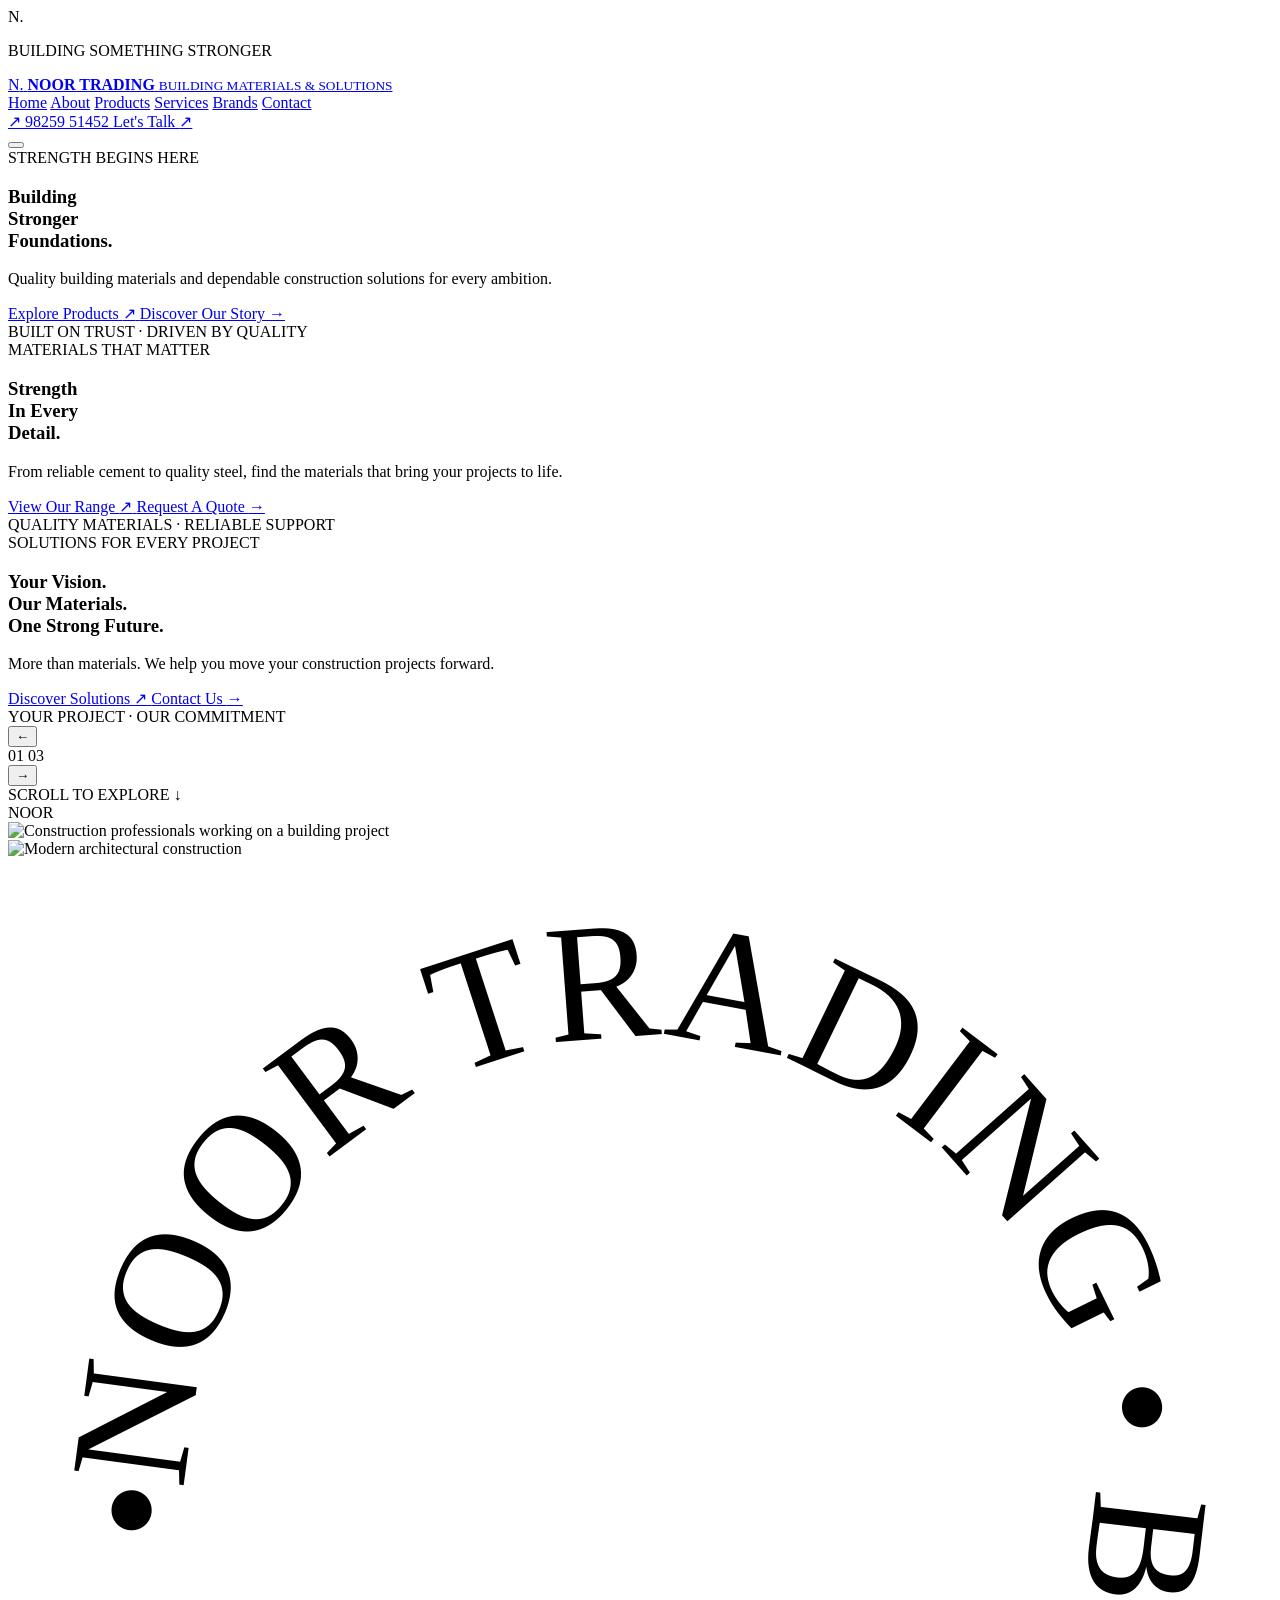
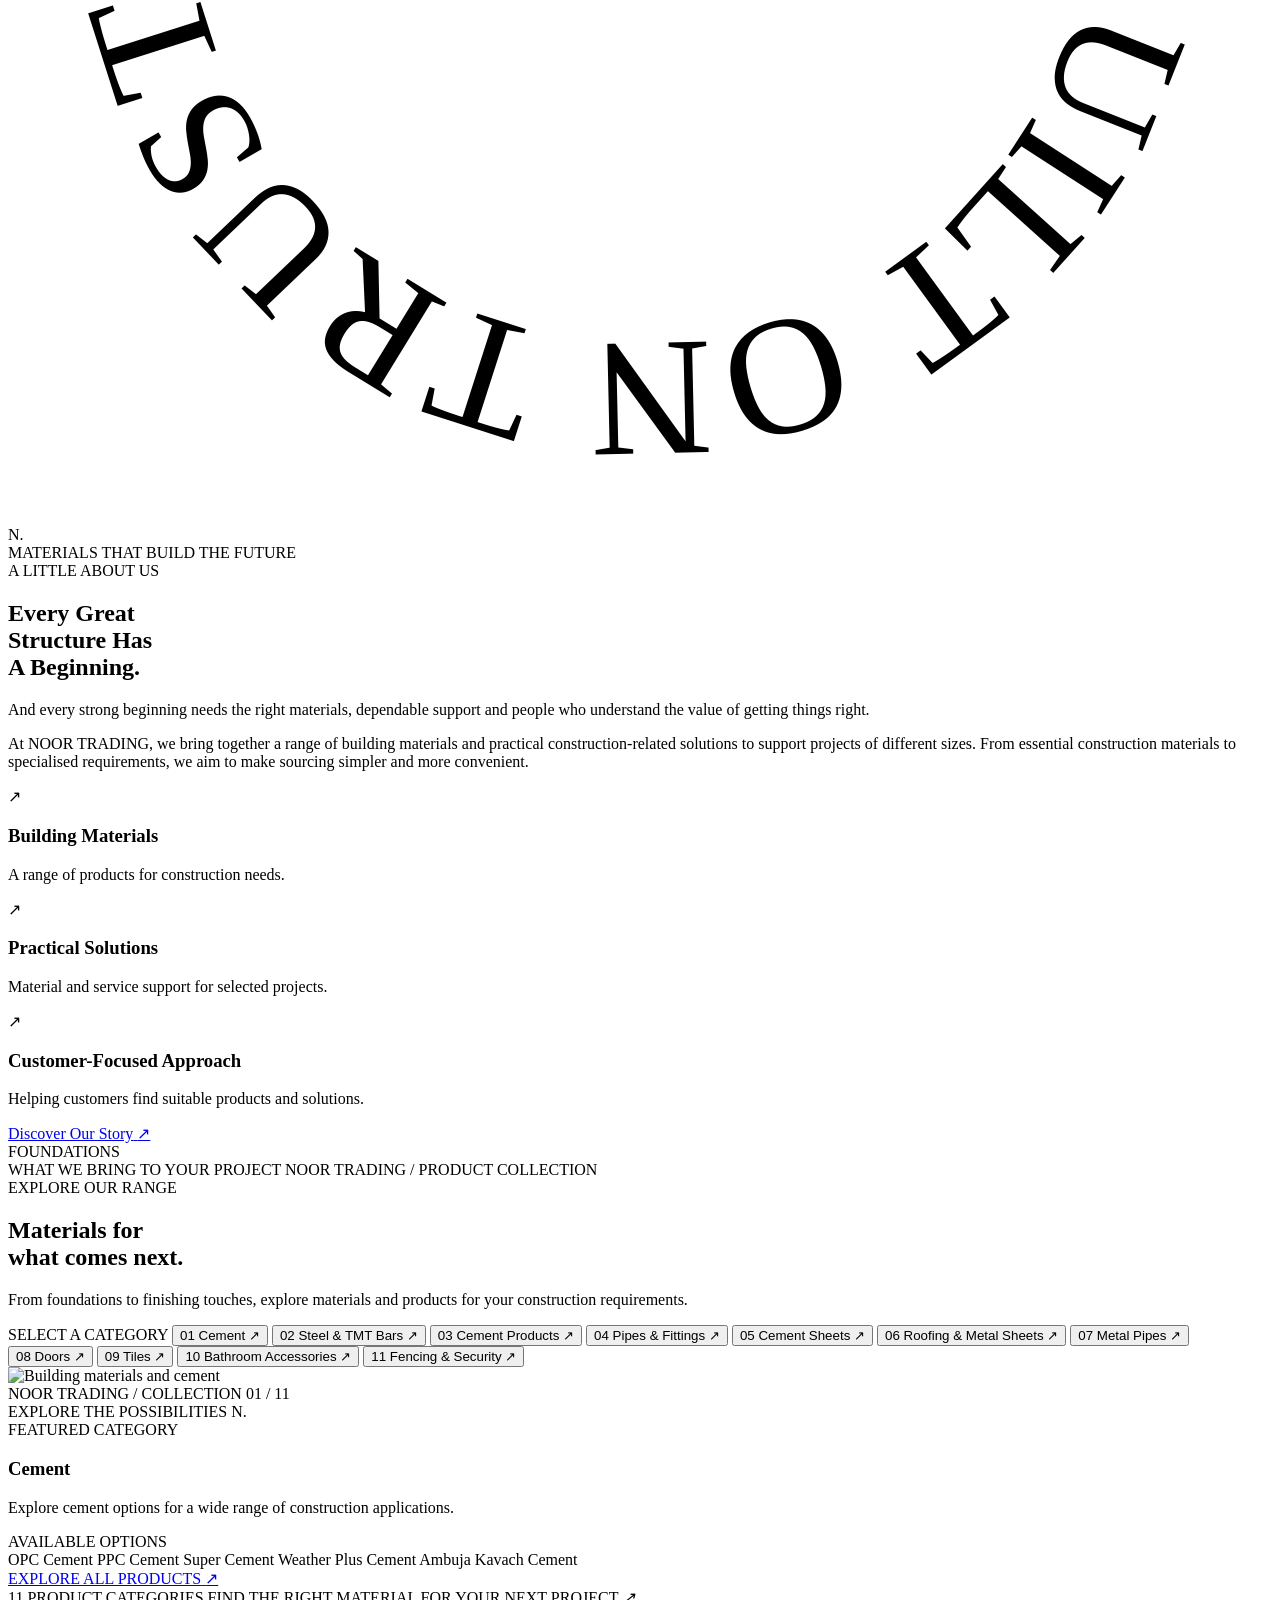
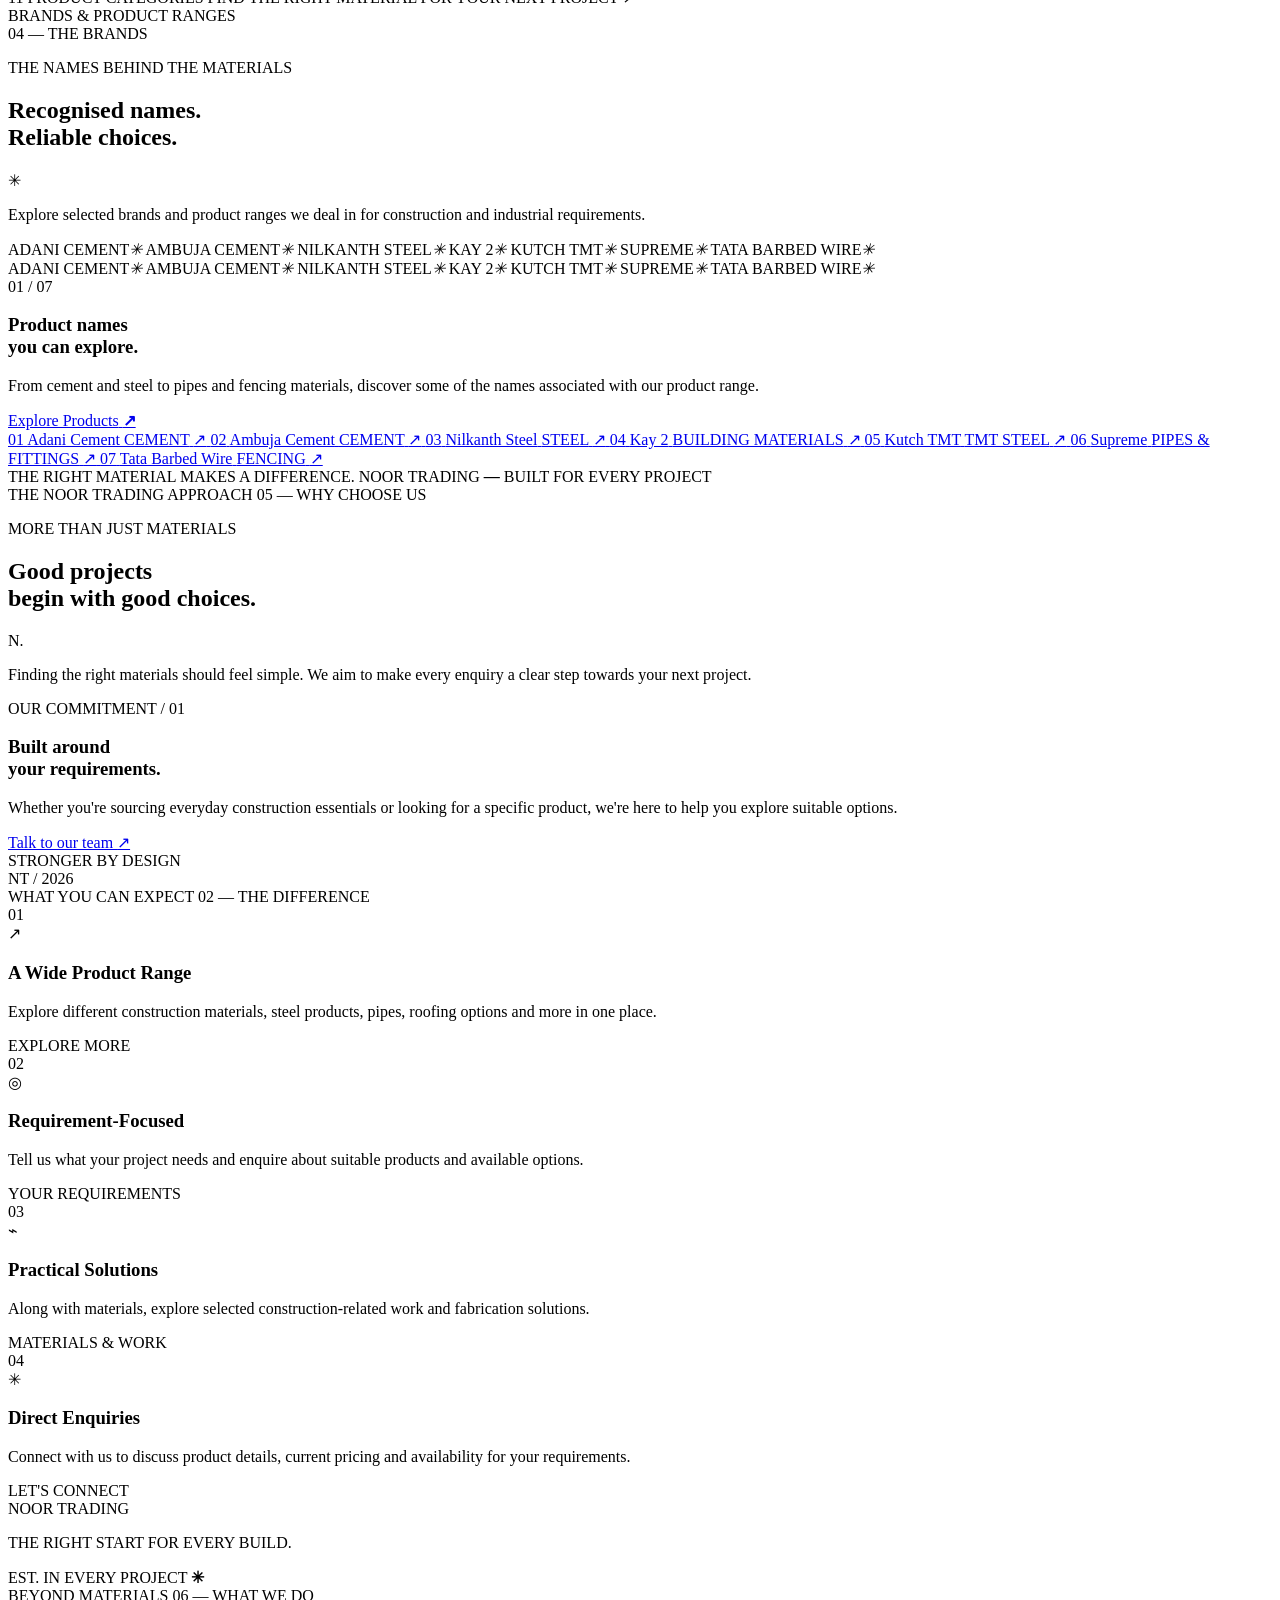
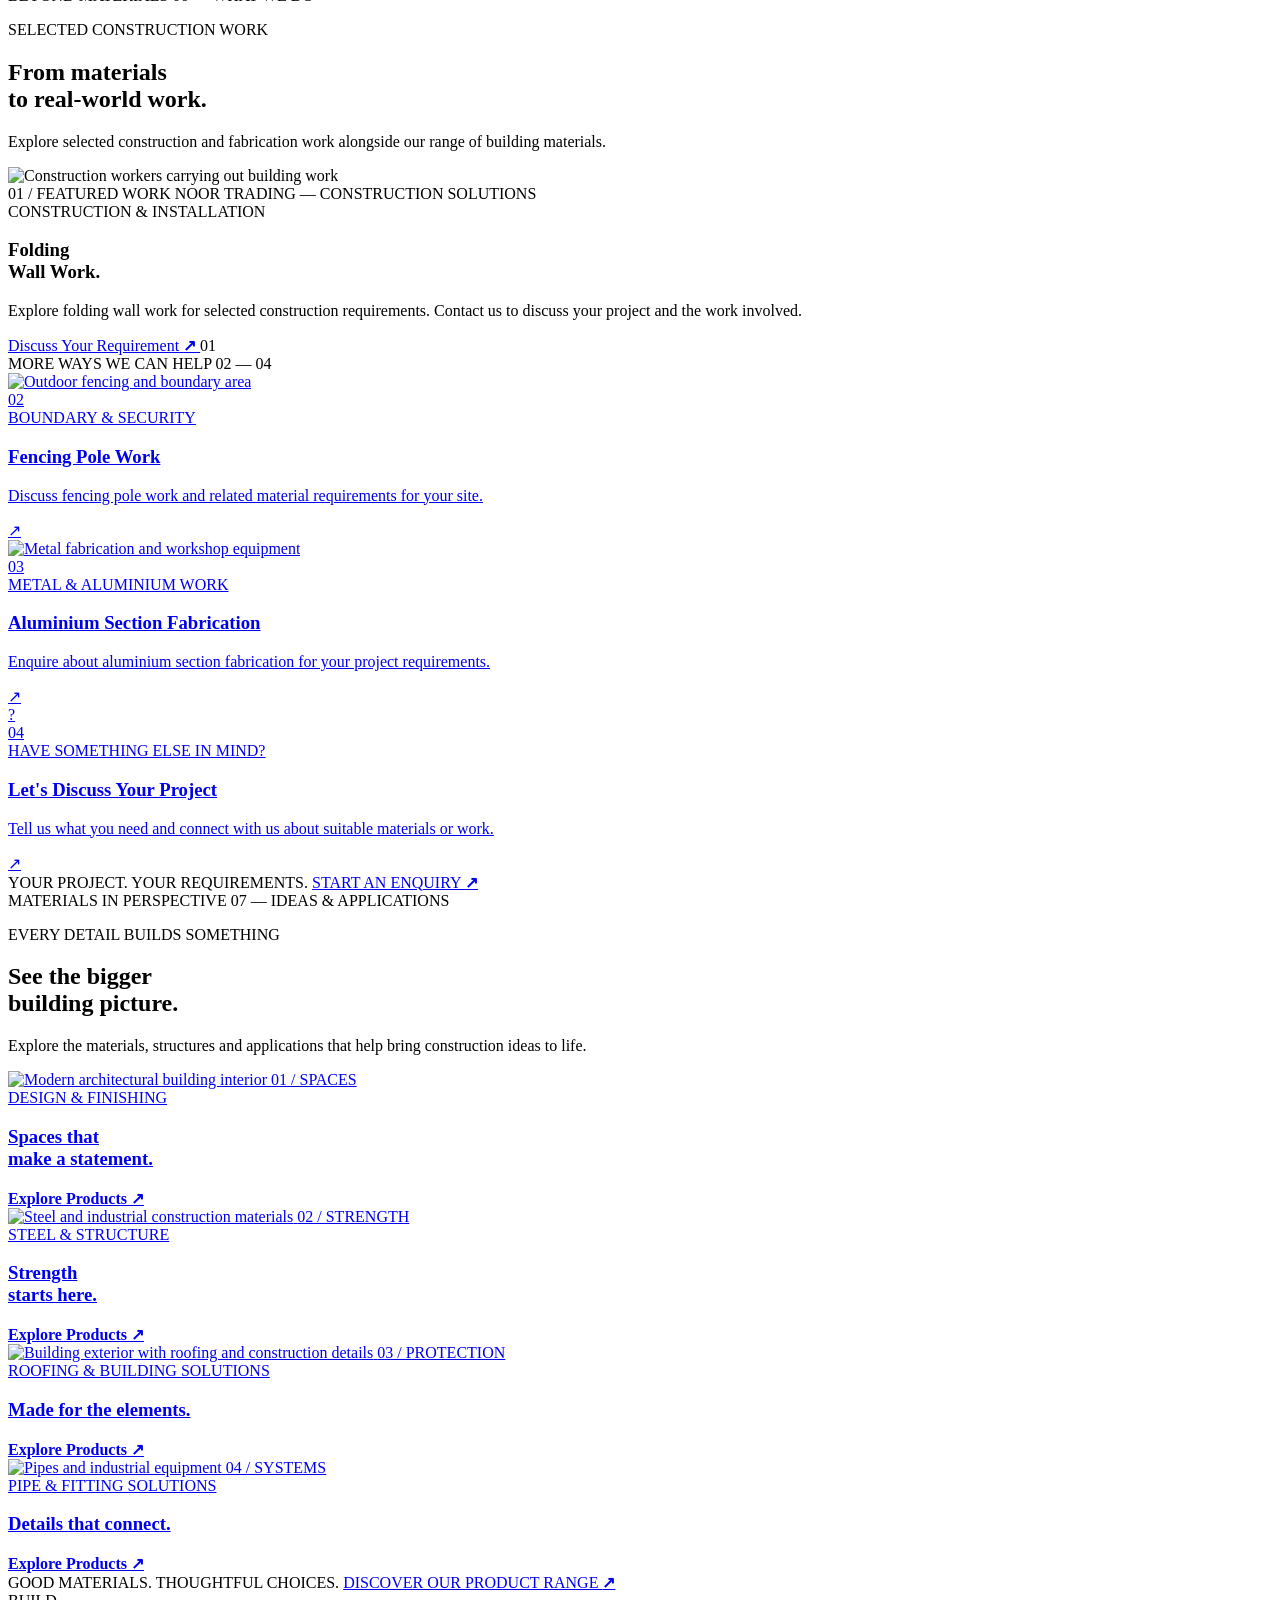
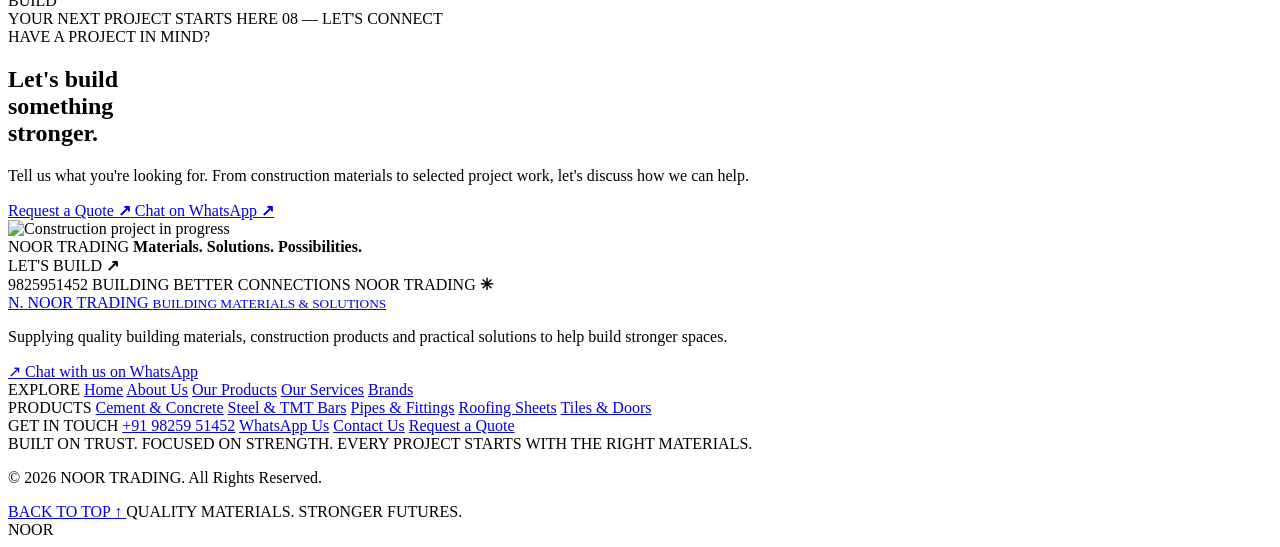
==== index.html @ 2c24d9a5 "Add files via upload" ====
<!DOCTYPE html>
<html lang="en">
<head>
    <meta charset="UTF-8">
    <meta name="viewport" content="width=device-width, initial-scale=1.0">

    <title>NOOR TRADING | Building Beyond Boundaries</title>

    <meta name="description" content="NOOR TRADING - Building materials, cement, steel, pipes, roofing and construction solutions.">

    <meta name="theme-color" content="#081b30">

    <link rel="preconnect" href="https://fonts.googleapis.com">
    <link rel="preconnect" href="https://fonts.gstatic.com" crossorigin>

    <link href="https://fonts.googleapis.com/css2?family=DM+Sans:wght@400;500;600;700;800&family=Manrope:wght@400;500;600;700;800&display=swap" rel="stylesheet">

    <link rel="stylesheet" href="assets/style.css">
    <link rel="stylesheet" href="assets/responsive.css">
    <link rel="stylesheet" href="assets/animations.css">

</head>
<body>

    <div class="nt-loader" id="ntLoader">
        <div class="loader-symbol">N<span>.</span></div>
        <div class="loader-line"><span></span></div>
        <p>BUILDING SOMETHING STRONGER</p>
    </div>

    <header class="nt-header" id="ntHeader">

        <a href="index.html" class="nt-logo">
            <span class="logo-mark">N<span>.</span></span>
            <span class="logo-copy">
                <strong>NOOR TRADING</strong>
                <small>BUILDING MATERIALS & SOLUTIONS</small>
            </span>
        </a>

        <nav class="nt-nav" id="ntNav">
            <a href="index.html" class="active">Home</a>
            <a href="about.html">About</a>
            <a href="products.html">Products</a>
            <a href="services.html">Services</a>
            <a href="brands.html">Brands</a>
            <a href="contact.html">Contact</a>
        </nav>

        <div class="nt-header-actions">
            <a href="tel:9825951452" class="nt-call">
                <span class="call-icon">↗</span>
                <span>98259 51452</span>
            </a>
            <a href="quote.html" class="nt-quote-btn">
                Let's Talk <span>↗</span>
            </a>
        </div>

        <button class="nt-menu-toggle" id="ntMenuToggle"
                aria-label="Open navigation" aria-expanded="false">
            <span></span><span></span>
        </button>

    </header>

    <main>

        <section class="nt-hero" id="homeHero">

            <div class="nt-hero-noise"></div>

            <div class="nt-hero-slides">

                <article class="nt-hero-slide active">
                    <div class="nt-hero-image"
                         style="background-image:url('https://images.unsplash.com/photo-1504307651254-35680f356dfd?auto=format&fit=crop&w=2200&q=85')">
                    </div>
                    <div class="nt-hero-overlay"></div>

                    <div class="nt-hero-content">
                        <span class="nt-eyebrow">
                            <i></i> STRENGTH BEGINS HERE
                        </span>

                        <h1>
                            Building<br>
                            <span>Stronger</span><br>
                            Foundations<span class="red-dot">.</span>
                        </h1>

                        <p>
                            Quality building materials and dependable
                            construction solutions for every ambition.
                        </p>

                        <div class="nt-hero-buttons">
                            <a href="products.html" class="nt-primary-btn">
                                Explore Products <span>↗</span>
                            </a>
                            <a href="about.html" class="nt-text-btn">
                                Discover Our Story <span>→</span>
                            </a>
                        </div>
                    </div>

                    <div class="nt-hero-side-label">BUILT ON TRUST · DRIVEN BY QUALITY</div>
                </article>

                <article class="nt-hero-slide">
                    <div class="nt-hero-image"
                         style="background-image:url('https://images.unsplash.com/photo-1519608487953-e999c86e7455?auto=format&fit=crop&w=2200&q=85')">
                    </div>
                    <div class="nt-hero-overlay"></div>

                    <div class="nt-hero-content">
                        <span class="nt-eyebrow">
                            <i></i> MATERIALS THAT MATTER
                        </span>

                        <h1>
                            Strength<br>
                            In Every<br>
                            <span>Detail.</span>
                        </h1>

                        <p>
                            From reliable cement to quality steel,
                            find the materials that bring your projects to life.
                        </p>

                        <div class="nt-hero-buttons">
                            <a href="products.html" class="nt-primary-btn">
                                View Our Range <span>↗</span>
                            </a>
                            <a href="quote.html" class="nt-text-btn">
                                Request A Quote <span>→</span>
                            </a>
                        </div>
                    </div>

                    <div class="nt-hero-side-label">QUALITY MATERIALS · RELIABLE SUPPORT</div>
                </article>

                <article class="nt-hero-slide">
                    <div class="nt-hero-image"
                         style="background-image:url('https://images.unsplash.com/photo-1486406146926-c627a92ad1ab?auto=format&fit=crop&w=2200&q=85')">
                    </div>
                    <div class="nt-hero-overlay"></div>

                    <div class="nt-hero-content">
                        <span class="nt-eyebrow">
                            <i></i> SOLUTIONS FOR EVERY PROJECT
                        </span>

                        <h1>
                            Your Vision.<br>
                            Our <span>Materials.</span><br>
                            One Strong Future.
                        </h1>

                        <p>
                            More than materials. We help you move
                            your construction projects forward.
                        </p>

                        <div class="nt-hero-buttons">
                            <a href="services.html" class="nt-primary-btn">
                                Discover Solutions <span>↗</span>
                            </a>
                            <a href="contact.html" class="nt-text-btn">
                                Contact Us <span>→</span>
                            </a>
                        </div>
                    </div>

                    <div class="nt-hero-side-label">YOUR PROJECT · OUR COMMITMENT</div>
                </article>

            </div>

            <div class="nt-hero-bottom">

                <div class="nt-slider-controls">
                    <button id="ntHeroPrev" aria-label="Previous slide">←</button>

                    <div class="nt-slide-count">
                        <span id="ntCurrentSlide">01</span>
                        <i></i>
                        <span>03</span>
                    </div>

                    <button id="ntHeroNext" aria-label="Next slide">→</button>
                </div>

                <div class="nt-slide-progress">
                    <div id="ntHeroProgress"></div>
                </div>

                <div class="nt-scroll-note">
                    SCROLL TO EXPLORE <span>↓</span>
                </div>

            </div>

            <div class="nt-hero-watermark">NOOR</div>

        </section>

<!-- ABOUT INTRO - SECTION 02 -->
<section class="nt-about-intro" id="about-intro">

    <div class="about-orbit orbit-one"></div>
    <div class="about-orbit orbit-two"></div>

    <div class="about-intro-inner">

        <!-- LEFT: IMAGE COMPOSITION -->
        <div class="about-visual" data-reveal>

            <div class="about-image-main">
                <img
                    src="https://images.unsplash.com/photo-1541888946425-d81bb19240f5?auto=format&fit=crop&w=1100&q=85"
                    alt="Construction professionals working on a building project"
                    loading="lazy">
            </div>

            <div class="about-image-secondary">
                <img
                    src="https://images.unsplash.com/photo-1503387762-592deb58ef4e?auto=format&fit=crop&w=600&q=85"
                    alt="Modern architectural construction"
                    loading="lazy">
            </div>

            <div class="about-round-stamp">
                <svg viewBox="0 0 120 120" aria-hidden="true">
                    <defs>
                        <path id="stampCircle"
                            d="M60,60 m-43,0 a43,43 0 1,1 86,0 a43,43 0 1,1 -86,0"/>
                    </defs>
                    <text>
                        <textPath href="#stampCircle">
                            NOOR TRADING • BUILT ON TRUST •
                        </textPath>
                    </text>
                </svg>
                <span>N.</span>
            </div>

            <div class="about-vertical-caption">
                MATERIALS THAT BUILD THE FUTURE
            </div>

        </div>

        <!-- RIGHT: CONTENT -->
        <div class="about-intro-content" data-reveal>

            <div class="about-section-label">
                <span></span>
                A LITTLE ABOUT US
            </div>

            <h2>
                Every Great<br>
                Structure Has<br>
                A <span>Beginning.</span>
            </h2>

            <p class="about-lead">
                And every strong beginning needs the right materials,
                dependable support and people who understand the value
                of getting things right.
            </p>

            <p class="about-description">
                At NOOR TRADING, we bring together a range of building
                materials and practical construction-related solutions
                to support projects of different sizes. From essential
                construction materials to specialised requirements,
                we aim to make sourcing simpler and more convenient.
            </p>

            <div class="about-divider"></div>

            <div class="about-feature-list">

                <div class="about-feature">
                    <span class="feature-symbol">↗</span>
                    <div>
                        <h3>Building Materials</h3>
                        <p>A range of products for construction needs.</p>
                    </div>
                </div>

                <div class="about-feature">
                    <span class="feature-symbol">↗</span>
                    <div>
                        <h3>Practical Solutions</h3>
                        <p>Material and service support for selected projects.</p>
                    </div>
                </div>

                <div class="about-feature">
                    <span class="feature-symbol">↗</span>
                    <div>
                        <h3>Customer-Focused Approach</h3>
                        <p>Helping customers find suitable products and solutions.</p>
                    </div>
                </div>

            </div>

            <a href="about.html" class="about-discover-btn">
                <span>Discover Our Story</span>
                <span class="discover-arrow">↗</span>
            </a>

        </div>

    </div>

    <div class="about-bottom-word">FOUNDATIONS</div>

</section>
<!-- END ABOUT INTRO -->

<!-- SECTION 03 - PRODUCT UNIVERSE -->

<section class="nt-products-showcase" id="products-showcase">

    <div class="products-topline">
        <span>WHAT WE BRING TO YOUR PROJECT</span>
        <span>NOOR TRADING / PRODUCT COLLECTION</span>
    </div>

    <div class="products-heading">
        <div>
            <span class="products-eyebrow">
                <i></i> EXPLORE OUR RANGE
            </span>
            <h2>
                Materials for<br>
                <span>what comes next.</span>
            </h2>
        </div>

        <p>
            From foundations to finishing touches,
            explore materials and products for your
            construction requirements.
        </p>
    </div>

    <div class="products-experience">

        <!-- CATEGORY SELECTOR -->

        <div class="products-category-rail">

            <span class="rail-label">SELECT A CATEGORY</span>

            <button class="product-category active"
                data-name="Cement"
                data-number="01"
                data-image="https://images.unsplash.com/photo-1513467655676-561b7d489a88?auto=format&fit=crop&w=1400&q=85"
                data-description="Explore cement options for a wide range of construction applications."
                data-items="OPC Cement|PPC Cement|Super Cement|Weather Plus Cement|Ambuja Kavach Cement">
                <span class="category-number">01</span>
                <span class="category-name">Cement</span>
                <span class="category-arrow">↗</span>
            </button>

            <button class="product-category"
                data-name="Steel & TMT Bars"
                data-number="02"
                data-image="https://images.unsplash.com/photo-1504917595217-d4dc5ebe6122?auto=format&fit=crop&w=1400&q=85"
                data-description="Steel and TMT bar options for structural and construction requirements."
                data-items="8 mm|10 mm|12 mm|16 mm|20 mm">
                <span class="category-number">02</span>
                <span class="category-name">Steel & TMT Bars</span>
                <span class="category-arrow">↗</span>
            </button>

            <button class="product-category"
                data-name="Cement Products"
                data-number="03"
                data-image="https://images.unsplash.com/photo-1590725140246-20acdee442be?auto=format&fit=crop&w=1400&q=85"
                data-description="Explore practical cement-based products for different building needs."
                data-items="Cement Doors|Cement Windows|Papra|Cement Jaali|Channelling Jaali">
                <span class="category-number">03</span>
                <span class="category-name">Cement Products</span>
                <span class="category-arrow">↗</span>
            </button>

            <button class="product-category"
                data-name="Pipes & Fittings"
                data-number="04"
                data-image="https://images.unsplash.com/photo-1558618666-fcd25c85cd64?auto=format&fit=crop&w=1400&q=85"
                data-description="Pipe and fitting options for plumbing and building installations."
                data-items="PVC Pipes & Fittings|UPVC Pipes & Fittings|CPVC Pipes & Fittings">
                <span class="category-number">04</span>
                <span class="category-name">Pipes & Fittings</span>
                <span class="category-arrow">↗</span>
            </button>

            <button class="product-category"
                data-name="Cement Sheets"
                data-number="05"
                data-image="https://images.unsplash.com/photo-1510798831971-661eb04b3739?auto=format&fit=crop&w=1400&q=85"
                data-description="Cement sheet options available in different lengths."
                data-items="2 Meter (6 ft)|2.5 Meter (8 ft)|3 Meter (10 ft)|3.6 Meter (12 ft)">
                <span class="category-number">05</span>
                <span class="category-name">Cement Sheets</span>
                <span class="category-arrow">↗</span>
            </button>

            <button class="product-category"
                data-name="Roofing & Metal Sheets"
                data-number="06"
                data-image="https://images.unsplash.com/photo-1487958449943-2429e8be8625?auto=format&fit=crop&w=1400&q=85"
                data-description="Roofing and metal sheet options for building and covering requirements."
                data-items="GI Sheets|Colour Profile Sheets">
                <span class="category-number">06</span>
                <span class="category-name">Roofing & Metal Sheets</span>
                <span class="category-arrow">↗</span>
            </button>

            <button class="product-category"
                data-name="Metal Pipes"
                data-number="07"
                data-image="https://images.unsplash.com/photo-1567789884554-0b844b597180?auto=format&fit=crop&w=1400&q=85"
                data-description="Metal pipe options for a variety of project requirements."
                data-items="MS Pipes|GI Pipes">
                <span class="category-number">07</span>
                <span class="category-name">Metal Pipes</span>
                <span class="category-arrow">↗</span>
            </button>

            <button class="product-category"
                data-name="Doors"
                data-number="08"
                data-image="https://images.unsplash.com/photo-1600210492486-724fe5c67fb0?auto=format&fit=crop&w=1400&q=85"
                data-description="Door options for residential and commercial spaces."
                data-items="Laminate Doors|Ready-Made Doors|Aluminium Section Bathroom Doors">
                <span class="category-number">08</span>
                <span class="category-name">Doors</span>
                <span class="category-arrow">↗</span>
            </button>

            <button class="product-category"
                data-name="Tiles"
                data-number="09"
                data-image="https://images.unsplash.com/photo-1600607687939-ce8a6c25118c?auto=format&fit=crop&w=1400&q=85"
                data-description="Floor and wall tile options for interior and exterior spaces."
                data-items="Floor Tiles|Wall Tiles">
                <span class="category-number">09</span>
                <span class="category-name">Tiles</span>
                <span class="category-arrow">↗</span>
            </button>

            <button class="product-category"
                data-name="Bathroom Accessories"
                data-number="10"
                data-image="https://images.unsplash.com/photo-1620626011761-996317b8d101?auto=format&fit=crop&w=1400&q=85"
                data-description="Explore bathroom accessories for your space and project requirements."
                data-items="Bathroom Accessories">
                <span class="category-number">10</span>
                <span class="category-name">Bathroom Accessories</span>
                <span class="category-arrow">↗</span>
            </button>

            <button class="product-category"
                data-name="Fencing & Security"
                data-number="11"
                data-image="https://images.unsplash.com/photo-1500530855697-b586d89ba3ee?auto=format&fit=crop&w=1400&q=85"
                data-description="Fencing materials for boundary and security requirements."
                data-items="Tata Barbed Wire">
                <span class="category-number">11</span>
                <span class="category-name">Fencing & Security</span>
                <span class="category-arrow">↗</span>
            </button>

        </div>

        <!-- FEATURED CATEGORY DISPLAY -->

        <div class="products-feature-display">

            <div class="product-feature-image" id="productFeatureImage">
                <img
                    id="productShowcaseImage"
                    src="https://images.unsplash.com/photo-1513467655676-561b7d489a88?auto=format&fit=crop&w=1400&q=85"
                    alt="Building materials and cement"
                    loading="lazy">

                <div class="feature-image-overlay"></div>

                <div class="feature-image-top">
                    <span>NOOR TRADING / COLLECTION</span>
                    <span id="productFeatureNumber">01 / 11</span>
                </div>

                <div class="feature-image-bottom">
                    <span>EXPLORE THE POSSIBILITIES</span>
                    <span class="feature-image-mark">N.</span>
                </div>
            </div>

            <div class="product-feature-information">

                <div class="feature-title-area">
                    <span>FEATURED CATEGORY</span>
                    <h3 id="productFeatureName">Cement</h3>
                    <p id="productFeatureDescription">
                        Explore cement options for a wide range of
                        construction applications.
                    </p>
                </div>

                <div class="feature-items-area">
                    <span class="feature-items-heading">AVAILABLE OPTIONS</span>
                    <div class="feature-item-list" id="productFeatureItems">
                        <span>OPC Cement</span>
                        <span>PPC Cement</span>
                        <span>Super Cement</span>
                        <span>Weather Plus Cement</span>
                        <span>Ambuja Kavach Cement</span>
                    </div>
                </div>

                <a href="products.html" class="feature-explore-link">
                    <span>EXPLORE ALL PRODUCTS</span>
                    <span>↗</span>
                </a>

            </div>

        </div>

    </div>

    <div class="products-bottom-note">
        <span>11 PRODUCT CATEGORIES</span>
        <span>FIND THE RIGHT MATERIAL FOR YOUR NEXT PROJECT <i>↗</i></span>
    </div>

</section>

<!-- END SECTION 03 -->


<!-- =========================================
     SECTION 04 - BRAND SHOWCASE
========================================= -->
<section class="nt-brand-world" id="brand-world">

    <div class="brand-world-top">
        <div class="brand-world-label">
            <span class="brand-label-line"></span>
            BRANDS & PRODUCT RANGES
        </div>
        <span class="brand-world-index">04 — THE BRANDS</span>
    </div>

    <div class="brand-world-heading" data-reveal>
        <div class="brand-heading-main">
            <p>THE NAMES BEHIND THE MATERIALS</p>
            <h2>Recognised names.<br><span>Reliable choices.</span></h2>
        </div>
        <div class="brand-heading-side">
            <span class="brand-side-symbol">✳</span>
            <p>Explore selected brands and product ranges we deal in for construction and industrial requirements.</p>
        </div>
    </div>

    <!-- Moving brand strip -->
    <div class="brand-marquee" aria-label="Selected brands and product ranges">
        <div class="brand-marquee-track">
            <div class="brand-marquee-group">
                <span>ADANI CEMENT</span><i>✳</i>
                <span>AMBUJA CEMENT</span><i>✳</i>
                <span>NILKANTH STEEL</span><i>✳</i>
                <span>KAY 2</span><i>✳</i>
                <span>KUTCH TMT</span><i>✳</i>
                <span>SUPREME</span><i>✳</i>
                <span>TATA BARBED WIRE</span><i>✳</i>
            </div>
            <div class="brand-marquee-group" aria-hidden="true">
                <span>ADANI CEMENT</span><i>✳</i>
                <span>AMBUJA CEMENT</span><i>✳</i>
                <span>NILKANTH STEEL</span><i>✳</i>
                <span>KAY 2</span><i>✳</i>
                <span>KUTCH TMT</span><i>✳</i>
                <span>SUPREME</span><i>✳</i>
                <span>TATA BARBED WIRE</span><i>✳</i>
            </div>
        </div>
    </div>

    <!-- Editorial brand list -->
    <div class="brand-world-content">

        <div class="brand-world-intro" data-reveal>
            <span class="brand-intro-number">01 / 07</span>
            <h3>Product names<br>you can explore.</h3>
            <p>From cement and steel to pipes and fencing materials, discover some of the names associated with our product range.</p>
            <a href="products.html" class="brand-explore-link">
                <span>Explore Products</span>
                <b>↗</b>
            </a>
        </div>

        <div class="brand-list" data-reveal>

            <a href="products.html" class="brand-list-item">
                <span class="brand-list-no">01</span>
                <span class="brand-list-name">Adani Cement</span>
                <span class="brand-list-category">CEMENT</span>
                <span class="brand-list-arrow">↗</span>
            </a>

            <a href="products.html" class="brand-list-item">
                <span class="brand-list-no">02</span>
                <span class="brand-list-name">Ambuja Cement</span>
                <span class="brand-list-category">CEMENT</span>
                <span class="brand-list-arrow">↗</span>
            </a>

            <a href="products.html" class="brand-list-item">
                <span class="brand-list-no">03</span>
                <span class="brand-list-name">Nilkanth Steel</span>
                <span class="brand-list-category">STEEL</span>
                <span class="brand-list-arrow">↗</span>
            </a>

            <a href="products.html" class="brand-list-item">
                <span class="brand-list-no">04</span>
                <span class="brand-list-name">Kay 2</span>
                <span class="brand-list-category">BUILDING MATERIALS</span>
                <span class="brand-list-arrow">↗</span>
            </a>

            <a href="products.html" class="brand-list-item">
                <span class="brand-list-no">05</span>
                <span class="brand-list-name">Kutch TMT</span>
                <span class="brand-list-category">TMT STEEL</span>
                <span class="brand-list-arrow">↗</span>
            </a>

            <a href="products.html" class="brand-list-item">
                <span class="brand-list-no">06</span>
                <span class="brand-list-name">Supreme</span>
                <span class="brand-list-category">PIPES & FITTINGS</span>
                <span class="brand-list-arrow">↗</span>
            </a>

            <a href="products.html" class="brand-list-item">
                <span class="brand-list-no">07</span>
                <span class="brand-list-name">Tata Barbed Wire</span>
                <span class="brand-list-category">FENCING</span>
                <span class="brand-list-arrow">↗</span>
            </a>

        </div>
    </div>

    <div class="brand-world-footer">
        <span>THE RIGHT MATERIAL MAKES A DIFFERENCE.</span>
        <span>NOOR TRADING <b>—</b> BUILT FOR EVERY PROJECT</span>
    </div>

</section>

<!-- ----------------------------------------------------- -->

<!-- =========================================
     SECTION 05 - WHY NOOR TRADING
========================================= -->
<section class="nt-why-section" id="why-noor">

    <div class="why-topline">
        <span><i></i> THE NOOR TRADING APPROACH</span>
        <span>05 — WHY CHOOSE US</span>
    </div>

    <div class="why-heading" data-reveal>
        <div>
            <p class="why-kicker">MORE THAN JUST MATERIALS</p>
            <h2>Good projects<br>begin with <span>good choices.</span></h2>
        </div>
        <div class="why-heading-note">
            <span class="why-note-mark">N.</span>
            <p>Finding the right materials should feel simple. We aim to make every enquiry a clear step towards your next project.</p>
        </div>
    </div>

    <div class="why-main-visual">

        <div class="why-visual-copy" data-reveal>
            <span class="why-visual-index">OUR COMMITMENT / 01</span>
            <h3>Built around<br>your requirements.</h3>
            <p>Whether you're sourcing everyday construction essentials or looking for a specific product, we're here to help you explore suitable options.</p>
            <a href="contact.html" class="why-contact-link">
                Talk to our team <span>↗</span>
            </a>
        </div>

        <div class="why-architecture" data-reveal aria-hidden="true">
            <div class="why-arch-grid"></div>
            <div class="why-arch-circle"></div>
            <div class="why-arch-outer"></div>
            <div class="why-arch-building">
                <div class="arch-building-roof"></div>
                <div class="arch-building-body">
                    <span></span><span></span><span></span>
                    <span></span><span></span><span></span>
                    <span></span><span></span><span></span>
                </div>
                <div class="arch-building-base"></div>
            </div>
            <div class="why-arch-cross cross-one"></div>
            <div class="why-arch-cross cross-two"></div>
            <div class="why-arch-caption">STRONGER BY DESIGN</div>
            <div class="why-arch-coordinate">NT / 2026</div>
        </div>

    </div>

    <div class="why-benefits-heading">
        <span>WHAT YOU CAN EXPECT</span>
        <span class="why-benefits-line"></span>
        <span>02 — THE DIFFERENCE</span>
    </div>

    <div class="why-benefits">

        <article class="why-benefit" data-reveal>
            <span class="why-benefit-number">01</span>
            <div class="why-benefit-symbol">↗</div>
            <h3>A Wide Product Range</h3>
            <p>Explore different construction materials, steel products, pipes, roofing options and more in one place.</p>
            <span class="why-benefit-bottom">EXPLORE MORE</span>
        </article>

        <article class="why-benefit" data-reveal>
            <span class="why-benefit-number">02</span>
            <div class="why-benefit-symbol">◎</div>
            <h3>Requirement-Focused</h3>
            <p>Tell us what your project needs and enquire about suitable products and available options.</p>
            <span class="why-benefit-bottom">YOUR REQUIREMENTS</span>
        </article>

        <article class="why-benefit" data-reveal>
            <span class="why-benefit-number">03</span>
            <div class="why-benefit-symbol">⌁</div>
            <h3>Practical Solutions</h3>
            <p>Along with materials, explore selected construction-related work and fabrication solutions.</p>
            <span class="why-benefit-bottom">MATERIALS & WORK</span>
        </article>

        <article class="why-benefit" data-reveal>
            <span class="why-benefit-number">04</span>
            <div class="why-benefit-symbol">✳</div>
            <h3>Direct Enquiries</h3>
            <p>Connect with us to discuss product details, current pricing and availability for your requirements.</p>
            <span class="why-benefit-bottom">LET'S CONNECT</span>
        </article>

    </div>

    <div class="why-bottom-note">
        <span>NOOR TRADING</span>
        <p>THE RIGHT START FOR EVERY BUILD.</p>
        <span>EST. IN EVERY PROJECT <b>✳</b></span>
    </div>

</section>

<!-- =========================================
     SECTION 06 - CONSTRUCTION SERVICES
========================================= -->
<section class="nt-services-world" id="services-world">

    <div class="services-world-top">
        <span><i></i> BEYOND MATERIALS</span>
        <span>06 — WHAT WE DO</span>
    </div>

    <div class="services-world-heading" data-reveal>
        <div>
            <p>SELECTED CONSTRUCTION WORK</p>
            <h2>From materials<br>to <span>real-world work.</span></h2>
        </div>
        <p class="services-heading-note">
            Explore selected construction and fabrication work alongside our range of building materials.
        </p>
    </div>

    <!-- Featured service -->
    <div class="service-feature" data-reveal>

        <div class="service-feature-image">
            <img
                src="https://images.unsplash.com/photo-1504307651254-35680f356dfd?auto=format&fit=crop&w=1600&q=85"
                alt="Construction workers carrying out building work"
                loading="lazy">
            <div class="service-image-overlay"></div>
            <span class="service-image-label">01 / FEATURED WORK</span>
            <span class="service-image-vertical">NOOR TRADING — CONSTRUCTION SOLUTIONS</span>
        </div>

        <div class="service-feature-content">
            <span class="service-feature-kicker">CONSTRUCTION & INSTALLATION</span>
            <h3>Folding<br>Wall Work<span>.</span></h3>
            <p>Explore folding wall work for selected construction requirements. Contact us to discuss your project and the work involved.</p>
            <a href="quote.html" class="service-feature-link">
                <span>Discuss Your Requirement</span>
                <b>↗</b>
            </a>
            <span class="service-feature-number">01</span>
        </div>

    </div>

    <!-- Supporting services -->
    <div class="services-list-heading">
        <span>MORE WAYS WE CAN HELP</span>
        <span></span>
        <span>02 — 04</span>
    </div>

    <div class="services-editorial-list">

        <a href="quote.html" class="service-editorial-item" data-reveal>
            <div class="service-editorial-image">
                <img
                    src="https://images.unsplash.com/photo-1519608487953-e999c86e7455?auto=format&fit=crop&w=700&q=85"
                    alt="Outdoor fencing and boundary area"
                    loading="lazy">
            </div>
            <span class="service-editorial-number">02</span>
            <div class="service-editorial-info">
                <span>BOUNDARY & SECURITY</span>
                <h3>Fencing Pole Work</h3>
                <p>Discuss fencing pole work and related material requirements for your site.</p>
            </div>
            <span class="service-editorial-arrow">↗</span>
        </a>

        <a href="quote.html" class="service-editorial-item" data-reveal>
            <div class="service-editorial-image">
                <img
                    src="https://images.unsplash.com/photo-1621905251918-48416bd8575a?auto=format&fit=crop&w=700&q=85"
                    alt="Metal fabrication and workshop equipment"
                    loading="lazy">
            </div>
            <span class="service-editorial-number">03</span>
            <div class="service-editorial-info">
                <span>METAL & ALUMINIUM WORK</span>
                <h3>Aluminium Section Fabrication</h3>
                <p>Enquire about aluminium section fabrication for your project requirements.</p>
            </div>
            <span class="service-editorial-arrow">↗</span>
        </a>

        <a href="contact.html" class="service-editorial-item service-enquiry-item" data-reveal>
            <div class="service-enquiry-visual">
                <span>?</span>
            </div>
            <span class="service-editorial-number">04</span>
            <div class="service-editorial-info">
                <span>HAVE SOMETHING ELSE IN MIND?</span>
                <h3>Let's Discuss Your Project</h3>
                <p>Tell us what you need and connect with us about suitable materials or work.</p>
            </div>
            <span class="service-editorial-arrow">↗</span>
        </a>

    </div>

    <div class="services-world-bottom">
        <span>YOUR PROJECT. YOUR REQUIREMENTS.</span>
        <a href="quote.html">START AN ENQUIRY <b>↗</b></a>
    </div>

</section>
<!-- -------------------------------------------------->

<!-- =========================================
     SECTION 07 - MATERIALS & INSPIRATION
========================================= -->
<section class="nt-inspiration" id="inspiration">

    <div class="inspiration-topline">
        <span><i></i> MATERIALS IN PERSPECTIVE</span>
        <span>07 — IDEAS & APPLICATIONS</span>
    </div>

    <div class="inspiration-heading" data-reveal>
        <div>
            <p>EVERY DETAIL BUILDS SOMETHING</p>
            <h2>See the bigger<br><span>building picture.</span></h2>
        </div>
        <p>Explore the materials, structures and applications that help bring construction ideas to life.</p>
    </div>

    <div class="inspiration-gallery">

        <!-- Large image -->
        <a href="products.html" class="inspiration-card inspiration-card-large" data-reveal>
            <img
                src="https://images.unsplash.com/photo-1600607687939-ce8a6c25118c?auto=format&fit=crop&w=1400&q=85"
                alt="Modern architectural building interior"
                loading="lazy">
            <span class="inspiration-image-shade"></span>
            <span class="inspiration-card-number">01 / SPACES</span>
            <div class="inspiration-card-content">
                <span>DESIGN & FINISHING</span>
                <h3>Spaces that<br>make a statement.</h3>
                <b>Explore Products ↗</b>
            </div>
        </a>

        <!-- Tall image -->
        <a href="products.html" class="inspiration-card inspiration-card-tall" data-reveal>
            <img
                src="https://images.unsplash.com/photo-1504917595217-d4dc5ebe6122?auto=format&fit=crop&w=1000&q=85"
                alt="Steel and industrial construction materials"
                loading="lazy">
            <span class="inspiration-image-shade"></span>
            <span class="inspiration-card-number">02 / STRENGTH</span>
            <div class="inspiration-card-content">
                <span>STEEL & STRUCTURE</span>
                <h3>Strength<br>starts here.</h3>
                <b>Explore Products ↗</b>
            </div>
        </a>

        <!-- Wide bottom image -->
        <a href="products.html" class="inspiration-card inspiration-card-wide" data-reveal>
            <img
                src="https://images.unsplash.com/photo-1510798831971-661eb04b3739?auto=format&fit=crop&w=1400&q=85"
                alt="Building exterior with roofing and construction details"
                loading="lazy">
            <span class="inspiration-image-shade"></span>
            <span class="inspiration-card-number">03 / PROTECTION</span>
            <div class="inspiration-card-content">
                <span>ROOFING & BUILDING SOLUTIONS</span>
                <h3>Made for the elements.</h3>
                <b>Explore Products ↗</b>
            </div>
        </a>

        <!-- Smaller image -->
        <a href="products.html" class="inspiration-card inspiration-card-small" data-reveal>
            <img
                src="https://images.unsplash.com/photo-1558618666-fcd25c85cd64?auto=format&fit=crop&w=900&q=85"
                alt="Pipes and industrial equipment"
                loading="lazy">
            <span class="inspiration-image-shade"></span>
            <span class="inspiration-card-number">04 / SYSTEMS</span>
            <div class="inspiration-card-content">
                <span>PIPE & FITTING SOLUTIONS</span>
                <h3>Details that connect.</h3>
                <b>Explore Products ↗</b>
            </div>
        </a>

    </div>

    <div class="inspiration-bottom">
        <span>GOOD MATERIALS. THOUGHTFUL CHOICES.</span>
        <a href="products.html">DISCOVER OUR PRODUCT RANGE <b>↗</b></a>
    </div>

</section>
<!-- -------------------------------------------- -->

<!-- =========================================
     SECTION 08 - FINAL CALL TO ACTION
========================================= -->
<section class="nt-final-cta" id="final-cta">

    <div class="cta-background-word" aria-hidden="true">BUILD</div>

    <div class="cta-topline">
        <span><i></i> YOUR NEXT PROJECT STARTS HERE</span>
        <span>08 — LET'S CONNECT</span>
    </div>

    <div class="cta-main">

        <div class="cta-content" data-reveal>
            <span class="cta-eyebrow">HAVE A PROJECT IN MIND?</span>

            <h2>
                Let's build<br>
                something<br>
                <span>stronger.</span>
            </h2>

            <p>
                Tell us what you're looking for. From construction materials
                to selected project work, let's discuss how we can help.
            </p>

            <div class="cta-actions">
                <a href="quote.html" class="cta-primary-btn">
                    <span>Request a Quote</span>
                    <b>↗</b>
                </a>

                <a
                    href="https://wa.me/919825951452?text=Hello%20NOOR%20TRADING%2C%20I%20would%20like%20to%20enquire%20about%20your%20products%20and%20services."
                    target="_blank"
                    rel="noopener noreferrer"
                    class="cta-whatsapp-btn">
                    <span>Chat on WhatsApp</span>
                    <b>↗</b>
                </a>
            </div>
        </div>

        <div class="cta-visual" data-reveal>
            <div class="cta-image-frame">
                <img
                    src="https://images.unsplash.com/photo-1541888946425-d81bb19240f5?auto=format&fit=crop&w=1200&q=85"
                    alt="Construction project in progress"
                    loading="lazy">
            </div>

            <div class="cta-image-outline"></div>

            <div class="cta-image-note">
                <span>NOOR TRADING</span>
                <strong>Materials. Solutions. Possibilities.</strong>
            </div>

            <div class="cta-round-mark">
                <span>LET'S BUILD</span>
                <b>↗</b>
            </div>
        </div>

    </div>

    <div class="cta-bottomline">
        <span>9825951452</span>
        <span>BUILDING BETTER CONNECTIONS</span>
        <span>NOOR TRADING <b>✳</b></span>
    </div>

</section>


    </main>

<footer class="nt-footer" id="ntFooter">

    <div class="nt-footer-top">
        <div class="nt-footer-brand">
            <a href="index.html" class="nt-footer-logo">
                <span class="nt-footer-logo-mark">N<span>.</span></span>
                <span class="nt-footer-logo-name">
                    NOOR TRADING
                    <small>BUILDING MATERIALS & SOLUTIONS</small>
                </span>
            </a>

            <p class="nt-footer-description">
                Supplying quality building materials, construction products
                and practical solutions to help build stronger spaces.
            </p>

            <a href="https://wa.me/919825951452"
               target="_blank"
               rel="noopener"
               class="nt-footer-whatsapp">
                <span class="nt-footer-whatsapp-icon">↗</span>
                Chat with us on WhatsApp
            </a>
        </div>

        <div class="nt-footer-links">
            <div class="nt-footer-column">
                <span class="nt-footer-heading">EXPLORE</span>
                <a href="index.html">Home</a>
                <a href="about.html">About Us</a>
                <a href="products.html">Our Products</a>
                <a href="services.html">Our Services</a>
                <a href="brands.html">Brands</a>
            </div>

            <div class="nt-footer-column">
                <span class="nt-footer-heading">PRODUCTS</span>
                <a href="products.html">Cement & Concrete</a>
                <a href="products.html">Steel & TMT Bars</a>
                <a href="products.html">Pipes & Fittings</a>
                <a href="products.html">Roofing Sheets</a>
                <a href="products.html">Tiles & Doors</a>
            </div>

            <div class="nt-footer-column">
                <span class="nt-footer-heading">GET IN TOUCH</span>
                <a href="tel:9825951452">+91 98259 51452</a>
                <a href="https://wa.me/919825951452"
                   target="_blank" rel="noopener">WhatsApp Us</a>
                <a href="contact.html">Contact Us</a>
                <a href="quote.html">Request a Quote</a>
            </div>
        </div>
    </div>

    <div class="nt-footer-middle">
        <span>BUILT ON TRUST. FOCUSED ON STRENGTH.</span>
        <span class="nt-footer-middle-line"></span>
        <span>EVERY PROJECT STARTS WITH THE RIGHT MATERIALS.</span>
    </div>

    <div class="nt-footer-bottom">
        <p>© <span id="ntCopyrightYear">2026</span> NOOR TRADING. All Rights Reserved.</p>

        <a href="#homeHero" class="nt-back-top">
            BACK TO TOP <span>↑</span>
        </a>

        <span class="nt-footer-credit">QUALITY MATERIALS. STRONGER FUTURES.</span>
    </div>

    <div class="nt-footer-watermark" aria-hidden="true">NOOR</div>
</footer>


    <script src="assets/script.js" defer></script>

</body>
</html>
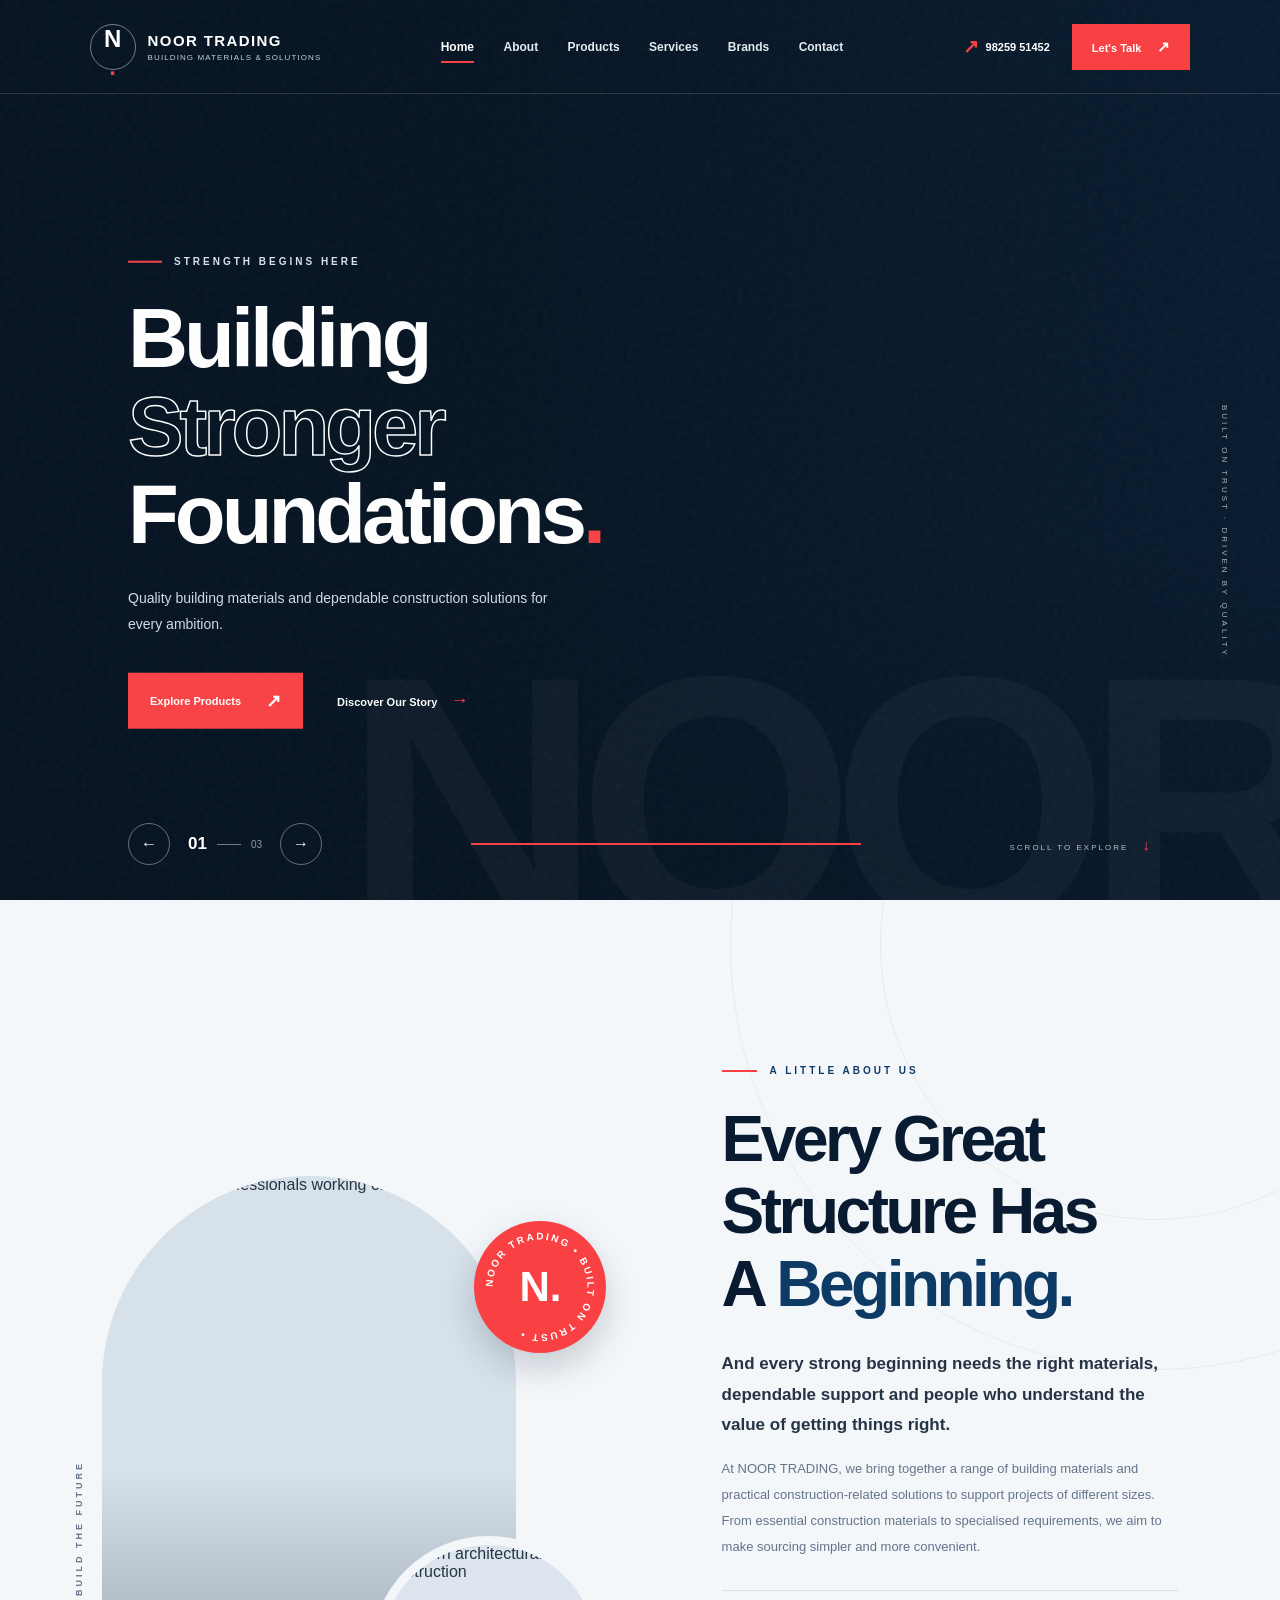
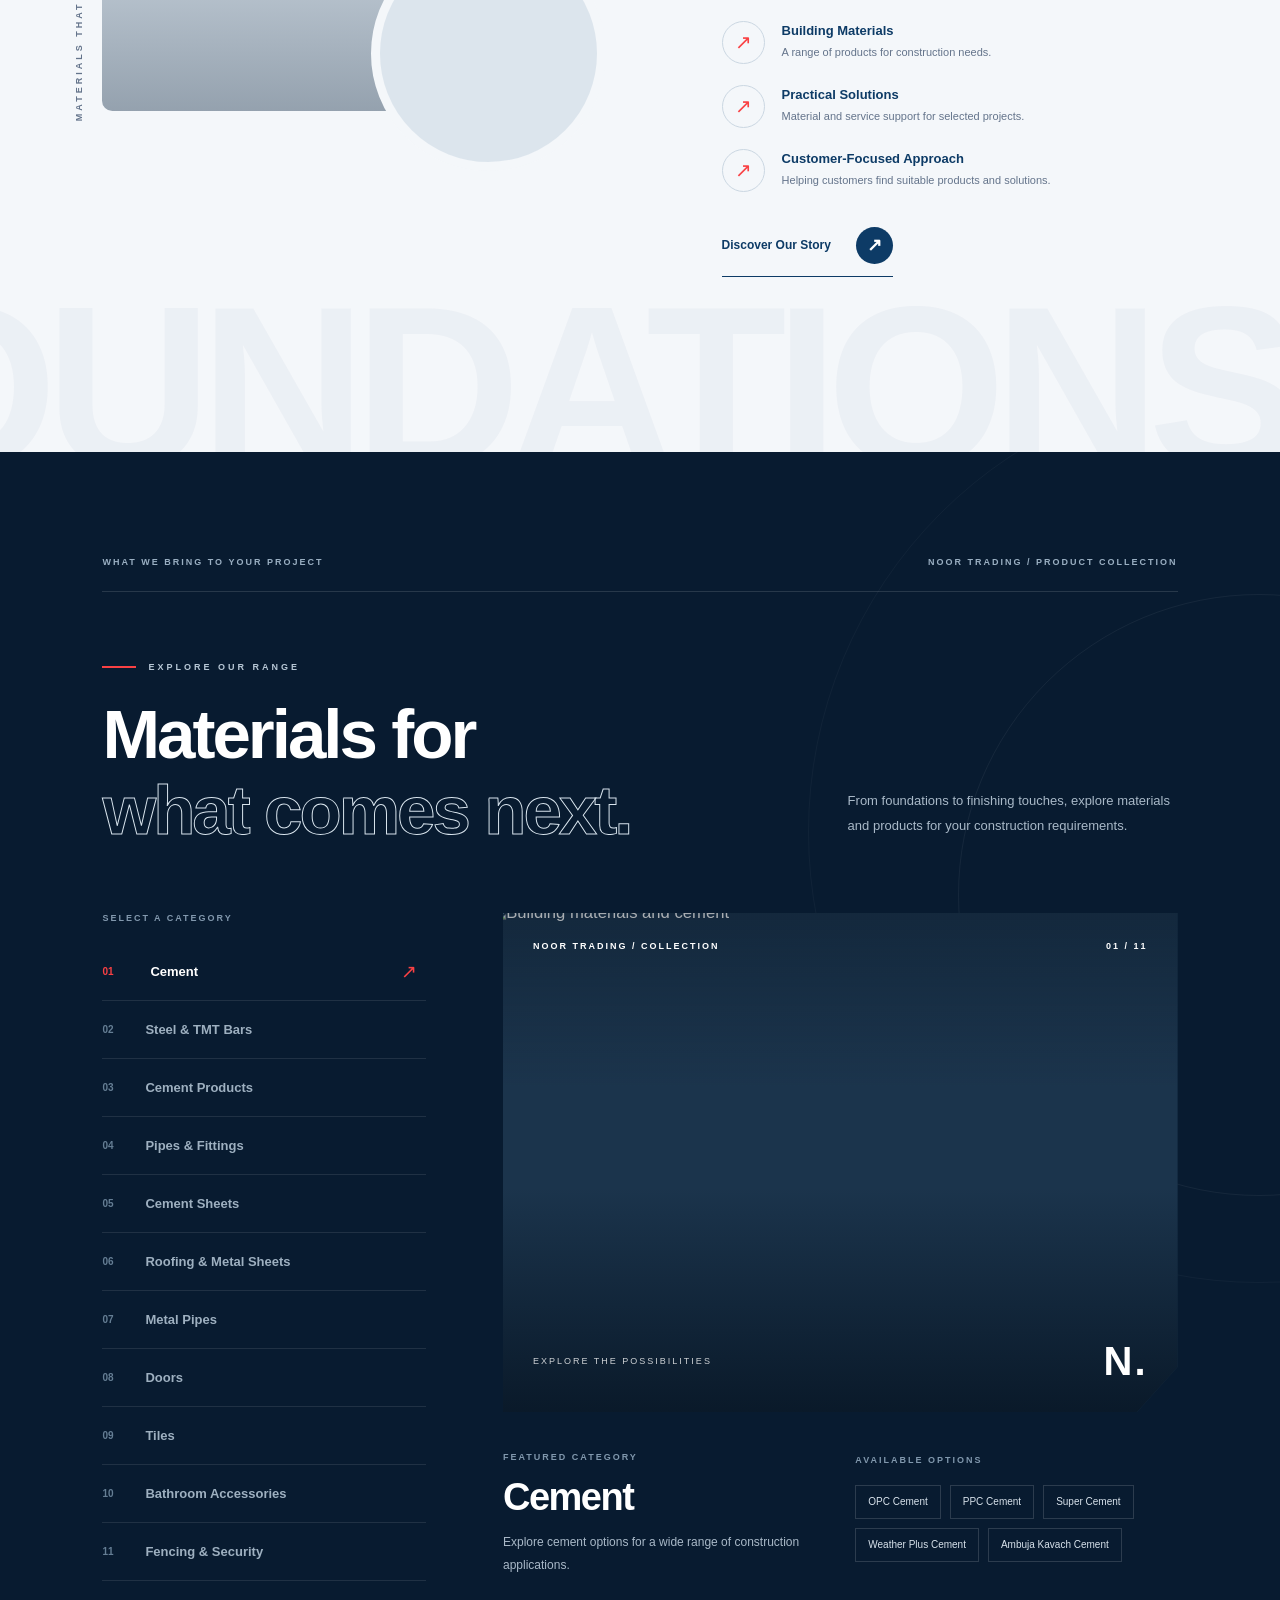
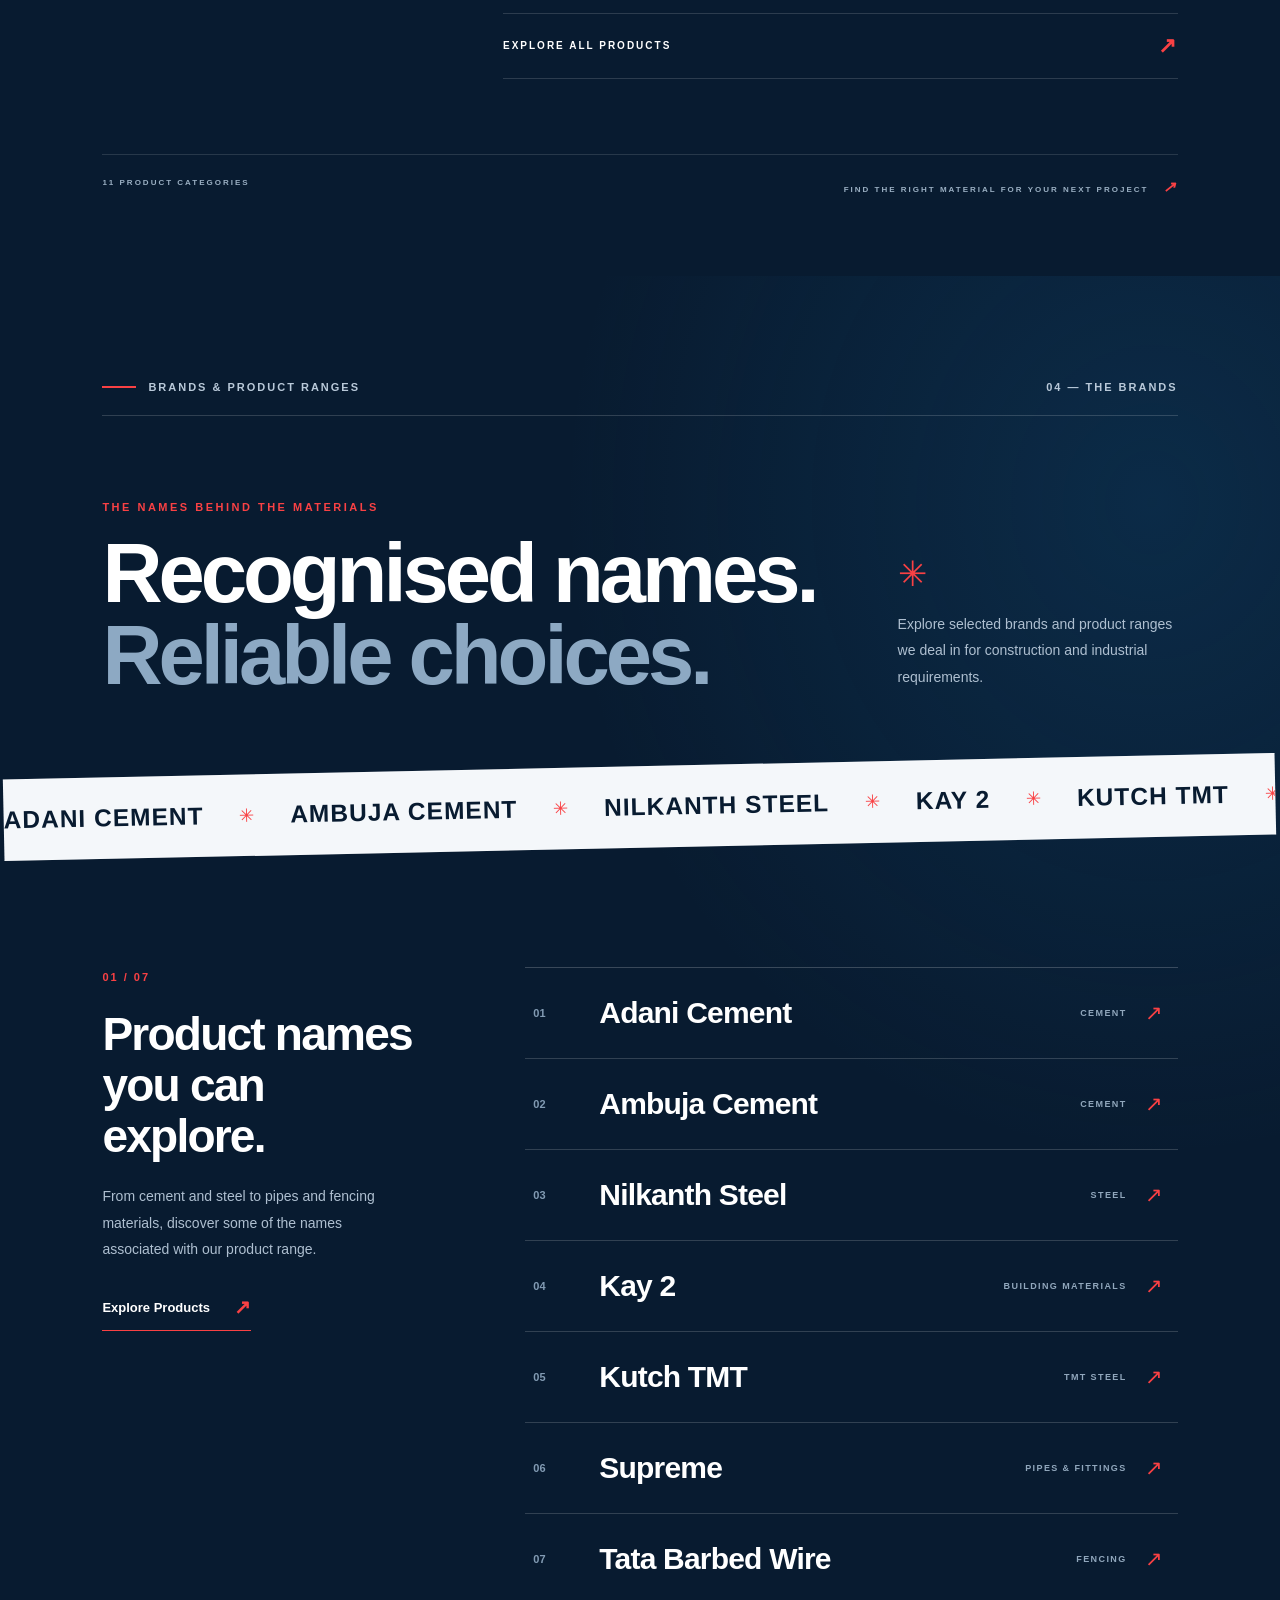
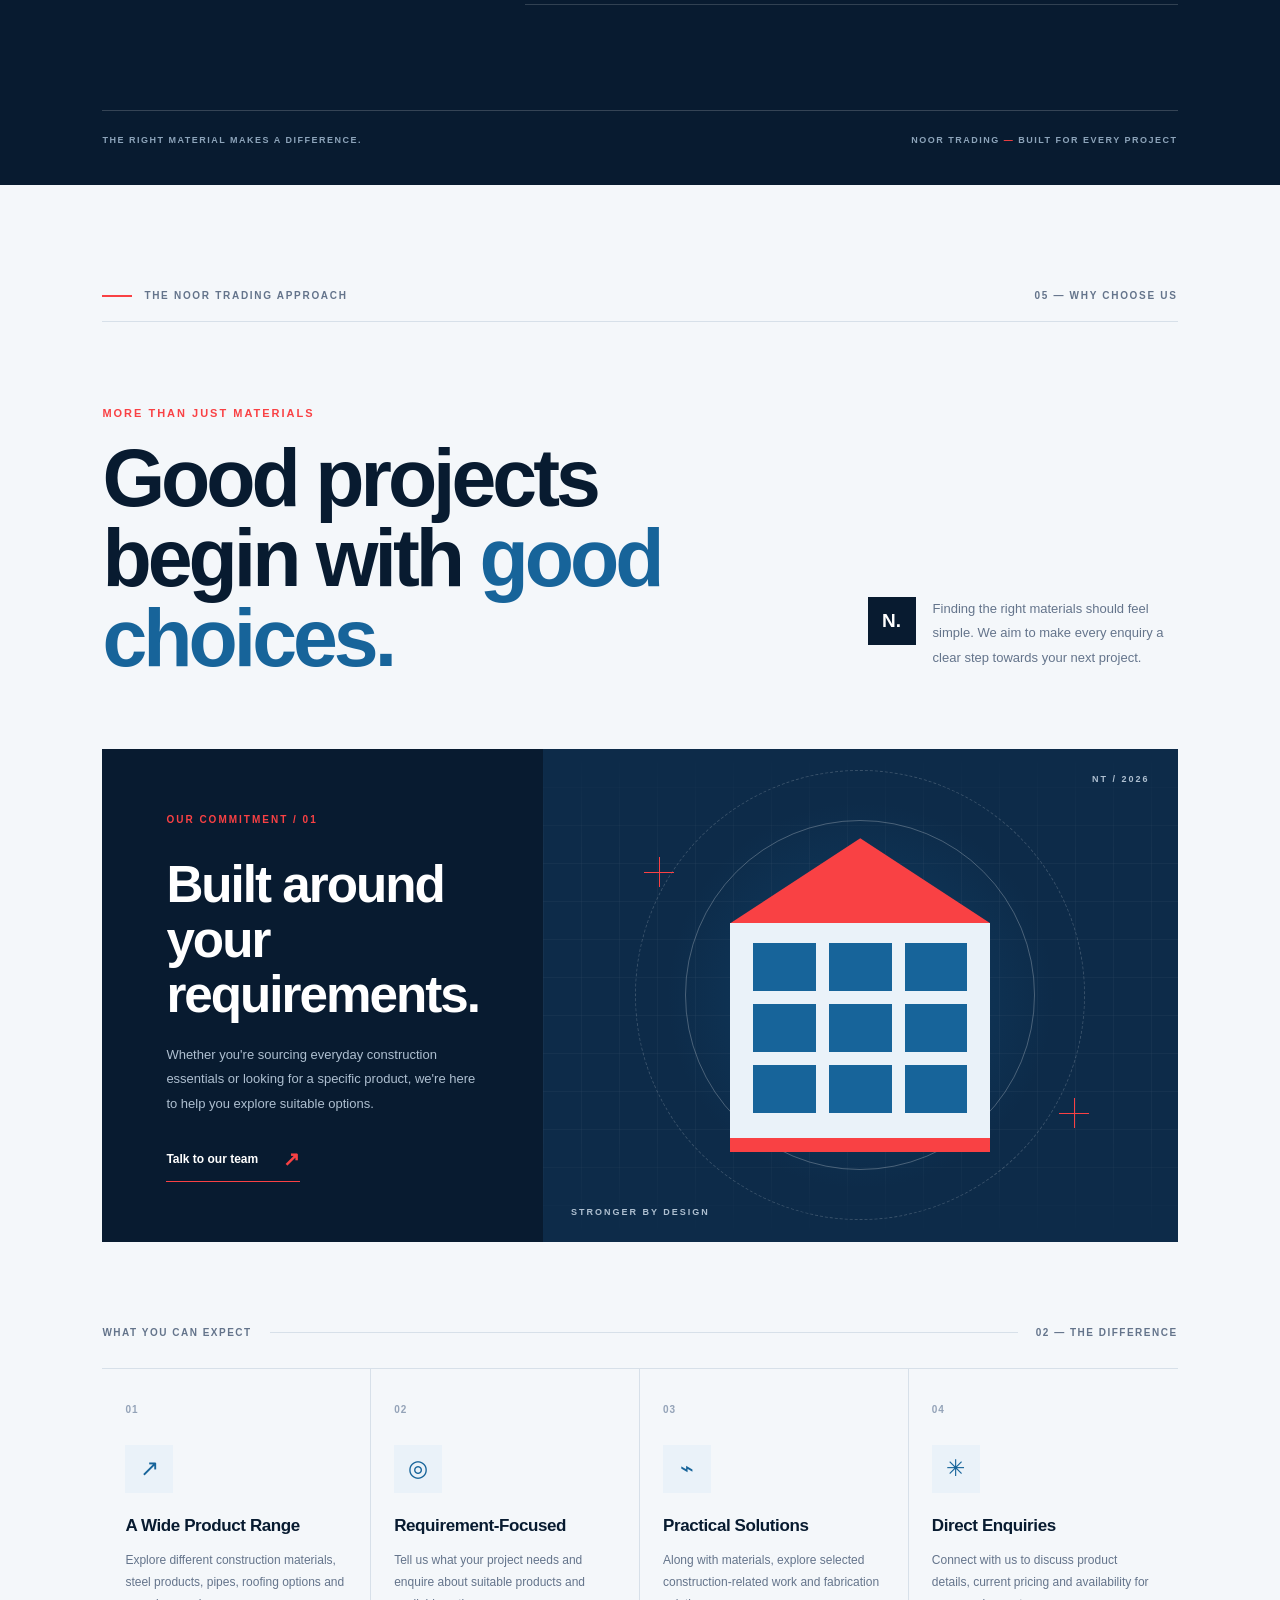
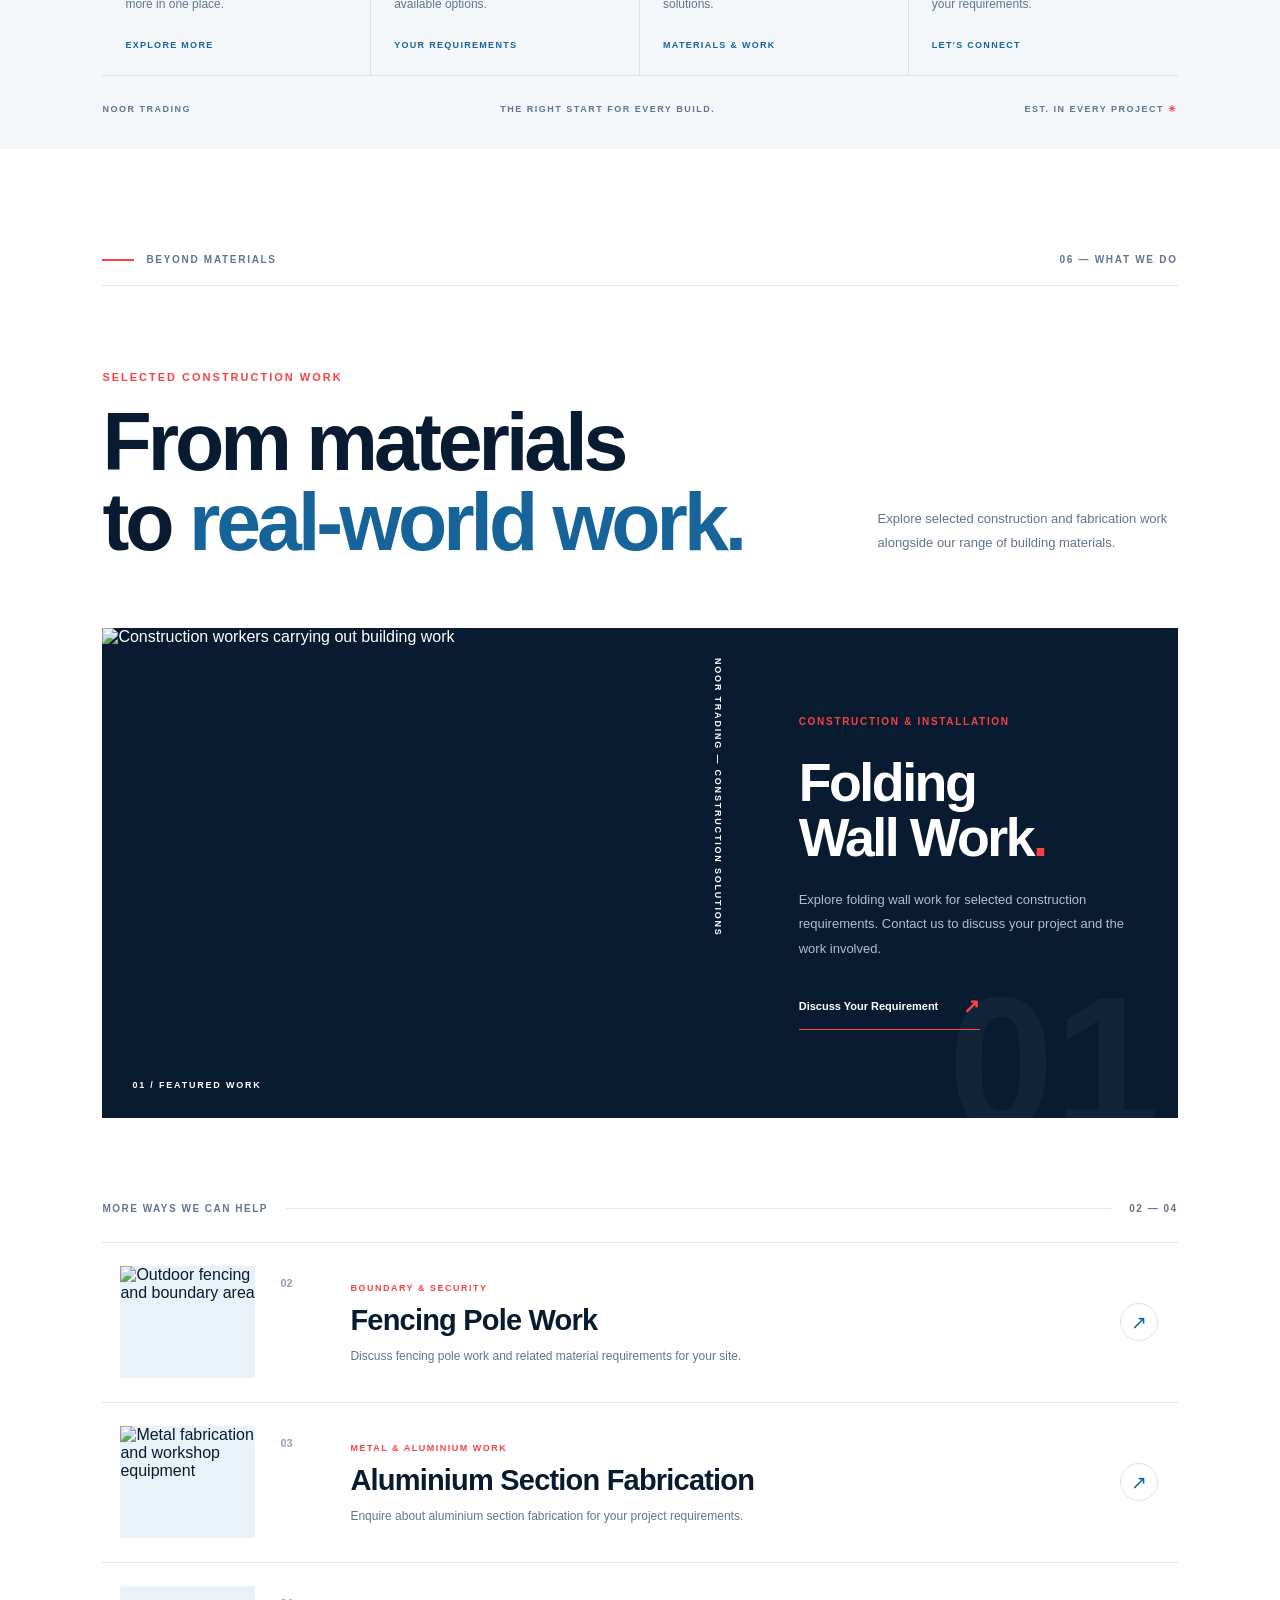
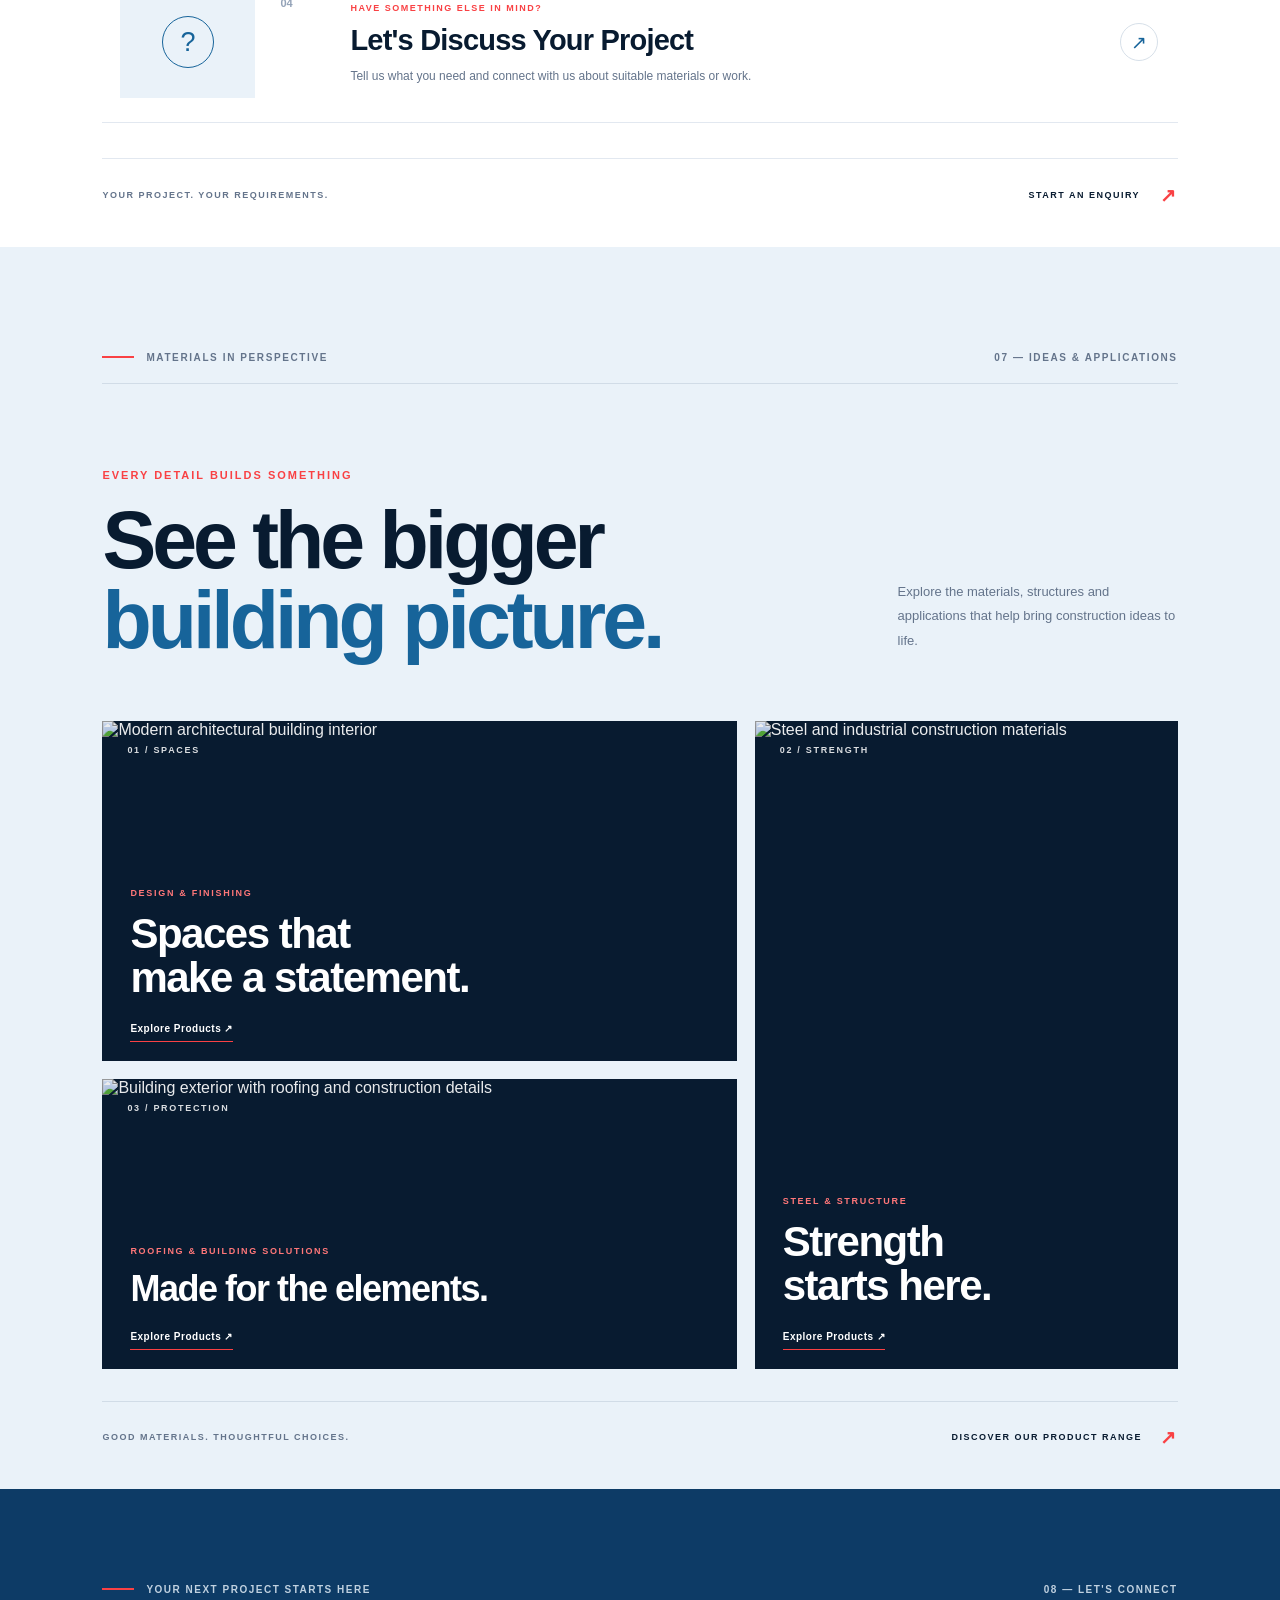
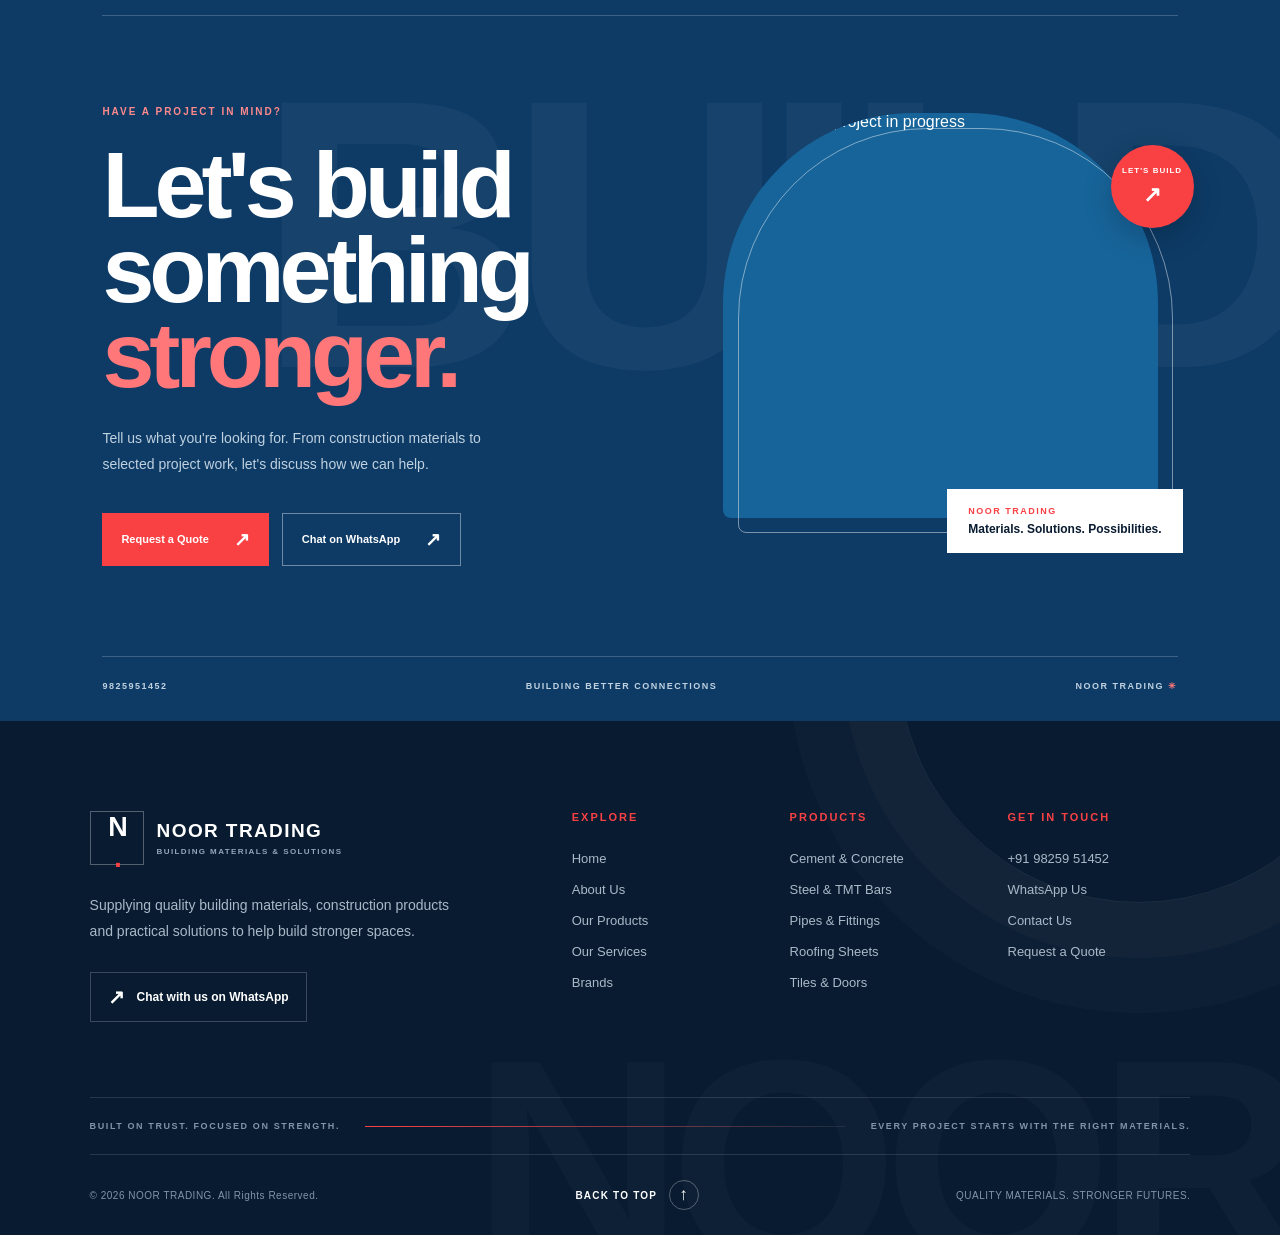
==== commit 2b30bfbf: "Update index.html" ====
--- a/index.html
+++ b/index.html
@@ -16,9 +16,9 @@
 
     <link href="https://fonts.googleapis.com/css2?family=DM+Sans:wght@400;500;600;700;800&family=Manrope:wght@400;500;600;700;800&display=swap" rel="stylesheet">
 
-    <link rel="stylesheet" href="assets/style.css">
-    <link rel="stylesheet" href="assets/responsive.css">
-    <link rel="stylesheet" href="assets/animations.css">
+    <link rel="stylesheet" href="style.css">
+    <link rel="stylesheet" href="responsive.css">
+    <link rel="stylesheet" href="animations.css">
 
 </head>
 <body>
@@ -1133,7 +1133,8 @@
 </footer>
 
 
-    <script src="assets/script.js" defer></script>
+    <script src="script.js" defer></script>
 
 </body>
 </html>
+
--- a/style.css
+++ b/style.css
@@ -0,0 +1,4998 @@
+
+:root {
+    --navy: #081b30;
+    --blue: #0d3b66;
+    --red: #f94144;
+    --white: #ffffff;
+    --light: #eaf2f9;
+    --text: #263445;
+    --muted: #64748b;
+    --font-heading: 'Manrope', sans-serif;
+    --font-body: 'DM Sans', sans-serif;
+}
+
+* {
+    margin: 0;
+    padding: 0;
+    box-sizing: border-box;
+}
+
+html {
+    scroll-behavior: smooth;
+}
+
+body {
+    font-family: var(--font-body);
+    color: var(--text);
+    background: #fff;
+    overflow-x: hidden;
+}
+
+a {
+    text-decoration: none;
+    color: inherit;
+}
+
+button {
+    font: inherit;
+}
+
+.nt-loader {
+    position: fixed;
+    inset: 0;
+    z-index: 9999;
+    background: var(--navy);
+    display: flex;
+    flex-direction: column;
+    justify-content: center;
+    align-items: center;
+    gap: 22px;
+    transition: opacity .7s ease, visibility .7s ease;
+}
+
+.nt-loader.loaded {
+    opacity: 0;
+    visibility: hidden;
+    pointer-events: none;
+}
+
+.loader-symbol {
+    font: 800 76px var(--font-heading);
+    color: white;
+    letter-spacing: -8px;
+}
+
+.loader-symbol span {
+    color: var(--red);
+}
+
+.loader-line {
+    width: 150px;
+    height: 2px;
+    background: #ffffff25;
+    overflow: hidden;
+}
+
+.loader-line span {
+    display: block;
+    height: 100%;
+    width: 100%;
+    background: var(--red);
+    transform: translateX(-100%);
+    animation: loaderRun 1.4s ease forwards;
+}
+
+.nt-loader p {
+    color: #a9b9c9;
+    font-size: 9px;
+    letter-spacing: 3px;
+}
+
+.nt-header {
+    position: absolute;
+    z-index: 100;
+    top: 0;
+    left: 0;
+    width: 100%;
+    min-height: 94px;
+    display: flex;
+    align-items: center;
+    justify-content: space-between;
+    padding: 0 7%;
+    border-bottom: 1px solid #ffffff25;
+    color: white;
+    transition: .35s ease;
+}
+
+.nt-header.scrolled {
+    position: fixed;
+    min-height: 76px;
+    background: rgba(8, 27, 48, .96);
+    backdrop-filter: blur(16px);
+    box-shadow: 0 10px 30px #0002;
+}
+
+.nt-logo {
+    display: flex;
+    align-items: center;
+    gap: 12px;
+    flex-shrink: 0;
+}
+
+.logo-mark {
+    width: 46px;
+    height: 46px;
+    border: 1px solid #ffffff70;
+    border-radius: 50%;
+    display: grid;
+    place-items: center;
+    font: 800 24px var(--font-heading);
+}
+
+.logo-mark span {
+    color: var(--red);
+}
+
+.logo-copy {
+    display: flex;
+    flex-direction: column;
+    gap: 4px;
+}
+
+.logo-copy strong {
+    font: 800 15px var(--font-heading);
+    letter-spacing: 1.4px;
+}
+
+.logo-copy small {
+    color: #c2cfdb;
+    font-size: 8px;
+    letter-spacing: 1.1px;
+}
+
+.nt-nav {
+    display: flex;
+    align-items: center;
+    gap: clamp(17px, 2.3vw, 35px);
+}
+
+.nt-nav a {
+    position: relative;
+    color: #e4ebf1;
+    font-size: 12px;
+    font-weight: 600;
+    padding: 12px 0;
+    transition: .3s;
+}
+
+.nt-nav a::after {
+    content: "";
+    position: absolute;
+    bottom: 3px;
+    left: 0;
+    width: 0;
+    height: 2px;
+    background: var(--red);
+    transition: width .35s ease;
+}
+
+.nt-nav a:hover,
+.nt-nav a.active {
+    color: white;
+}
+
+.nt-nav a:hover::after,
+.nt-nav a.active::after {
+    width: 100%;
+}
+
+.nt-header-actions {
+    display: flex;
+    align-items: center;
+    gap: 22px;
+}
+
+.nt-call {
+    display: flex;
+    align-items: center;
+    gap: 7px;
+    font-size: 11px;
+    font-weight: 700;
+}
+
+.call-icon {
+    color: var(--red);
+    font-size: 19px;
+}
+
+.nt-quote-btn {
+    background: var(--red);
+    color: white;
+    padding: 14px 20px;
+    font-size: 11px;
+    font-weight: 800;
+    transition: .3s;
+}
+
+.nt-quote-btn span {
+    margin-left: 13px;
+    font-size: 15px;
+}
+
+.nt-quote-btn:hover,
+.nt-primary-btn:hover {
+    background: white;
+    color: var(--navy);
+    transform: translateY(-3px);
+}
+
+.nt-menu-toggle {
+    display: none;
+}
+
+.nt-hero {
+    position: relative;
+    height: 100svh;
+    min-height: 690px;
+    background: var(--navy);
+    color: white;
+    overflow: hidden;
+}
+
+.nt-hero-slides,
+.nt-hero-slide {
+    position: absolute;
+    inset: 0;
+}
+
+.nt-hero-slide {
+    opacity: 0;
+    visibility: hidden;
+    transition: opacity 1.1s ease, visibility 1.1s ease;
+}
+
+.nt-hero-slide.active {
+    opacity: 1;
+    visibility: visible;
+    z-index: 2;
+}
+
+.nt-hero-image {
+    position: absolute;
+    inset: 0;
+    background-position: center;
+    background-size: cover;
+    transform: scale(1.12);
+    transition: transform 7s cubic-bezier(.2,.65,.3,1);
+}
+
+.nt-hero-slide.active .nt-hero-image {
+    transform: scale(1);
+}
+
+.nt-hero-overlay {
+    position: absolute;
+    inset: 0;
+    background:
+        linear-gradient(90deg, rgba(5,18,32,.96) 0%,
+        rgba(5,18,32,.83) 38%,
+        rgba(5,18,32,.34) 75%,
+        rgba(5,18,32,.15) 100%),
+        linear-gradient(0deg, rgba(5,18,32,.55), transparent 40%);
+}
+
+.nt-hero-noise {
+    position: absolute;
+    inset: 0;
+    z-index: 4;
+    pointer-events: none;
+    opacity: .08;
+    background-image: url("data:image/svg+xml,%3Csvg viewBox='0 0 180 180' xmlns='http://www.w3.org/2000/svg'%3E%3Cfilter id='n'%3E%3CfeTurbulence type='fractalNoise' baseFrequency='.9' numOctaves='3' stitchTiles='stitch'/%3E%3C/filter%3E%3Crect width='100%25' height='100%25' filter='url(%23n)' opacity='.5'/%3E%3C/svg%3E");
+}
+
+.nt-hero-content {
+    position: absolute;
+    z-index: 5;
+    left: 10%;
+    top: 51%;
+    transform: translateY(-43%);
+    width: min(750px, 75%);
+}
+
+.nt-eyebrow {
+    display: flex;
+    align-items: center;
+    gap: 12px;
+    color: #d7e3ed;
+    font-size: 10px;
+    font-weight: 700;
+    letter-spacing: 3px;
+    margin-bottom: 28px;
+}
+
+.nt-eyebrow i {
+    width: 34px;
+    height: 2px;
+    background: var(--red);
+}
+
+.nt-hero-content h1 {
+    font: 800 clamp(48px, 6.5vw, 91px)/1.06 var(--font-heading);
+    letter-spacing: -4px;
+    max-width: 800px;
+}
+
+.nt-hero-content h1 > span:not(.red-dot) {
+    color: transparent;
+    -webkit-text-stroke: 1.5px white;
+}
+
+.red-dot {
+    color: var(--red);
+}
+
+.nt-hero-content p {
+    max-width: 430px;
+    margin-top: 25px;
+    color: #d1dce6;
+    font-size: 14px;
+    line-height: 1.9;
+}
+
+.nt-hero-buttons {
+    display: flex;
+    align-items: center;
+    gap: 34px;
+    margin-top: 35px;
+}
+
+.nt-primary-btn {
+    display: inline-flex;
+    align-items: center;
+    gap: 25px;
+    padding: 17px 22px;
+    background: var(--red);
+    color: white;
+    font-size: 11px;
+    font-weight: 800;
+    transition: .3s ease;
+}
+
+.nt-primary-btn span {
+    font-size: 18px;
+}
+
+.nt-text-btn {
+    color: white;
+    font-size: 11px;
+    font-weight: 700;
+}
+
+.nt-text-btn span {
+    margin-left: 10px;
+    color: var(--red);
+    font-size: 18px;
+    transition: .3s;
+}
+
+.nt-text-btn:hover span {
+    margin-left: 18px;
+}
+
+.nt-hero-side-label {
+    position: absolute;
+    right: 4%;
+    top: 45%;
+    writing-mode: vertical-rl;
+    z-index: 5;
+    font-size: 8px;
+    letter-spacing: 3px;
+    color: #ffffffa8;
+}
+
+.nt-hero-watermark {
+    position: absolute;
+    z-index: 3;
+    right: -3%;
+    bottom: -12%;
+    color: #ffffff09;
+    font: 800 clamp(180px, 28vw, 420px) var(--font-heading);
+    letter-spacing: -25px;
+    pointer-events: none;
+}
+
+.nt-hero-bottom {
+    position: absolute;
+    z-index: 10;
+    bottom: 35px;
+    left: 10%;
+    right: 10%;
+    display: flex;
+    align-items: center;
+    justify-content: space-between;
+    gap: 30px;
+}
+
+.nt-slider-controls {
+    display: flex;
+    align-items: center;
+    gap: 18px;
+}
+
+.nt-slider-controls button {
+    width: 42px;
+    height: 42px;
+    border: 1px solid #ffffff60;
+    background: transparent;
+    color: white;
+    border-radius: 50%;
+    cursor: pointer;
+    transition: .3s;
+}
+
+.nt-slider-controls button:hover {
+    background: var(--red);
+    border-color: var(--red);
+}
+
+.nt-slide-count {
+    display: flex;
+    align-items: center;
+    gap: 10px;
+    font-size: 10px;
+    color: #ffffff90;
+}
+
+.nt-slide-count span:first-child {
+    color: white;
+    font-size: 17px;
+    font-weight: 800;
+}
+
+.nt-slide-count i {
+    width: 24px;
+    height: 1px;
+    background: #ffffff70;
+}
+
+.nt-slide-progress {
+    height: 2px;
+    flex: 1;
+    max-width: 390px;
+    background: #ffffff45;
+    overflow: hidden;
+}
+
+.nt-slide-progress div {
+    width: 100%;
+    height: 100%;
+    background: var(--red);
+    transform: scaleX(0);
+    transform-origin: left;
+}
+
+.nt-slide-progress div.playing {
+    animation: heroProgress 6.5s linear forwards;
+}
+
+.nt-scroll-note {
+    font-size: 8px;
+    letter-spacing: 2px;
+    color: #ffffffb5;
+}
+
+.nt-scroll-note span {
+    color: var(--red);
+    margin-left: 10px;
+    font-size: 15px;
+}
+
+@keyframes loaderRun {
+    to { transform: translateX(0); }
+}
+
+@keyframes heroProgress {
+    to { transform: scaleX(1); }
+}
+
+@media (prefers-reduced-motion: reduce) {
+    *, *::before, *::after {
+        scroll-behavior: auto !important;
+        animation-duration: .01ms !important;
+        animation-iteration-count: 1 !important;
+        transition-duration: .01ms !important;
+    }
+}
+
+/* =========================================
+   NOOR TRADING - ABOUT INTRO SECTION
+========================================= */
+
+.nt-about-intro {
+    position: relative;
+    isolation: isolate;
+    overflow: hidden;
+    padding: 145px 8% 155px;
+    background: #f4f7fa;
+}
+
+.about-intro-inner {
+    position: relative;
+    z-index: 2;
+    max-width: 1380px;
+    margin: auto;
+    display: grid;
+    grid-template-columns: 1.05fr .95fr;
+    align-items: center;
+    gap: clamp(60px, 9vw, 145px);
+}
+
+/* IMAGE COMPOSITION */
+
+.about-visual {
+    position: relative;
+    min-height: 610px;
+}
+
+.about-image-main {
+    position: absolute;
+    width: min(82%, 475px);
+    height: 535px;
+    top: 10px;
+    left: 0;
+    overflow: hidden;
+    border-radius: 240px 240px 12px 12px;
+    background: #d7e1ea;
+}
+
+.about-image-main::after {
+    content: "";
+    position: absolute;
+    inset: 0;
+    background: linear-gradient(
+        180deg,
+        transparent 55%,
+        rgba(8,27,48,.32)
+    );
+    pointer-events: none;
+}
+
+.about-image-main img,
+.about-image-secondary img {
+    width: 100%;
+    height: 100%;
+    display: block;
+    object-fit: cover;
+    transition: transform 1.2s cubic-bezier(.2,.65,.3,1);
+}
+
+.about-visual:hover .about-image-main img {
+    transform: scale(1.07);
+}
+
+.about-image-secondary {
+    position: absolute;
+    z-index: 3;
+    width: 235px;
+    height: 235px;
+    right: 0;
+    bottom: 5px;
+    overflow: hidden;
+    border: 9px solid #f4f7fa;
+    border-radius: 50%;
+    background: #dce5ed;
+}
+
+.about-visual:hover .about-image-secondary img {
+    transform: scale(1.1);
+}
+
+/* ROTATING BRAND STAMP */
+
+.about-round-stamp {
+    position: absolute;
+    z-index: 4;
+    width: 132px;
+    height: 132px;
+    right: 0;
+    top: 55px;
+    display: grid;
+    place-items: center;
+    background: #f94144;
+    color: white;
+    border-radius: 50%;
+    box-shadow: 0 15px 35px rgba(8,27,48,.2);
+}
+
+.about-round-stamp svg {
+    position: absolute;
+    inset: 0;
+    width: 100%;
+    height: 100%;
+    animation: stampRotate 18s linear infinite;
+}
+
+.about-round-stamp text {
+    fill: white;
+    font-size: 9px;
+    font-weight: 700;
+    letter-spacing: 2px;
+}
+
+.about-round-stamp > span {
+    font: 800 42px var(--font-heading);
+}
+
+.about-vertical-caption {
+    position: absolute;
+    left: -28px;
+    bottom: 55px;
+    writing-mode: vertical-rl;
+    transform: rotate(180deg);
+    font-size: 9px;
+    font-weight: 800;
+    letter-spacing: 3px;
+    color: #64748b;
+}
+
+/* CONTENT */
+
+.about-intro-content {
+    padding: 20px 0;
+}
+
+.about-section-label {
+    display: flex;
+    align-items: center;
+    gap: 13px;
+    color: #0d3b66;
+    font-size: 10px;
+    font-weight: 800;
+    letter-spacing: 3px;
+    margin-bottom: 27px;
+}
+
+.about-section-label span {
+    display: block;
+    width: 35px;
+    height: 2px;
+    background: #f94144;
+}
+
+.about-intro-content h2 {
+    font: 800 clamp(43px, 5vw, 70px)/1.13 var(--font-heading);
+    letter-spacing: -3.5px;
+    color: #081b30;
+}
+
+.about-intro-content h2 span {
+    color: #0d3b66;
+    position: relative;
+}
+
+.about-lead {
+    max-width: 520px;
+    margin-top: 29px;
+    font-size: 17px;
+    line-height: 1.8;
+    font-weight: 600;
+    color: #263445;
+}
+
+.about-description {
+    max-width: 530px;
+    margin-top: 15px;
+    font-size: 13px;
+    line-height: 2;
+    color: #64748b;
+}
+
+.about-divider {
+    width: 100%;
+    height: 1px;
+    background: #d9e1e9;
+    margin: 30px 0;
+}
+
+/* FEATURE LIST */
+
+.about-feature-list {
+    display: flex;
+    flex-direction: column;
+    gap: 21px;
+}
+
+.about-feature {
+    display: flex;
+    align-items: center;
+    gap: 17px;
+    transition: transform .35s ease;
+}
+
+.about-feature:hover {
+    transform: translateX(8px);
+}
+
+.feature-symbol {
+    flex-shrink: 0;
+    width: 43px;
+    height: 43px;
+    display: grid;
+    place-items: center;
+    border: 1px solid #cbd7e2;
+    border-radius: 50%;
+    color: #f94144;
+    font-size: 20px;
+    transition: .35s ease;
+}
+
+.about-feature:hover .feature-symbol {
+    background: #0d3b66;
+    border-color: #0d3b66;
+    color: white;
+    transform: rotate(45deg);
+}
+
+.about-feature h3 {
+    color: #0d3b66;
+    font: 800 13px var(--font-heading);
+    margin-bottom: 5px;
+}
+
+.about-feature p {
+    color: #64748b;
+    font-size: 11px;
+    line-height: 1.7;
+}
+
+/* DISCOVER BUTTON */
+
+.about-discover-btn {
+    display: inline-flex;
+    align-items: center;
+    gap: 25px;
+    margin-top: 35px;
+    padding: 0 0 12px;
+    border-bottom: 1px solid #0d3b66;
+    color: #0d3b66;
+    font-size: 12px;
+    font-weight: 800;
+    transition: .3s ease;
+}
+
+.discover-arrow {
+    width: 37px;
+    height: 37px;
+    display: grid;
+    place-items: center;
+    border-radius: 50%;
+    background: #0d3b66;
+    color: white;
+    font-size: 18px;
+    transition: .3s ease;
+}
+
+.about-discover-btn:hover {
+    color: #f94144;
+    border-color: #f94144;
+}
+
+.about-discover-btn:hover .discover-arrow {
+    background: #f94144;
+    transform: rotate(45deg);
+}
+
+/* BACKGROUND GRAPHICS */
+
+.about-orbit {
+    position: absolute;
+    z-index: 0;
+    border: 1px solid rgba(13,59,102,.07);
+    border-radius: 50%;
+    pointer-events: none;
+}
+
+.orbit-one {
+    width: 550px;
+    height: 550px;
+    top: -230px;
+    right: -150px;
+}
+
+.orbit-two {
+    width: 850px;
+    height: 850px;
+    top: -380px;
+    right: -300px;
+}
+
+.about-bottom-word {
+    position: absolute;
+    z-index: 0;
+    right: -10px;
+    bottom: -68px;
+    color: rgba(13,59,102,.035);
+    font: 800 clamp(100px, 18vw, 250px) var(--font-heading);
+    letter-spacing: -12px;
+    white-space: nowrap;
+    pointer-events: none;
+}
+
+@keyframes stampRotate {
+    to { transform: rotate(360deg); }
+}
+
+/* SCROLL REVEAL */
+
+[data-reveal] {
+    opacity: 0;
+    transform: translateY(45px);
+    transition:
+        opacity .9s ease,
+        transform .9s cubic-bezier(.2,.65,.3,1);
+}
+
+[data-reveal].nt-revealed {
+    opacity: 1;
+    transform: translateY(0);
+}
+
+.about-visual[data-reveal] {
+    transform: translateX(-45px);
+}
+
+.about-visual[data-reveal].nt-revealed {
+    transform: translateX(0);
+}
+
+/* =========================================
+   SECTION 03 - PRODUCT UNIVERSE
+========================================= */
+
+.nt-products-showcase {
+    position: relative;
+    overflow: hidden;
+    padding: 105px 8% 80px;
+    color: white;
+    background: #081b30;
+}
+
+.nt-products-showcase::before {
+    content: "";
+    position: absolute;
+    width: 600px;
+    height: 600px;
+    right: -280px;
+    top: 10%;
+    border: 1px solid rgba(255,255,255,.055);
+    border-radius: 50%;
+    pointer-events: none;
+}
+
+.nt-products-showcase::after {
+    content: "";
+    position: absolute;
+    width: 900px;
+    height: 900px;
+    right: -430px;
+    top: -5%;
+    border: 1px solid rgba(255,255,255,.035);
+    border-radius: 50%;
+    pointer-events: none;
+}
+
+.products-topline,
+.products-bottom-note {
+    position: relative;
+    z-index: 2;
+    display: flex;
+    justify-content: space-between;
+    gap: 20px;
+    color: #9aafc2;
+    font-size: 9px;
+    font-weight: 700;
+    letter-spacing: 2px;
+}
+
+.products-topline {
+    padding-bottom: 24px;
+    border-bottom: 1px solid #ffffff20;
+}
+
+.products-heading {
+    position: relative;
+    z-index: 2;
+    display: flex;
+    justify-content: space-between;
+    align-items: end;
+    gap: 40px;
+    padding: 70px 0 65px;
+}
+
+.products-eyebrow {
+    display: flex;
+    align-items: center;
+    gap: 12px;
+    margin-bottom: 24px;
+    font-size: 9px;
+    font-weight: 800;
+    letter-spacing: 3px;
+    color: #b8c8d6;
+}
+
+.products-eyebrow i {
+    width: 34px;
+    height: 2px;
+    background: #f94144;
+}
+
+.products-heading h2 {
+    font: 800 clamp(42px, 5.4vw, 74px)/1.1 var(--font-heading);
+    letter-spacing: -3px;
+}
+
+.products-heading h2 span {
+    color: transparent;
+    -webkit-text-stroke: 1px #d8e4ed;
+}
+
+.products-heading > p {
+    max-width: 330px;
+    margin-bottom: 9px;
+    color: #a9b9c8;
+    font-size: 13px;
+    line-height: 1.9;
+}
+
+/* MAIN EXPERIENCE */
+
+.products-experience {
+    position: relative;
+    z-index: 2;
+    display: grid;
+    grid-template-columns: minmax(250px, .72fr) minmax(0, 1.5fr);
+    gap: clamp(35px, 6vw, 85px);
+    align-items: start;
+}
+
+/* CATEGORY RAIL */
+
+.products-category-rail {
+    display: flex;
+    flex-direction: column;
+}
+
+.rail-label {
+    display: block;
+    margin-bottom: 20px;
+    color: #8298ad;
+    font-size: 9px;
+    font-weight: 800;
+    letter-spacing: 2px;
+}
+
+.product-category {
+    position: relative;
+    width: 100%;
+    display: grid;
+    grid-template-columns: 30px 1fr 25px;
+    align-items: center;
+    gap: 13px;
+    padding: 17px 0;
+    border: 0;
+    border-bottom: 1px solid #ffffff19;
+    background: transparent;
+    color: #9eb0c0;
+    text-align: left;
+    cursor: pointer;
+    transition: .35s ease;
+}
+
+.category-number {
+    color: #657e94;
+    font: 600 10px var(--font-heading);
+    transition: .3s;
+}
+
+.category-name {
+    font: 700 13px var(--font-heading);
+    transition: .3s;
+}
+
+.category-arrow {
+    color: #f94144;
+    font-size: 19px;
+    opacity: 0;
+    transform: translateX(-8px);
+    transition: .35s;
+}
+
+.product-category:hover,
+.product-category.active {
+    color: white;
+}
+
+.product-category.active .category-number {
+    color: #f94144;
+}
+
+.product-category.active .category-name {
+    transform: translateX(5px);
+}
+
+.product-category.active .category-arrow,
+.product-category:hover .category-arrow {
+    opacity: 1;
+    transform: translateX(0);
+}
+
+/* FEATURE IMAGE */
+
+.products-feature-display {
+    min-width: 0;
+}
+
+.product-feature-image {
+    position: relative;
+    height: clamp(360px, 39vw, 525px);
+    overflow: hidden;
+    background: #1b344c;
+    clip-path: polygon(0 0, 100% 0, 100% 91%, 94% 100%, 0 100%);
+}
+
+.product-feature-image img {
+    width: 100%;
+    height: 100%;
+    display: block;
+    object-fit: cover;
+    transform: scale(1.04);
+    transition: opacity .4s ease, transform 1.1s cubic-bezier(.2,.65,.3,1);
+}
+
+.product-feature-image.changing img {
+    opacity: .2;
+    transform: scale(1.1);
+}
+
+.feature-image-overlay {
+    position: absolute;
+    inset: 0;
+    background:
+        linear-gradient(180deg, rgba(5,18,32,.35), transparent 35%),
+        linear-gradient(0deg, rgba(5,18,32,.78), transparent 45%);
+}
+
+.feature-image-top,
+.feature-image-bottom {
+    position: absolute;
+    z-index: 2;
+    left: 30px;
+    right: 30px;
+    display: flex;
+    align-items: center;
+    justify-content: space-between;
+}
+
+.feature-image-top {
+    top: 28px;
+    color: white;
+    font-size: 9px;
+    font-weight: 800;
+    letter-spacing: 2px;
+}
+
+.feature-image-bottom {
+    bottom: 28px;
+    color: #ffffffc9;
+    font-size: 9px;
+    letter-spacing: 2px;
+}
+
+.feature-image-mark {
+    font: 800 40px var(--font-heading);
+    color: white;
+}
+
+/* CATEGORY DETAILS */
+
+.product-feature-information {
+    display: grid;
+    grid-template-columns: 1fr 1fr;
+    gap: 30px;
+    padding: 34px 0 0;
+}
+
+.feature-title-area > span,
+.feature-items-heading {
+    color: #8198ad;
+    font-size: 9px;
+    font-weight: 800;
+    letter-spacing: 2px;
+}
+
+.feature-title-area h3 {
+    margin-top: 12px;
+    font: 800 clamp(25px, 3vw, 38px) var(--font-heading);
+    letter-spacing: -1.5px;
+}
+
+.feature-title-area p {
+    max-width: 360px;
+    margin-top: 12px;
+    color: #a9b9c8;
+    font-size: 12px;
+    line-height: 1.9;
+}
+
+.feature-items-area {
+    padding-top: 3px;
+}
+
+.feature-item-list {
+    display: flex;
+    flex-wrap: wrap;
+    gap: 9px;
+    margin-top: 18px;
+}
+
+.feature-item-list span {
+    padding: 9px 12px;
+    border: 1px solid #ffffff25;
+    color: #d8e2eb;
+    font-size: 10px;
+    line-height: 1.4;
+    transition: .3s ease;
+}
+
+.feature-item-list span:hover {
+    background: #f94144;
+    border-color: #f94144;
+    color: white;
+}
+
+.feature-explore-link {
+    grid-column: 1 / -1;
+    display: flex;
+    justify-content: space-between;
+    align-items: center;
+    padding: 19px 0;
+    margin-top: 6px;
+    border-top: 1px solid #ffffff25;
+    border-bottom: 1px solid #ffffff25;
+    font-size: 10px;
+    font-weight: 800;
+    letter-spacing: 2px;
+    transition: .3s;
+}
+
+.feature-explore-link span:last-child {
+    color: #f94144;
+    font-size: 22px;
+    transition: .3s;
+}
+
+.feature-explore-link:hover {
+    color: #f94144;
+}
+
+.feature-explore-link:hover span:last-child {
+    transform: translate(5px, -5px);
+}
+
+/* FOOTLINE */
+
+.products-bottom-note {
+    margin-top: 75px;
+    padding-top: 23px;
+    border-top: 1px solid #ffffff20;
+    font-size: 8px;
+}
+
+.products-bottom-note i {
+    color: #f94144;
+    font-size: 15px;
+    margin-left: 10px;
+}
+
+/* =========================================
+   SECTION 04 - BRAND WORLD
+========================================= */
+
+.nt-brand-world {
+    position: relative;
+    overflow: hidden;
+    padding: 105px 8% 35px;
+    color: #fff;
+    background:
+        radial-gradient(ellipse at 90% 15%, rgba(23,100,154,.22), transparent 36%),
+        #081b30;
+}
+
+.brand-world-top {
+    display: flex;
+    align-items: center;
+    justify-content: space-between;
+    gap: 20px;
+    padding-bottom: 22px;
+    border-bottom: 1px solid rgba(255,255,255,.16);
+}
+
+.brand-world-label,
+.brand-world-index {
+    font-size: 11px;
+    font-weight: 800;
+    letter-spacing: 2px;
+    color: #b9c9d9;
+}
+
+.brand-world-label {
+    display: flex;
+    align-items: center;
+    gap: 12px;
+}
+
+.brand-label-line {
+    width: 34px;
+    height: 2px;
+    background: #f94144;
+}
+
+.brand-world-heading {
+    display: flex;
+    align-items: flex-end;
+    justify-content: space-between;
+    gap: 45px;
+    padding: 85px 0 70px;
+}
+
+.brand-heading-main > p {
+    margin: 0 0 20px;
+    color: #f94144;
+    font-size: 11px;
+    font-weight: 800;
+    letter-spacing: 2.5px;
+}
+
+.brand-heading-main h2 {
+    margin: 0;
+    font-size: clamp(43px, 6.5vw, 88px);
+    line-height: .99;
+    letter-spacing: -4px;
+    font-weight: 800;
+}
+
+.brand-heading-main h2 span {
+    color: #8da9c3;
+}
+
+.brand-heading-side {
+    max-width: 280px;
+    padding-bottom: 7px;
+}
+
+.brand-side-symbol {
+    display: inline-block;
+    margin-bottom: 17px;
+    color: #f94144;
+    font-size: 35px;
+    animation: brandSymbolSpin 12s linear infinite;
+}
+
+.brand-heading-side p {
+    margin: 0;
+    color: #aebfd0;
+    font-size: 14px;
+    line-height: 1.9;
+}
+
+/* Moving strip */
+
+.brand-marquee {
+    position: relative;
+    width: calc(100% + 16%);
+    margin-left: -8%;
+    overflow: hidden;
+    padding: 25px 0;
+    background: #f4f7fa;
+    color: #081b30;
+    transform: rotate(-1.2deg) scale(1.02);
+    border-top: 1px solid rgba(255,255,255,.2);
+    border-bottom: 1px solid rgba(255,255,255,.2);
+}
+
+.brand-marquee-track {
+    display: flex;
+    width: max-content;
+    animation: brandMarqueeMove 34s linear infinite;
+}
+
+.brand-marquee:hover .brand-marquee-track {
+    animation-play-state: paused;
+}
+
+.brand-marquee-group {
+    display: flex;
+    flex-shrink: 0;
+    align-items: center;
+    gap: 35px;
+    padding-right: 35px;
+}
+
+.brand-marquee-group span {
+    white-space: nowrap;
+    font-size: clamp(17px, 2vw, 24px);
+    font-weight: 900;
+    letter-spacing: 1px;
+}
+
+.brand-marquee-group i {
+    color: #f94144;
+    font-size: 18px;
+    font-style: normal;
+}
+
+/* Brand content */
+
+.brand-world-content {
+    display: grid;
+    grid-template-columns: .75fr 1.5fr;
+    gap: 9%;
+    padding: 120px 0 105px;
+}
+
+.brand-world-intro {
+    align-self: start;
+    position: sticky;
+    top: 110px;
+}
+
+.brand-intro-number {
+    display: inline-block;
+    margin-bottom: 26px;
+    color: #f94144;
+    font-size: 11px;
+    font-weight: 800;
+    letter-spacing: 2px;
+}
+
+.brand-world-intro h3 {
+    margin: 0 0 22px;
+    font-size: clamp(32px, 3.6vw, 48px);
+    line-height: 1.1;
+    letter-spacing: -1.8px;
+}
+
+.brand-world-intro p {
+    max-width: 310px;
+    margin: 0;
+    color: #aebfd0;
+    font-size: 14px;
+    line-height: 1.9;
+}
+
+.brand-explore-link {
+    display: inline-flex;
+    align-items: center;
+    gap: 24px;
+    margin-top: 32px;
+    padding-bottom: 11px;
+    border-bottom: 1px solid #f94144;
+    color: #fff;
+    text-decoration: none;
+    font-size: 13px;
+    font-weight: 800;
+    transition: color .3s ease, gap .3s ease;
+}
+
+.brand-explore-link b {
+    color: #f94144;
+    font-size: 20px;
+}
+
+.brand-explore-link:hover {
+    gap: 35px;
+    color: #f94144;
+}
+
+/* Animated brand rows */
+
+.brand-list {
+    border-top: 1px solid rgba(255,255,255,.2);
+}
+
+.brand-list-item {
+    position: relative;
+    display: grid;
+    grid-template-columns: 48px 1fr auto 25px;
+    align-items: center;
+    gap: 18px;
+    min-height: 91px;
+    padding: 15px 8px;
+    overflow: hidden;
+    border-bottom: 1px solid rgba(255,255,255,.17);
+    color: #fff;
+    text-decoration: none;
+    transition: padding .4s ease, background .4s ease;
+}
+
+.brand-list-item::before {
+    content: "";
+    position: absolute;
+    inset: 0;
+    z-index: 0;
+    background: linear-gradient(90deg, rgba(23,100,154,.3), transparent);
+    transform: translateX(-102%);
+    transition: transform .5s cubic-bezier(.2,.8,.2,1);
+}
+
+.brand-list-item:hover::before {
+    transform: translateX(0);
+}
+
+.brand-list-item > * {
+    position: relative;
+    z-index: 1;
+}
+
+.brand-list-item:hover {
+    padding-left: 20px;
+}
+
+.brand-list-no {
+    color: #829bb3;
+    font-size: 11px;
+    font-weight: 700;
+}
+
+.brand-list-name {
+    font-size: clamp(20px, 2.4vw, 30px);
+    font-weight: 800;
+    letter-spacing: -.8px;
+    transition: color .3s ease;
+}
+
+.brand-list-item:hover .brand-list-name {
+    color: #fff;
+}
+
+.brand-list-category {
+    color: #91a7bc;
+    font-size: 9px;
+    font-weight: 800;
+    letter-spacing: 1.4px;
+    text-align: right;
+}
+
+.brand-list-arrow {
+    color: #f94144;
+    font-size: 21px;
+    transition: transform .35s ease;
+}
+
+.brand-list-item:hover .brand-list-arrow {
+    transform: translate(4px, -4px);
+}
+
+.brand-world-footer {
+    display: flex;
+    justify-content: space-between;
+    gap: 20px;
+    padding: 24px 0 5px;
+    border-top: 1px solid rgba(255,255,255,.18);
+    color: #8da4ba;
+    font-size: 9px;
+    font-weight: 800;
+    letter-spacing: 1.5px;
+}
+
+.brand-world-footer b {
+    color: #f94144;
+}
+
+/* Section animations */
+
+@keyframes brandMarqueeMove {
+    from { transform: translateX(0); }
+    to { transform: translateX(-50%); }
+}
+
+@keyframes brandSymbolSpin {
+    to { transform: rotate(360deg); }
+}
+
+@media (prefers-reduced-motion: reduce) {
+    .brand-marquee-track,
+    .brand-side-symbol {
+        animation: none;
+    }
+
+    .brand-list-item,
+    .brand-explore-link {
+        transition: none;
+    }
+}
+
+/* =========================================
+   SECTION 05 - WHY NOOR TRADING
+========================================= */
+
+.nt-why-section {
+    position: relative;
+    overflow: hidden;
+    padding: 105px 8% 35px;
+    background: #f4f7fa;
+    color: #081b30;
+}
+
+.why-topline {
+    display: flex;
+    align-items: center;
+    justify-content: space-between;
+    gap: 20px;
+    padding-bottom: 20px;
+    border-bottom: 1px solid #d7e0e9;
+    color: #64748b;
+    font-size: 10px;
+    font-weight: 800;
+    letter-spacing: 1.7px;
+}
+
+.why-topline span:first-child {
+    display: flex;
+    align-items: center;
+    gap: 12px;
+}
+
+.why-topline i {
+    width: 30px;
+    height: 2px;
+    background: #f94144;
+}
+
+.why-heading {
+    display: flex;
+    align-items: flex-end;
+    justify-content: space-between;
+    gap: 45px;
+    padding: 85px 0 70px;
+}
+
+.why-kicker {
+    margin: 0 0 20px;
+    color: #f94144;
+    font-size: 11px;
+    font-weight: 900;
+    letter-spacing: 2px;
+}
+
+.why-heading h2 {
+    margin: 0;
+    font-size: clamp(43px, 6.3vw, 84px);
+    font-weight: 900;
+    line-height: .99;
+    letter-spacing: -4px;
+}
+
+.why-heading h2 span {
+    color: #17649a;
+}
+
+.why-heading-note {
+    display: flex;
+    align-items: flex-start;
+    gap: 17px;
+    max-width: 310px;
+    padding-bottom: 8px;
+}
+
+.why-note-mark {
+    flex-shrink: 0;
+    display: grid;
+    place-items: center;
+    width: 48px;
+    height: 48px;
+    background: #081b30;
+    color: white;
+    font-size: 19px;
+    font-weight: 900;
+}
+
+.why-heading-note p {
+    margin: 0;
+    color: #64748b;
+    font-size: 13px;
+    line-height: 1.9;
+}
+
+/* Main visual */
+
+.why-main-visual {
+    display: grid;
+    grid-template-columns: .8fr 1.2fr;
+    min-height: 460px;
+    background: #081b30;
+    color: white;
+}
+
+.why-visual-copy {
+    align-self: center;
+    padding: 60px clamp(25px, 5vw, 70px);
+}
+
+.why-visual-index {
+    color: #f94144;
+    font-size: 10px;
+    font-weight: 900;
+    letter-spacing: 2px;
+}
+
+.why-visual-copy h3 {
+    margin: 30px 0 20px;
+    font-size: clamp(34px, 4vw, 52px);
+    line-height: 1.08;
+    letter-spacing: -2px;
+}
+
+.why-visual-copy p {
+    max-width: 340px;
+    margin: 0;
+    color: #aebfd0;
+    font-size: 13px;
+    line-height: 1.9;
+}
+
+.why-contact-link {
+    display: inline-flex;
+    align-items: center;
+    gap: 25px;
+    margin-top: 30px;
+    padding-bottom: 10px;
+    border-bottom: 1px solid #f94144;
+    color: white;
+    text-decoration: none;
+    font-size: 12px;
+    font-weight: 800;
+    transition: gap .3s ease, color .3s ease;
+}
+
+.why-contact-link span {
+    color: #f94144;
+    font-size: 20px;
+}
+
+.why-contact-link:hover {
+    gap: 38px;
+    color: #f94144;
+}
+
+/* CSS architectural illustration */
+
+.why-architecture {
+    position: relative;
+    display: grid;
+    place-items: center;
+    min-height: 460px;
+    overflow: hidden;
+    background:
+        radial-gradient(circle at 50% 50%, rgba(23,100,154,.35), transparent 48%),
+        #0d2b49;
+}
+
+.why-arch-grid {
+    position: absolute;
+    inset: 0;
+    opacity: .18;
+    background-image:
+        linear-gradient(rgba(255,255,255,.18) 1px, transparent 1px),
+        linear-gradient(90deg, rgba(255,255,255,.18) 1px, transparent 1px);
+    background-size: 38px 38px;
+    mask-image: linear-gradient(to bottom, transparent, black 20%, black 80%, transparent);
+}
+
+.why-arch-circle {
+    position: absolute;
+    width: min(65%, 350px);
+    aspect-ratio: 1;
+    border: 1px solid rgba(255,255,255,.25);
+    border-radius: 50%;
+    animation: whyOrbit 35s linear infinite;
+}
+
+.why-arch-outer {
+    position: absolute;
+    width: min(85%, 450px);
+    aspect-ratio: 1;
+    border: 1px dashed rgba(255,255,255,.18);
+    border-radius: 50%;
+    animation: whyOrbit 50s linear infinite reverse;
+}
+
+.why-arch-building {
+    position: relative;
+    z-index: 2;
+    width: min(54%, 260px);
+    animation: whyBuildingFloat 5s ease-in-out infinite;
+}
+
+.arch-building-roof {
+    width: 100%;
+    height: 85px;
+    background: #f94144;
+    clip-path: polygon(50% 0, 100% 100%, 0 100%);
+}
+
+.arch-building-body {
+    display: grid;
+    grid-template-columns: repeat(3, 1fr);
+    gap: 13px;
+    padding: 20px 23px 25px;
+    background: #eaf2f9;
+}
+
+.arch-building-body span {
+    min-height: 48px;
+    background: #17649a;
+    position: relative;
+    overflow: hidden;
+}
+
+.arch-building-body span::after {
+    content: "";
+    position: absolute;
+    inset: 0;
+    background: linear-gradient(110deg, transparent 30%, rgba(255,255,255,.45), transparent 70%);
+    transform: translateX(-120%);
+    animation: whyWindowLight 4s ease-in-out infinite;
+}
+
+.arch-building-body span:nth-child(2)::after,
+.arch-building-body span:nth-child(5)::after,
+.arch-building-body span:nth-child(8)::after {
+    animation-delay: .6s;
+}
+
+.arch-building-base {
+    height: 14px;
+    background: #f94144;
+}
+
+.why-arch-cross {
+    position: absolute;
+    width: 30px;
+    height: 30px;
+}
+
+.why-arch-cross::before,
+.why-arch-cross::after {
+    content: "";
+    position: absolute;
+    background: #f94144;
+}
+
+.why-arch-cross::before {
+    width: 30px;
+    height: 1px;
+    top: 15px;
+}
+
+.why-arch-cross::after {
+    width: 1px;
+    height: 30px;
+    left: 15px;
+}
+
+.cross-one {
+    top: 22%;
+    left: 16%;
+}
+
+.cross-two {
+    right: 14%;
+    bottom: 23%;
+}
+
+.why-arch-caption,
+.why-arch-coordinate {
+    position: absolute;
+    color: #aebfd0;
+    font-size: 9px;
+    font-weight: 800;
+    letter-spacing: 2px;
+}
+
+.why-arch-caption {
+    bottom: 25px;
+    left: 28px;
+}
+
+.why-arch-coordinate {
+    top: 25px;
+    right: 28px;
+}
+
+/* Benefits */
+
+.why-benefits-heading {
+    display: flex;
+    align-items: center;
+    gap: 18px;
+    padding: 85px 0 30px;
+    color: #64748b;
+    font-size: 10px;
+    font-weight: 900;
+    letter-spacing: 1.5px;
+}
+
+.why-benefits-line {
+    flex: 1;
+    height: 1px;
+    background: #d7e0e9;
+}
+
+.why-benefits {
+    display: grid;
+    grid-template-columns: repeat(4, 1fr);
+    gap: 0;
+    border-top: 1px solid #d7e0e9;
+    border-bottom: 1px solid #d7e0e9;
+}
+
+.why-benefit {
+    position: relative;
+    min-height: 285px;
+    padding: 30px 23px 25px;
+    border-right: 1px solid #d7e0e9;
+    transition: background .35s ease, transform .35s ease;
+}
+
+.why-benefit:last-child {
+    border-right: 0;
+}
+
+.why-benefit:hover {
+    z-index: 2;
+    background: white;
+    transform: translateY(-8px);
+    box-shadow: 0 15px 40px rgba(8,27,48,.08);
+}
+
+.why-benefit-number {
+    color: #94a3b8;
+    font-size: 10px;
+    font-weight: 800;
+    letter-spacing: 1px;
+}
+
+.why-benefit-symbol {
+    display: grid;
+    place-items: center;
+    width: 48px;
+    height: 48px;
+    margin: 28px 0 23px;
+    background: #eaf2f9;
+    color: #17649a;
+    font-size: 23px;
+    transition: background .35s ease, color .35s ease, transform .35s ease;
+}
+
+.why-benefit:hover .why-benefit-symbol {
+    background: #f94144;
+    color: white;
+    transform: rotate(-8deg);
+}
+
+.why-benefit h3 {
+    margin: 0 0 13px;
+    font-size: 17px;
+    font-weight: 900;
+    letter-spacing: -.4px;
+}
+
+.why-benefit p {
+    margin: 0;
+    color: #64748b;
+    font-size: 12px;
+    line-height: 1.85;
+}
+
+.why-benefit-bottom {
+    display: block;
+    margin-top: 25px;
+    color: #17649a;
+    font-size: 9px;
+    font-weight: 900;
+    letter-spacing: 1.3px;
+}
+
+.why-bottom-note {
+    display: flex;
+    justify-content: space-between;
+    gap: 15px;
+    padding-top: 28px;
+    color: #64748b;
+    font-size: 9px;
+    font-weight: 900;
+    letter-spacing: 1.5px;
+}
+
+.why-bottom-note p {
+    margin: 0;
+}
+
+.why-bottom-note b {
+    color: #f94144;
+}
+
+/* Motion */
+
+@keyframes whyOrbit {
+    to { transform: rotate(360deg); }
+}
+
+@keyframes whyBuildingFloat {
+    0%, 100% { transform: translateY(0); }
+    50% { transform: translateY(-12px); }
+}
+
+@keyframes whyWindowLight {
+    0%, 25% { transform: translateX(-120%); }
+    65%, 100% { transform: translateX(120%); }
+}
+
+@media (prefers-reduced-motion: reduce) {
+    .why-arch-circle,
+    .why-arch-outer,
+    .why-arch-building,
+    .arch-building-body span::after {
+        animation: none;
+    }
+
+    .why-benefit,
+    .why-benefit-symbol,
+    .why-contact-link {
+        transition: none;
+    }
+}
+/* ----------------------------------------------------------- */
+
+/* =========================================
+   SECTION 06 - SERVICES WORLD
+========================================= */
+
+.nt-services-world {
+    position: relative;
+    overflow: hidden;
+    padding: 105px 8% 40px;
+    background: #fff;
+    color: #081b30;
+}
+
+.services-world-top {
+    display: flex;
+    justify-content: space-between;
+    gap: 20px;
+    padding-bottom: 20px;
+    border-bottom: 1px solid #e2e8f0;
+    color: #64748b;
+    font-size: 10px;
+    font-weight: 900;
+    letter-spacing: 1.7px;
+}
+
+.services-world-top span:first-child {
+    display: flex;
+    align-items: center;
+    gap: 12px;
+}
+
+.services-world-top i {
+    width: 32px;
+    height: 2px;
+    background: #f94144;
+}
+
+.services-world-heading {
+    display: flex;
+    justify-content: space-between;
+    align-items: flex-end;
+    gap: 45px;
+    padding: 85px 0 65px;
+}
+
+.services-world-heading > div > p {
+    margin: 0 0 20px;
+    color: #f94144;
+    font-size: 11px;
+    font-weight: 900;
+    letter-spacing: 2px;
+}
+
+.services-world-heading h2 {
+    margin: 0;
+    font-size: clamp(43px, 6.3vw, 83px);
+    font-weight: 900;
+    line-height: .99;
+    letter-spacing: -4px;
+}
+
+.services-world-heading h2 span {
+    color: #17649a;
+}
+
+.services-heading-note {
+    max-width: 300px;
+    margin: 0 0 7px;
+    color: #64748b;
+    font-size: 13px;
+    line-height: 1.9;
+}
+
+/* Featured service */
+
+.service-feature {
+    display: grid;
+    grid-template-columns: 1.2fr .8fr;
+    min-height: 490px;
+    background: #081b30;
+    color: white;
+}
+
+.service-feature-image {
+    position: relative;
+    min-height: 490px;
+    overflow: hidden;
+}
+
+.service-feature-image img {
+    position: absolute;
+    inset: 0;
+    width: 100%;
+    height: 100%;
+    object-fit: cover;
+    transition: transform 1s cubic-bezier(.2,.7,.2,1);
+}
+
+.service-feature:hover .service-feature-image img {
+    transform: scale(1.06);
+}
+
+.service-image-overlay {
+    position: absolute;
+    inset: 0;
+    background: linear-gradient(0deg, rgba(8,27,48,.78), transparent 55%);
+}
+
+.service-image-label,
+.service-image-vertical {
+    position: absolute;
+    color: white;
+    font-size: 9px;
+    font-weight: 900;
+    letter-spacing: 1.8px;
+}
+
+.service-image-label {
+    bottom: 28px;
+    left: 30px;
+}
+
+.service-image-vertical {
+    top: 30px;
+    right: 25px;
+    writing-mode: vertical-rl;
+}
+
+.service-feature-content {
+    position: relative;
+    display: flex;
+    flex-direction: column;
+    justify-content: center;
+    align-items: flex-start;
+    padding: 55px clamp(25px, 4vw, 55px);
+    overflow: hidden;
+}
+
+.service-feature-kicker {
+    color: #f94144;
+    font-size: 10px;
+    font-weight: 900;
+    letter-spacing: 1.7px;
+}
+
+.service-feature-content h3 {
+    margin: 28px 0 22px;
+    font-size: clamp(38px, 4.2vw, 57px);
+    line-height: 1.03;
+    letter-spacing: -2.5px;
+}
+
+.service-feature-content h3 span {
+    color: #f94144;
+}
+
+.service-feature-content > p {
+    max-width: 350px;
+    margin: 0;
+    color: #afc0d0;
+    font-size: 13px;
+    line-height: 1.9;
+}
+
+.service-feature-link {
+    display: inline-flex;
+    align-items: center;
+    gap: 25px;
+    margin-top: 32px;
+    padding-bottom: 11px;
+    border-bottom: 1px solid #f94144;
+    color: white;
+    text-decoration: none;
+    font-size: 11px;
+    font-weight: 900;
+    transition: gap .3s ease, color .3s ease;
+}
+
+.service-feature-link b {
+    color: #f94144;
+    font-size: 20px;
+}
+
+.service-feature-link:hover {
+    gap: 36px;
+    color: #f94144;
+}
+
+.service-feature-number {
+    position: absolute;
+    right: 18px;
+    bottom: -40px;
+    color: rgba(255,255,255,.045);
+    font-size: 190px;
+    line-height: 1;
+    font-weight: 900;
+    pointer-events: none;
+}
+
+/* Supporting service list */
+
+.services-list-heading {
+    display: flex;
+    align-items: center;
+    gap: 18px;
+    padding: 85px 0 28px;
+    color: #64748b;
+    font-size: 10px;
+    font-weight: 900;
+    letter-spacing: 1.5px;
+}
+
+.services-list-heading span:nth-child(2) {
+    flex: 1;
+    height: 1px;
+    background: #e2e8f0;
+}
+
+.services-editorial-list {
+    border-top: 1px solid #e2e8f0;
+}
+
+.service-editorial-item {
+    position: relative;
+    display: grid;
+    grid-template-columns: 135px 45px 1fr 40px;
+    align-items: center;
+    gap: 25px;
+    min-height: 160px;
+    padding: 22px 18px;
+    border-bottom: 1px solid #e2e8f0;
+    color: #081b30;
+    text-decoration: none;
+    transition: background .4s ease, padding .4s ease;
+}
+
+.service-editorial-item:hover {
+    padding-left: 28px;
+    background: #f4f7fa;
+}
+
+.service-editorial-image {
+    height: 112px;
+    overflow: hidden;
+    background: #eaf2f9;
+}
+
+.service-editorial-image img {
+    width: 100%;
+    height: 100%;
+    object-fit: cover;
+    transition: transform .7s ease;
+}
+
+.service-editorial-item:hover .service-editorial-image img {
+    transform: scale(1.1);
+}
+
+.service-editorial-number {
+    align-self: start;
+    padding-top: 12px;
+    color: #94a3b8;
+    font-size: 11px;
+    font-weight: 900;
+}
+
+.service-editorial-info > span {
+    color: #f94144;
+    font-size: 9px;
+    font-weight: 900;
+    letter-spacing: 1.5px;
+}
+
+.service-editorial-info h3 {
+    margin: 9px 0;
+    font-size: clamp(20px, 2.5vw, 29px);
+    font-weight: 900;
+    letter-spacing: -.8px;
+}
+
+.service-editorial-info p {
+    max-width: 550px;
+    margin: 0;
+    color: #64748b;
+    font-size: 12px;
+    line-height: 1.8;
+}
+
+.service-editorial-arrow {
+    display: grid;
+    place-items: center;
+    width: 38px;
+    height: 38px;
+    border: 1px solid #d7e0e9;
+    border-radius: 50%;
+    color: #17649a;
+    font-size: 19px;
+    transition: background .3s ease, color .3s ease, transform .3s ease;
+}
+
+.service-editorial-item:hover .service-editorial-arrow {
+    background: #f94144;
+    border-color: #f94144;
+    color: white;
+    transform: rotate(45deg);
+}
+
+/* Enquiry row */
+
+.service-enquiry-visual {
+    display: grid;
+    place-items: center;
+    height: 112px;
+    background: #eaf2f9;
+}
+
+.service-enquiry-visual span {
+    display: grid;
+    place-items: center;
+    width: 52px;
+    height: 52px;
+    border: 1px solid #17649a;
+    border-radius: 50%;
+    color: #17649a;
+    font-size: 27px;
+    transition: background .3s ease, color .3s ease, transform .3s ease;
+}
+
+.service-enquiry-item:hover .service-enquiry-visual span {
+    background: #17649a;
+    color: white;
+    transform: rotate(90deg);
+}
+
+/* Bottom strip */
+
+.services-world-bottom {
+    display: flex;
+    justify-content: space-between;
+    align-items: center;
+    gap: 20px;
+    margin-top: 35px;
+    padding: 25px 0 0;
+    border-top: 1px solid #e2e8f0;
+    color: #64748b;
+    font-size: 9px;
+    font-weight: 900;
+    letter-spacing: 1.5px;
+}
+
+.services-world-bottom a {
+    display: inline-flex;
+    align-items: center;
+    gap: 20px;
+    color: #081b30;
+    text-decoration: none;
+    transition: color .3s ease;
+}
+
+.services-world-bottom a b {
+    color: #f94144;
+    font-size: 19px;
+}
+
+.services-world-bottom a:hover {
+    color: #f94144;
+}
+
+@media (prefers-reduced-motion: reduce) {
+    .service-feature-image img,
+    .service-editorial-image img,
+    .service-editorial-arrow,
+    .service-feature-link {
+        transition: none;
+    }
+}
+/* ------------------------------------ */
+
+/* =========================================
+   SECTION 07 - INSPIRATION GALLERY
+========================================= */
+
+.nt-inspiration {
+    position: relative;
+    overflow: hidden;
+    padding: 105px 8% 40px;
+    background: #eaf2f9;
+    color: #081b30;
+}
+
+.inspiration-topline {
+    display: flex;
+    justify-content: space-between;
+    gap: 20px;
+    padding-bottom: 20px;
+    border-bottom: 1px solid #d1dce7;
+    color: #64748b;
+    font-size: 10px;
+    font-weight: 900;
+    letter-spacing: 1.6px;
+}
+
+.inspiration-topline span:first-child {
+    display: flex;
+    align-items: center;
+    gap: 12px;
+}
+
+.inspiration-topline i {
+    width: 32px;
+    height: 2px;
+    background: #f94144;
+}
+
+.inspiration-heading {
+    display: flex;
+    justify-content: space-between;
+    align-items: flex-end;
+    gap: 40px;
+    padding: 85px 0 60px;
+}
+
+.inspiration-heading > div > p {
+    margin: 0 0 20px;
+    color: #f94144;
+    font-size: 11px;
+    font-weight: 900;
+    letter-spacing: 2px;
+}
+
+.inspiration-heading h2 {
+    margin: 0;
+    font-size: clamp(43px, 6.3vw, 82px);
+    font-weight: 900;
+    line-height: .99;
+    letter-spacing: -4px;
+}
+
+.inspiration-heading h2 span {
+    color: #17649a;
+}
+
+.inspiration-heading > p {
+    max-width: 280px;
+    margin: 0 0 7px;
+    color: #64748b;
+    font-size: 13px;
+    line-height: 1.9;
+}
+
+/* Asymmetrical gallery */
+
+.inspiration-gallery {
+    display: grid;
+    grid-template-columns: 1.2fr .8fr;
+    grid-template-rows: 340px 290px;
+    gap: 18px;
+}
+
+.inspiration-card {
+    position: relative;
+    display: block;
+    overflow: hidden;
+    isolation: isolate;
+    min-width: 0;
+    color: white;
+    text-decoration: none;
+    background: #081b30;
+}
+
+.inspiration-card-large {
+    grid-column: 1;
+    grid-row: 1;
+}
+
+.inspiration-card-tall {
+    grid-column: 2;
+    grid-row: 1 / 3;
+}
+
+.inspiration-card-wide {
+    grid-column: 1;
+    grid-row: 2;
+}
+
+.inspiration-card-small {
+    display: none;
+}
+
+.inspiration-card img {
+    position: absolute;
+    inset: 0;
+    width: 100%;
+    height: 100%;
+    object-fit: cover;
+    transition: transform 1s cubic-bezier(.2,.7,.2,1);
+}
+
+.inspiration-card:hover img {
+    transform: scale(1.09);
+}
+
+.inspiration-image-shade {
+    position: absolute;
+    inset: 0;
+    background: linear-gradient(
+        0deg,
+        rgba(8,27,48,.9) 0%,
+        rgba(8,27,48,.22) 65%,
+        rgba(8,27,48,.08) 100%
+    );
+    transition: background .4s ease;
+}
+
+.inspiration-card:hover .inspiration-image-shade {
+    background: linear-gradient(
+        0deg,
+        rgba(8,27,48,.94),
+        rgba(8,27,48,.18)
+    );
+}
+
+.inspiration-card-number {
+    position: absolute;
+    top: 24px;
+    left: 25px;
+    color: rgba(255,255,255,.85);
+    font-size: 9px;
+    font-weight: 900;
+    letter-spacing: 1.7px;
+}
+
+.inspiration-card-content {
+    position: absolute;
+    right: 28px;
+    bottom: 28px;
+    left: 28px;
+    z-index: 2;
+    transform: translateY(9px);
+    transition: transform .4s ease;
+}
+
+.inspiration-card:hover .inspiration-card-content {
+    transform: translateY(0);
+}
+
+.inspiration-card-content > span {
+    color: #ff7779;
+    font-size: 9px;
+    font-weight: 900;
+    letter-spacing: 1.7px;
+}
+
+.inspiration-card-content h3 {
+    margin: 12px 0 17px;
+    font-size: clamp(25px, 3.3vw, 42px);
+    line-height: 1.06;
+    letter-spacing: -1.5px;
+    font-weight: 900;
+}
+
+.inspiration-card-content b {
+    display: inline-block;
+    padding-bottom: 7px;
+    border-bottom: 1px solid #f94144;
+    font-size: 10px;
+    letter-spacing: .5px;
+}
+
+.inspiration-card-wide .inspiration-card-content h3 {
+    font-size: clamp(24px, 3vw, 36px);
+}
+
+/* Bottom strip */
+
+.inspiration-bottom {
+    display: flex;
+    justify-content: space-between;
+    align-items: center;
+    gap: 20px;
+    margin-top: 32px;
+    padding-top: 24px;
+    border-top: 1px solid #d1dce7;
+    color: #64748b;
+    font-size: 9px;
+    font-weight: 900;
+    letter-spacing: 1.5px;
+}
+
+.inspiration-bottom a {
+    display: inline-flex;
+    align-items: center;
+    gap: 18px;
+    color: #081b30;
+    text-decoration: none;
+    transition: color .3s ease;
+}
+
+.inspiration-bottom a b {
+    color: #f94144;
+    font-size: 19px;
+}
+
+.inspiration-bottom a:hover {
+    color: #f94144;
+}
+
+@media (prefers-reduced-motion: reduce) {
+    .inspiration-card img,
+    .inspiration-card-content,
+    .inspiration-image-shade {
+        transition: none;
+    }
+}
+/* ------------------------------------------------------------ */
+
+/* =========================================
+   SECTION 08 - FINAL CALL TO ACTION
+========================================= */
+
+.nt-final-cta {
+    position: relative;
+    overflow: hidden;
+    padding: 95px 8% 30px;
+    background: #0d3b66;
+    color: #fff;
+    isolation: isolate;
+}
+
+.cta-background-word {
+    position: absolute;
+    z-index: -1;
+    top: 23%;
+    left: 20%;
+    color: rgba(255,255,255,.035);
+    font-size: clamp(180px, 30vw, 430px);
+    font-weight: 900;
+    line-height: .8;
+    letter-spacing: -25px;
+    white-space: nowrap;
+    pointer-events: none;
+    animation: ctaWordFloat 10s ease-in-out infinite alternate;
+}
+
+.cta-topline {
+    display: flex;
+    align-items: center;
+    justify-content: space-between;
+    gap: 20px;
+    padding-bottom: 20px;
+    border-bottom: 1px solid rgba(255,255,255,.2);
+    color: #c0d1e0;
+    font-size: 10px;
+    font-weight: 900;
+    letter-spacing: 1.5px;
+}
+
+.cta-topline span:first-child {
+    display: flex;
+    align-items: center;
+    gap: 12px;
+}
+
+.cta-topline i {
+    width: 32px;
+    height: 2px;
+    background: #f94144;
+}
+
+.cta-main {
+    display: grid;
+    grid-template-columns: 1fr .85fr;
+    align-items: center;
+    gap: 8%;
+    padding: 85px 0 90px;
+}
+
+.cta-content {
+    position: relative;
+    z-index: 2;
+}
+
+.cta-eyebrow {
+    display: inline-block;
+    margin-bottom: 25px;
+    color: #ff898b;
+    font-size: 10px;
+    font-weight: 900;
+    letter-spacing: 2px;
+}
+
+.cta-content h2 {
+    margin: 0;
+    font-size: clamp(55px, 7.3vw, 100px);
+    font-weight: 900;
+    line-height: .91;
+    letter-spacing: -5px;
+}
+
+.cta-content h2 span {
+    color: #ff7779;
+}
+
+.cta-content > p {
+    max-width: 420px;
+    margin: 28px 0 0;
+    color: #c0d1e0;
+    font-size: 14px;
+    line-height: 1.9;
+}
+
+.cta-actions {
+    display: flex;
+    flex-wrap: wrap;
+    gap: 13px;
+    margin-top: 35px;
+}
+
+.cta-primary-btn,
+.cta-whatsapp-btn {
+    display: inline-flex;
+    align-items: center;
+    justify-content: space-between;
+    gap: 25px;
+    min-height: 53px;
+    padding: 0 19px;
+    text-decoration: none;
+    font-size: 11px;
+    font-weight: 900;
+    transition: background .3s ease, color .3s ease, transform .3s ease;
+}
+
+.cta-primary-btn {
+    background: #f94144;
+    color: #fff;
+}
+
+.cta-primary-btn:hover {
+    background: #fff;
+    color: #081b30;
+    transform: translateY(-4px);
+}
+
+.cta-whatsapp-btn {
+    border: 1px solid rgba(255,255,255,.4);
+    color: #fff;
+}
+
+.cta-whatsapp-btn:hover {
+    background: #fff;
+    color: #081b30;
+    transform: translateY(-4px);
+}
+
+.cta-primary-btn b,
+.cta-whatsapp-btn b {
+    font-size: 19px;
+}
+
+/* Image composition */
+
+.cta-visual {
+    position: relative;
+    min-height: 440px;
+    padding: 0 20px 35px 0;
+}
+
+.cta-image-frame {
+    position: absolute;
+    inset: 0 20px 35px 0;
+    overflow: hidden;
+    border-radius: 190px 190px 8px 8px;
+    background: #17649a;
+}
+
+.cta-image-frame img {
+    width: 100%;
+    height: 100%;
+    object-fit: cover;
+    transition: transform 1s cubic-bezier(.2,.7,.2,1);
+}
+
+.cta-visual:hover .cta-image-frame img {
+    transform: scale(1.07);
+}
+
+.cta-image-outline {
+    position: absolute;
+    inset: 15px 5px 20px 15px;
+    border: 1px solid rgba(255,255,255,.45);
+    border-radius: 190px 190px 8px 8px;
+    pointer-events: none;
+}
+
+.cta-image-note {
+    position: absolute;
+    right: -5px;
+    bottom: 0;
+    display: flex;
+    flex-direction: column;
+    gap: 6px;
+    padding: 17px 21px;
+    background: #fff;
+    color: #081b30;
+}
+
+.cta-image-note span {
+    color: #f94144;
+    font-size: 9px;
+    font-weight: 900;
+    letter-spacing: 1.5px;
+}
+
+.cta-image-note strong {
+    font-size: 12px;
+}
+
+.cta-round-mark {
+    position: absolute;
+    top: 32px;
+    right: -16px;
+    display: flex;
+    flex-direction: column;
+    align-items: center;
+    justify-content: center;
+    gap: 7px;
+    width: 83px;
+    height: 83px;
+    border-radius: 50%;
+    background: #f94144;
+    color: white;
+    box-shadow: 0 10px 30px rgba(0,0,0,.2);
+    animation: ctaMarkFloat 4s ease-in-out infinite;
+}
+
+.cta-round-mark span {
+    font-size: 8px;
+    font-weight: 900;
+    letter-spacing: 1px;
+}
+
+.cta-round-mark b {
+    font-size: 22px;
+}
+
+/* Bottom */
+
+.cta-bottomline {
+    display: flex;
+    justify-content: space-between;
+    gap: 20px;
+    padding-top: 24px;
+    border-top: 1px solid rgba(255,255,255,.2);
+    color: #c0d1e0;
+    font-size: 9px;
+    font-weight: 900;
+    letter-spacing: 1.5px;
+}
+
+.cta-bottomline b {
+    color: #ff7779;
+}
+
+/* Animation */
+
+@keyframes ctaWordFloat {
+    from { transform: translate3d(-2%, 0, 0); }
+    to { transform: translate3d(3%, -12px, 0); }
+}
+
+@keyframes ctaMarkFloat {
+    0%, 100% { transform: translateY(0) rotate(-5deg); }
+    50% { transform: translateY(-10px) rotate(5deg); }
+}
+
+@media (prefers-reduced-motion: reduce) {
+    .cta-background-word,
+    .cta-round-mark {
+        animation: none;
+    }
+
+    .cta-image-frame img,
+    .cta-primary-btn,
+    .cta-whatsapp-btn {
+        transition: none;
+    }
+}
+/* footer */
+
+/* =========================================
+   NOOR TRADING — FOOTER
+========================================= */
+
+.nt-footer {
+    position: relative;
+    overflow: hidden;
+    isolation: isolate;
+    background: #081b30;
+    color: #fff;
+    padding: 90px 7% 25px;
+}
+
+.nt-footer::before {
+    content: "";
+    position: absolute;
+    width: 480px;
+    height: 480px;
+    top: -300px;
+    right: -100px;
+    border: 1px solid rgba(255,255,255,.08);
+    border-radius: 50%;
+    box-shadow:
+        0 0 0 55px rgba(255,255,255,.025),
+        0 0 0 110px rgba(255,255,255,.018);
+    z-index: -1;
+}
+
+.nt-footer-top {
+    position: relative;
+    z-index: 2;
+    display: grid;
+    grid-template-columns: 1.05fr 1.7fr;
+    gap: 100px;
+    max-width: 1400px;
+    margin: auto;
+    padding-bottom: 75px;
+}
+
+.nt-footer-logo {
+    display: inline-flex;
+    align-items: center;
+    gap: 13px;
+    color: #fff;
+    text-decoration: none;
+}
+
+.nt-footer-logo-mark {
+    width: 54px;
+    height: 54px;
+    display: grid;
+    place-items: center;
+    border: 1px solid rgba(255,255,255,.3);
+    font-size: 27px;
+    font-weight: 900;
+    letter-spacing: -3px;
+}
+
+.nt-footer-logo-mark span {
+    color: #f94144;
+}
+
+.nt-footer-logo-name {
+    display: flex;
+    flex-direction: column;
+    font-size: 19px;
+    font-weight: 800;
+    letter-spacing: 1.4px;
+}
+
+.nt-footer-logo-name small {
+    margin-top: 5px;
+    color: #91a7bb;
+    font-size: 8px;
+    font-weight: 600;
+    letter-spacing: 1.4px;
+}
+
+.nt-footer-description {
+    max-width: 360px;
+    margin: 27px 0;
+    color: #aab9c8;
+    font-size: 14px;
+    line-height: 1.9;
+}
+
+.nt-footer-whatsapp {
+    display: inline-flex;
+    align-items: center;
+    gap: 12px;
+    padding: 12px 17px;
+    border: 1px solid rgba(255,255,255,.2);
+    color: #fff;
+    text-decoration: none;
+    font-size: 12px;
+    font-weight: 700;
+    transition: .3s ease;
+}
+
+.nt-footer-whatsapp:hover {
+    background: #25D366;
+    border-color: #25D366;
+    color: #081b30;
+    transform: translateY(-4px);
+}
+
+.nt-footer-whatsapp-icon {
+    font-size: 20px;
+}
+
+.nt-footer-links {
+    display: grid;
+    grid-template-columns: repeat(3, 1fr);
+    gap: 35px;
+}
+
+.nt-footer-column {
+    display: flex;
+    flex-direction: column;
+    align-items: flex-start;
+    gap: 16px;
+}
+
+.nt-footer-heading {
+    margin-bottom: 12px;
+    color: #f94144;
+    font-size: 11px;
+    font-weight: 800;
+    letter-spacing: 2px;
+}
+
+.nt-footer-column a {
+    position: relative;
+    color: #aab9c8;
+    text-decoration: none;
+    font-size: 13px;
+    transition: .3s ease;
+}
+
+.nt-footer-column a::before {
+    content: "";
+    position: absolute;
+    left: 0;
+    bottom: -5px;
+    width: 0;
+    height: 1px;
+    background: #f94144;
+    transition: width .3s ease;
+}
+
+.nt-footer-column a:hover {
+    color: #fff;
+    transform: translateX(5px);
+}
+
+.nt-footer-column a:hover::before {
+    width: 100%;
+}
+
+.nt-footer-middle {
+    display: flex;
+    align-items: center;
+    gap: 25px;
+    max-width: 1400px;
+    margin: auto;
+    padding: 23px 0;
+    border-top: 1px solid rgba(255,255,255,.12);
+    border-bottom: 1px solid rgba(255,255,255,.12);
+    color: #8195a9;
+    font-size: 9px;
+    font-weight: 700;
+    letter-spacing: 1.6px;
+}
+
+.nt-footer-middle-line {
+    flex: 1;
+    height: 1px;
+    background: linear-gradient(
+        90deg,
+        #f94144,
+        rgba(255,255,255,.08)
+    );
+}
+
+.nt-footer-bottom {
+    position: relative;
+    z-index: 2;
+    display: flex;
+    justify-content: space-between;
+    align-items: center;
+    gap: 20px;
+    max-width: 1400px;
+    margin: auto;
+    padding-top: 25px;
+}
+
+.nt-footer-bottom p,
+.nt-footer-credit {
+    margin: 0;
+    color: #8195a9;
+    font-size: 10px;
+    letter-spacing: .5px;
+}
+
+.nt-back-top {
+    display: inline-flex;
+    align-items: center;
+    gap: 12px;
+    color: #fff;
+    text-decoration: none;
+    font-size: 10px;
+    font-weight: 800;
+    letter-spacing: 1.2px;
+    transition: .3s ease;
+}
+
+.nt-back-top span {
+    display: grid;
+    width: 30px;
+    height: 30px;
+    place-items: center;
+    border: 1px solid rgba(255,255,255,.3);
+    border-radius: 50%;
+    font-size: 17px;
+}
+
+.nt-back-top:hover {
+    color: #f94144;
+}
+
+.nt-back-top:hover span {
+    background: #f94144;
+    border-color: #f94144;
+    color: #fff;
+    transform: translateY(-4px);
+}
+
+.nt-footer-watermark {
+    position: absolute;
+    right: -15px;
+    bottom: -75px;
+    z-index: -1;
+    color: rgba(255,255,255,.025);
+    font-size: clamp(130px, 23vw, 340px);
+    font-weight: 900;
+    letter-spacing: -15px;
+    line-height: 1;
+    pointer-events: none;
+}
+/* aboutpage 1 */
+
+/* ==========================================
+   NOOR TRADING — ABOUT PAGE
+========================================== */
+
+.nt-about-page {
+    overflow: hidden;
+    background: #fff;
+}
+
+.nt-about-page img {
+    display: block;
+    width: 100%;
+    height: 100%;
+    object-fit: cover;
+}
+
+.nt-about-page a {
+    -webkit-tap-highlight-color: transparent;
+}
+
+.about-small-label {
+    display: block;
+    color: #64748b;
+    font-size: 10px;
+    font-weight: 800;
+    letter-spacing: 2px;
+}
+
+.light-label {
+    color: #91a7bb;
+}
+
+/* HERO */
+
+.about-hero {
+    position: relative;
+    min-height: 760px;
+    display: flex;
+    flex-direction: column;
+    justify-content: center;
+    overflow: hidden;
+    padding: 145px 7% 70px;
+    background: #081b30;
+    color: #fff;
+}
+
+.about-hero-bg {
+    position: absolute;
+    inset: 0;
+    background:
+        radial-gradient(circle at 70% 45%, rgba(23,100,154,.22), transparent 38%),
+        linear-gradient(110deg, #081b30 35%, #0d2945 100%);
+}
+
+.about-hero-inner {
+    position: relative;
+    z-index: 2;
+    display: grid;
+    grid-template-columns: 1fr .9fr;
+    align-items: center;
+    gap: 8%;
+    max-width: 1400px;
+    width: 100%;
+    margin: auto;
+}
+
+.about-hero-content {
+    max-width: 650px;
+}
+
+.about-eyebrow {
+    display: flex;
+    align-items: center;
+    gap: 12px;
+    margin-bottom: 30px;
+    color: #a8bdce;
+    font-size: 10px;
+    font-weight: 800;
+    letter-spacing: 3px;
+}
+
+.about-eyebrow span {
+    width: 30px;
+    height: 2px;
+    background: #f94144;
+}
+
+.about-hero-content h1 {
+    margin: 0;
+    font-size: clamp(55px, 7.3vw, 105px);
+    font-weight: 800;
+    line-height: .99;
+    letter-spacing: -5px;
+}
+
+.about-hero-content h1 em {
+    color: #f94144;
+    font-style: normal;
+}
+
+.about-hero-content > p {
+    max-width: 470px;
+    margin: 30px 0;
+    color: #aab9c8;
+    font-size: 15px;
+    line-height: 1.9;
+}
+
+.about-hero-actions {
+    display: flex;
+    align-items: center;
+    flex-wrap: wrap;
+    gap: 25px;
+}
+
+.about-btn-light {
+    display: inline-flex;
+    align-items: center;
+    justify-content: space-between;
+    gap: 30px;
+    min-height: 52px;
+    padding: 0 20px;
+    background: #fff;
+    color: #081b30;
+    text-decoration: none;
+    font-size: 10px;
+    font-weight: 800;
+    letter-spacing: .8px;
+    transition: .3s ease;
+}
+
+.about-btn-light span {
+    font-size: 18px;
+    transition: transform .3s ease;
+}
+
+.about-btn-light:hover {
+    background: #f94144;
+    color: #fff;
+    transform: translateY(-4px);
+}
+
+.about-btn-light:hover span {
+    transform: translate(4px, -4px);
+}
+
+.about-text-link {
+    color: #d5e0e9;
+    text-decoration: none;
+    font-size: 10px;
+    font-weight: 800;
+    letter-spacing: 1px;
+}
+
+.about-text-link span {
+    margin-left: 8px;
+    color: #f94144;
+}
+
+.about-hero-visual {
+    position: relative;
+    max-width: 520px;
+    width: 100%;
+    margin-left: auto;
+}
+
+.about-hero-photo {
+    position: relative;
+    height: 480px;
+    overflow: hidden;
+    border-radius: 48% 48% 3px 3px;
+    border: 1px solid rgba(255,255,255,.17);
+}
+
+.about-hero-photo::after {
+    content: "";
+    position: absolute;
+    inset: 0;
+    background: linear-gradient(0deg, rgba(8,27,48,.35), transparent 50%);
+}
+
+.about-hero-photo img {
+    transition: transform 1.2s ease;
+}
+
+.about-hero-visual:hover .about-hero-photo img {
+    transform: scale(1.06);
+}
+
+.about-photo-note {
+    position: absolute;
+    left: -55px;
+    bottom: 38px;
+    z-index: 3;
+    display: flex;
+    flex-direction: column;
+    gap: 10px;
+    max-width: 230px;
+    padding: 20px 23px;
+    background: #fff;
+    color: #081b30;
+    box-shadow: 0 15px 45px rgba(0,0,0,.15);
+}
+
+.about-photo-note span {
+    color: #f94144;
+    font-size: 9px;
+    font-weight: 800;
+    letter-spacing: 1.5px;
+}
+
+.about-photo-note strong {
+    font-size: 14px;
+    line-height: 1.5;
+}
+
+.about-hero-orbit {
+    position: absolute;
+    top: 35px;
+    right: -40px;
+    width: 125px;
+    height: 125px;
+    display: flex;
+    align-items: center;
+    justify-content: center;
+    flex-wrap: wrap;
+    gap: 4px;
+    padding: 20px;
+    border: 1px solid rgba(255,255,255,.45);
+    border-radius: 50%;
+    color: #fff;
+    font-size: 8px;
+    font-weight: 800;
+    text-align: center;
+    letter-spacing: 1px;
+    animation: aboutOrbit 18s linear infinite;
+}
+
+@keyframes aboutOrbit {
+    to { transform: rotate(360deg); }
+}
+
+.about-hero-bottom {
+    position: relative;
+    z-index: 2;
+    display: flex;
+    align-items: center;
+    gap: 22px;
+    max-width: 1400px;
+    width: 100%;
+    margin: 65px auto 0;
+    color: #8499ac;
+    font-size: 9px;
+    font-weight: 800;
+    letter-spacing: 2px;
+}
+
+.about-hero-line {
+    flex: 1;
+    height: 1px;
+    background: rgba(255,255,255,.2);
+}
+
+/* INTRODUCTION */
+
+.about-introduction {
+    padding: 115px 8% 120px;
+    background: #fff;
+}
+
+.about-intro-label {
+    display: flex;
+    align-items: center;
+    gap: 18px;
+    max-width: 1400px;
+    margin: auto;
+    color: #64748b;
+    font-size: 10px;
+    font-weight: 800;
+    letter-spacing: 2px;
+}
+
+.about-intro-label span:first-child {
+    color: #f94144;
+}
+
+.about-intro-layout {
+    display: grid;
+    grid-template-columns: 1.1fr .8fr;
+    gap: 10%;
+    max-width: 1250px;
+    margin: 75px auto 85px;
+}
+
+.about-intro-heading h2 {
+    margin: 18px 0 0;
+    color: #081b30;
+    font-size: clamp(45px, 6vw, 76px);
+    font-weight: 800;
+    line-height: 1.08;
+    letter-spacing: -3px;
+}
+
+.about-intro-heading h2 span {
+    color: #17649a;
+}
+
+.about-intro-copy {
+    padding-top: 35px;
+}
+
+.about-intro-copy p {
+    color: #64748b;
+    font-size: 14px;
+    line-height: 1.95;
+}
+
+.about-intro-copy .about-intro-lead {
+    color: #263445;
+    font-size: 18px;
+    font-weight: 700;
+    line-height: 1.65;
+}
+
+.about-dark-link {
+    display: inline-flex;
+    align-items: center;
+    gap: 18px;
+    margin-top: 22px;
+    padding-bottom: 10px;
+    border-bottom: 1px solid #f94144;
+    color: #081b30;
+    text-decoration: none;
+    font-size: 10px;
+    font-weight: 800;
+    letter-spacing: 1px;
+}
+
+.about-dark-link span {
+    color: #f94144;
+    font-size: 18px;
+    transition: transform .3s ease;
+}
+
+.about-dark-link:hover span {
+    transform: translate(4px, -4px);
+}
+
+.about-intro-image {
+    position: relative;
+    max-width: 1400px;
+    height: 470px;
+    margin: auto;
+    overflow: hidden;
+}
+
+.about-intro-image img {
+    transition: transform 1s ease;
+}
+
+.about-intro-image:hover img {
+    transform: scale(1.04);
+}
+
+.about-intro-image::after {
+    content: "";
+    position: absolute;
+    inset: 0;
+    background: linear-gradient(90deg, rgba(8,27,48,.65), transparent 75%);
+}
+
+.about-image-caption {
+    position: absolute;
+    left: 45px;
+    bottom: 40px;
+    z-index: 2;
+    display: flex;
+    flex-direction: column;
+    gap: 8px;
+    color: #fff;
+}
+
+.about-image-caption span {
+    color: #f94144;
+    font-size: 10px;
+    font-weight: 800;
+    letter-spacing: 2px;
+}
+
+.about-image-caption strong {
+    font-size: clamp(20px, 3vw, 35px);
+    letter-spacing: 1px;
+}
+
+/* PURPOSE — DARK */
+
+.about-purpose {
+    position: relative;
+    overflow: hidden;
+    padding: 85px 8% 100px;
+    background: #081b30;
+    color: #fff;
+}
+
+.about-purpose::before {
+    content: "";
+    position: absolute;
+    top: -250px;
+    right: -200px;
+    width: 650px;
+    height: 650px;
+    border: 1px solid rgba(255,255,255,.07);
+    border-radius: 50%;
+    box-shadow: 0 0 0 70px rgba(255,255,255,.02),
+                0 0 0 140px rgba(255,255,255,.015);
+}
+
+.about-purpose-top {
+    position: relative;
+    display: flex;
+    justify-content: space-between;
+    padding-bottom: 25px;
+    border-bottom: 1px solid rgba(255,255,255,.15);
+    color: #91a7bb;
+    font-size: 10px;
+    font-weight: 800;
+    letter-spacing: 2px;
+}
+
+.about-purpose-content {
+    position: relative;
+    display: grid;
+    grid-template-columns: 1.2fr .7fr;
+    gap: 10%;
+    align-items: end;
+    padding: 85px 0 70px;
+}
+
+.about-purpose-heading h2 {
+    margin: 25px 0 0;
+    font-size: clamp(42px, 5.8vw, 76px);
+    line-height: 1.08;
+    letter-spacing: -3px;
+}
+
+.about-purpose-heading h2 em {
+    color: #f94144;
+    font-style: normal;
+}
+
+.about-purpose-description p {
+    color: #aab9c8;
+    font-size: 14px;
+    line-height: 1.9;
+}
+
+.about-outline-btn {
+    display: inline-flex;
+    align-items: center;
+    gap: 30px;
+    margin-top: 20px;
+    padding: 16px 20px;
+    border: 1px solid rgba(255,255,255,.35);
+    color: #fff;
+    text-decoration: none;
+    font-size: 10px;
+    font-weight: 800;
+    letter-spacing: 1px;
+    transition: .3s ease;
+}
+
+.about-outline-btn span {
+    color: #f94144;
+    font-size: 17px;
+}
+
+.about-outline-btn:hover {
+    background: #fff;
+    color: #081b30;
+}
+
+.about-purpose-image {
+    position: relative;
+    height: 410px;
+    overflow: hidden;
+}
+
+.about-purpose-image::after {
+    content: "";
+    position: absolute;
+    inset: 0;
+    background: linear-gradient(0deg, rgba(8,27,48,.8), transparent 70%);
+}
+
+.about-purpose-image img {
+    transition: transform 1s ease;
+}
+
+.about-purpose-image:hover img {
+    transform: scale(1.04);
+}
+
+.about-purpose-image-label {
+    position: absolute;
+    left: 30px;
+    bottom: 30px;
+    z-index: 2;
+    display: flex;
+    flex-direction: column;
+    gap: 9px;
+}
+
+.about-purpose-image-label span {
+    color: #f94144;
+    font-size: 9px;
+    font-weight: 800;
+    letter-spacing: 2px;
+}
+
+.about-purpose-image-label strong {
+    color: #fff;
+    font-size: 14px;
+    letter-spacing: 1px;
+}
+
+/* APPROACH */
+
+.about-approach {
+    padding: 115px 8%;
+    background: #f4f7fa;
+}
+
+.about-approach-heading {
+    display: flex;
+    align-items: end;
+    justify-content: space-between;
+    gap: 50px;
+    max-width: 1400px;
+    margin: auto auto 65px;
+}
+
+.about-approach-heading h2 {
+    margin: 20px 0 0;
+    color: #081b30;
+    font-size: clamp(42px, 5.5vw, 70px);
+    line-height: 1.08;
+    letter-spacing: -3px;
+}
+
+.about-approach-heading h2 span {
+    color: #17649a;
+}
+
+.about-approach-heading > p {
+    max-width: 350px;
+    margin: 0 0 8px;
+    color: #64748b;
+    font-size: 14px;
+    line-height: 1.9;
+}
+
+.about-approach-list {
+    max-width: 1400px;
+    margin: auto;
+    border-top: 1px solid #d9e1e9;
+}
+
+.about-approach-item {
+    display: grid;
+    grid-template-columns: 65px 65px 1fr 35px;
+    align-items: center;
+    gap: 25px;
+    min-height: 140px;
+    padding: 25px 10px;
+    border-bottom: 1px solid #d9e1e9;
+    transition: .35s ease;
+}
+
+.about-approach-item:hover {
+    padding-left: 25px;
+    background: #fff;
+}
+
+.approach-index {
+    color: #f94144;
+    font-size: 12px;
+    font-weight: 800;
+}
+
+.approach-icon {
+    display: grid;
+    place-items: center;
+    width: 52px;
+    height: 52px;
+    border: 1px solid #cbd7e2;
+    border-radius: 50%;
+    color: #17649a;
+    font-size: 25px;
+    transition: .35s ease;
+}
+
+.about-approach-item:hover .approach-icon {
+    background: #0d3b66;
+    color: #fff;
+    transform: rotate(12deg);
+}
+
+.approach-info h3 {
+    margin: 0 0 8px;
+    color: #081b30;
+    font-size: 20px;
+}
+
+.approach-info p {
+    margin: 0;
+    color: #64748b;
+    font-size: 13px;
+    line-height: 1.7;
+}
+
+.approach-arrow {
+    color: #17649a;
+    font-size: 22px;
+    transition: .3s ease;
+}
+
+.about-approach-item:hover .approach-arrow {
+    color: #f94144;
+    transform: translate(4px, -4px);
+}
+
+/* RANGE */
+
+.about-range {
+    padding: 110px 8% 85px;
+    background: #0d3b66;
+    color: #fff;
+}
+
+.about-range-top {
+    max-width: 1400px;
+    margin: auto auto 55px;
+}
+
+.about-range-top h2 {
+    margin: 20px 0;
+    font-size: clamp(43px, 6vw, 75px);
+    line-height: 1.08;
+    letter-spacing: -3px;
+}
+
+.about-range-top h2 em {
+    color: #f94144;
+    font-style: normal;
+}
+
+.about-range-top p {
+    max-width: 480px;
+    color: #c2d2df;
+    font-size: 14px;
+    line-height: 1.8;
+}
+
+.about-range-grid {
+    display: grid;
+    grid-template-columns: 1.15fr .85fr 1fr;
+    grid-template-rows: 280px 280px;
+    gap: 15px;
+    max-width: 1400px;
+    margin: auto;
+}
+
+.about-range-card {
+    position: relative;
+    display: flex;
+    flex-direction: column;
+    justify-content: flex-end;
+    min-width: 0;
+    overflow: hidden;
+    padding: 25px;
+    color: #fff;
+    text-decoration: none;
+    isolation: isolate;
+}
+
+.range-cement {
+    grid-row: span 2;
+}
+
+.range-steel {
+    grid-column: span 2;
+}
+
+.about-range-card::after {
+    content: "";
+    position: absolute;
+    inset: 0;
+    z-index: -1;
+    background: linear-gradient(0deg, rgba(4,18,32,.9), rgba(4,18,32,.03) 85%);
+}
+
+.about-range-card img {
+    position: absolute;
+    inset: 0;
+    z-index: -2;
+    transition: transform .8s ease;
+}
+
+.about-range-card:hover img {
+    transform: scale(1.08);
+}
+
+.about-range-card > span:first-of-type {
+    color: #f94144;
+    font-size: 9px;
+    font-weight: 800;
+    letter-spacing: 1.7px;
+}
+
+.about-range-card h3 {
+    margin: 10px 0 0;
+    font-size: clamp(19px, 2.5vw, 28px);
+}
+
+.range-arrow {
+    position: absolute;
+    top: 20px;
+    right: 20px;
+    display: grid;
+    place-items: center;
+    width: 38px;
+    height: 38px;
+    border: 1px solid rgba(255,255,255,.7);
+    border-radius: 50%;
+    transition: .3s ease;
+}
+
+.about-range-card:hover .range-arrow {
+    background: #f94144;
+    border-color: #f94144;
+    transform: rotate(45deg);
+}
+
+.about-range-bottom {
+    display: flex;
+    justify-content: space-between;
+    align-items: center;
+    gap: 20px;
+    max-width: 1400px;
+    margin: 30px auto 0;
+    padding-top: 25px;
+    border-top: 1px solid rgba(255,255,255,.2);
+}
+
+.about-range-bottom span {
+    color: #b4c7d7;
+    font-size: 9px;
+    font-weight: 800;
+    letter-spacing: 1.5px;
+}
+
+.about-range-bottom a {
+    color: #fff;
+    text-decoration: none;
+    font-size: 10px;
+    font-weight: 800;
+    letter-spacing: 1px;
+}
+
+.about-range-bottom a:hover {
+    color: #f94144;
+}
+
+/* SERVICES */
+
+.about-services {
+    display: grid;
+    grid-template-columns: 1fr .9fr;
+    align-items: center;
+    gap: 9%;
+    padding: 120px 9%;
+    background: #fff;
+}
+
+.about-services-visual {
+    position: relative;
+    min-height: 520px;
+}
+
+.about-services-visual > img {
+    position: absolute;
+    inset: 0;
+    width: 90%;
+    height: 90%;
+    border-radius: 0 0 42% 0;
+}
+
+.about-services-stamp {
+    position: absolute;
+    right: 0;
+    bottom: 0;
+    z-index: 2;
+    display: flex;
+    flex-direction: column;
+    justify-content: center;
+    width: 180px;
+    height: 180px;
+    padding: 25px;
+    border-radius: 50%;
+    background: #f94144;
+    color: #fff;
+    text-align: center;
+    transform: rotate(-9deg);
+}
+
+.about-services-stamp span {
+    font-size: 9px;
+    font-weight: 800;
+    letter-spacing: 1.5px;
+}
+
+.about-services-stamp strong {
+    margin: 8px 0;
+    font-size: 19px;
+}
+
+.about-services-content h2 {
+    margin: 20px 0;
+    color: #081b30;
+    font-size: clamp(42px, 5vw, 65px);
+    line-height: 1.08;
+    letter-spacing: -3px;
+}
+
+.about-services-content h2 span {
+    color: #17649a;
+}
+
+.about-services-content > p {
+    color: #64748b;
+    font-size: 14px;
+    line-height: 1.9;
+}
+
+.about-services-content ul {
+    padding: 0;
+    margin: 30px 0;
+    list-style: none;
+    border-top: 1px solid #dce3ea;
+}
+
+.about-services-content li {
+    display: flex;
+    justify-content: space-between;
+    gap: 15px;
+    padding: 17px 0;
+    border-bottom: 1px solid #dce3ea;
+    color: #263445;
+    font-size: 14px;
+    font-weight: 700;
+}
+
+.about-services-content li span {
+    color: #f94144;
+}
+
+/* CLOSING */
+
+.about-closing {
+    position: relative;
+    display: flex;
+    align-items: center;
+    min-height: 540px;
+    overflow: hidden;
+    padding: 90px 9%;
+    background: #081b30;
+    color: #fff;
+}
+
+.about-closing-background {
+    position: absolute;
+    inset: 0;
+    background:
+        linear-gradient(90deg, #081b30 20%, rgba(8,27,48,.83) 60%, rgba(8,27,48,.65)),
+        url("https://images.unsplash.com/photo-1504307651254-35680f356dfd?auto=format&fit=crop&w=1800&q=85")
+        center / cover no-repeat;
+    opacity: .8;
+}
+
+.about-closing-content {
+    position: relative;
+    z-index: 2;
+    max-width: 720px;
+}
+
+.about-closing-content > span {
+    color: #f94144;
+    font-size: 10px;
+    font-weight: 800;
+    letter-spacing: 2px;
+}
+
+.about-closing-content h2 {
+    margin: 25px 0;
+    font-size: clamp(55px, 7vw, 88px);
+    line-height: .98;
+    letter-spacing: -4px;
+}
+
+.about-closing-content h2 em {
+    color: #f94144;
+    font-style: normal;
+}
+
+.about-closing-content p {
+    max-width: 440px;
+    margin-bottom: 30px;
+    color: #bdcbd8;
+    font-size: 14px;
+    line-height: 1.9;
+}
+
+.about-closing-actions {
+    display: flex;
+    align-items: center;
+    flex-wrap: wrap;
+    gap: 25px;
+}
+
+.about-closing-link {
+    color: #fff;
+    text-decoration: none;
+    font-size: 10px;
+    font-weight: 800;
+    letter-spacing: 1px;
+}
+
+.about-closing-link:hover {
+    color: #f94144;
+}
+
+.about-closing-watermark {
+    position: absolute;
+    right: -30px;
+    bottom: -100px;
+    color: rgba(255,255,255,.045);
+    font-size: clamp(130px, 25vw, 360px);
+    font-weight: 900;
+    letter-spacing: -15px;
+    pointer-events: none;
+}
+
+/* SCROLL REVEALS */
+
+.nt-about-page [data-reveal] {
+    opacity: 0;
+    transform: translateY(35px);
+    transition:
+        opacity .8s ease,
+        transform .8s cubic-bezier(.2,.7,.2,1);
+}
+
+.nt-about-page [data-reveal].nt-revealed {
+    opacity: 1;
+    transform: translateY(0);
+}
+
+@media (prefers-reduced-motion: reduce) {
+    .nt-about-page *,
+    .nt-about-page *::before,
+    .nt-about-page *::after {
+        animation-duration: .01ms !important;
+        transition-duration: .01ms !important;
+        scroll-behavior: auto !important;
+    }
+
+    .nt-about-page [data-reveal] {
+        opacity: 1;
+        transform: none;
+    }
+}
+/* --------------products---------------- */
+/* =====================================================
+   NOOR TRADING — PRODUCTS PAGE  (products.css)
+   Vertical, stacked layout. Pair with products-responsive.css
+   Uses the same tokens as the main site stylesheet.
+===================================================== */
+
+.nt-products-page {
+    --np-navy: #081b30;
+    --np-navy-2: #0d2945;
+    --np-blue: #0d3b66;
+    --np-sky: #17649a;
+    --np-red: #f94144;
+    --np-ice: #eaf2f9;
+    --np-paper: #f4f7fa;
+    --np-ease: cubic-bezier(.2, .7, .2, 1);
+    --np-cut: clamp(40px, 10vw, 150px);
+    --np-gutter: 8%;
+    position: relative;
+    overflow: hidden;
+    background: #fff;
+    color: var(--np-navy);
+    font-family: var(--font-body, 'DM Sans', sans-serif);
+}
+
+.nt-products-page *,
+.nt-products-page *::before,
+.nt-products-page *::after { box-sizing: border-box; }
+
+.nt-products-page a { text-decoration: none; color: inherit; -webkit-tap-highlight-color: transparent; }
+.nt-products-page h1,
+.nt-products-page h2,
+.nt-products-page h3,
+.nt-products-page h4 { margin: 0; font-family: var(--font-heading, 'Manrope', sans-serif); }
+.nt-products-page p { margin: 0; }
+
+/* Every image: never stretched, never cropped badly, always filled */
+.nt-products-page img {
+    display: block;
+    width: 100%;
+    height: 100%;
+    object-fit: cover;
+    object-position: center;
+    background: linear-gradient(110deg, #d7e1ea 30%, #e8eff5 50%, #d7e1ea 70%);
+    background-size: 220% 100%;
+    animation: npShimmer 1.8s linear infinite;
+}
+.nt-products-page img[src] { animation: none; }
+
+.nt-products-page :focus-visible {
+    outline: 2px solid var(--np-red);
+    outline-offset: 4px;
+}
+
+/* ---------- Shared bits ---------- */
+
+.np-kicker {
+    display: inline-flex;
+    align-items: center;
+    gap: 12px;
+    color: var(--np-red);
+    font-size: 10px;
+    font-weight: 800;
+    letter-spacing: 2.6px;
+}
+.np-kicker::before {
+    content: "";
+    width: 28px;
+    height: 2px;
+    background: currentColor;
+}
+
+.np-btn {
+    display: inline-flex;
+    align-items: center;
+    justify-content: space-between;
+    gap: 30px;
+    min-height: 54px;
+    padding: 0 22px;
+    font-size: 11px;
+    font-weight: 800;
+    letter-spacing: .8px;
+    transition: background .35s ease, color .35s ease, transform .35s ease;
+}
+.np-btn span { font-size: 18px; transition: transform .35s ease; }
+.np-btn-light { background: #fff; color: var(--np-navy); }
+.np-btn-light:hover { background: var(--np-red); color: #fff; transform: translateY(-4px); }
+.np-btn-light:hover span { transform: translate(4px, 4px); }
+
+.np-text-link {
+    color: #dbe6ee;
+    font-size: 11px;
+    font-weight: 800;
+    letter-spacing: 1px;
+    padding-bottom: 6px;
+    background: linear-gradient(var(--np-red), var(--np-red)) left bottom / 100% 1px no-repeat;
+    transition: color .3s ease, background-size .4s ease;
+}
+.np-text-link:hover { color: #fff; background-size: 40% 1px; }
+
+/* =====================================================
+   HERO
+===================================================== */
+
+.np-hero {
+    position: relative;
+    display: flex;
+    flex-direction: column;
+    justify-content: center;
+    min-height: 100svh;
+    padding: 150px var(--np-gutter) 130px;
+    background: var(--np-navy);
+    color: #fff;
+    overflow: hidden;
+    isolation: isolate;
+}
+
+.np-hero-bg { position: absolute; inset: 0; z-index: -3; overflow: hidden; }
+.np-hero-bg img {
+    animation: npKenBurns 18s ease-in-out infinite alternate;
+    will-change: transform;
+}
+
+.np-hero-shade {
+    position: absolute;
+    inset: 0;
+    z-index: -2;
+    background:
+        linear-gradient(0deg, rgba(5,18,32,.92) 0%, rgba(5,18,32,.25) 45%, rgba(5,18,32,.55) 100%),
+        linear-gradient(90deg, rgba(5,18,32,.95) 0%, rgba(5,18,32,.6) 50%, rgba(5,18,32,.25) 100%);
+}
+
+.np-hero::before {
+    content: "";
+    position: absolute;
+    z-index: -1;
+    width: 640px;
+    height: 640px;
+    right: -240px;
+    top: 12%;
+    border: 1px solid rgba(255,255,255,.1);
+    border-radius: 50%;
+    box-shadow: 0 0 0 70px rgba(255,255,255,.02), 0 0 0 140px rgba(255,255,255,.015);
+    animation: npSpin 60s linear infinite;
+}
+
+.np-hero-content { max-width: 780px; }
+.np-hero-content > * { opacity: 0; animation: npRise .9s var(--np-ease) forwards; }
+.np-hero-content > :nth-child(1) { animation-delay: .15s; }
+.np-hero-content > :nth-child(2) { animation-delay: .3s; }
+.np-hero-content > :nth-child(3) { animation-delay: .5s; }
+.np-hero-content > :nth-child(4) { animation-delay: .68s; }
+
+.np-eyebrow {
+    display: flex;
+    align-items: center;
+    gap: 12px;
+    margin-bottom: 28px;
+    color: #d3e0eb;
+    font-size: 10px;
+    font-weight: 800;
+    letter-spacing: 3px;
+}
+.np-eyebrow i { width: 34px; height: 2px; background: var(--np-red); }
+
+.np-hero h1 {
+    font-size: clamp(50px, 8vw, 112px);
+    font-weight: 800;
+    line-height: .98;
+    letter-spacing: -.045em;
+}
+.np-hero h1 em {
+    font-style: normal;
+    color: transparent;
+    -webkit-text-stroke: 1.5px #fff;
+}
+
+.np-hero-content > p {
+    max-width: 480px;
+    margin-top: 28px;
+    color: #c6d4e1;
+    font-size: 15px;
+    line-height: 1.9;
+}
+
+.np-hero-actions { display: flex; align-items: center; flex-wrap: wrap; gap: 30px; margin-top: 38px; }
+
+.np-hero-side {
+    position: absolute;
+    right: 3.5%;
+    top: 50%;
+    writing-mode: vertical-rl;
+    transform: translateY(-50%) rotate(180deg);
+    color: rgba(255,255,255,.65);
+    font-size: 9px;
+    font-weight: 800;
+    letter-spacing: 3px;
+}
+
+.np-hero-bottom {
+    position: absolute;
+    left: var(--np-gutter);
+    right: var(--np-gutter);
+    bottom: 34px;
+    display: flex;
+    align-items: center;
+    justify-content: space-between;
+    gap: 24px;
+    padding-top: 22px;
+    border-top: 1px solid rgba(255,255,255,.2);
+    color: #9fb4c6;
+    font-size: 9px;
+    font-weight: 800;
+    letter-spacing: 2px;
+}
+.np-hero-bottom span:first-child { color: #fff; }
+.np-hero-bottom span:last-child { color: var(--np-red); }
+
+/* =====================================================
+   INTRO  (stacked)
+===================================================== */
+
+.np-intro {
+    position: relative;
+    display: flex;
+    flex-direction: column;
+    gap: 36px;
+    padding: 120px var(--np-gutter) 100px;
+    background: var(--np-paper);
+    overflow: hidden;
+}
+.np-intro::after {
+    content: "RANGE";
+    position: absolute;
+    right: -10px;
+    bottom: -50px;
+    color: rgba(13,59,102,.04);
+    font: 800 clamp(110px, 20vw, 280px) var(--font-heading, 'Manrope', sans-serif);
+    letter-spacing: -.07em;
+    pointer-events: none;
+}
+
+.np-intro-label {
+    padding-bottom: 20px;
+    border-bottom: 1px solid #d7e0e9;
+    color: #64748b;
+    font-size: 10px;
+    font-weight: 800;
+    letter-spacing: 2px;
+}
+
+.np-intro-main { display: flex; flex-direction: column; gap: 22px; }
+.np-intro-main h2 {
+    max-width: 900px;
+    font-size: clamp(40px, 6.2vw, 84px);
+    font-weight: 800;
+    line-height: 1.03;
+    letter-spacing: -.045em;
+}
+.np-intro-main h2 em { font-style: normal; color: var(--np-sky); }
+
+.np-intro > p {
+    max-width: 560px;
+    color: #64748b;
+    font-size: 15px;
+    line-height: 1.95;
+}
+
+.np-sample-notice {
+    position: relative;
+    z-index: 1;
+    display: flex;
+    align-items: flex-start;
+    gap: 16px;
+    max-width: 640px;
+    padding: 18px 22px;
+    background: #fff;
+    border-left: 3px solid var(--np-red);
+    box-shadow: 0 14px 40px rgba(8,27,48,.06);
+}
+.np-sample-notice-mark {
+    flex-shrink: 0;
+    display: grid;
+    place-items: center;
+    width: 26px;
+    height: 26px;
+    border-radius: 50%;
+    background: var(--np-red);
+    color: #fff;
+    font-size: 13px;
+    font-weight: 900;
+    animation: npPulse 2.4s ease-out infinite;
+}
+.np-sample-notice p { color: #526579; font-size: 12.5px; line-height: 1.75; }
+.np-sample-notice strong { color: var(--np-navy); }
+
+/* =====================================================
+   CATEGORY NAVIGATION  (vertical index)
+===================================================== */
+
+.np-category-nav {
+    padding: 90px var(--np-gutter) 100px;
+    background: var(--np-navy);
+    color: #fff;
+}
+
+.np-nav-heading {
+    display: flex;
+    justify-content: space-between;
+    gap: 20px;
+    padding-bottom: 22px;
+    border-bottom: 1px solid rgba(255,255,255,.18);
+    color: #8fa6bb;
+    font-size: 9px;
+    font-weight: 800;
+    letter-spacing: 2px;
+}
+
+.np-nav-list {
+    display: grid;
+    grid-template-columns: repeat(3, minmax(0, 1fr));
+    column-gap: clamp(28px, 5vw, 70px);
+}
+
+.np-nav-list a {
+    position: relative;
+    display: grid;
+    grid-template-columns: 38px 1fr auto;
+    align-items: center;
+    gap: 12px;
+    padding: 24px 6px;
+    border-bottom: 1px solid rgba(255,255,255,.14);
+    color: #b7c8d8;
+    font: 800 clamp(15px, 1.5vw, 19px) var(--font-heading, 'Manrope', sans-serif);
+    letter-spacing: -.02em;
+    overflow: hidden;
+    transition: color .3s ease, padding .4s var(--np-ease);
+}
+.np-nav-list a::before {
+    content: "";
+    position: absolute;
+    inset: 0;
+    z-index: 0;
+    background: linear-gradient(90deg, rgba(249,65,68,.2), transparent);
+    transform: translateX(-101%);
+    transition: transform .5s var(--np-ease);
+}
+.np-nav-list a > * { position: relative; z-index: 1; }
+.np-nav-list a span { color: #5f7a91; font-size: 10px; font-weight: 700; letter-spacing: 1px; transition: color .3s ease; }
+.np-nav-list a b { color: var(--np-red); font-size: 18px; transition: transform .35s ease; }
+.np-nav-list a:hover { color: #fff; padding-left: 16px; }
+.np-nav-list a:hover::before { transform: translateX(0); }
+.np-nav-list a:hover span { color: var(--np-red); }
+.np-nav-list a:hover b { transform: translate(4px, -4px); }
+
+/* =====================================================
+   CATEGORY  — vertical stack: image on top, content below
+===================================================== */
+
+.np-category {
+    --bg: var(--np-navy);
+    --fg: #fff;
+    --soft: #aebfd0;
+    --line: rgba(255,255,255,.16);
+    --card: rgba(255,255,255,.045);
+    --accent: var(--np-red);
+    position: relative;
+    display: flex;
+    flex-direction: column;
+    gap: clamp(50px, 7vw, 90px);
+    padding: 110px var(--np-gutter) 120px;
+    background: var(--bg);
+    color: var(--fg);
+    overflow: hidden;
+    scroll-margin-top: 20px;
+}
+
+.np-category-light {
+    --bg: var(--np-paper);
+    --fg: var(--np-navy);
+    --soft: #64748b;
+    --line: #d7e0e9;
+    --card: #ffffff;
+}
+
+.np-category::before {
+    content: "";
+    position: absolute;
+    top: -240px;
+    right: -240px;
+    width: 640px;
+    height: 640px;
+    border: 1px solid var(--line);
+    border-radius: 50%;
+    box-shadow: 0 0 0 70px rgba(127,150,170,.04);
+    pointer-events: none;
+}
+
+/* Sections stay visible; their parts animate on scroll instead (see motion block) */
+.np-category[data-reveal] { opacity: 1; transform: none; }
+
+/* ----- Visual ----- */
+
+.np-category-visual {
+    position: relative;
+    z-index: 1;
+    width: 100%;
+    aspect-ratio: 16 / 9;
+    max-height: 760px;
+    overflow: hidden;
+    background: #1b344c;
+    box-shadow: 0 40px 80px -30px rgba(0,0,0,.45);
+}
+
+.np-category-visual img { transition: transform 1.4s var(--np-ease); }
+.np-category-visual:hover img { transform: scale(1.05); }
+
+.np-category-visual::after {
+    content: "";
+    position: absolute;
+    inset: 0;
+    background:
+        linear-gradient(0deg, rgba(5,18,32,.82) 0%, transparent 45%),
+        linear-gradient(180deg, rgba(5,18,32,.4) 0%, transparent 28%);
+    pointer-events: none;
+}
+
+.np-image-index,
+.np-image-caption {
+    position: absolute;
+    z-index: 2;
+    color: #fff;
+    font-size: 9px;
+    font-weight: 800;
+    letter-spacing: 2.2px;
+}
+.np-image-index {
+    top: 26px;
+    left: 28px;
+    padding: 9px 14px;
+    background: var(--np-red);
+}
+.np-image-caption {
+    left: 28px;
+    right: 28px;
+    bottom: 26px;
+    display: flex;
+    align-items: center;
+    gap: 16px;
+}
+.np-image-caption::before { content: ""; flex: 0 0 44px; height: 1px; background: #fff; }
+
+/* A different silhouette for every category */
+#np-cement           .np-category-visual { clip-path: polygon(0 0, 100% 0, 100% 86%, 90% 100%, 0 100%); }
+#np-steel            .np-category-visual { clip-path: polygon(10% 0, 100% 0, 100% 100%, 0 100%, 0 14%); }
+#np-cement-products  .np-category-visual { border-radius: 0 var(--np-cut) 0 0; }
+#np-pipes            .np-category-visual { border-radius: var(--np-cut) 0 0 0; }
+#np-sheets           .np-category-visual { clip-path: polygon(0 0, 100% 0, 100% 90%, 0 100%); }
+#np-roofing          .np-category-visual { clip-path: polygon(0 9%, 100% 0, 100% 100%, 0 100%); }
+#np-metal-pipes      .np-category-visual { border-radius: 0 0 var(--np-cut) 0; }
+#np-doors            .np-category-visual { border-radius: 0 0 0 var(--np-cut); }
+#np-tiles            .np-category-visual { clip-path: polygon(0 0, 90% 0, 100% 14%, 100% 100%, 0 100%); }
+
+/* ----- Info column ----- */
+
+.np-category-info {
+    position: relative;
+    z-index: 1;
+    display: flex;
+    flex-direction: column;
+    gap: 26px;
+    width: 100%;
+    max-width: 1100px;
+    margin: 0 auto;
+}
+
+.np-category-info > .np-kicker { color: var(--accent); }
+
+.np-category-info h2 {
+    font-size: clamp(44px, 7vw, 96px);
+    font-weight: 800;
+    line-height: .98;
+    letter-spacing: -.05em;
+}
+.np-category-info h2 span { color: var(--accent); }
+
+.np-category-desc {
+    max-width: 580px;
+    color: var(--soft);
+    font-size: 15px;
+    line-height: 1.95;
+}
+
+/* ----- Subcategory list: vertical rows ----- */
+
+.np-subcategory-list {
+    display: flex;
+    flex-direction: column;
+    margin-top: 14px;
+    border-top: 1px solid var(--line);
+    counter-reset: sub;
+}
+
+.np-subcategory-list > div {
+    position: relative;
+    display: grid;
+    grid-template-columns: 52px 1fr;
+    column-gap: 18px;
+    row-gap: 6px;
+    align-items: baseline;
+    padding: 26px 8px;
+    border-bottom: 1px solid var(--line);
+    overflow: hidden;
+    transition: padding .45s var(--np-ease);
+}
+.np-subcategory-list > div::before {
+    content: "";
+    position: absolute;
+    left: 0;
+    top: 0;
+    bottom: 0;
+    width: 3px;
+    background: var(--accent);
+    transform: scaleY(0);
+    transform-origin: top;
+    transition: transform .45s var(--np-ease);
+}
+.np-subcategory-list > div:hover { padding-left: 24px; }
+.np-subcategory-list > div:hover::before { transform: scaleY(1); }
+
+.np-subcategory-list span {
+    grid-row: span 2;
+    color: var(--accent);
+    font-size: 11px;
+    font-weight: 800;
+    letter-spacing: 1px;
+}
+.np-subcategory-list strong {
+    font: 800 clamp(19px, 2.3vw, 28px) var(--font-heading, 'Manrope', sans-serif);
+    letter-spacing: -.03em;
+}
+.np-subcategory-list small { color: var(--soft); font-size: 13px; line-height: 1.7; }
+
+/* ----- TMT size tiles ----- */
+
+.np-size-grid { display: flex; flex-wrap: wrap; gap: 12px; margin-top: 10px; }
+.np-size-grid > div {
+    position: relative;
+    display: flex;
+    flex-direction: column;
+    justify-content: space-between;
+    width: 112px;
+    height: 132px;
+    padding: 16px 18px;
+    background: var(--card);
+    border: 1px solid var(--line);
+    overflow: hidden;
+    transition: transform .4s var(--np-ease), background .35s ease, border-color .35s ease, color .35s ease;
+}
+.np-size-grid strong { font: 800 46px/1 var(--font-heading, 'Manrope', sans-serif); letter-spacing: -.06em; }
+.np-size-grid span { color: var(--accent); font-size: 11px; font-weight: 800; letter-spacing: 2px; text-transform: uppercase; }
+.np-size-grid > div::after {
+    content: "";
+    position: absolute;
+    left: 0; right: 0; bottom: 0;
+    height: 4px;
+    background: var(--accent);
+}
+.np-size-grid > div:hover { transform: translateY(-8px); background: var(--np-red); border-color: var(--np-red); color: #fff; }
+.np-size-grid > div:hover span { color: #fff; }
+
+/* =====================================================
+   CATALOG — individual (sample) products
+===================================================== */
+
+.np-catalog {
+    display: flex;
+    flex-direction: column;
+    gap: clamp(60px, 8vw, 100px);
+    margin-top: clamp(40px, 6vw, 70px);
+}
+
+.np-catalog-group { display: flex; flex-direction: column; gap: 32px; }
+
+.np-catalog-heading {
+    display: grid;
+    grid-template-columns: auto 1fr;
+    align-items: end;
+    gap: 22px;
+    padding-bottom: 24px;
+    border-bottom: 1px solid var(--line);
+}
+.np-catalog-number {
+    color: transparent;
+    -webkit-text-stroke: 1px var(--accent);
+    font: 800 clamp(54px, 8vw, 104px)/.8 var(--font-heading, 'Manrope', sans-serif);
+    letter-spacing: -.06em;
+}
+.np-catalog-heading h3 {
+    font-size: clamp(22px, 3vw, 38px);
+    font-weight: 800;
+    line-height: 1.1;
+    letter-spacing: -.035em;
+}
+.np-catalog-heading p { margin-top: 10px; color: var(--soft); font-size: 13px; line-height: 1.7; }
+
+.np-product-grid {
+    display: grid;
+    grid-template-columns: repeat(2, minmax(0, 1fr));
+    gap: clamp(18px, 3vw, 38px);
+}
+
+/* ----- Product card: portrait image on top, details beneath ----- */
+
+.np-product-card {
+    position: relative;
+    display: flex;
+    flex-direction: column;
+    min-width: 0;
+    background: var(--card);
+    border: 1px solid var(--line);
+    transition: transform .5s var(--np-ease), box-shadow .5s ease, border-color .4s ease;
+}
+.np-product-card:hover {
+    transform: translateY(-10px);
+    border-color: var(--accent);
+    box-shadow: 0 34px 60px -28px rgba(0,0,0,.45);
+}
+.np-category-light .np-product-card:hover { box-shadow: 0 34px 60px -28px rgba(8,27,48,.25); }
+
+.np-product-card-image {
+    position: relative;
+    aspect-ratio: 4 / 4.6;
+    overflow: hidden;
+    background: #1b344c;
+}
+.np-product-card-image img { transition: transform 1.1s var(--np-ease); }
+.np-product-card:hover .np-product-card-image img { transform: scale(1.09); }
+
+.np-product-card-image::before {
+    content: "";
+    position: absolute;
+    inset: 0;
+    z-index: 1;
+    background: linear-gradient(0deg, rgba(5,18,32,.55), transparent 45%);
+    pointer-events: none;
+}
+.np-product-card-image::after {
+    content: "";
+    position: absolute;
+    top: 0; bottom: 0; left: -60%;
+    z-index: 2;
+    width: 40%;
+    background: linear-gradient(100deg, transparent, rgba(255,255,255,.28), transparent);
+    transform: skewX(-18deg);
+    pointer-events: none;
+}
+.np-product-card:hover .np-product-card-image::after { animation: npShine .9s ease; }
+
+.np-product-sample-tag {
+    position: absolute;
+    z-index: 3;
+    top: 16px;
+    left: 16px;
+    padding: 7px 11px;
+    background: rgba(8,27,48,.82);
+    backdrop-filter: blur(6px);
+    color: #fff;
+    font-size: 8px;
+    font-weight: 800;
+    letter-spacing: 2px;
+}
+.np-product-sample-tag::before {
+    content: "";
+    display: inline-block;
+    width: 6px; height: 6px;
+    margin-right: 8px;
+    border-radius: 50%;
+    background: var(--np-red);
+    animation: npBlink 1.6s ease-in-out infinite;
+}
+
+.np-product-card-content {
+    display: flex;
+    flex-direction: column;
+    flex: 1;
+    gap: 12px;
+    padding: 26px 26px 28px;
+}
+.np-product-card-kicker { color: var(--accent); font-size: 9px; font-weight: 800; letter-spacing: 1.8px; }
+.np-product-card-content h4 {
+    font-size: clamp(17px, 1.8vw, 22px);
+    font-weight: 800;
+    line-height: 1.25;
+    letter-spacing: -.025em;
+}
+.np-product-card-content p { color: var(--soft); font-size: 12.5px; line-height: 1.75; }
+
+.np-product-card-content a {
+    display: flex;
+    align-items: center;
+    justify-content: space-between;
+    gap: 16px;
+    margin-top: auto;
+    padding-top: 18px;
+    border-top: 1px solid var(--line);
+    font-size: 11px;
+    font-weight: 800;
+    letter-spacing: .8px;
+    transition: color .3s ease, gap .3s ease;
+}
+.np-product-card-content a span {
+    display: grid;
+    place-items: center;
+    width: 34px; height: 34px;
+    border: 1px solid var(--line);
+    border-radius: 50%;
+    color: var(--accent);
+    font-size: 16px;
+    transition: background .3s ease, color .3s ease, transform .35s ease, border-color .3s ease;
+}
+.np-product-card-content a:hover { color: var(--accent); }
+.np-product-card-content a:hover span { background: var(--accent); border-color: var(--accent); color: #fff; transform: rotate(45deg); }
+
+/* =====================================================
+   BRANDS + CATEGORY ENQUIRY
+===================================================== */
+
+.np-brand-line {
+    display: flex;
+    flex-wrap: wrap;
+    align-items: center;
+    gap: 12px;
+    padding: 26px 0 0;
+    border-top: 1px solid var(--line);
+}
+.np-brand-line span { margin-right: 10px; color: var(--soft); font-size: 9px; font-weight: 800; letter-spacing: 2px; }
+.np-brand-line strong {
+    padding: 11px 18px;
+    border: 1px solid var(--line);
+    font-size: 11px;
+    font-weight: 800;
+    letter-spacing: 1.2px;
+    transition: background .3s ease, color .3s ease, border-color .3s ease, transform .3s ease;
+}
+.np-brand-line strong:hover { background: var(--accent); border-color: var(--accent); color: #fff; transform: translateY(-3px); }
+
+.np-enquire {
+    position: relative;
+    display: flex;
+    align-items: center;
+    justify-content: space-between;
+    gap: 20px;
+    min-height: 74px;
+    padding: 0 28px;
+    background: var(--np-red);
+    color: #fff;
+    font: 800 clamp(13px, 1.4vw, 16px) var(--font-heading, 'Manrope', sans-serif);
+    letter-spacing: .4px;
+    overflow: hidden;
+    isolation: isolate;
+    transition: color .4s ease, transform .4s ease;
+}
+.np-enquire::before {
+    content: "";
+    position: absolute;
+    inset: 0;
+    z-index: -1;
+    background: #fff;
+    transform: translateY(101%);
+    transition: transform .5s var(--np-ease);
+}
+.np-enquire span { font-size: 24px; transition: transform .4s ease; }
+.np-enquire:hover { color: var(--np-navy); }
+.np-enquire:hover::before { transform: translateY(0); }
+.np-enquire:hover span { transform: translate(6px, -6px); color: var(--np-red); }
+
+/* =====================================================
+   FINAL CTA
+===================================================== */
+
+.np-final-cta {
+    position: relative;
+    display: flex;
+    align-items: center;
+    min-height: 620px;
+    padding: 110px var(--np-gutter);
+    background: var(--np-blue);
+    color: #fff;
+    overflow: hidden;
+    isolation: isolate;
+}
+
+.np-cta-orbit {
+    position: absolute;
+    z-index: -1;
+    border: 1px solid rgba(255,255,255,.12);
+    border-radius: 50%;
+    pointer-events: none;
+}
+.np-cta-orbit-one { width: 560px; height: 560px; right: -160px; top: -200px; animation: npSpin 50s linear infinite; }
+.np-cta-orbit-two { width: 880px; height: 880px; right: -320px; top: -360px; border-style: dashed; animation: npSpin 80s linear infinite reverse; }
+
+.np-cta-content { max-width: 780px; }
+.np-cta-content .np-kicker { color: #ff9a9c; }
+.np-cta-content h2 {
+    margin: 26px 0;
+    font-size: clamp(42px, 6.8vw, 94px);
+    font-weight: 800;
+    line-height: .96;
+    letter-spacing: -.05em;
+}
+.np-cta-content h2 em { font-style: normal; color: #ff8486; }
+.np-cta-content > p { max-width: 460px; color: #c4d4e2; font-size: 15px; line-height: 1.9; }
+
+.np-cta-buttons { display: flex; align-items: center; flex-wrap: wrap; gap: 28px; margin-top: 38px; }
+.np-cta-contact {
+    color: #fff;
+    font-size: 11px;
+    font-weight: 800;
+    letter-spacing: 1px;
+    padding-bottom: 6px;
+    background: linear-gradient(var(--np-red), var(--np-red)) left bottom / 100% 1px no-repeat;
+    transition: color .3s ease, background-size .4s ease;
+}
+.np-cta-contact:hover { color: #ff9a9c; background-size: 40% 1px; }
+
+.np-cta-watermark {
+    position: absolute;
+    z-index: -1;
+    right: -20px;
+    bottom: -70px;
+    color: rgba(255,255,255,.045);
+    font: 800 clamp(140px, 26vw, 400px)/1 var(--font-heading, 'Manrope', sans-serif);
+    letter-spacing: -.07em;
+    pointer-events: none;
+    animation: npFloat 10s ease-in-out infinite alternate;
+}
+
+/* =====================================================
+   MOTION
+===================================================== */
+
+@keyframes npRise { from { opacity: 0; transform: translateY(40px); } to { opacity: 1; transform: none; } }
+@keyframes npKenBurns { from { transform: scale(1.04); } to { transform: scale(1.16) translate(-1.5%, -1%); } }
+@keyframes npSpin { to { transform: rotate(360deg); } }
+@keyframes npFloat { from { transform: translateX(-2%); } to { transform: translateX(2%) translateY(-14px); } }
+@keyframes npShine { to { left: 130%; } }
+@keyframes npBlink { 50% { opacity: .25; } }
+@keyframes npShimmer { to { background-position: -220% 0; } }
+@keyframes npPulse {
+    0% { box-shadow: 0 0 0 0 rgba(249,65,68,.5); }
+    80%, 100% { box-shadow: 0 0 0 14px rgba(249,65,68,0); }
+}
+
+/* Scroll-linked reveals (modern browsers). Older browsers simply show everything. */
+@supports (animation-timeline: view()) {
+    @keyframes npViewIn { from { opacity: 0; transform: translateY(70px); } to { opacity: 1; transform: none; } }
+    @keyframes npImgSettle { from { transform: scale(1.22); } to { transform: scale(1); } }
+    @keyframes npWipe { from { clip-path: inset(0 0 100% 0); } to { clip-path: inset(0); } }
+
+    .np-category-info > *,
+    .np-catalog-group > .np-catalog-heading,
+    .np-product-card,
+    .np-subcategory-list > div,
+    .np-size-grid > div {
+        animation: npViewIn linear both;
+        animation-timeline: view();
+        animation-range: entry 0% entry 42%;
+    }
+
+    .np-category-visual > img {
+        animation: npImgSettle linear both;
+        animation-timeline: view();
+        animation-range: entry 0% cover 55%;
+    }
+    .np-category-visual:hover > img { animation: none; transform: scale(1.05); }
+}
+
+@media (prefers-reduced-motion: reduce) {
+    .nt-products-page *,
+    .nt-products-page *::before,
+    .nt-products-page *::after {
+        animation: none !important;
+        transition-duration: .01ms !important;
+    }
+    .np-hero-content > * { opacity: 1; }
+}
+/* NOOR TRADING — BRANDS PAGE. Add after your global stylesheet. */
+.nt-brands-page{--navy:#081b30;--blue:#0d3b66;--red:#f94144;--paper:#f4f7fa;--ink:#263445;--muted:#64748b;color:var(--ink);background:#fff;overflow:hidden;font-family:"DM Sans",sans-serif}
+.nt-brands-page *{box-sizing:border-box}.nt-brands-page a{text-decoration:none}
+.nb-hero{min-height:680px;position:relative;display:flex;flex-direction:column;justify-content:space-between;overflow:hidden;color:#fff;background:var(--navy);padding:78px max(6.5vw,calc((100vw - 1320px)/2)) 25px}
+.nb-hero-grid{position:absolute;inset:0;opacity:.12;background-image:linear-gradient(rgba(255,255,255,.16) 1px,transparent 1px),linear-gradient(90deg,rgba(255,255,255,.16) 1px,transparent 1px);background-size:76px 76px;mask-image:linear-gradient(90deg,#000,transparent 85%)}
+.nb-hero-inner{width:100%;max-width:1320px;margin:auto;display:grid;grid-template-columns:1.05fr .95fr;align-items:center;gap:7%;position:relative;z-index:1;padding:40px 0 65px}
+.nb-kicker{display:inline-flex;align-items:center;gap:11px;font-size:10px;font-weight:800;letter-spacing:2.4px;color:#b8c9d9}.nb-kicker i{width:23px;height:2px;background:var(--red);display:inline-block}.nb-kicker-dark{color:#68798a}
+.nb-hero-copy h1{font-size:clamp(58px,7.2vw,104px);line-height:.99;letter-spacing:-5px;font-weight:800;margin:27px 0 24px}.nb-hero-copy h1 em,.nb-section-heading h2 em,.nb-enquiry h2 em{color:#91b8d7;font-style:normal}
+.nb-hero-copy p{max-width:490px;color:#b9c6d2;font-size:15px;line-height:1.9;margin:0}.nb-hero-actions{display:flex;align-items:center;gap:30px;margin-top:36px;flex-wrap:wrap}
+.nb-btn{min-height:52px;padding:0 23px;display:inline-flex;align-items:center;justify-content:center;gap:25px;font-size:12px;font-weight:800;transition:.3s}.nb-btn span{font-size:18px;transition:transform .3s}.nb-btn:hover span{transform:translate(3px,-3px)}.nb-btn-light{background:#fff;color:var(--navy)}.nb-btn-light:hover{background:var(--red);color:#fff}
+.nb-text-link{color:#fff;font-size:12px;font-weight:700;border-bottom:1px solid #ffffff55;padding:0 0 8px}.nb-hero-art{position:relative;min-height:430px;display:flex;align-items:center;justify-content:center}
+.nb-art-panel{width:min(390px,78%);height:405px;position:relative;display:flex;flex-direction:column;justify-content:space-between;padding:25px 28px;background:linear-gradient(145deg,#17466c,#0b2945 70%);border:1px solid #ffffff30;box-shadow:28px 30px 0 #0002;transform:rotate(4deg)}
+.nb-art-panel:before{content:"";position:absolute;inset:12px;border:1px solid #ffffff20}.nb-art-panel-top,.nb-art-panel-bottom{display:flex;justify-content:space-between;gap:10px;color:#a9c0d2;font-size:8px;letter-spacing:1.3px;font-weight:800;position:relative}
+.nb-art-monogram{font-size:190px;font-weight:900;letter-spacing:-20px;line-height:1;color:#fff;align-self:center;position:relative}.nb-art-monogram span{color:var(--red)}.nb-art-caption{position:absolute;top:18px;right:4%;color:#9db4c8;font-size:9px;letter-spacing:2px;font-weight:800}
+.nb-floating-tag{position:absolute;z-index:2;background:#fff;color:var(--navy);padding:14px 17px;font-size:10px;font-weight:800;box-shadow:0 15px 35px #0003}.nb-floating-tag i{display:inline-block;width:7px;height:7px;border-radius:50%;background:var(--red);margin-right:8px}.nb-tag-one{left:0;top:26%}.nb-tag-two{right:-1%;bottom:20%}.nb-art-index{position:absolute;right:5%;bottom:1%;font-size:11px;letter-spacing:2px;color:#8ca7bd}
+.nb-hero-bottom{max-width:1320px;width:100%;margin:0 auto;position:relative;z-index:1;border-top:1px solid #ffffff2b;padding-top:19px;display:flex;justify-content:space-between;color:#8fa5b8;font-size:9px;letter-spacing:1.7px;font-weight:800}.nb-hero-bottom a{color:#fff}.nb-hero-bottom b{color:var(--red);font-size:15px;margin-left:10px}
+.nb-intro{position:relative;max-width:1320px;margin:auto;padding:110px 6.5%;display:grid;grid-template-columns:.55fr 1.45fr;gap:8%;overflow:hidden}.nb-intro-label{display:flex;flex-direction:column;justify-content:space-between;align-items:flex-start;min-height:180px}.nb-vertical-note{writing-mode:vertical-rl;transform:rotate(180deg);font-size:9px;letter-spacing:2px;color:#a0acb8;font-weight:800}
+.nb-intro-content h2{font-size:clamp(35px,4.3vw,59px);line-height:1.12;letter-spacing:-2.5px;color:var(--navy);margin:0 0 23px;font-weight:800}.nb-intro-content h2 span{color:#9aabb9}.nb-intro-content p{max-width:660px;color:var(--muted);font-size:14px;line-height:1.95;margin:0}.nb-intro-mark{position:absolute;right:5%;bottom:-90px;font-size:260px;line-height:1;font-weight:900;color:#f5f7f9;pointer-events:none}
+.nb-brand-section{background:var(--paper);padding:105px max(6.5vw,calc((100vw - 1320px)/2)) 95px}.nb-section-heading{max-width:1320px;margin:0 auto 52px;display:flex;justify-content:space-between;align-items:flex-end;gap:30px}.nb-section-heading h2{font-size:clamp(42px,5vw,67px);line-height:1.03;letter-spacing:-3px;color:var(--navy);margin:20px 0 0;font-weight:800}.nb-section-heading h2 em{color:#9aabb9}.nb-section-heading>p{max-width:360px;color:var(--muted);font-size:13px;line-height:1.9;margin:0 0 5px}
+.nb-brand-grid{max-width:1320px;margin:auto;display:grid;grid-template-columns:repeat(2,minmax(0,1fr));gap:18px}.nb-brand-card{min-height:290px;position:relative;overflow:hidden;padding:25px 29px 24px;display:flex;flex-direction:column;justify-content:space-between;isolation:isolate;transition:transform .35s,box-shadow .35s}.nb-brand-card:hover{transform:translateY(-6px);box-shadow:0 20px 45px #081b301f}
+.nb-brand-dark{background:var(--navy);color:#fff}.nb-brand-light{background:#fff;color:var(--navy)}.nb-brand-red{background:var(--red);color:#fff}
+.nb-card-top{display:flex;justify-content:space-between;align-items:center;position:relative;z-index:2;font-size:9px;letter-spacing:1.8px;font-weight:800;opacity:.75}.nb-card-top b{font-size:19px}.nb-brand-identity{position:relative;z-index:2;font-size:clamp(34px,4.2vw,58px);font-weight:900;letter-spacing:-2.5px;line-height:.95;max-width:90%}.nb-brand-identity small{display:block;font-size:13px;letter-spacing:4px;margin-top:10px;font-weight:800}
+.nb-adani{letter-spacing:-3px}.nb-adani small{color:#f3a23b}.nb-ambuja{color:#d13d32;letter-spacing:-2px}.nb-ambuja small{color:#637181}.nb-nilkanth{color:#17649a;letter-spacing:-3px}.nb-nilkanth small{color:#6c7d8c}.nb-kay{font-style:italic;letter-spacing:-5px;font-size:78px}.nb-kay span{color:#f3a23b}.nb-kutch{letter-spacing:1px}.nb-kutch small{display:inline;font-size:.5em;letter-spacing:2px}.nb-ramco{color:#17649a;letter-spacing:1px}.nb-ramco small{color:#6b7c8b}.nb-supreme{letter-spacing:-2px}.nb-supreme small{color:#f94144}.nb-tata{color:#17649a;letter-spacing:-2px}.nb-tata small{color:#667788}
+.nb-brand-card-bottom{display:flex;align-items:flex-end;justify-content:space-between;gap:15px;position:relative;z-index:2;border-top:1px solid #8094a64d;padding-top:18px}.nb-brand-card-bottom h3{font-size:16px;margin:0 0 5px;font-weight:800}.nb-brand-card-bottom p{font-size:11px;margin:0;opacity:.68}.nb-brand-card-bottom a{color:inherit;font-size:11px;font-weight:800;white-space:nowrap}.nb-card-watermark{position:absolute;z-index:-1;right:12px;top:18px;font-size:240px;line-height:1;font-weight:900;opacity:.045;pointer-events:none}
+.nb-brand-note{max-width:1320px;margin:22px auto 0;color:#778696;font-size:11px;line-height:1.7}
+.nb-enquiry{position:relative;overflow:hidden;background:var(--blue);color:#fff;padding:95px max(6.5vw,calc((100vw - 1320px)/2))}.nb-enquiry-inner{max-width:1320px;margin:auto;position:relative;z-index:1}.nb-enquiry h2{font-size:clamp(48px,6.2vw,82px);line-height:1;letter-spacing:-4px;margin:24px 0 20px;font-weight:800}.nb-enquiry h2 em{color:#b9d2e6}.nb-enquiry p{max-width:490px;color:#d1dfeb;font-size:14px;line-height:1.9;margin:0}.nb-enquiry-actions{display:flex;align-items:center;gap:28px;flex-wrap:wrap;margin-top:32px}.nb-enquiry-phone{color:#fff;font-size:12px;font-weight:800;border-bottom:1px solid #ffffff80;padding-bottom:7px}
+.nb-enquiry-shape{position:absolute;width:520px;height:520px;border:1px solid #ffffff22;border-radius:50%;right:-80px;top:-140px}.nb-enquiry-shape:before,.nb-enquiry-shape:after{content:"";position:absolute;border:1px solid #ffffff1a;border-radius:50%;inset:45px}.nb-enquiry-shape:after{inset:100px;border-color:#f9414466}.nb-enquiry-side{position:absolute;right:4%;bottom:35px;writing-mode:vertical-rl;color:#ffffff80;font-size:9px;letter-spacing:2px;font-weight:800}
+.nt-brands-page [data-nb-reveal]{opacity:0;transform:translateY(25px);transition:opacity .7s,transform .7s}.nt-brands-page .nb-visible{opacity:1;transform:translateY(0)}
+@media(prefers-reduced-motion:reduce){.nt-brands-page [data-nb-reveal]{opacity:1;transform:none;transition:none}.nb-brand-card,.nb-btn{transition:none}}
+@media(max-width:1000px){.nb-hero{min-height:640px;padding-left:5%;padding-right:5%}.nb-hero-inner{gap:3%}.nb-hero-copy h1{font-size:clamp(58px,8vw,82px)}.nb-art-panel{height:370px}.nb-art-monogram{font-size:160px}.nb-brand-section,.nb-enquiry{padding-left:5%;padding-right:5%}}
+@media(max-width:760px){.nb-hero{min-height:auto;padding:65px 6% 22px}.nb-hero-inner{grid-template-columns:1fr;padding:28px 0 48px;gap:25px}.nb-hero-copy h1{font-size:clamp(57px,13vw,82px);letter-spacing:-3.5px;margin:22px 0 18px}.nb-hero-copy p{font-size:13px}.nb-hero-art{min-height:320px}.nb-art-panel{width:65%;height:290px;padding:19px}.nb-art-monogram{font-size:135px}.nb-floating-tag{font-size:9px;padding:11px 12px}.nb-tag-one{left:2%;top:23%}.nb-tag-two{right:1%;bottom:13%}.nb-hero-bottom{font-size:8px;letter-spacing:1px}.nb-intro{padding:72px 6%;grid-template-columns:1fr;gap:27px}.nb-intro-label{min-height:auto}.nb-vertical-note{display:none}.nb-intro-content h2{font-size:clamp(36px,8vw,52px)}.nb-brand-section{padding:72px 6%}.nb-section-heading{display:block;margin-bottom:35px}.nb-section-heading h2{font-size:clamp(43px,9vw,58px)}.nb-section-heading>p{margin-top:20px}.nb-brand-grid{gap:12px}.nb-brand-card{min-height:250px;padding:19px}.nb-brand-identity{font-size:clamp(30px,5.5vw,45px)}.nb-kay{font-size:60px}.nb-card-watermark{font-size:190px}.nb-enquiry{padding:72px 6%}.nb-enquiry h2{font-size:clamp(48px,10vw,68px);letter-spacing:-3px}.nb-enquiry-side{display:none}}
+@media(max-width:520px){.nb-hero-actions{gap:18px}.nb-btn{min-height:48px;padding:0 16px;gap:17px}.nb-hero-art{min-height:280px}.nb-art-panel{width:68%;height:255px}.nb-art-monogram{font-size:110px}.nb-art-panel-top,.nb-art-panel-bottom{font-size:6px}.nb-floating-tag{font-size:8px;padding:9px 10px}.nb-brand-grid{grid-template-columns:1fr}.nb-brand-card{min-height:245px}.nb-brand-identity{font-size:48px}.nb-kay{font-size:66px}.nb-enquiry-actions{align-items:flex-start;flex-direction:column;gap:19px}}
+
--- a/responsive.css
+++ b/responsive.css
@@ -0,0 +1,1475 @@
+
+@media (max-width: 1250px) {
+    .nt-header {
+        padding: 0 4%;
+    }
+
+    .nt-nav {
+        gap: 17px;
+    }
+
+    .nt-header-actions {
+        gap: 13px;
+    }
+
+    .nt-call {
+        display: none;
+    }
+}
+
+@media (max-width: 1050px) {
+    .nt-header {
+        min-height: 80px;
+    }
+
+    .nt-menu-toggle {
+        width: 44px;
+        height: 44px;
+        border: 1px solid #ffffff65;
+        border-radius: 50%;
+        background: transparent;
+        display: flex;
+        flex-direction: column;
+        justify-content: center;
+        align-items: center;
+        gap: 6px;
+        cursor: pointer;
+        position: relative;
+        z-index: 120;
+    }
+
+    .nt-menu-toggle span {
+        width: 19px;
+        height: 2px;
+        background: white;
+        transition: .3s;
+    }
+
+    .nt-menu-toggle.open span:first-child {
+        transform: translateY(4px) rotate(45deg);
+    }
+
+    .nt-menu-toggle.open span:last-child {
+        transform: translateY(-4px) rotate(-45deg);
+    }
+
+    .nt-nav {
+        position: fixed;
+        top: 0;
+        right: 0;
+        width: min(390px, 88%);
+        height: 100dvh;
+        padding: 120px 45px 40px;
+        background: #081b30;
+        display: flex;
+        flex-direction: column;
+        align-items: flex-start;
+        gap: 20px;
+        transform: translateX(105%);
+        transition: transform .5s cubic-bezier(.77, 0, .18, 1);
+        box-shadow: -20px 0 60px #0003;
+        z-index: 110;
+    }
+
+    .nt-nav.open {
+        transform: translateX(0);
+    }
+
+    .nt-nav a {
+        font-size: 17px;
+    }
+
+    .nt-header-actions {
+        margin-left: auto;
+        margin-right: 20px;
+    }
+
+    .nt-hero-content {
+        left: 7%;
+        width: 85%;
+    }
+
+    .nt-hero-bottom {
+        left: 7%;
+        right: 7%;
+    }
+}
+
+@media (max-width: 600px) {
+    .nt-header {
+        padding: 0 5%;
+        min-height: 74px;
+    }
+
+    .logo-mark {
+        width: 39px;
+        height: 39px;
+        font-size: 21px;
+    }
+
+    .logo-copy strong {
+        font-size: 12px;
+    }
+
+    .logo-copy small {
+        font-size: 7px;
+    }
+
+    .nt-header-actions {
+        display: none;
+    }
+
+    .nt-hero {
+        height: 100svh;
+        min-height: 650px;
+    }
+
+    .nt-hero-image {
+        background-position: 60% center;
+    }
+
+    .nt-hero-overlay {
+        background: linear-gradient(
+            90deg,
+            rgba(5,18,32,.90),
+            rgba(5,18,32,.55)
+        );
+    }
+
+    .nt-hero-content {
+        top: 47%;
+        left: 7%;
+        width: 88%;
+    }
+
+    .nt-eyebrow {
+        font-size: 8px;
+        letter-spacing: 2px;
+        margin-bottom: 22px;
+    }
+
+    .nt-hero-content h1 {
+        font-size: clamp(43px, 11vw, 64px);
+        letter-spacing: -2.5px;
+    }
+
+    .nt-hero-content p {
+        font-size: 12px;
+        max-width: 310px;
+        margin-top: 19px;
+    }
+
+    .nt-hero-buttons {
+        gap: 19px;
+        flex-wrap: wrap;
+        margin-top: 27px;
+    }
+
+    .nt-primary-btn {
+        padding: 15px 16px;
+        gap: 12px;
+    }
+
+    .nt-text-btn {
+        font-size: 10px;
+    }
+
+    .nt-hero-side-label {
+        display: none;
+    }
+
+    .nt-hero-watermark {
+        font-size: 190px;
+        right: -5%;
+        bottom: -4%;
+    }
+
+    .nt-hero-bottom {
+        bottom: 25px;
+        left: 7%;
+        right: 7%;
+        gap: 15px;
+    }
+
+    .nt-slider-controls {
+        gap: 9px;
+    }
+
+    .nt-slider-controls button {
+        width: 35px;
+        height: 35px;
+    }
+
+    .nt-slide-progress {
+        max-width: none;
+    }
+
+    .nt-scroll-note {
+        display: none;
+    }
+}
+
+/* ABOUT SECTION RESPONSIVE */
+
+@media (max-width: 1000px) {
+
+    .nt-about-intro {
+        padding: 100px 6%;
+    }
+
+    .about-intro-inner {
+        gap: 55px;
+        grid-template-columns: 1fr 1fr;
+    }
+
+    .about-visual {
+        min-height: 510px;
+    }
+
+    .about-image-main {
+        height: 450px;
+        width: 88%;
+    }
+
+    .about-image-secondary {
+        width: 175px;
+        height: 175px;
+    }
+
+    .about-round-stamp {
+        width: 105px;
+        height: 105px;
+    }
+
+    .about-round-stamp > span {
+        font-size: 34px;
+    }
+
+    .about-intro-content h2 {
+        font-size: 48px;
+    }
+}
+
+@media (max-width: 700px) {
+
+    .nt-about-intro {
+        padding: 85px 7% 105px;
+    }
+
+    .about-intro-inner {
+        grid-template-columns: 1fr;
+        gap: 45px;
+    }
+
+    .about-visual {
+        min-height: 460px;
+        width: 100%;
+        max-width: 480px;
+        margin: auto;
+    }
+
+    .about-image-main {
+        width: 83%;
+        height: 405px;
+        border-radius: 220px 220px 10px 10px;
+    }
+
+    .about-image-secondary {
+        width: 155px;
+        height: 155px;
+        right: -3px;
+        bottom: 0;
+        border-width: 6px;
+    }
+
+    .about-round-stamp {
+        width: 100px;
+        height: 100px;
+        right: -3px;
+        top: 25px;
+    }
+
+    .about-vertical-caption {
+        left: -18px;
+        font-size: 8px;
+    }
+
+    .about-intro-content {
+        padding-top: 10px;
+    }
+
+    .about-intro-content h2 {
+        font-size: clamp(42px, 10vw, 58px);
+        letter-spacing: -2.5px;
+    }
+
+    .about-lead {
+        font-size: 15px;
+    }
+
+    .about-description {
+        font-size: 12px;
+    }
+
+    .about-bottom-word {
+        bottom: -20px;
+        font-size: 105px;
+    }
+}
+
+@media (max-width: 380px) {
+
+    .about-visual {
+        min-height: 390px;
+    }
+
+    .about-image-main {
+        height: 350px;
+    }
+
+    .about-image-secondary {
+        width: 125px;
+        height: 125px;
+    }
+
+    .about-round-stamp {
+        width: 82px;
+        height: 82px;
+    }
+
+    .about-round-stamp > span {
+        font-size: 28px;
+    }
+}
+
+/* PRODUCT UNIVERSE RESPONSIVE */
+
+@media (max-width: 950px) {
+
+    .nt-products-showcase {
+        padding: 85px 6%;
+    }
+
+    .products-experience {
+        grid-template-columns: 1fr;
+        gap: 35px;
+    }
+
+    .products-category-rail {
+        display: grid;
+        grid-template-columns: repeat(2, minmax(0, 1fr));
+        column-gap: 28px;
+    }
+
+    .rail-label {
+        grid-column: 1 / -1;
+    }
+
+    .product-category {
+        padding: 15px 0;
+    }
+
+    .product-feature-image {
+        height: 430px;
+    }
+}
+
+@media (max-width: 600px) {
+
+    .nt-products-showcase {
+        padding: 70px 6% 55px;
+    }
+
+    .products-topline {
+        font-size: 7px;
+        letter-spacing: 1px;
+    }
+
+    .products-topline span:last-child {
+        text-align: right;
+    }
+
+    .products-heading {
+        display: block;
+        padding: 55px 0 38px;
+    }
+
+    .products-heading h2 {
+        font-size: clamp(40px, 10vw, 58px);
+        letter-spacing: -2.5px;
+    }
+
+    .products-heading > p {
+        margin-top: 23px;
+        font-size: 12px;
+    }
+
+    .products-category-rail {
+        column-gap: 18px;
+    }
+
+    .product-category {
+        grid-template-columns: 23px 1fr 17px;
+        gap: 7px;
+        padding: 14px 0;
+    }
+
+    .category-name {
+        font-size: 10px;
+    }
+
+    .category-number {
+        font-size: 9px;
+    }
+
+    .category-arrow {
+        font-size: 15px;
+    }
+
+    .product-feature-image {
+        height: 340px;
+    }
+
+    .feature-image-top,
+    .feature-image-bottom {
+        left: 17px;
+        right: 17px;
+    }
+
+    .feature-image-top {
+        font-size: 7px;
+        letter-spacing: 1px;
+    }
+
+    .feature-image-bottom {
+        font-size: 7px;
+        letter-spacing: 1px;
+    }
+
+    .product-feature-information {
+        grid-template-columns: 1fr;
+        gap: 25px;
+        padding-top: 28px;
+    }
+
+    .feature-title-area h3 {
+        font-size: 29px;
+    }
+
+    .feature-explore-link {
+        grid-column: 1;
+    }
+
+    .products-bottom-note {
+        margin-top: 50px;
+        font-size: 7px;
+        letter-spacing: .8px;
+    }
+
+    .products-bottom-note span:last-child {
+        text-align: right;
+    }
+}
+
+/* SECTION 04 - BRAND WORLD RESPONSIVE */
+
+@media (max-width: 950px) {
+    .nt-brand-world {
+        padding: 85px 6% 30px;
+    }
+
+    .brand-world-heading {
+        padding: 65px 0 55px;
+        gap: 25px;
+    }
+
+    .brand-world-content {
+        grid-template-columns: .8fr 1.2fr;
+        gap: 5%;
+        padding: 95px 0 80px;
+    }
+
+    .brand-list-item {
+        grid-template-columns: 32px 1fr 22px;
+        gap: 12px;
+    }
+
+    .brand-list-category {
+        display: none;
+    }
+}
+
+@media (max-width: 650px) {
+    .nt-brand-world {
+        padding: 65px 5% 25px;
+    }
+
+    .brand-world-top {
+        align-items: flex-start;
+    }
+
+    .brand-world-label,
+    .brand-world-index {
+        font-size: 9px;
+        letter-spacing: 1.2px;
+    }
+
+    .brand-world-heading {
+        display: block;
+        padding: 55px 0 42px;
+    }
+
+    .brand-heading-main h2 {
+        font-size: clamp(42px, 12vw, 62px);
+        letter-spacing: -2.5px;
+    }
+
+    .brand-heading-side {
+        display: flex;
+        align-items: center;
+        gap: 15px;
+        max-width: 100%;
+        margin-top: 28px;
+    }
+
+    .brand-side-symbol {
+        flex-shrink: 0;
+        margin: 0;
+    }
+
+    .brand-heading-side p {
+        font-size: 12px;
+    }
+
+    .brand-marquee {
+        width: calc(100% + 10%);
+        margin-left: -5%;
+        padding: 19px 0;
+    }
+
+    .brand-marquee-group {
+        gap: 22px;
+        padding-right: 22px;
+    }
+
+    .brand-marquee-group span {
+        font-size: 16px;
+    }
+
+    .brand-world-content {
+        display: flex;
+        flex-direction: column;
+        gap: 45px;
+        padding: 75px 0 65px;
+    }
+
+    .brand-world-intro {
+        position: relative;
+        top: auto;
+    }
+
+    .brand-world-intro h3 {
+        font-size: 39px;
+    }
+
+    .brand-list-item {
+        min-height: 75px;
+        grid-template-columns: 27px 1fr 20px;
+        gap: 10px;
+        padding: 12px 3px;
+    }
+
+    .brand-list-name {
+        font-size: clamp(18px, 5vw, 24px);
+    }
+
+    .brand-world-footer {
+        flex-direction: column;
+        gap: 10px;
+        font-size: 8px;
+        line-height: 1.7;
+    }
+}
+
+@media (max-width: 380px) {
+    .brand-world-index {
+        text-align: right;
+    }
+
+    .brand-list-name {
+        font-size: 17px;
+    }
+}
+
+/* SECTION 05 - WHY NOOR RESPONSIVE */
+
+@media (max-width: 1000px) {
+    .nt-why-section {
+        padding: 85px 6% 30px;
+    }
+
+    .why-benefits {
+        grid-template-columns: repeat(2, 1fr);
+    }
+
+    .why-benefit:nth-child(2) {
+        border-right: 0;
+    }
+
+    .why-benefit:nth-child(-n+2) {
+        border-bottom: 1px solid #d7e0e9;
+    }
+}
+
+@media (max-width: 700px) {
+    .nt-why-section {
+        padding: 65px 5% 25px;
+    }
+
+    .why-topline {
+        font-size: 8px;
+        letter-spacing: 1px;
+    }
+
+    .why-heading {
+        display: block;
+        padding: 55px 0 42px;
+    }
+
+    .why-heading h2 {
+        font-size: clamp(42px, 11vw, 61px);
+        letter-spacing: -2.5px;
+    }
+
+    .why-heading-note {
+        margin-top: 28px;
+    }
+
+    .why-main-visual {
+        grid-template-columns: 1fr;
+    }
+
+    .why-visual-copy {
+        padding: 42px 28px;
+    }
+
+    .why-visual-copy h3 {
+        font-size: 39px;
+    }
+
+    .why-architecture {
+        min-height: 350px;
+    }
+
+    .why-building {
+        width: 60%;
+    }
+
+    .why-benefits-heading {
+        padding-top: 65px;
+        font-size: 8px;
+        gap: 10px;
+    }
+
+    .why-benefits {
+        grid-template-columns: 1fr;
+    }
+
+    .why-benefit {
+        min-height: 0;
+        padding: 26px 22px;
+        border-right: 0;
+        border-bottom: 1px solid #d7e0e9;
+    }
+
+    .why-benefit:last-child {
+        border-bottom: 0;
+    }
+
+    .why-benefit-symbol {
+        margin: 18px 0;
+    }
+
+    .why-benefit-bottom {
+        margin-top: 17px;
+    }
+
+    .why-bottom-note {
+        flex-wrap: wrap;
+        font-size: 8px;
+        line-height: 1.8;
+    }
+}
+
+@media (max-width: 380px) {
+    .why-topline {
+        align-items: flex-start;
+    }
+
+    .why-topline span:last-child {
+        text-align: right;
+    }
+
+    .why-benefits-heading {
+        letter-spacing: .8px;
+    }
+}
+/* -------------------------------- */
+
+/* SECTION 07 - INSPIRATION RESPONSIVE */
+
+@media (max-width: 900px) {
+    .nt-inspiration {
+        padding: 85px 6% 30px;
+    }
+
+    .inspiration-heading {
+        padding: 65px 0 45px;
+    }
+
+    .inspiration-gallery {
+        grid-template-rows: 290px 250px;
+        gap: 13px;
+    }
+}
+
+@media (max-width: 650px) {
+    .nt-inspiration {
+        padding: 65px 5% 25px;
+    }
+
+    .inspiration-topline {
+        font-size: 8px;
+        letter-spacing: .9px;
+    }
+
+    .inspiration-heading {
+        display: block;
+        padding: 55px 0 38px;
+    }
+
+    .inspiration-heading h2 {
+        font-size: clamp(42px, 11vw, 62px);
+        letter-spacing: -2.5px;
+    }
+
+    .inspiration-heading > p {
+        margin-top: 24px;
+    }
+
+    .inspiration-gallery {
+        grid-template-columns: 1fr 1fr;
+        grid-template-rows: 260px 220px 220px;
+        gap: 10px;
+    }
+
+    .inspiration-card-large {
+        grid-column: 1 / 3;
+        grid-row: 1;
+    }
+
+    .inspiration-card-tall {
+        grid-column: 1;
+        grid-row: 2 / 4;
+    }
+
+    .inspiration-card-wide {
+        grid-column: 2;
+        grid-row: 2;
+    }
+
+    .inspiration-card-small {
+        display: block;
+        grid-column: 2;
+        grid-row: 3;
+    }
+
+    .inspiration-card-number {
+        top: 13px;
+        left: 13px;
+        font-size: 8px;
+    }
+
+    .inspiration-card-content {
+        right: 13px;
+        bottom: 15px;
+        left: 13px;
+    }
+
+    .inspiration-card-content h3 {
+        margin: 9px 0 12px;
+        font-size: clamp(18px, 5vw, 25px);
+        letter-spacing: -.7px;
+    }
+
+    .inspiration-card-content > span {
+        font-size: 7px;
+        letter-spacing: .8px;
+    }
+
+    .inspiration-card-content b {
+        font-size: 8px;
+    }
+
+    .inspiration-bottom {
+        align-items: flex-start;
+        flex-direction: column;
+        font-size: 8px;
+    }
+}
+
+@media (max-width: 380px) {
+    .inspiration-gallery {
+        grid-template-rows: 230px 195px 195px;
+    }
+
+    .inspiration-card-content h3 {
+        font-size: 17px;
+    }
+}
+
+/* SECTION 08 - FINAL CTA RESPONSIVE */
+
+@media (max-width: 950px) {
+    .nt-final-cta {
+        padding: 85px 6% 30px;
+    }
+
+    .cta-main {
+        gap: 5%;
+        padding: 70px 0;
+    }
+
+    .cta-visual {
+        min-height: 390px;
+    }
+
+    .cta-content h2 {
+        font-size: clamp(55px, 7vw, 76px);
+    }
+}
+
+@media (max-width: 650px) {
+    .nt-final-cta {
+        padding: 65px 5% 25px;
+    }
+
+    .cta-topline {
+        font-size: 8px;
+        letter-spacing: .8px;
+    }
+
+    .cta-main {
+        grid-template-columns: 1fr;
+        gap: 50px;
+        padding: 60px 0 65px;
+    }
+
+    .cta-content h2 {
+        font-size: clamp(56px, 14vw, 80px);
+        letter-spacing: -3px;
+    }
+
+    .cta-content > p {
+        font-size: 13px;
+    }
+
+    .cta-actions {
+        gap: 10px;
+    }
+
+    .cta-primary-btn,
+    .cta-whatsapp-btn {
+        min-height: 49px;
+        padding: 0 13px;
+        gap: 14px;
+        font-size: 10px;
+    }
+
+    .cta-visual {
+        min-height: 370px;
+        margin: 0 12px;
+    }
+
+    .cta-image-frame {
+        inset: 0 18px 30px 0;
+    }
+
+    .cta-image-outline {
+        inset: 12px 3px 18px 12px;
+    }
+
+    .cta-round-mark {
+        right: -12px;
+        width: 70px;
+        height: 70px;
+    }
+
+    .cta-image-note {
+        right: -5px;
+        padding: 13px 15px;
+    }
+
+    .cta-bottomline {
+        flex-wrap: wrap;
+        font-size: 8px;
+        line-height: 1.7;
+    }
+
+    .cta-bottomline span:nth-child(2) {
+        display: none;
+    }
+}
+/* footer */
+
+/* =========================================
+   FOOTER RESPONSIVE
+========================================= */
+
+@media (max-width: 1000px) {
+    .nt-footer {
+        padding: 70px 5% 25px;
+    }
+
+    .nt-footer-top {
+        grid-template-columns: 1fr;
+        gap: 55px;
+    }
+
+    .nt-footer-description {
+        max-width: 500px;
+    }
+}
+
+@media (max-width: 650px) {
+    .nt-footer {
+        padding: 60px 6% 25px;
+    }
+
+    .nt-footer-links {
+        grid-template-columns: repeat(2, 1fr);
+        gap: 38px 20px;
+    }
+
+    .nt-footer-column:last-child {
+        grid-column: 1 / -1;
+    }
+
+    .nt-footer-middle {
+        flex-wrap: wrap;
+        gap: 12px;
+        font-size: 8px;
+        line-height: 1.7;
+    }
+
+    .nt-footer-middle-line {
+        flex-basis: 100%;
+        order: 3;
+    }
+
+    .nt-footer-bottom {
+        align-items: flex-start;
+        flex-direction: column;
+        gap: 17px;
+    }
+
+    .nt-footer-watermark {
+        bottom: -30px;
+        font-size: 150px;
+    }
+}
+
+@media (max-width: 380px) {
+    .nt-footer-links {
+        grid-template-columns: 1fr;
+    }
+
+    .nt-footer-column:last-child {
+        grid-column: auto;
+    }
+
+    .nt-footer-logo-name {
+        font-size: 16px;
+    }
+}
+/* aboutpage1 */
+
+/* ==========================================
+   ABOUT PAGE — RESPONSIVE
+========================================== */
+
+@media (max-width: 1050px) {
+    .about-hero {
+        padding-left: 5%;
+        padding-right: 5%;
+    }
+
+    .about-hero-inner {
+        gap: 5%;
+    }
+
+    .about-hero-content h1 {
+        font-size: clamp(55px, 7vw, 78px);
+    }
+
+    .about-hero-photo {
+        height: 400px;
+    }
+
+    .about-photo-note {
+        left: -25px;
+    }
+
+    .about-introduction,
+    .about-purpose,
+    .about-approach,
+    .about-range {
+        padding-left: 6%;
+        padding-right: 6%;
+    }
+
+    .about-services {
+        padding-left: 6%;
+        padding-right: 6%;
+        gap: 5%;
+    }
+}
+
+@media (max-width: 750px) {
+    .about-hero {
+        min-height: auto;
+        padding-top: 135px;
+        padding-bottom: 45px;
+    }
+
+    .about-hero-inner {
+        grid-template-columns: 1fr;
+        gap: 55px;
+    }
+
+    .about-hero-content h1 {
+        font-size: clamp(58px, 12vw, 85px);
+        letter-spacing: -3px;
+    }
+
+    .about-hero-visual {
+        width: 88%;
+        margin: auto;
+    }
+
+    .about-hero-photo {
+        height: 410px;
+    }
+
+    .about-hero-bottom {
+        margin-top: 65px;
+        font-size: 8px;
+        gap: 10px;
+    }
+
+    .about-introduction {
+        padding-top: 80px;
+        padding-bottom: 80px;
+    }
+
+    .about-intro-layout {
+        grid-template-columns: 1fr;
+        gap: 25px;
+        margin-top: 45px;
+        margin-bottom: 50px;
+    }
+
+    .about-intro-heading h2 {
+        font-size: clamp(48px, 10vw, 65px);
+    }
+
+    .about-intro-copy {
+        padding-top: 0;
+    }
+
+    .about-intro-image {
+        height: 350px;
+    }
+
+    .about-purpose {
+        padding-top: 70px;
+        padding-bottom: 75px;
+    }
+
+    .about-purpose-content {
+        grid-template-columns: 1fr;
+        gap: 30px;
+        padding: 65px 0 45px;
+    }
+
+    .about-purpose-heading h2 {
+        font-size: clamp(43px, 9vw, 65px);
+    }
+
+    .about-purpose-image {
+        height: 330px;
+    }
+
+    .about-approach {
+        padding-top: 80px;
+        padding-bottom: 80px;
+    }
+
+    .about-approach-heading {
+        flex-direction: column;
+        align-items: flex-start;
+        gap: 20px;
+        margin-bottom: 40px;
+    }
+
+    .about-approach-item {
+        grid-template-columns: 35px 48px 1fr 20px;
+        gap: 12px;
+        min-height: 125px;
+        padding: 20px 0;
+    }
+
+    .approach-icon {
+        width: 43px;
+        height: 43px;
+    }
+
+    .approach-info h3 {
+        font-size: 16px;
+    }
+
+    .approach-info p {
+        font-size: 12px;
+    }
+
+    .about-range {
+        padding-top: 80px;
+        padding-bottom: 65px;
+    }
+
+    .about-range-grid {
+        grid-template-columns: 1fr 1fr;
+        grid-template-rows: 260px 220px 220px;
+    }
+
+    .range-cement {
+        grid-row: span 2;
+    }
+
+    .range-steel {
+        grid-column: auto;
+    }
+
+    .about-services {
+        grid-template-columns: 1fr;
+        gap: 55px;
+        padding-top: 85px;
+        padding-bottom: 85px;
+    }
+
+    .about-services-visual {
+        min-height: 420px;
+    }
+
+    .about-services-visual > img {
+        height: 90%;
+    }
+
+    .about-closing {
+        min-height: 480px;
+        padding: 75px 7%;
+    }
+}
+
+@media (max-width: 480px) {
+    .about-hero-content h1 {
+        font-size: 57px;
+    }
+
+    .about-hero-content > p {
+        font-size: 13px;
+    }
+
+    .about-hero-actions {
+        align-items: flex-start;
+        flex-direction: column;
+    }
+
+    .about-hero-photo {
+        height: 330px;
+    }
+
+    .about-hero-orbit {
+        right: -25px;
+        width: 95px;
+        height: 95px;
+        font-size: 6px;
+    }
+
+    .about-photo-note {
+        left: -15px;
+        bottom: 20px;
+        max-width: 190px;
+        padding: 15px;
+    }
+
+    .about-hero-bottom {
+        flex-wrap: wrap;
+        line-height: 1.6;
+    }
+
+    .about-hero-line {
+        flex-basis: 100%;
+        order: 3;
+    }
+
+    .about-intro-heading h2 {
+        font-size: 46px;
+        letter-spacing: -2px;
+    }
+
+    .about-intro-image {
+        height: 280px;
+    }
+
+    .about-image-caption {
+        left: 20px;
+        bottom: 22px;
+    }
+
+    .about-purpose-heading h2 {
+        font-size: 43px;
+        letter-spacing: -2px;
+    }
+
+    .about-purpose-image {
+        height: 270px;
+    }
+
+    .about-approach-heading h2 {
+        font-size: 44px;
+    }
+
+    .about-approach-item {
+        grid-template-columns: 25px 38px 1fr 15px;
+        gap: 9px;
+    }
+
+    .approach-icon {
+        width: 36px;
+        height: 36px;
+        font-size: 19px;
+    }
+
+    .approach-info h3 {
+        font-size: 14px;
+    }
+
+    .approach-info p {
+        font-size: 11px;
+    }
+
+    .about-range-top h2 {
+        font-size: 45px;
+    }
+
+    .about-range-grid {
+        grid-template-columns: 1fr;
+        grid-template-rows: repeat(4, 250px);
+    }
+
+    .range-cement {
+        grid-row: auto;
+    }
+
+    .about-range-bottom {
+        align-items: flex-start;
+        flex-direction: column;
+    }
+
+    .about-services-visual {
+        min-height: 310px;
+    }
+
+    .about-services-stamp {
+        width: 125px;
+        height: 125px;
+        padding: 15px;
+    }
+
+    .about-services-stamp strong {
+        font-size: 15px;
+    }
+
+    .about-services-content h2 {
+        font-size: 45px;
+    }
+
+    .about-closing-content h2 {
+        font-size: 57px;
+    }
+
+    .about-closing-actions {
+        align-items: flex-start;
+        flex-direction: column;
+    }
+}
+/* ------------------products--------------- */
+
+/* ==========================================
+   NOOR TRADING - PRODUCTS RESPONSIVE
+========================================== */
+/* =====================================================================
+   NOOR TRADING — PRODUCTS PAGE
+   File 2 of 2: responsive rules (load AFTER products.css)
+   Breakpoints: 1400 · 1180 · 1024 · 820 · 600 · 420 + landscape + touch
+===================================================================== */
+
+/* ---------- Large screens: keep lines readable, stop things stretching ---------- */
+/* =====================================================
+   NOOR TRADING — PRODUCTS PAGE RESPONSIVE (products-responsive.css)
+   Load AFTER products.css
+===================================================== */
+
+/* ---------- Large desktops ---------- */
+@media (min-width: 1600px) {
+    .nt-products-page { --np-gutter: 10%; }
+    .np-category-info { max-width: 1240px; }
+    .np-category-visual { max-height: 860px; }
+}
+
+/* ---------- Laptops ---------- */
+@media (max-width: 1200px) {
+    .nt-products-page { --np-gutter: 6%; }
+    .np-nav-list { grid-template-columns: repeat(2, minmax(0, 1fr)); }
+    .np-hero-side { display: none; }
+}
+
+/* ---------- Tablets ---------- */
+@media (max-width: 992px) {
+    .np-hero { padding: 130px var(--np-gutter) 120px; }
+    .np-hero::before { width: 460px; height: 460px; right: -200px; }
+
+    .np-intro { padding: 90px var(--np-gutter) 80px; }
+    .np-category-nav { padding: 70px var(--np-gutter) 80px; }
+
+    .np-category { padding: 85px var(--np-gutter) 95px; gap: 56px; }
+    .np-category-visual { aspect-ratio: 4 / 3; }
+
+    .np-product-card-image { aspect-ratio: 4 / 4.8; }
+    .np-product-card-content { padding: 22px 20px 24px; }
+
+    .np-final-cta { min-height: 540px; padding: 90px var(--np-gutter); }
+}
+
+/* ---------- Large phones / small tablets ---------- */
+@media (max-width: 768px) {
+    .nt-products-page { --np-gutter: 5.5%; }
+
+    .np-hero { min-height: 92svh; padding: 118px var(--np-gutter) 110px; }
+    .np-hero h1 { letter-spacing: -.04em; }
+    .np-hero-content > p { font-size: 14px; }
+    .np-hero-actions { gap: 22px; }
+    .np-hero-bottom span:nth-child(2) { display: none; }
+
+    .np-intro { gap: 28px; padding: 75px var(--np-gutter) 70px; }
+    .np-intro-main h2 br,
+    .np-hero h1 br { display: none; }
+
+    .np-nav-list { grid-template-columns: 1fr; }
+    .np-nav-heading span:last-child { display: none; }
+
+    /* Category: portrait image for phones */
+    .np-category { padding: 70px var(--np-gutter) 80px; gap: 46px; }
+    .np-category-visual { aspect-ratio: 4 / 4.6; max-height: none; }
+    .np-image-index { top: 18px; left: 18px; }
+    .np-image-caption { left: 18px; right: 18px; bottom: 18px; font-size: 8px; letter-spacing: 1.6px; }
+    .np-image-caption::before { flex-basis: 26px; }
+
+    /* Softer silhouette cuts so no content is clipped */
+    #np-cement .np-category-visual { clip-path: polygon(0 0, 100% 0, 100% 93%, 86% 100%, 0 100%); }
+    #np-steel .np-category-visual { clip-path: polygon(14% 0, 100% 0, 100% 100%, 0 100%, 0 8%); }
+    #np-sheets .np-category-visual { clip-path: polygon(0 0, 100% 0, 100% 95%, 0 100%); }
+    #np-roofing .np-category-visual { clip-path: polygon(0 5%, 100% 0, 100% 100%, 0 100%); }
+    #np-tiles .np-category-visual { clip-path: polygon(0 0, 86% 0, 100% 8%, 100% 100%, 0 100%); }
+
+    .np-category-info { gap: 22px; }
+    .np-category-desc { font-size: 14px; }
+
+    .np-subcategory-list > div { grid-template-columns: 38px 1fr; column-gap: 12px; padding: 22px 4px; }
+    .np-subcategory-list > div:hover { padding-left: 14px; }
+
+    .np-size-grid { display: grid; grid-template-columns: repeat(5, minmax(0, 1fr)); gap: 8px; }
+    .np-size-grid > div { width: auto; height: 108px; padding: 12px; }
+    .np-size-grid strong { font-size: 32px; }
+
+    .np-catalog { gap: 64px; }
+    .np-catalog-heading { grid-template-columns: 1fr; gap: 14px; align-items: start; }
+    .np-catalog-number { font-size: 60px; }
+
+    /* Cards go single column, portrait image */
+    .np-product-grid { grid-template-columns: 1fr; gap: 26px; }
+    .np-product-card-image { aspect-ratio: 4 / 4.7; }
+
+    .np-brand-line { gap: 10px; }
+    .np-brand-line span { width: 100%; margin: 0 0 4px; }
+    .np-brand-line strong { padding: 10px 14px; font-size: 10px; }
+
+    .np-enquire { min-height: 66px; padding: 0 20px; }
+
+    .np-final-cta { min-height: 0; padding: 80px var(--np-gutter) 90px; }
+    .np-cta-buttons { gap: 22px; }
+}
+
+/* ---------- Phones ---------- */
+@media (max-width: 576px) {
+    .np-btn { width: 100%; }
+    .np-hero-actions { flex-direction: column; align-items: flex-start; }
+    .np-hero-bottom { bottom: 22px; font-size: 8px; letter-spacing: 1.4px; }
+
+    .np-sample-notice { padding: 16px; gap: 12px; }
+    .np-category-visual { aspect-ratio: 4 / 5; }
+
+    .np-category-info h2 { letter-spacing: -.045em; }
+    .np-subcategory-list small { font-size: 12.5px; }
+
+    .np-product-card-content { padding: 20px 18px 22px; }
+    .np-product-card-content a { padding-top: 16px; }
+
+    .np-cta-buttons { flex-direction: column; align-items: stretch; }
+    .np-cta-buttons .np-btn { width: 100%; }
+    .np-cta-contact { align-self: flex-start; }
+}
+
+/* ---------- Small phones ---------- */
+@media (max-width: 400px) {
+    .np-hero h1 { font-size: 44px; }
+    .np-size-grid > div { height: 96px; padding: 10px; }
+    .np-size-grid strong { font-size: 27px; }
+    .np-size-grid span { font-size: 9px; letter-spacing: 1px; }
+    .np-image-caption { display: none; }
+}
+
+/* ---------- Short landscape screens ---------- */
+@media (max-height: 560px) and (orientation: landscape) {
+    .np-hero { min-height: 0; padding: 120px var(--np-gutter) 110px; }
+}
+
+/* ---------- Touch devices: no sticky hover states ---------- */
+@media (hover: none) {
+    .np-product-card:hover,
+    .np-size-grid > div:hover,
+    .np-brand-line strong:hover { transform: none; }
+    .np-product-card:hover .np-product-card-image img,
+    .np-category-visual:hover img { transform: none; }
+    .np-subcategory-list > div:hover { padding-left: 8px; }
+    .np-subcategory-list > div::before { transform: scaleY(1); opacity: .35; }
+    .np-nav-list a:hover { padding-left: 6px; }
+}
+
+/* ---------- Print ---------- */
+@media print {
+    .np-hero, .np-category-nav, .np-final-cta, .np-enquire { display: none; }
+    .np-category { background: #fff; color: #000; padding: 20px; }
+    .np-product-card { break-inside: avoid; }
+}
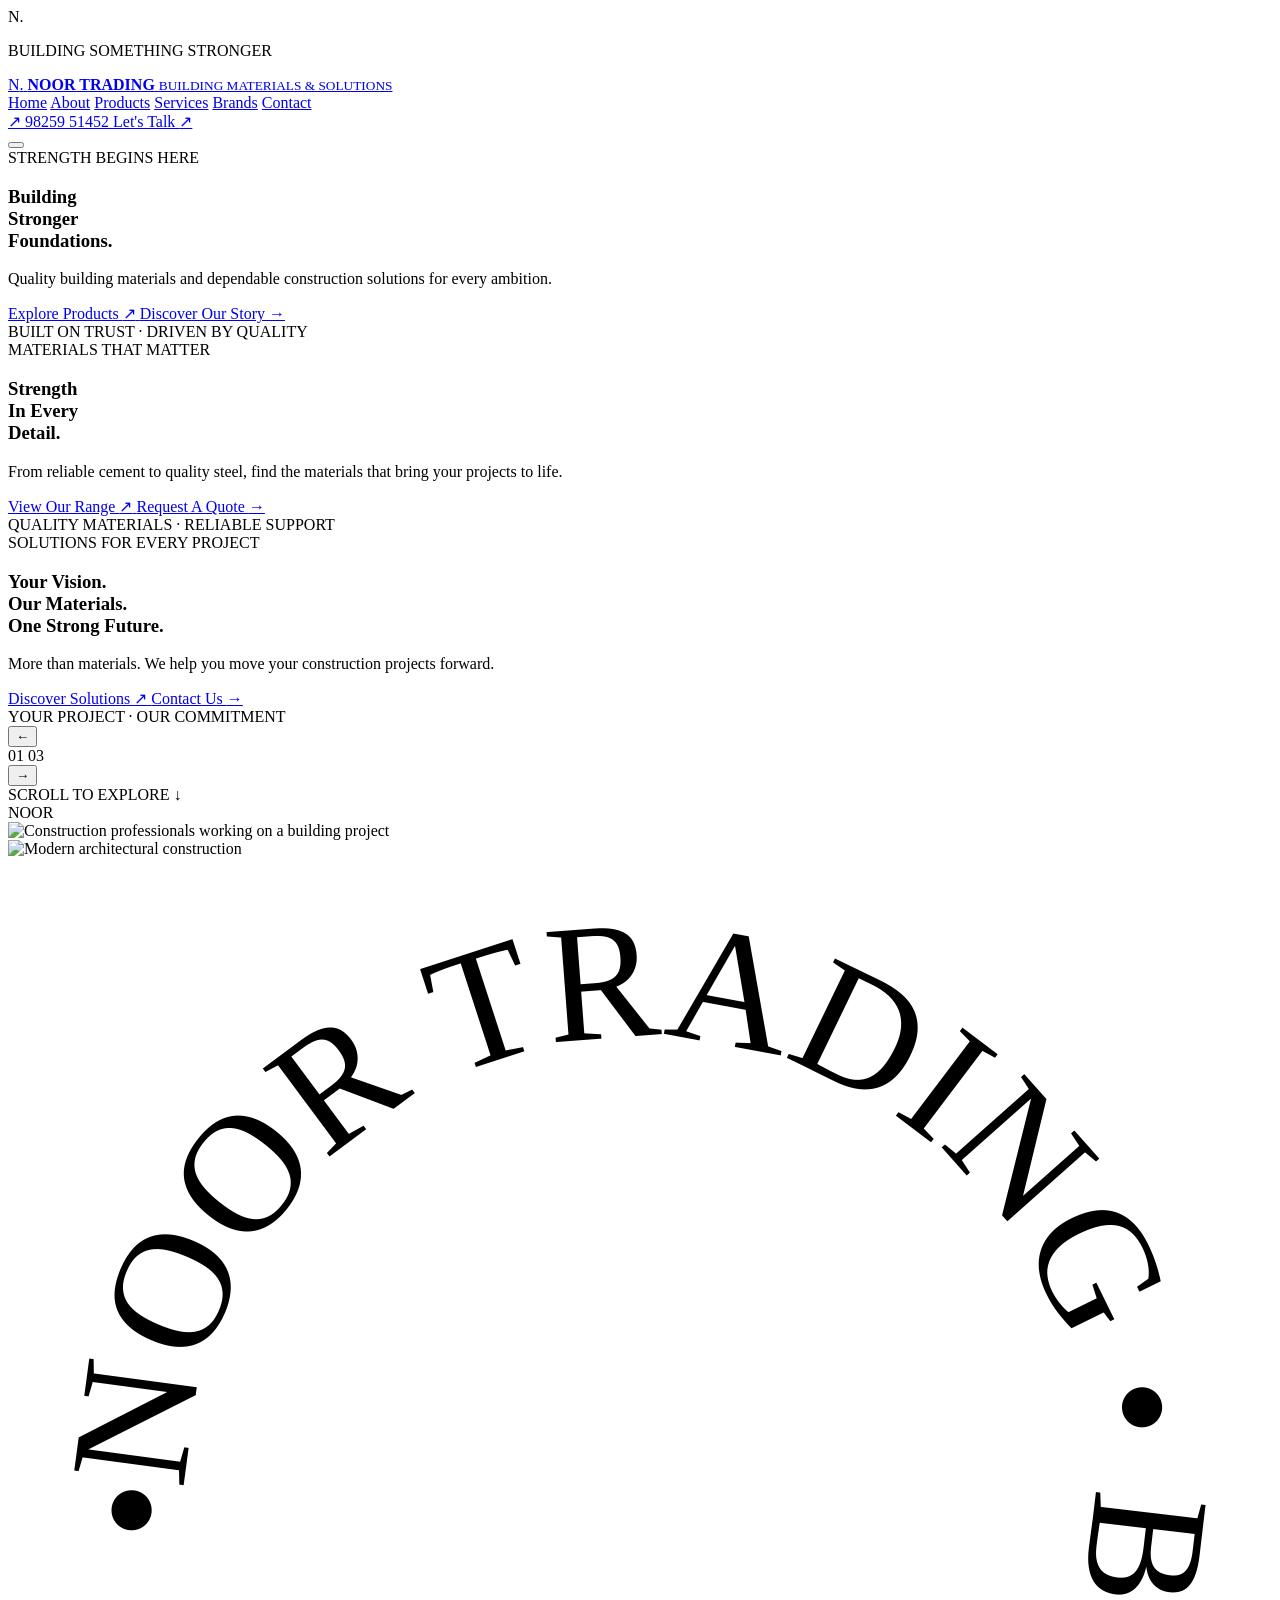
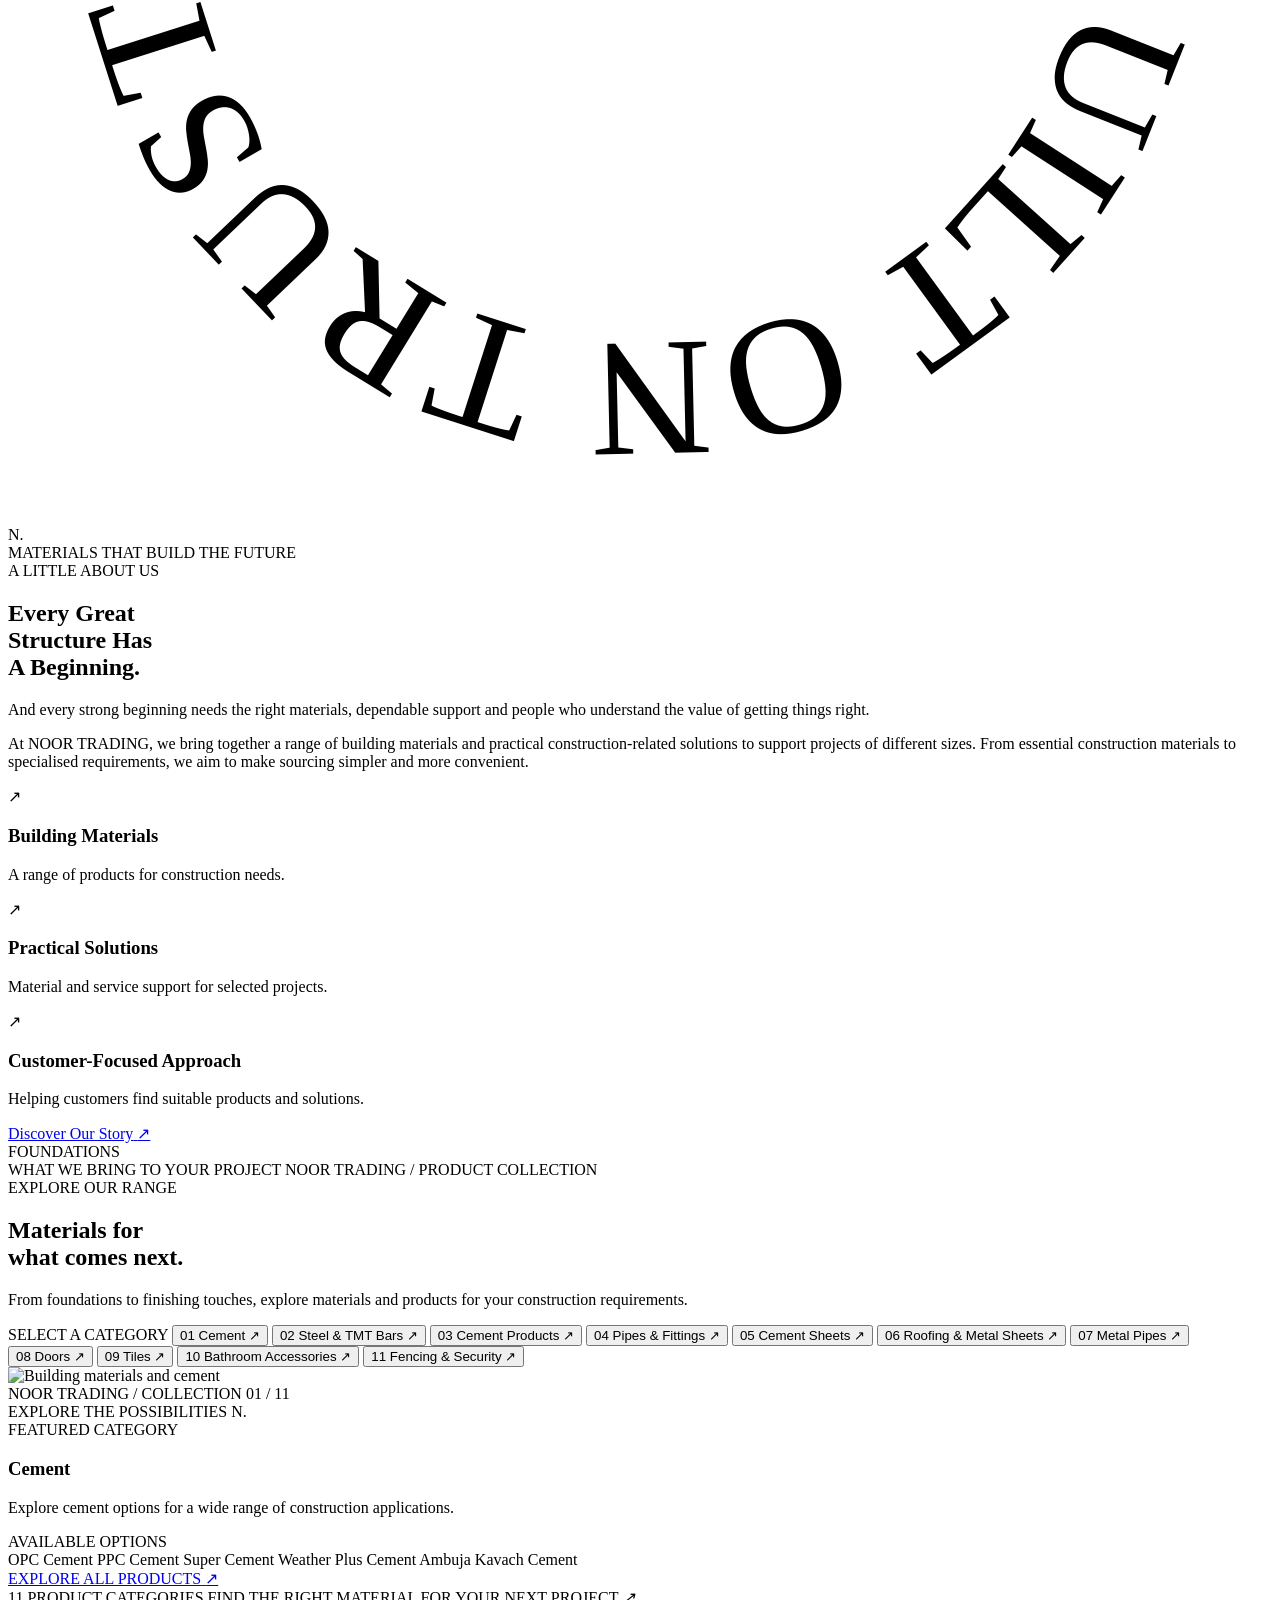
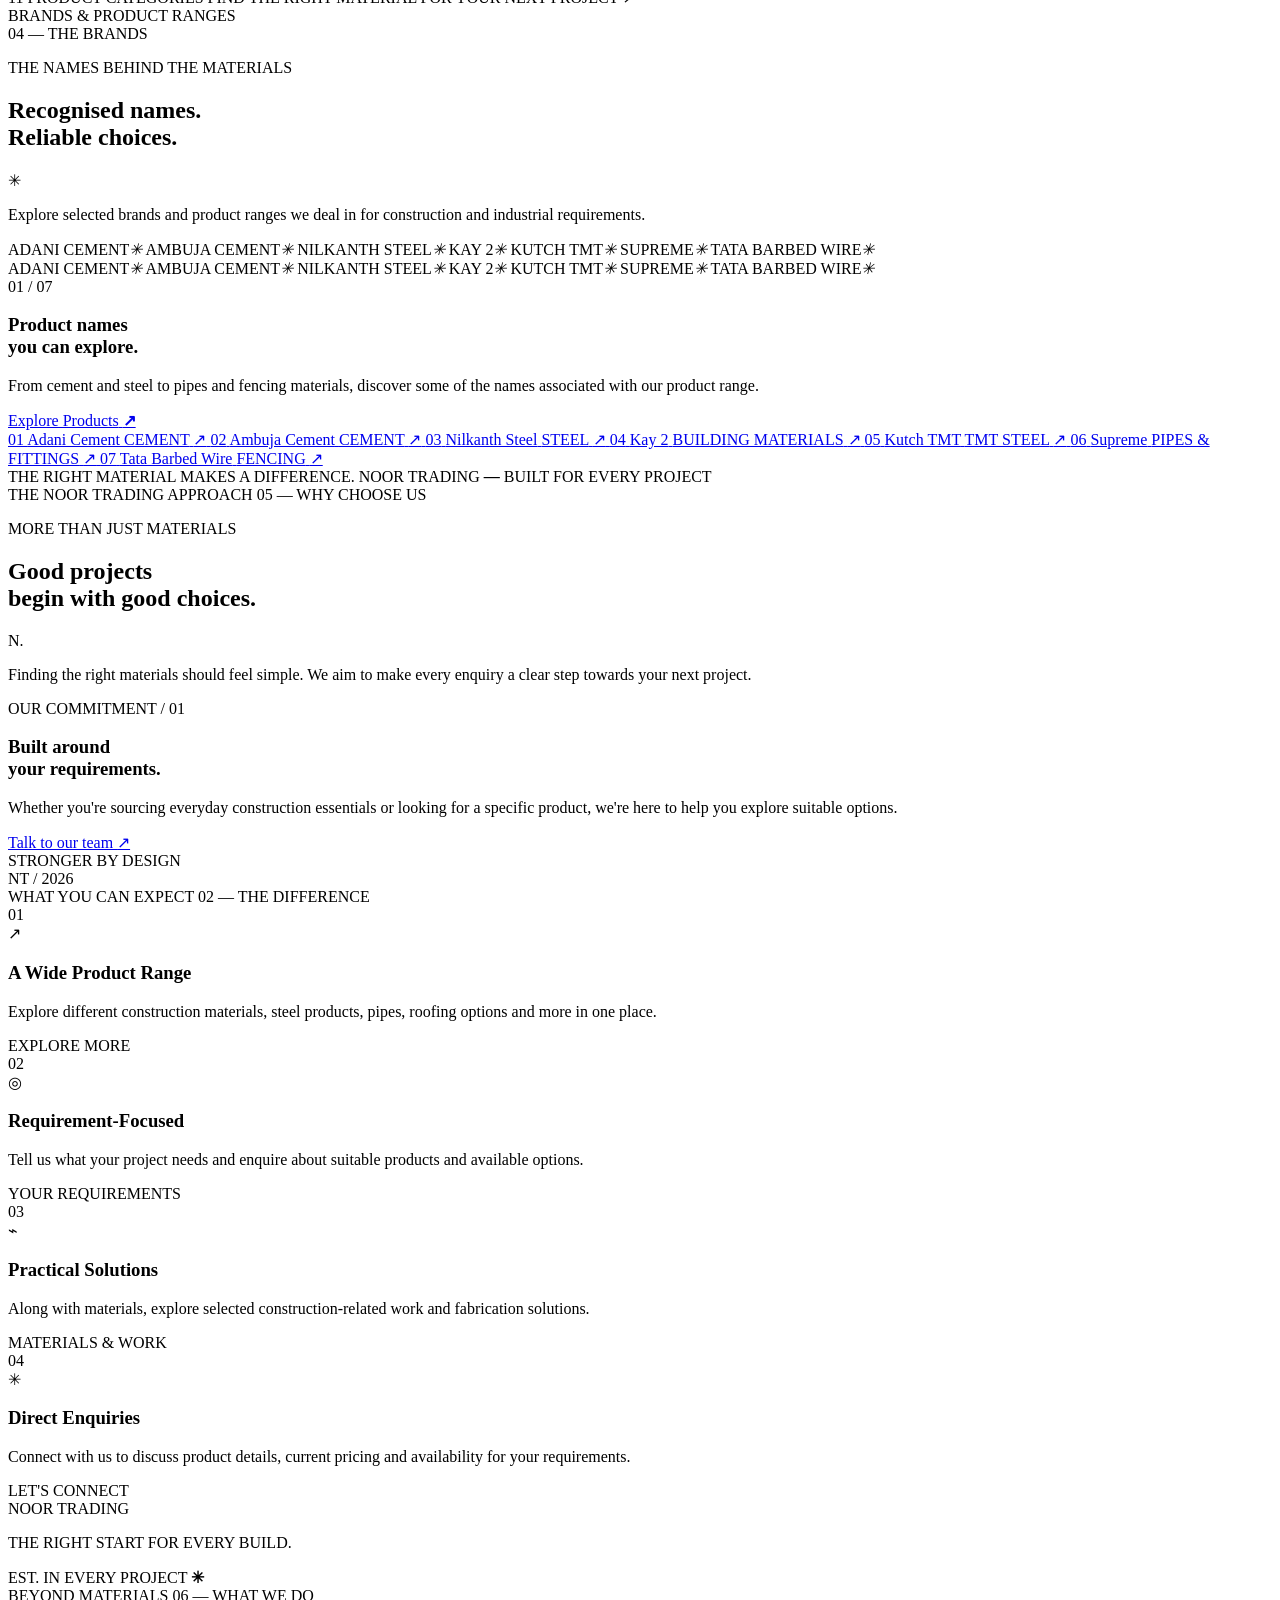
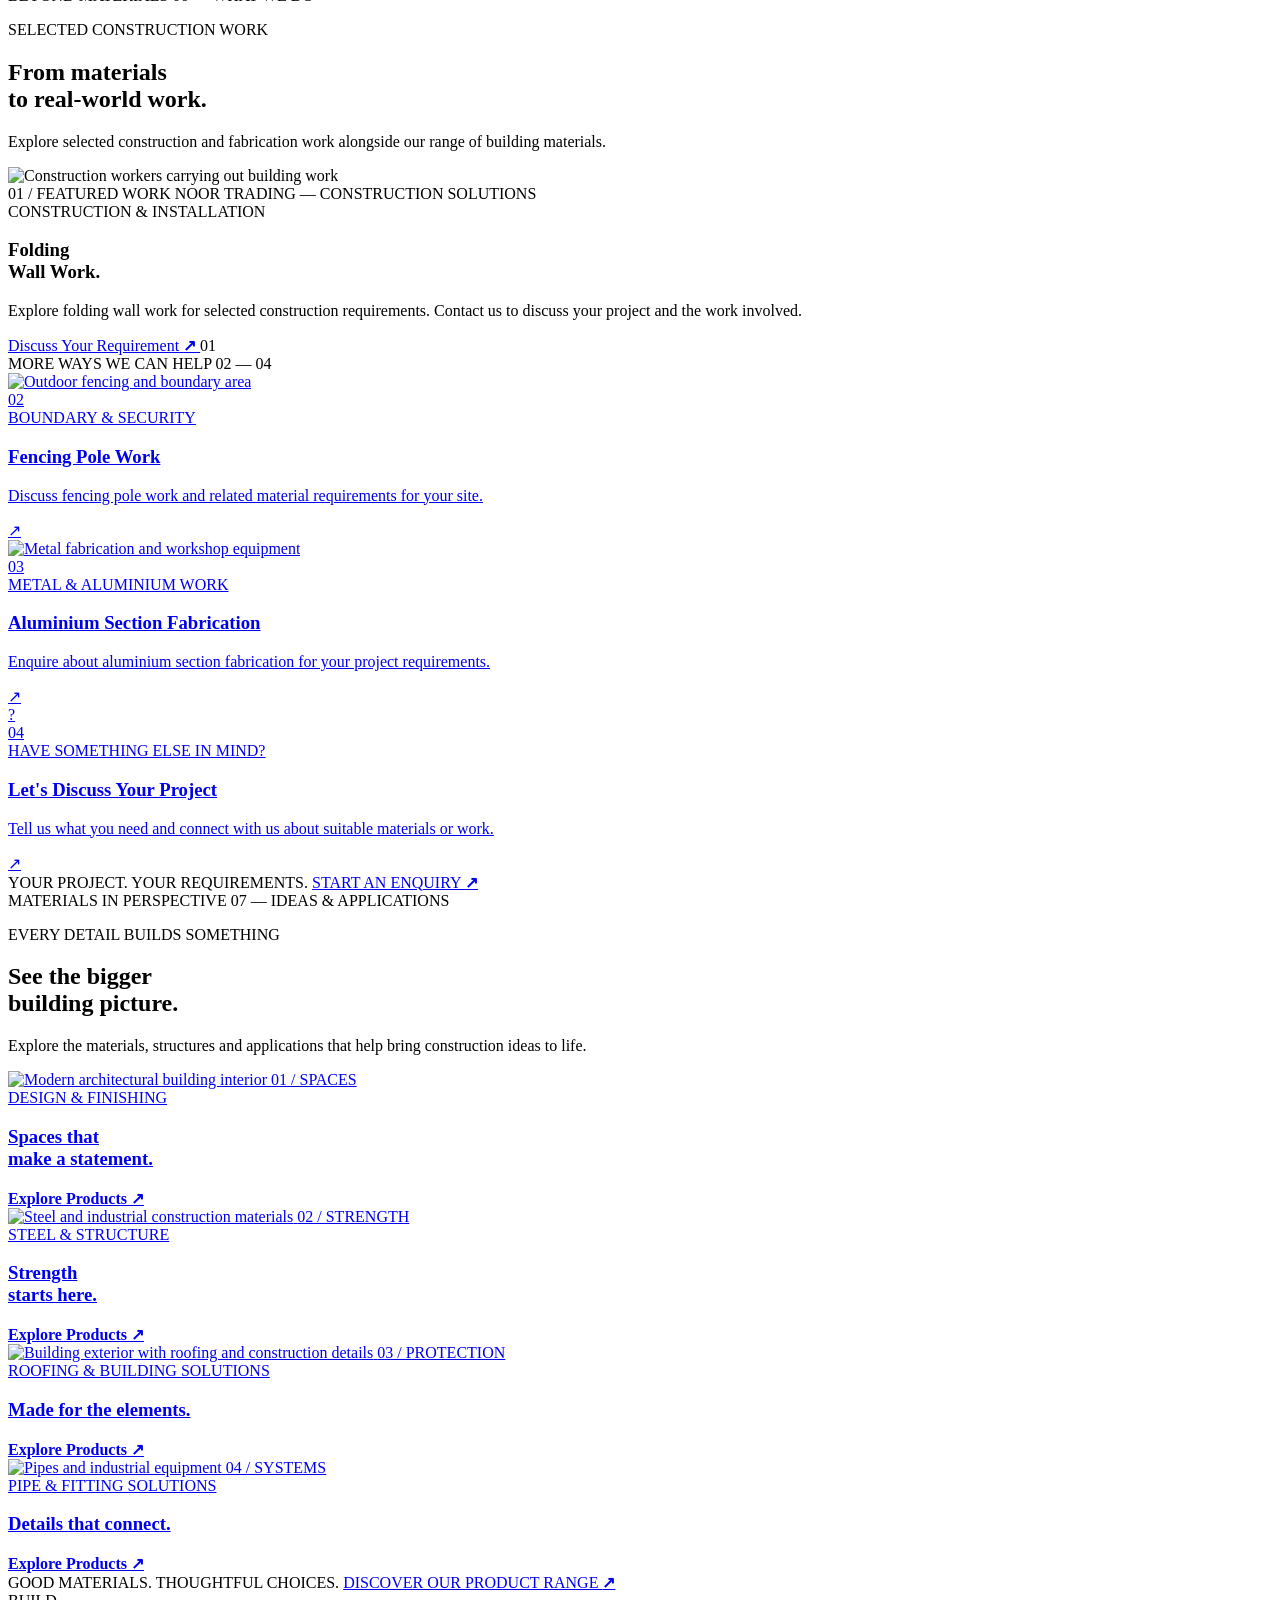
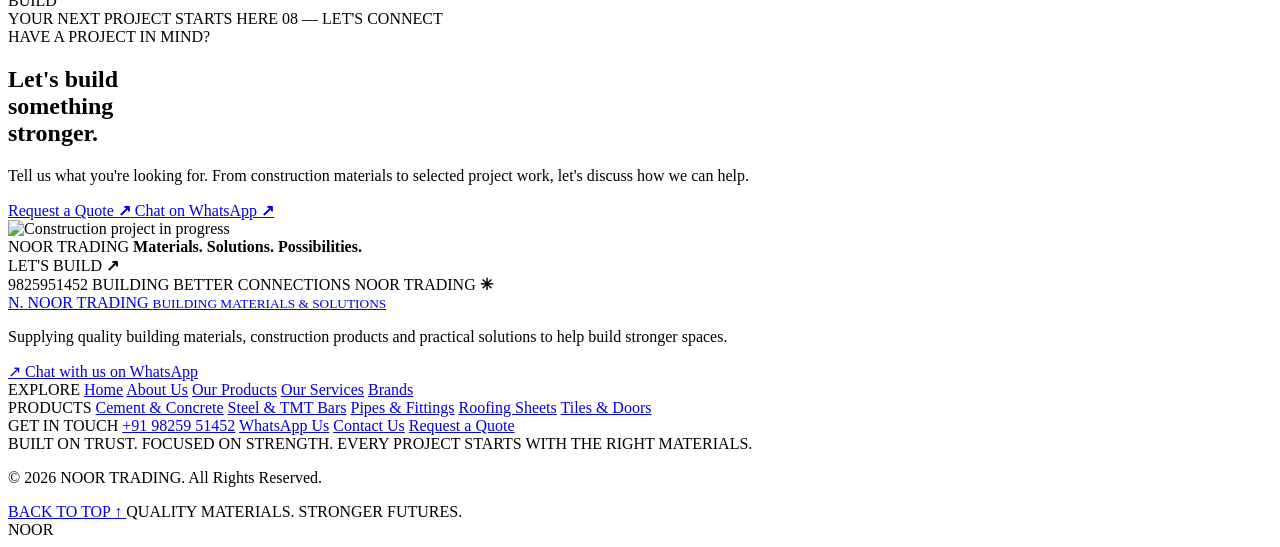
==== commit 55b74acf: "Update index.html" ====
--- a/index.html
+++ b/index.html
@@ -16,9 +16,9 @@
 
     <link href="https://fonts.googleapis.com/css2?family=DM+Sans:wght@400;500;600;700;800&family=Manrope:wght@400;500;600;700;800&display=swap" rel="stylesheet">
 
-    <link rel="stylesheet" href="style.css">
-    <link rel="stylesheet" href="responsive.css">
-    <link rel="stylesheet" href="animations.css">
+    <link rel="stylesheet" href="assets/style.css">
+    <link rel="stylesheet" href="assets/responsive.css">
+    <link rel="stylesheet" href="assets/animations.css">
 
 </head>
 <body>
@@ -75,7 +75,7 @@
 
                 <article class="nt-hero-slide active">
                     <div class="nt-hero-image"
-                         style="background-image:url('https://images.unsplash.com/photo-1504307651254-35680f356dfd?auto=format&fit=crop&w=2200&q=85')">
+                         style="background-image: url('assets/slide1.jpg');">
                     </div>
                     <div class="nt-hero-overlay"></div>
 
@@ -110,7 +110,7 @@
 
                 <article class="nt-hero-slide">
                     <div class="nt-hero-image"
-                         style="background-image:url('https://images.unsplash.com/photo-1519608487953-e999c86e7455?auto=format&fit=crop&w=2200&q=85')">
+                         style="background-image: url('assets/slide2.jpg');">
                     </div>
                     <div class="nt-hero-overlay"></div>
 
@@ -145,7 +145,7 @@
 
                 <article class="nt-hero-slide">
                     <div class="nt-hero-image"
-                         style="background-image:url('https://images.unsplash.com/photo-1486406146926-c627a92ad1ab?auto=format&fit=crop&w=2200&q=85')">
+                         style="background-image: url('assets/slide3.jpg');">
                     </div>
                     <div class="nt-hero-overlay"></div>
 
@@ -221,14 +221,14 @@
 
             <div class="about-image-main">
                 <img
-                    src="https://images.unsplash.com/photo-1541888946425-d81bb19240f5?auto=format&fit=crop&w=1100&q=85"
+                    src="assets/about1.jpg"
                     alt="Construction professionals working on a building project"
                     loading="lazy">
             </div>
 
             <div class="about-image-secondary">
                 <img
-                    src="https://images.unsplash.com/photo-1503387762-592deb58ef4e?auto=format&fit=crop&w=600&q=85"
+                    src="assets/about2.jpg"
                     alt="Modern architectural construction"
                     loading="lazy">
             </div>
@@ -364,7 +364,7 @@
             <button class="product-category active"
                 data-name="Cement"
                 data-number="01"
-                data-image="https://images.unsplash.com/photo-1513467655676-561b7d489a88?auto=format&fit=crop&w=1400&q=85"
+                data-image="assets/cementadani.jpg"
                 data-description="Explore cement options for a wide range of construction applications."
                 data-items="OPC Cement|PPC Cement|Super Cement|Weather Plus Cement|Ambuja Kavach Cement">
                 <span class="category-number">01</span>
@@ -375,7 +375,7 @@
             <button class="product-category"
                 data-name="Steel & TMT Bars"
                 data-number="02"
-                data-image="https://images.unsplash.com/photo-1504917595217-d4dc5ebe6122?auto=format&fit=crop&w=1400&q=85"
+                data-image="assets/steel.jpg"
                 data-description="Steel and TMT bar options for structural and construction requirements."
                 data-items="8 mm|10 mm|12 mm|16 mm|20 mm">
                 <span class="category-number">02</span>
@@ -386,7 +386,7 @@
             <button class="product-category"
                 data-name="Cement Products"
                 data-number="03"
-                data-image="https://images.unsplash.com/photo-1590725140246-20acdee442be?auto=format&fit=crop&w=1400&q=85"
+                data-image="assets/cementdoor.jpg"
                 data-description="Explore practical cement-based products for different building needs."
                 data-items="Cement Doors|Cement Windows|Papra|Cement Jaali|Channelling Jaali">
                 <span class="category-number">03</span>
@@ -397,7 +397,7 @@
             <button class="product-category"
                 data-name="Pipes & Fittings"
                 data-number="04"
-                data-image="https://images.unsplash.com/photo-1558618666-fcd25c85cd64?auto=format&fit=crop&w=1400&q=85"
+                data-image="assets/pvc.jpg"
                 data-description="Pipe and fitting options for plumbing and building installations."
                 data-items="PVC Pipes & Fittings|UPVC Pipes & Fittings|CPVC Pipes & Fittings">
                 <span class="category-number">04</span>
@@ -408,7 +408,7 @@
             <button class="product-category"
                 data-name="Cement Sheets"
                 data-number="05"
-                data-image="https://images.unsplash.com/photo-1510798831971-661eb04b3739?auto=format&fit=crop&w=1400&q=85"
+                data-image="assets/cementsheet.jpg"
                 data-description="Cement sheet options available in different lengths."
                 data-items="2 Meter (6 ft)|2.5 Meter (8 ft)|3 Meter (10 ft)|3.6 Meter (12 ft)">
                 <span class="category-number">05</span>
@@ -419,7 +419,7 @@
             <button class="product-category"
                 data-name="Roofing & Metal Sheets"
                 data-number="06"
-                data-image="https://images.unsplash.com/photo-1487958449943-2429e8be8625?auto=format&fit=crop&w=1400&q=85"
+                data-image="assets/color sheet.jpg"
                 data-description="Roofing and metal sheet options for building and covering requirements."
                 data-items="GI Sheets|Colour Profile Sheets">
                 <span class="category-number">06</span>
@@ -430,7 +430,7 @@
             <button class="product-category"
                 data-name="Metal Pipes"
                 data-number="07"
-                data-image="https://images.unsplash.com/photo-1567789884554-0b844b597180?auto=format&fit=crop&w=1400&q=85"
+                data-image="assets/gipipe.jpg"
                 data-description="Metal pipe options for a variety of project requirements."
                 data-items="MS Pipes|GI Pipes">
                 <span class="category-number">07</span>
@@ -441,7 +441,7 @@
             <button class="product-category"
                 data-name="Doors"
                 data-number="08"
-                data-image="https://images.unsplash.com/photo-1600210492486-724fe5c67fb0?auto=format&fit=crop&w=1400&q=85"
+                data-image="assets/wooddoor.jpg"
                 data-description="Door options for residential and commercial spaces."
                 data-items="Laminate Doors|Ready-Made Doors|Aluminium Section Bathroom Doors">
                 <span class="category-number">08</span>
@@ -1133,8 +1133,7 @@
 </footer>
 
 
-    <script src="script.js" defer></script>
+    <script src="assets/script.js" defer></script>
 
 </body>
 </html>
-
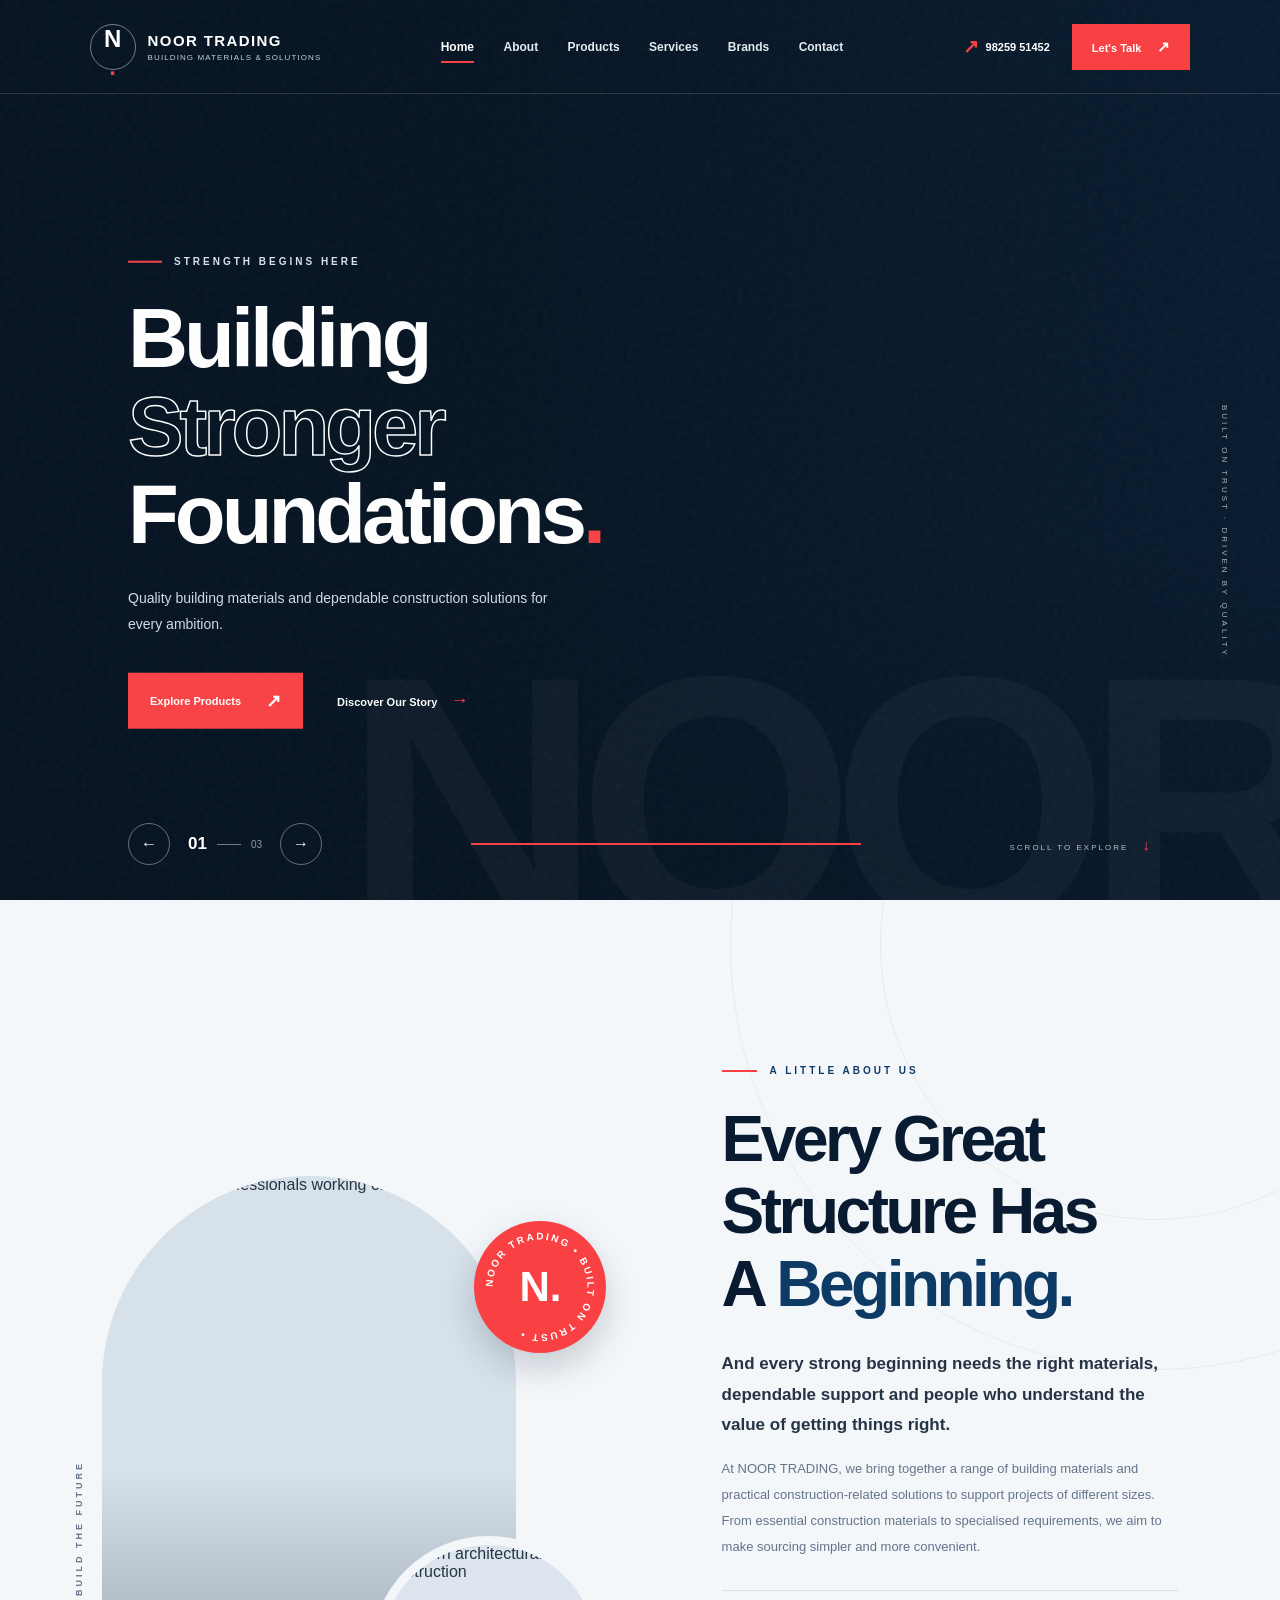
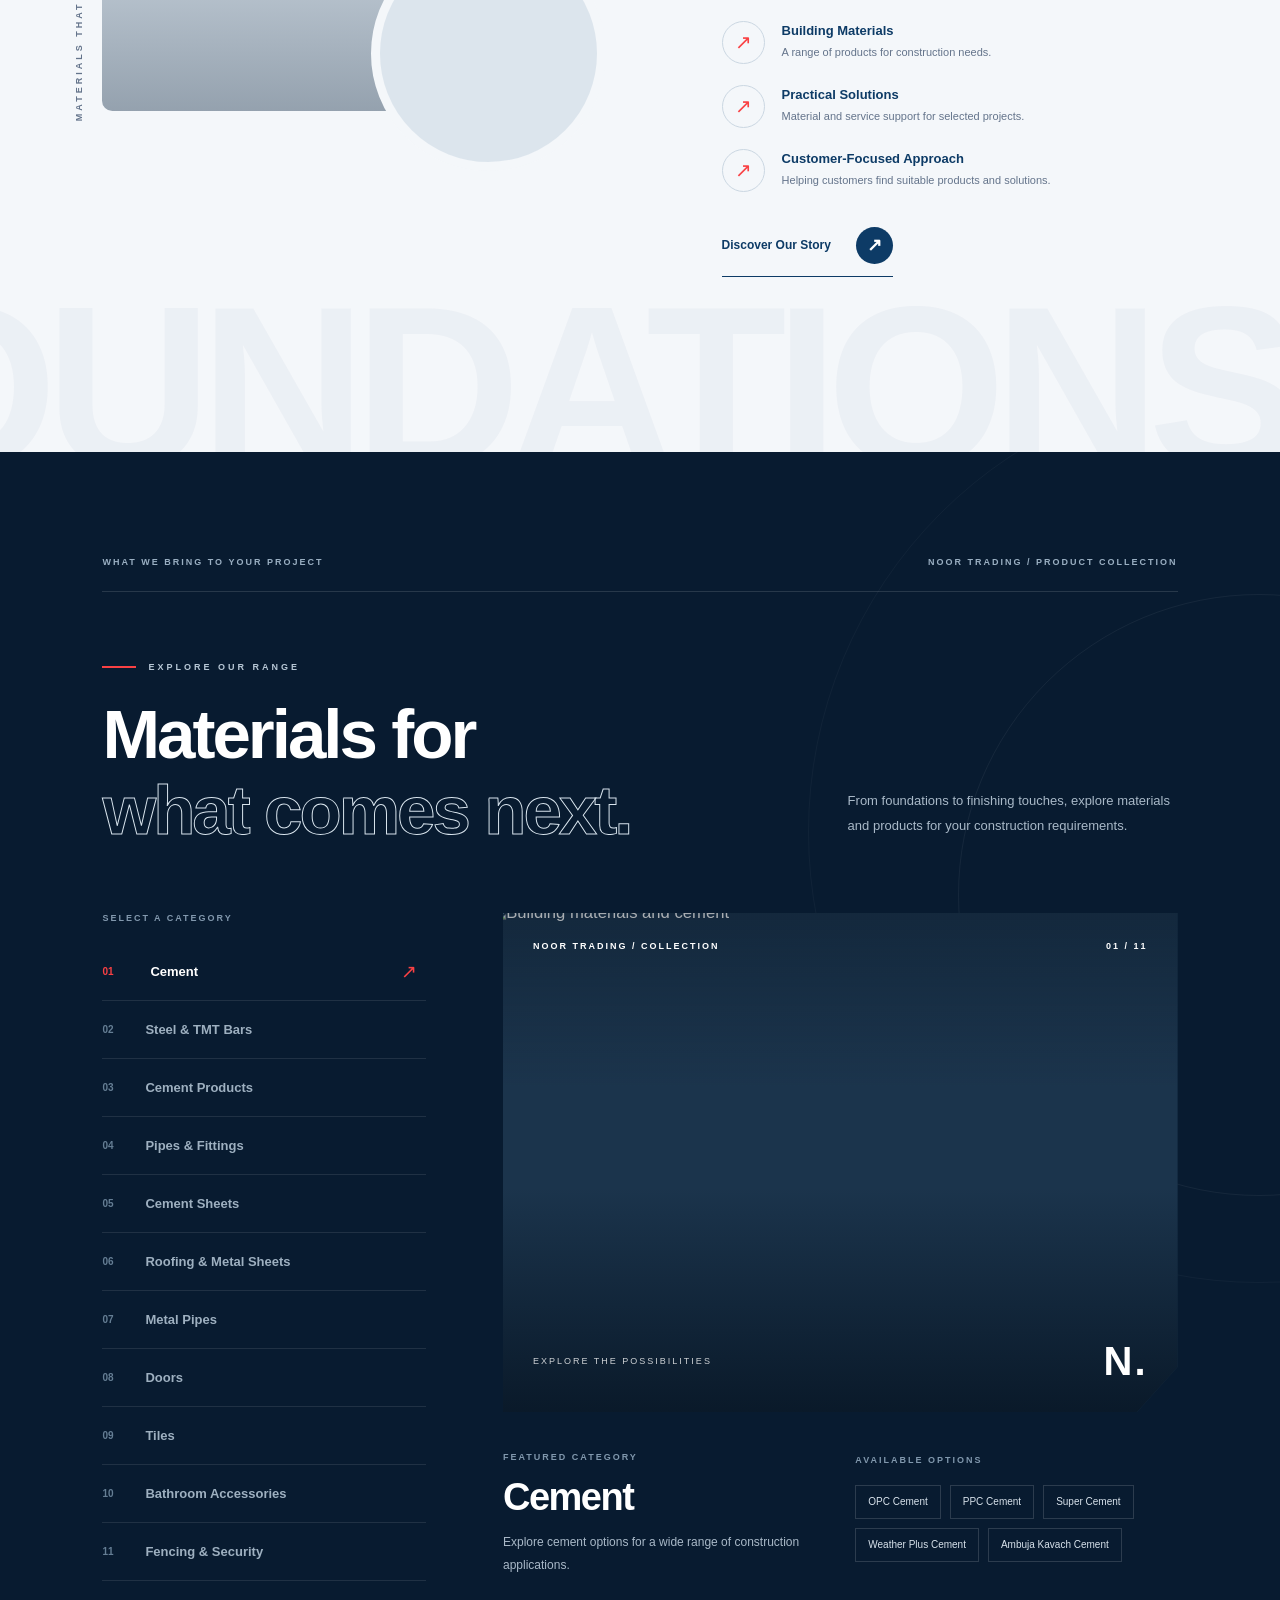
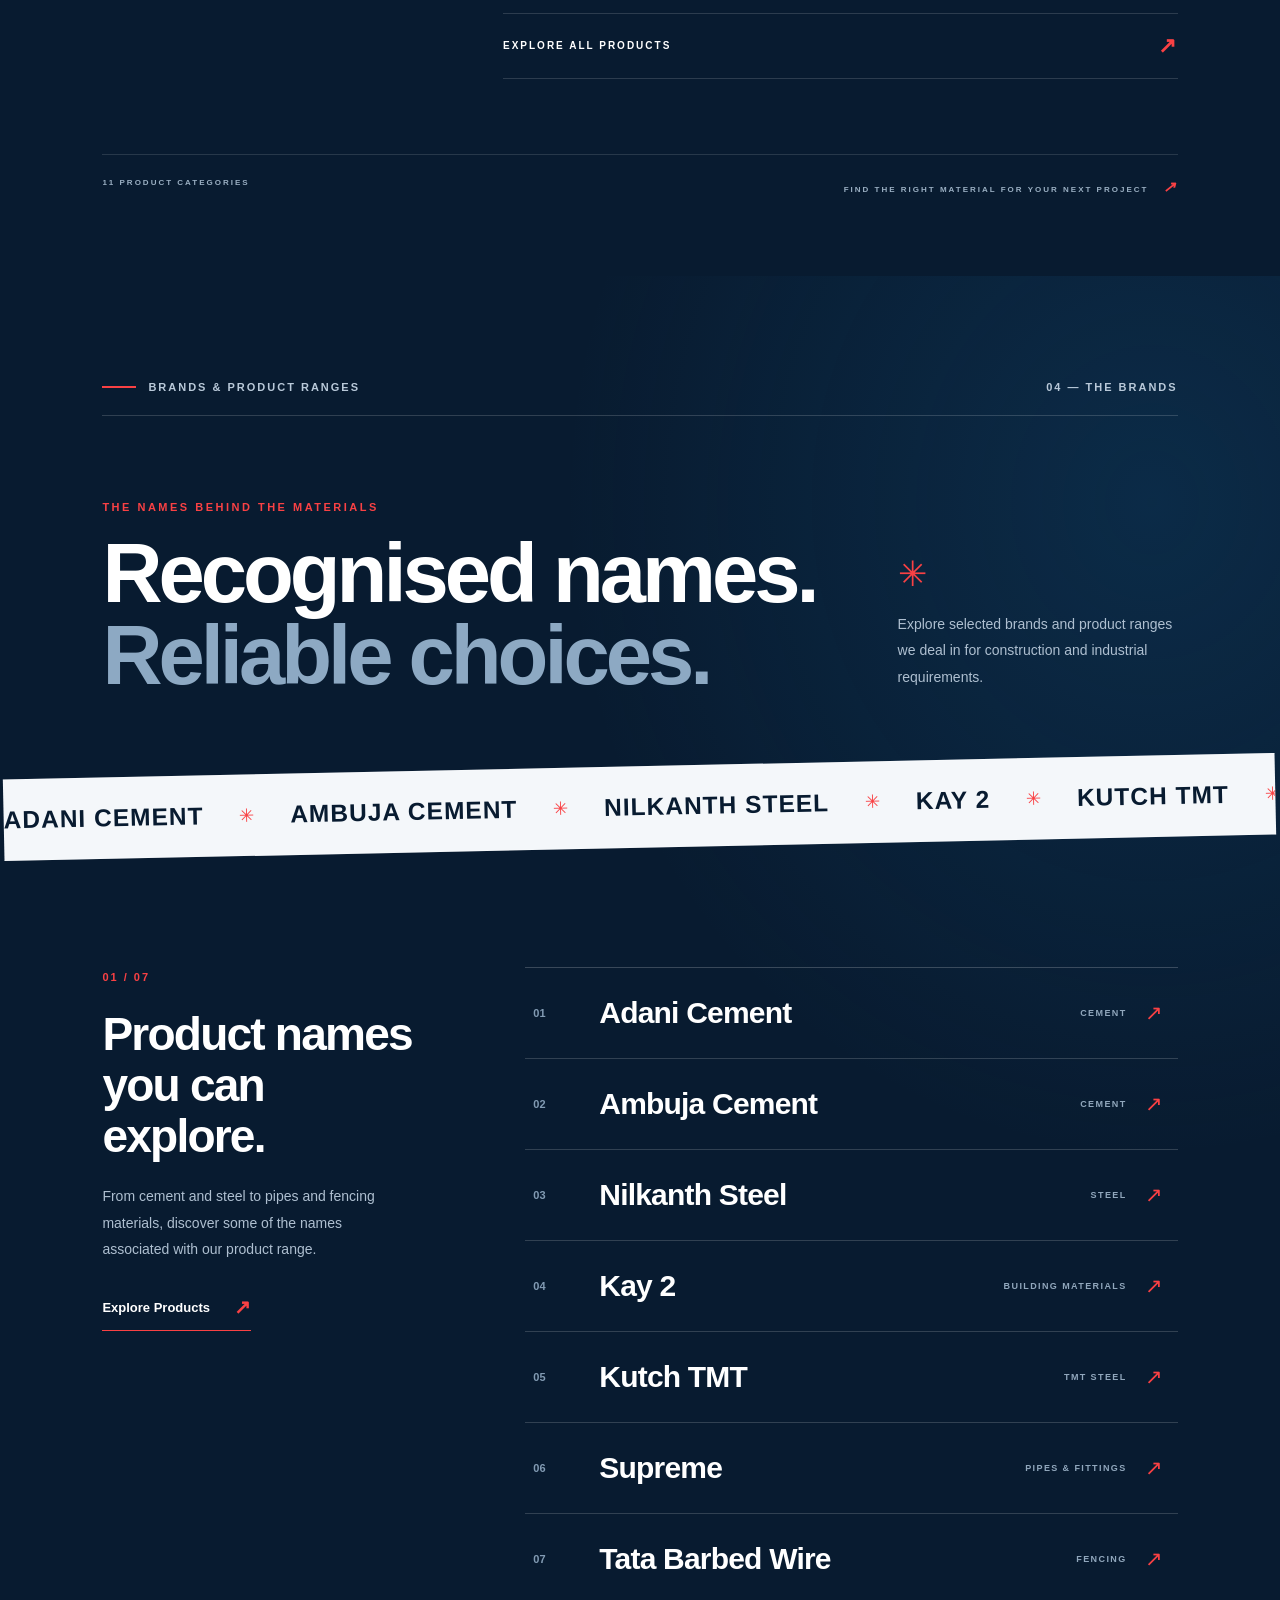
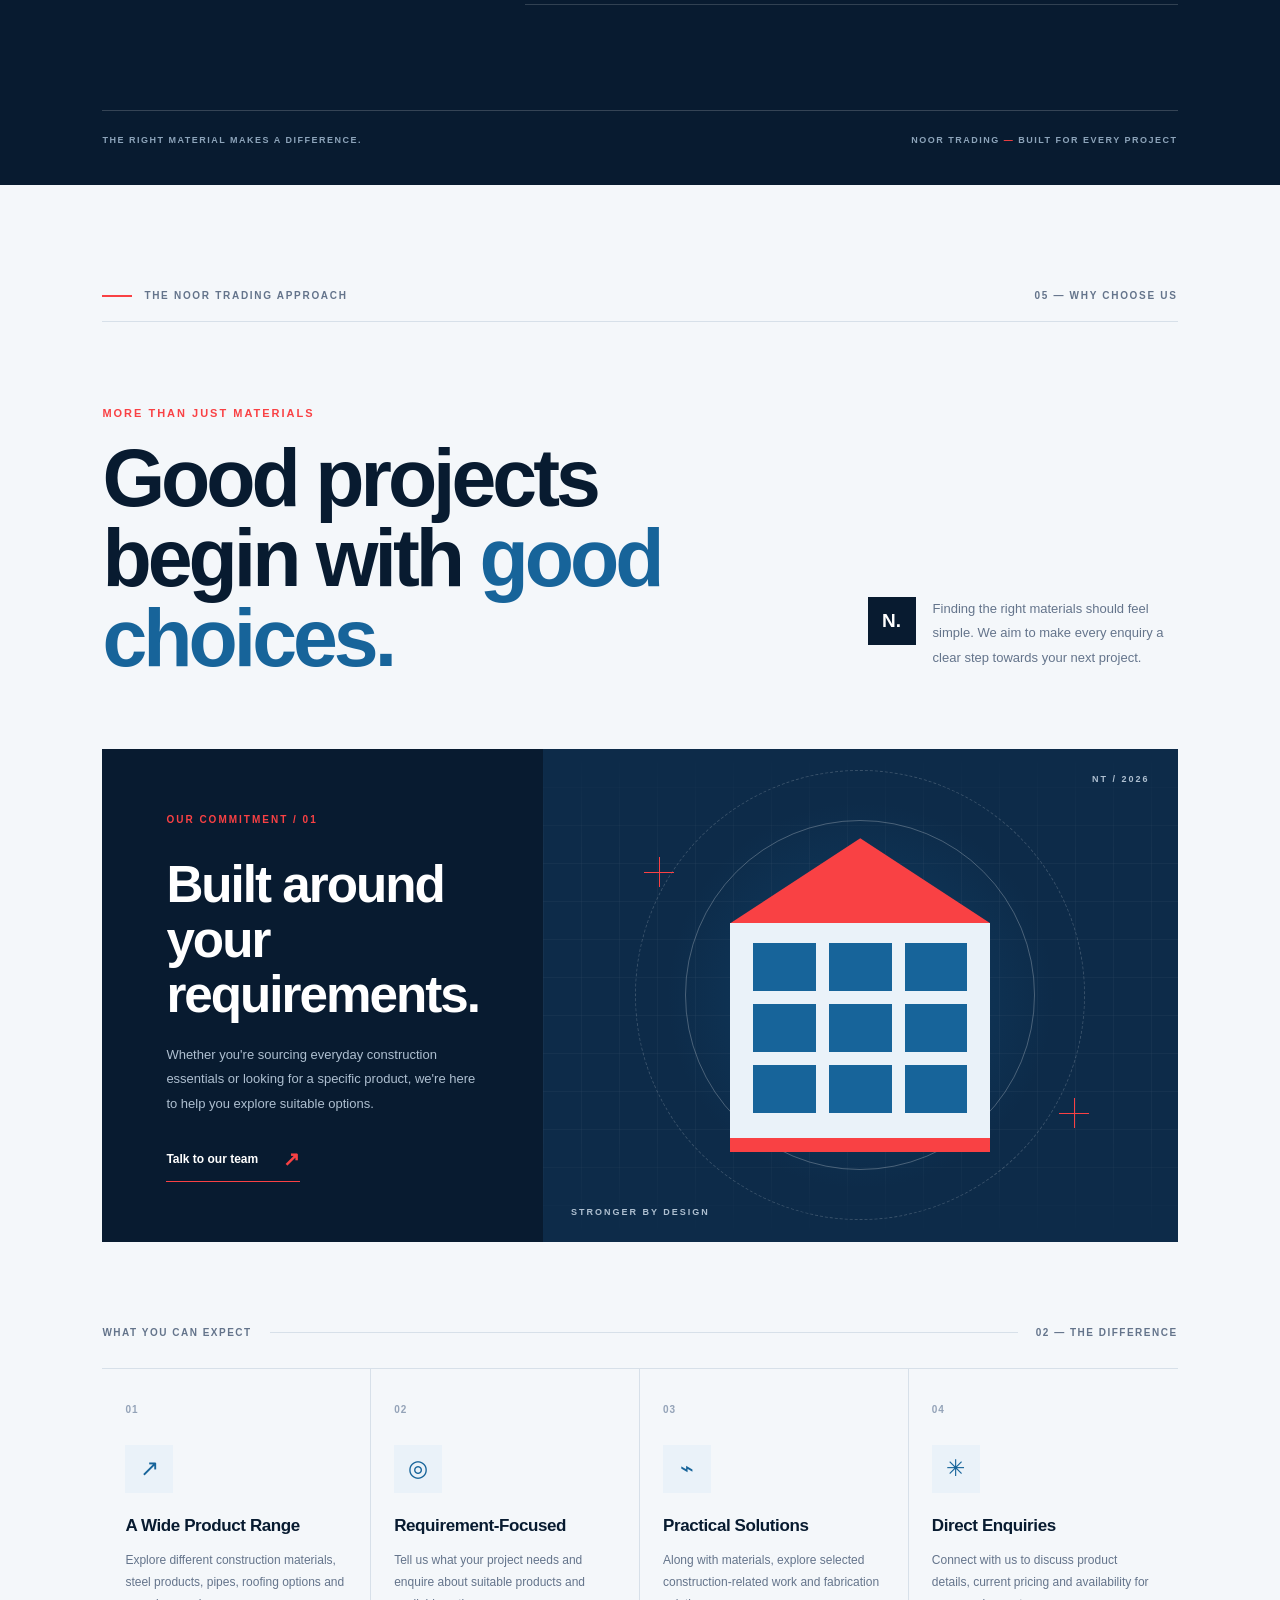
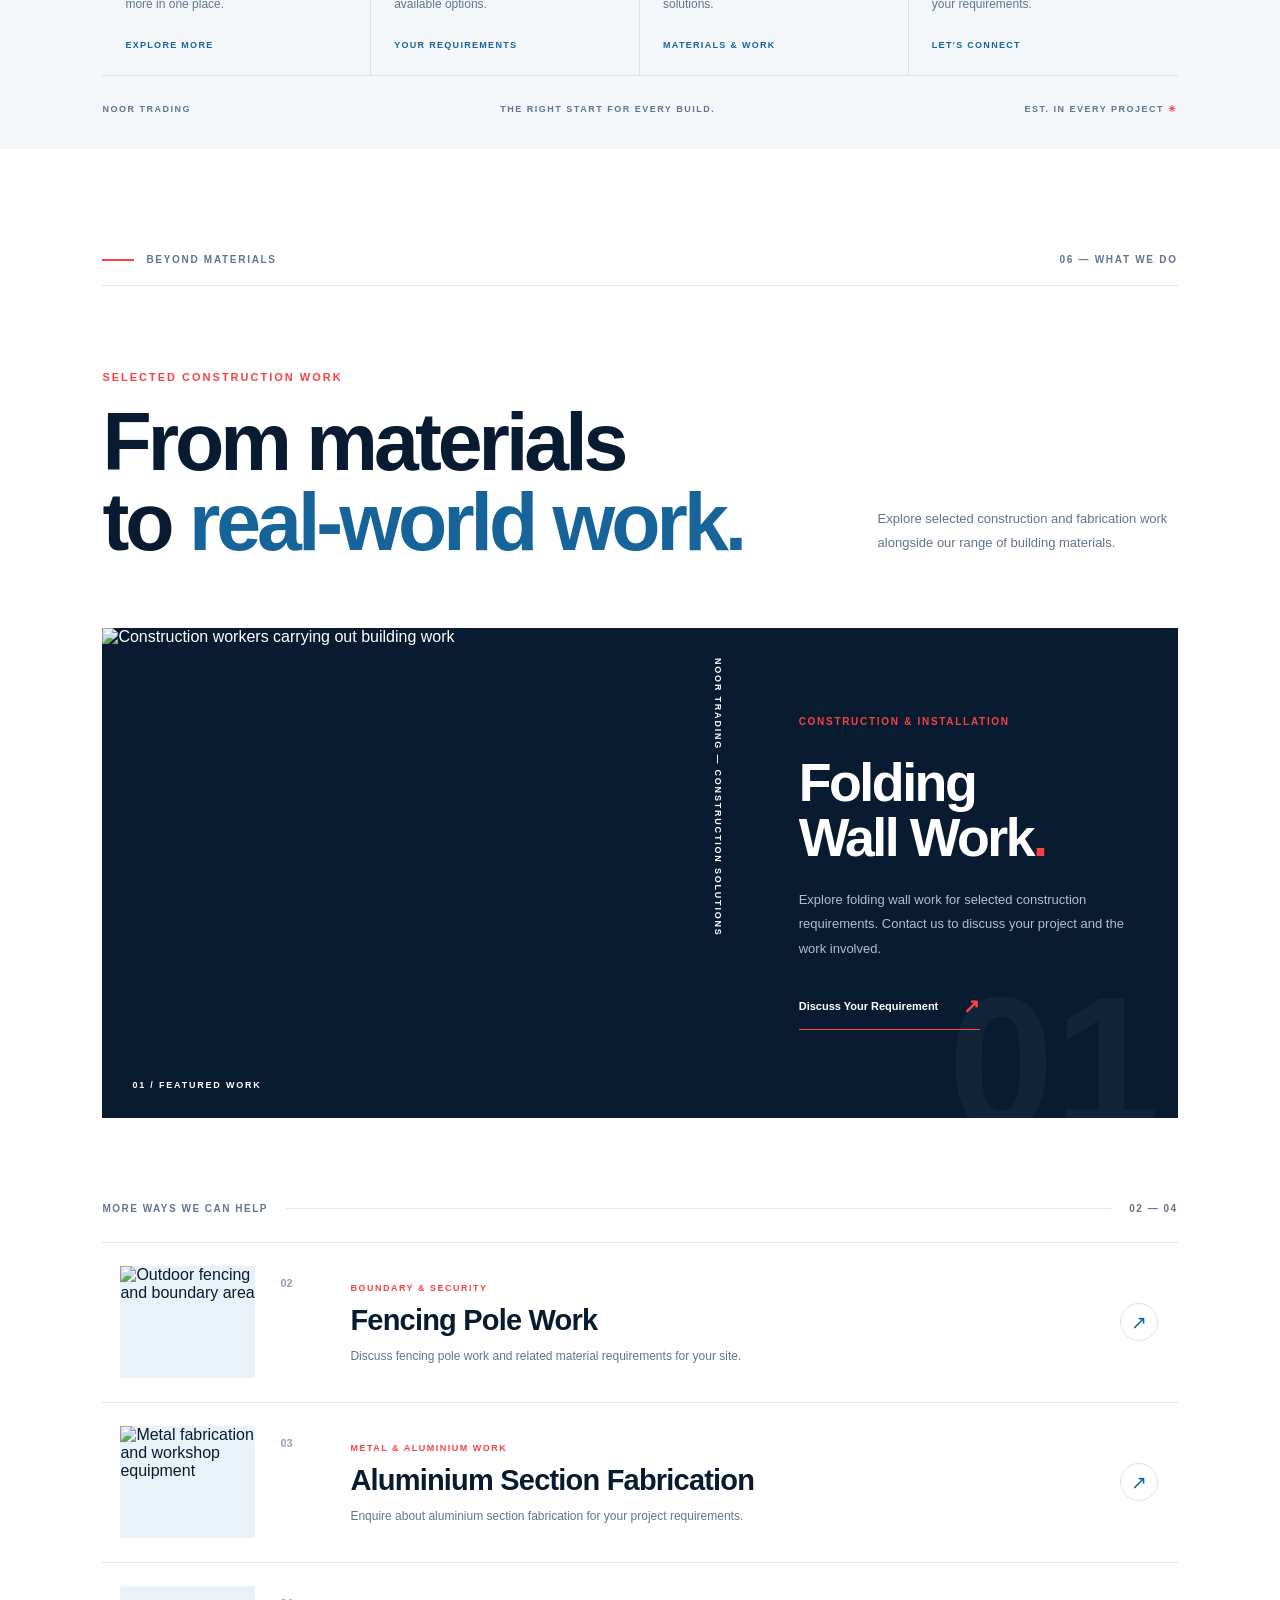
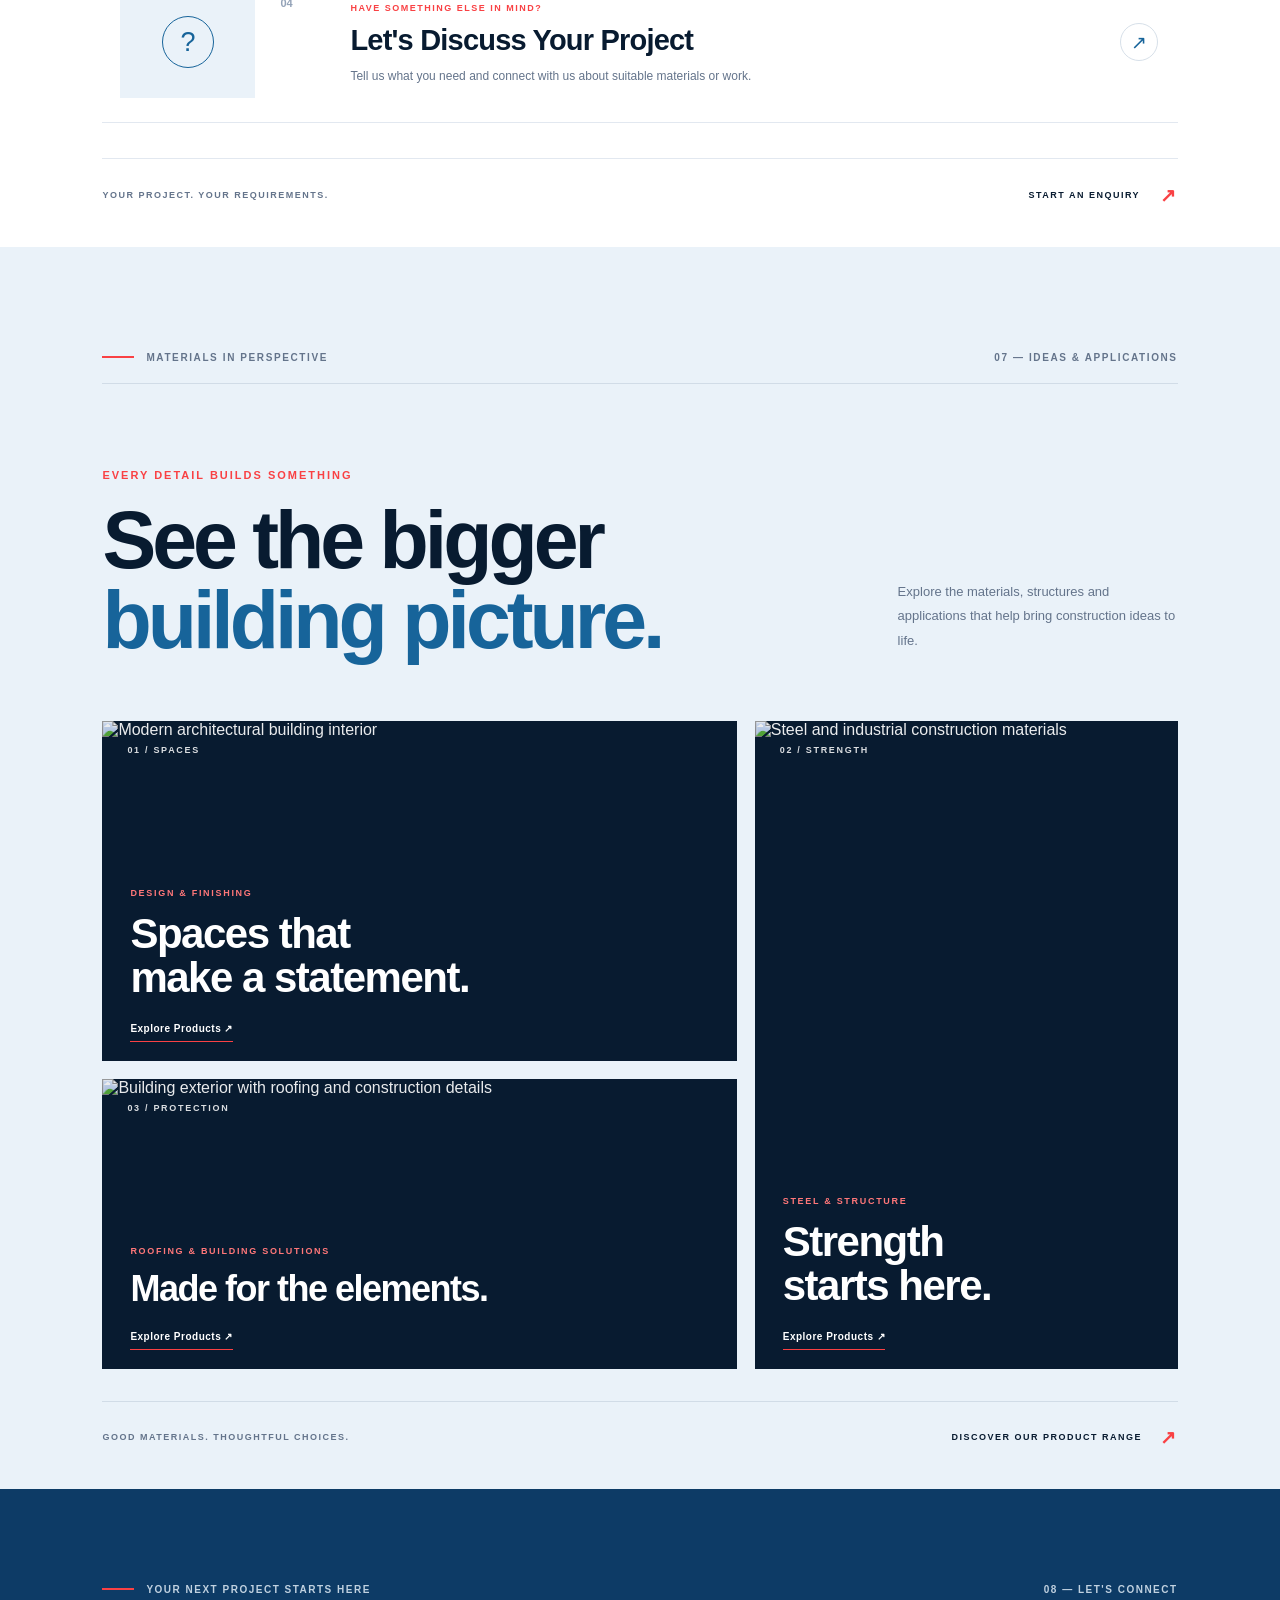
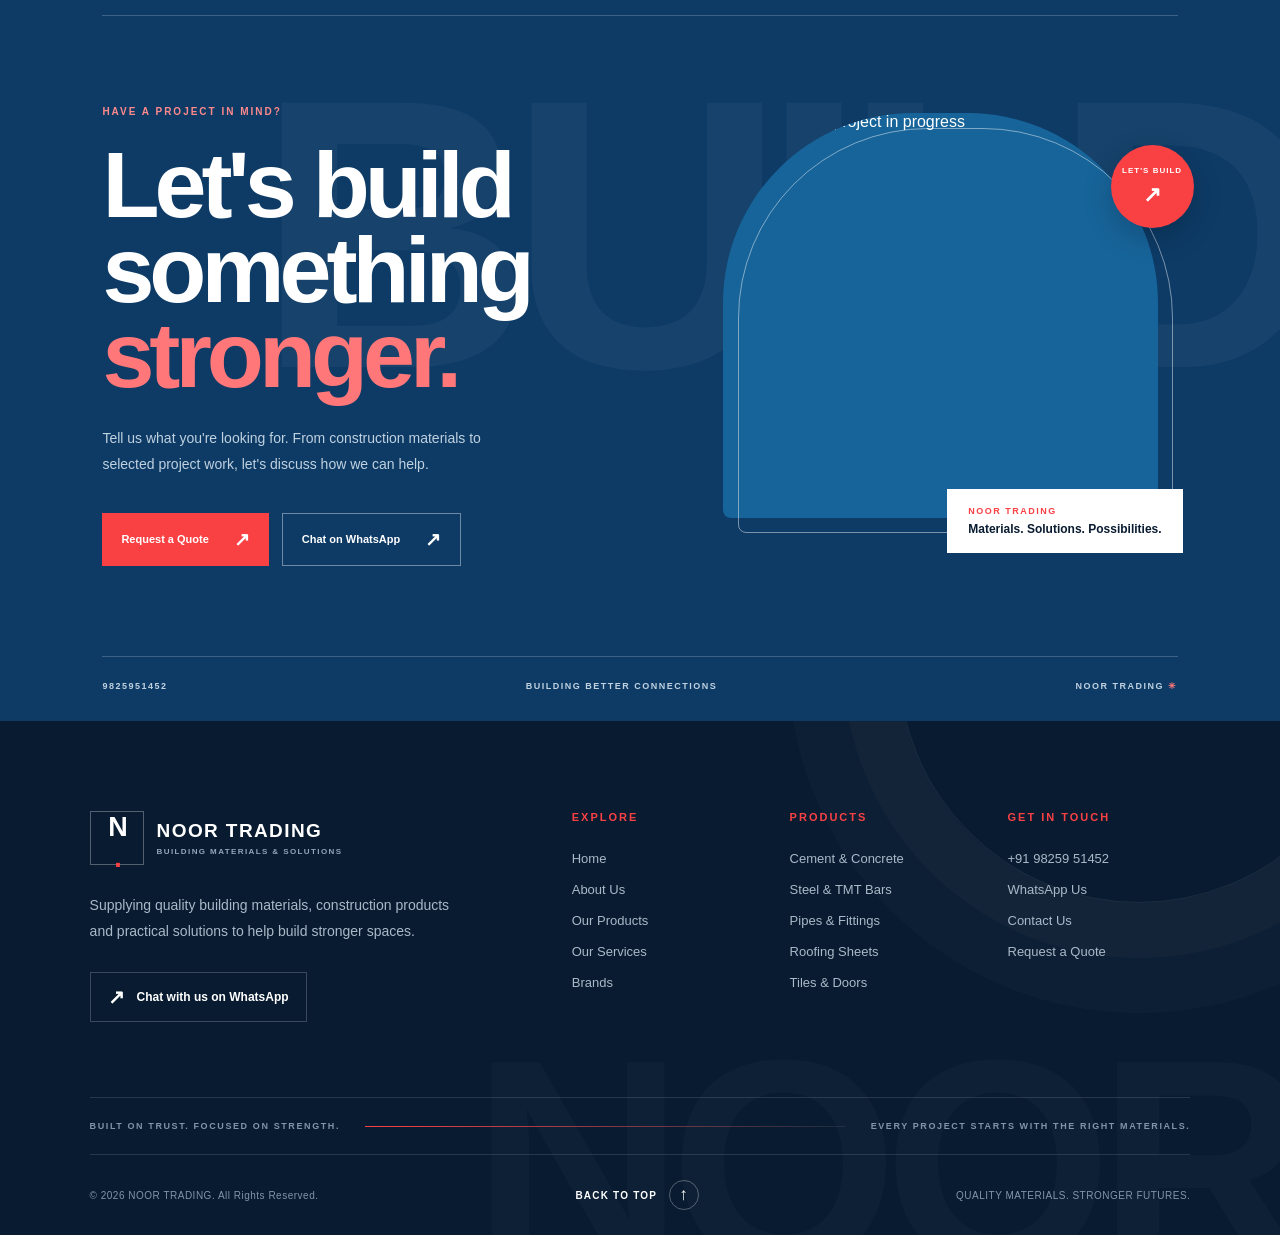
==== commit d0bc3061: "Update index.html" ====
--- a/index.html
+++ b/index.html
@@ -16,9 +16,9 @@
 
     <link href="https://fonts.googleapis.com/css2?family=DM+Sans:wght@400;500;600;700;800&family=Manrope:wght@400;500;600;700;800&display=swap" rel="stylesheet">
 
-    <link rel="stylesheet" href="assets/style.css">
-    <link rel="stylesheet" href="assets/responsive.css">
-    <link rel="stylesheet" href="assets/animations.css">
+    <link rel="stylesheet" href="style.css">
+    <link rel="stylesheet" href="responsive.css">
+    <link rel="stylesheet" href="animations.css">
 
 </head>
 <body>
@@ -1133,7 +1133,7 @@
 </footer>
 
 
-    <script src="assets/script.js" defer></script>
+    <script src="script.js" defer></script>
 
 </body>
 </html>
--- a/style.css
+++ b/style.css
@@ -0,0 +1,7454 @@
+
+:root {
+    --navy: #081b30;
+    --blue: #0d3b66;
+    --red: #f94144;
+    --white: #ffffff;
+    --light: #eaf2f9;
+    --text: #263445;
+    --muted: #64748b;
+    --font-heading: 'Manrope', sans-serif;
+    --font-body: 'DM Sans', sans-serif;
+}
+
+* {
+    margin: 0;
+    padding: 0;
+    box-sizing: border-box;
+}
+
+html {
+    scroll-behavior: smooth;
+}
+
+body {
+    font-family: var(--font-body);
+    color: var(--text);
+    background: #fff;
+    overflow-x: hidden;
+}
+
+a {
+    text-decoration: none;
+    color: inherit;
+}
+
+button {
+    font: inherit;
+}
+
+.nt-loader {
+    position: fixed;
+    inset: 0;
+    z-index: 9999;
+    background: var(--navy);
+    display: flex;
+    flex-direction: column;
+    justify-content: center;
+    align-items: center;
+    gap: 22px;
+    transition: opacity .7s ease, visibility .7s ease;
+}
+
+.nt-loader.loaded {
+    opacity: 0;
+    visibility: hidden;
+    pointer-events: none;
+}
+
+.loader-symbol {
+    font: 800 76px var(--font-heading);
+    color: white;
+    letter-spacing: -8px;
+}
+
+.loader-symbol span {
+    color: var(--red);
+}
+
+.loader-line {
+    width: 150px;
+    height: 2px;
+    background: #ffffff25;
+    overflow: hidden;
+}
+
+.loader-line span {
+    display: block;
+    height: 100%;
+    width: 100%;
+    background: var(--red);
+    transform: translateX(-100%);
+    animation: loaderRun 1.4s ease forwards;
+}
+
+.nt-loader p {
+    color: #a9b9c9;
+    font-size: 9px;
+    letter-spacing: 3px;
+}
+
+.nt-header {
+    position: absolute;
+    z-index: 100;
+    top: 0;
+    left: 0;
+    width: 100%;
+    min-height: 94px;
+    display: flex;
+    align-items: center;
+    justify-content: space-between;
+    padding: 0 7%;
+    border-bottom: 1px solid #ffffff25;
+    color: white;
+    transition: .35s ease;
+}
+
+.nt-header.scrolled {
+    position: fixed;
+    min-height: 76px;
+    background: rgba(8, 27, 48, .96);
+    backdrop-filter: blur(16px);
+    box-shadow: 0 10px 30px #0002;
+}
+
+.nt-logo {
+    display: flex;
+    align-items: center;
+    gap: 12px;
+    flex-shrink: 0;
+}
+
+.logo-mark {
+    width: 46px;
+    height: 46px;
+    border: 1px solid #ffffff70;
+    border-radius: 50%;
+    display: grid;
+    place-items: center;
+    font: 800 24px var(--font-heading);
+}
+
+.logo-mark span {
+    color: var(--red);
+}
+
+.logo-copy {
+    display: flex;
+    flex-direction: column;
+    gap: 4px;
+}
+
+.logo-copy strong {
+    font: 800 15px var(--font-heading);
+    letter-spacing: 1.4px;
+}
+
+.logo-copy small {
+    color: #c2cfdb;
+    font-size: 8px;
+    letter-spacing: 1.1px;
+}
+
+.nt-nav {
+    display: flex;
+    align-items: center;
+    gap: clamp(17px, 2.3vw, 35px);
+}
+
+.nt-nav a {
+    position: relative;
+    color: #e4ebf1;
+    font-size: 12px;
+    font-weight: 600;
+    padding: 12px 0;
+    transition: .3s;
+}
+
+.nt-nav a::after {
+    content: "";
+    position: absolute;
+    bottom: 3px;
+    left: 0;
+    width: 0;
+    height: 2px;
+    background: var(--red);
+    transition: width .35s ease;
+}
+
+.nt-nav a:hover,
+.nt-nav a.active {
+    color: white;
+}
+
+.nt-nav a:hover::after,
+.nt-nav a.active::after {
+    width: 100%;
+}
+
+.nt-header-actions {
+    display: flex;
+    align-items: center;
+    gap: 22px;
+}
+
+.nt-call {
+    display: flex;
+    align-items: center;
+    gap: 7px;
+    font-size: 11px;
+    font-weight: 700;
+}
+
+.call-icon {
+    color: var(--red);
+    font-size: 19px;
+}
+
+.nt-quote-btn {
+    background: var(--red);
+    color: white;
+    padding: 14px 20px;
+    font-size: 11px;
+    font-weight: 800;
+    transition: .3s;
+}
+
+.nt-quote-btn span {
+    margin-left: 13px;
+    font-size: 15px;
+}
+
+.nt-quote-btn:hover,
+.nt-primary-btn:hover {
+    background: white;
+    color: var(--navy);
+    transform: translateY(-3px);
+}
+
+.nt-menu-toggle {
+    display: none;
+}
+
+.nt-hero {
+    position: relative;
+    height: 100svh;
+    min-height: 690px;
+    background: var(--navy);
+    color: white;
+    overflow: hidden;
+}
+
+.nt-hero-slides,
+.nt-hero-slide {
+    position: absolute;
+    inset: 0;
+}
+
+.nt-hero-slide {
+    opacity: 0;
+    visibility: hidden;
+    transition: opacity 1.1s ease, visibility 1.1s ease;
+}
+
+.nt-hero-slide.active {
+    opacity: 1;
+    visibility: visible;
+    z-index: 2;
+}
+
+.nt-hero-image {
+    position: absolute;
+    inset: 0;
+    background-position: center;
+    background-size: cover;
+    transform: scale(1.12);
+    transition: transform 7s cubic-bezier(.2,.65,.3,1);
+}
+
+.nt-hero-slide.active .nt-hero-image {
+    transform: scale(1);
+}
+
+.nt-hero-overlay {
+    position: absolute;
+    inset: 0;
+    background:
+        linear-gradient(90deg, rgba(5,18,32,.96) 0%,
+        rgba(5,18,32,.83) 38%,
+        rgba(5,18,32,.34) 75%,
+        rgba(5,18,32,.15) 100%),
+        linear-gradient(0deg, rgba(5,18,32,.55), transparent 40%);
+}
+
+.nt-hero-noise {
+    position: absolute;
+    inset: 0;
+    z-index: 4;
+    pointer-events: none;
+    opacity: .08;
+    background-image: url("data:image/svg+xml,%3Csvg viewBox='0 0 180 180' xmlns='http://www.w3.org/2000/svg'%3E%3Cfilter id='n'%3E%3CfeTurbulence type='fractalNoise' baseFrequency='.9' numOctaves='3' stitchTiles='stitch'/%3E%3C/filter%3E%3Crect width='100%25' height='100%25' filter='url(%23n)' opacity='.5'/%3E%3C/svg%3E");
+}
+
+.nt-hero-content {
+    position: absolute;
+    z-index: 5;
+    left: 10%;
+    top: 51%;
+    transform: translateY(-43%);
+    width: min(750px, 75%);
+}
+
+.nt-eyebrow {
+    display: flex;
+    align-items: center;
+    gap: 12px;
+    color: #d7e3ed;
+    font-size: 10px;
+    font-weight: 700;
+    letter-spacing: 3px;
+    margin-bottom: 28px;
+}
+
+.nt-eyebrow i {
+    width: 34px;
+    height: 2px;
+    background: var(--red);
+}
+
+.nt-hero-content h1 {
+    font: 800 clamp(48px, 6.5vw, 91px)/1.06 var(--font-heading);
+    letter-spacing: -4px;
+    max-width: 800px;
+}
+
+.nt-hero-content h1 > span:not(.red-dot) {
+    color: transparent;
+    -webkit-text-stroke: 1.5px white;
+}
+
+.red-dot {
+    color: var(--red);
+}
+
+.nt-hero-content p {
+    max-width: 430px;
+    margin-top: 25px;
+    color: #d1dce6;
+    font-size: 14px;
+    line-height: 1.9;
+}
+
+.nt-hero-buttons {
+    display: flex;
+    align-items: center;
+    gap: 34px;
+    margin-top: 35px;
+}
+
+.nt-primary-btn {
+    display: inline-flex;
+    align-items: center;
+    gap: 25px;
+    padding: 17px 22px;
+    background: var(--red);
+    color: white;
+    font-size: 11px;
+    font-weight: 800;
+    transition: .3s ease;
+}
+
+.nt-primary-btn span {
+    font-size: 18px;
+}
+
+.nt-text-btn {
+    color: white;
+    font-size: 11px;
+    font-weight: 700;
+}
+
+.nt-text-btn span {
+    margin-left: 10px;
+    color: var(--red);
+    font-size: 18px;
+    transition: .3s;
+}
+
+.nt-text-btn:hover span {
+    margin-left: 18px;
+}
+
+.nt-hero-side-label {
+    position: absolute;
+    right: 4%;
+    top: 45%;
+    writing-mode: vertical-rl;
+    z-index: 5;
+    font-size: 8px;
+    letter-spacing: 3px;
+    color: #ffffffa8;
+}
+
+.nt-hero-watermark {
+    position: absolute;
+    z-index: 3;
+    right: -3%;
+    bottom: -12%;
+    color: #ffffff09;
+    font: 800 clamp(180px, 28vw, 420px) var(--font-heading);
+    letter-spacing: -25px;
+    pointer-events: none;
+}
+
+.nt-hero-bottom {
+    position: absolute;
+    z-index: 10;
+    bottom: 35px;
+    left: 10%;
+    right: 10%;
+    display: flex;
+    align-items: center;
+    justify-content: space-between;
+    gap: 30px;
+}
+
+.nt-slider-controls {
+    display: flex;
+    align-items: center;
+    gap: 18px;
+}
+
+.nt-slider-controls button {
+    width: 42px;
+    height: 42px;
+    border: 1px solid #ffffff60;
+    background: transparent;
+    color: white;
+    border-radius: 50%;
+    cursor: pointer;
+    transition: .3s;
+}
+
+.nt-slider-controls button:hover {
+    background: var(--red);
+    border-color: var(--red);
+}
+
+.nt-slide-count {
+    display: flex;
+    align-items: center;
+    gap: 10px;
+    font-size: 10px;
+    color: #ffffff90;
+}
+
+.nt-slide-count span:first-child {
+    color: white;
+    font-size: 17px;
+    font-weight: 800;
+}
+
+.nt-slide-count i {
+    width: 24px;
+    height: 1px;
+    background: #ffffff70;
+}
+
+.nt-slide-progress {
+    height: 2px;
+    flex: 1;
+    max-width: 390px;
+    background: #ffffff45;
+    overflow: hidden;
+}
+
+.nt-slide-progress div {
+    width: 100%;
+    height: 100%;
+    background: var(--red);
+    transform: scaleX(0);
+    transform-origin: left;
+}
+
+.nt-slide-progress div.playing {
+    animation: heroProgress 6.5s linear forwards;
+}
+
+.nt-scroll-note {
+    font-size: 8px;
+    letter-spacing: 2px;
+    color: #ffffffb5;
+}
+
+.nt-scroll-note span {
+    color: var(--red);
+    margin-left: 10px;
+    font-size: 15px;
+}
+
+@keyframes loaderRun {
+    to { transform: translateX(0); }
+}
+
+@keyframes heroProgress {
+    to { transform: scaleX(1); }
+}
+
+@media (prefers-reduced-motion: reduce) {
+    *, *::before, *::after {
+        scroll-behavior: auto !important;
+        animation-duration: .01ms !important;
+        animation-iteration-count: 1 !important;
+        transition-duration: .01ms !important;
+    }
+}
+
+/* =========================================
+   NOOR TRADING - ABOUT INTRO SECTION
+========================================= */
+
+.nt-about-intro {
+    position: relative;
+    isolation: isolate;
+    overflow: hidden;
+    padding: 145px 8% 155px;
+    background: #f4f7fa;
+}
+
+.about-intro-inner {
+    position: relative;
+    z-index: 2;
+    max-width: 1380px;
+    margin: auto;
+    display: grid;
+    grid-template-columns: 1.05fr .95fr;
+    align-items: center;
+    gap: clamp(60px, 9vw, 145px);
+}
+
+/* IMAGE COMPOSITION */
+
+.about-visual {
+    position: relative;
+    min-height: 610px;
+}
+
+.about-image-main {
+    position: absolute;
+    width: min(82%, 475px);
+    height: 535px;
+    top: 10px;
+    left: 0;
+    overflow: hidden;
+    border-radius: 240px 240px 12px 12px;
+    background: #d7e1ea;
+}
+
+.about-image-main::after {
+    content: "";
+    position: absolute;
+    inset: 0;
+    background: linear-gradient(
+        180deg,
+        transparent 55%,
+        rgba(8,27,48,.32)
+    );
+    pointer-events: none;
+}
+
+.about-image-main img,
+.about-image-secondary img {
+    width: 100%;
+    height: 100%;
+    display: block;
+    object-fit: cover;
+    transition: transform 1.2s cubic-bezier(.2,.65,.3,1);
+}
+
+.about-visual:hover .about-image-main img {
+    transform: scale(1.07);
+}
+
+.about-image-secondary {
+    position: absolute;
+    z-index: 3;
+    width: 235px;
+    height: 235px;
+    right: 0;
+    bottom: 5px;
+    overflow: hidden;
+    border: 9px solid #f4f7fa;
+    border-radius: 50%;
+    background: #dce5ed;
+}
+
+.about-visual:hover .about-image-secondary img {
+    transform: scale(1.1);
+}
+
+/* ROTATING BRAND STAMP */
+
+.about-round-stamp {
+    position: absolute;
+    z-index: 4;
+    width: 132px;
+    height: 132px;
+    right: 0;
+    top: 55px;
+    display: grid;
+    place-items: center;
+    background: #f94144;
+    color: white;
+    border-radius: 50%;
+    box-shadow: 0 15px 35px rgba(8,27,48,.2);
+}
+
+.about-round-stamp svg {
+    position: absolute;
+    inset: 0;
+    width: 100%;
+    height: 100%;
+    animation: stampRotate 18s linear infinite;
+}
+
+.about-round-stamp text {
+    fill: white;
+    font-size: 9px;
+    font-weight: 700;
+    letter-spacing: 2px;
+}
+
+.about-round-stamp > span {
+    font: 800 42px var(--font-heading);
+}
+
+.about-vertical-caption {
+    position: absolute;
+    left: -28px;
+    bottom: 55px;
+    writing-mode: vertical-rl;
+    transform: rotate(180deg);
+    font-size: 9px;
+    font-weight: 800;
+    letter-spacing: 3px;
+    color: #64748b;
+}
+
+/* CONTENT */
+
+.about-intro-content {
+    padding: 20px 0;
+}
+
+.about-section-label {
+    display: flex;
+    align-items: center;
+    gap: 13px;
+    color: #0d3b66;
+    font-size: 10px;
+    font-weight: 800;
+    letter-spacing: 3px;
+    margin-bottom: 27px;
+}
+
+.about-section-label span {
+    display: block;
+    width: 35px;
+    height: 2px;
+    background: #f94144;
+}
+
+.about-intro-content h2 {
+    font: 800 clamp(43px, 5vw, 70px)/1.13 var(--font-heading);
+    letter-spacing: -3.5px;
+    color: #081b30;
+}
+
+.about-intro-content h2 span {
+    color: #0d3b66;
+    position: relative;
+}
+
+.about-lead {
+    max-width: 520px;
+    margin-top: 29px;
+    font-size: 17px;
+    line-height: 1.8;
+    font-weight: 600;
+    color: #263445;
+}
+
+.about-description {
+    max-width: 530px;
+    margin-top: 15px;
+    font-size: 13px;
+    line-height: 2;
+    color: #64748b;
+}
+
+.about-divider {
+    width: 100%;
+    height: 1px;
+    background: #d9e1e9;
+    margin: 30px 0;
+}
+
+/* FEATURE LIST */
+
+.about-feature-list {
+    display: flex;
+    flex-direction: column;
+    gap: 21px;
+}
+
+.about-feature {
+    display: flex;
+    align-items: center;
+    gap: 17px;
+    transition: transform .35s ease;
+}
+
+.about-feature:hover {
+    transform: translateX(8px);
+}
+
+.feature-symbol {
+    flex-shrink: 0;
+    width: 43px;
+    height: 43px;
+    display: grid;
+    place-items: center;
+    border: 1px solid #cbd7e2;
+    border-radius: 50%;
+    color: #f94144;
+    font-size: 20px;
+    transition: .35s ease;
+}
+
+.about-feature:hover .feature-symbol {
+    background: #0d3b66;
+    border-color: #0d3b66;
+    color: white;
+    transform: rotate(45deg);
+}
+
+.about-feature h3 {
+    color: #0d3b66;
+    font: 800 13px var(--font-heading);
+    margin-bottom: 5px;
+}
+
+.about-feature p {
+    color: #64748b;
+    font-size: 11px;
+    line-height: 1.7;
+}
+
+/* DISCOVER BUTTON */
+
+.about-discover-btn {
+    display: inline-flex;
+    align-items: center;
+    gap: 25px;
+    margin-top: 35px;
+    padding: 0 0 12px;
+    border-bottom: 1px solid #0d3b66;
+    color: #0d3b66;
+    font-size: 12px;
+    font-weight: 800;
+    transition: .3s ease;
+}
+
+.discover-arrow {
+    width: 37px;
+    height: 37px;
+    display: grid;
+    place-items: center;
+    border-radius: 50%;
+    background: #0d3b66;
+    color: white;
+    font-size: 18px;
+    transition: .3s ease;
+}
+
+.about-discover-btn:hover {
+    color: #f94144;
+    border-color: #f94144;
+}
+
+.about-discover-btn:hover .discover-arrow {
+    background: #f94144;
+    transform: rotate(45deg);
+}
+
+/* BACKGROUND GRAPHICS */
+
+.about-orbit {
+    position: absolute;
+    z-index: 0;
+    border: 1px solid rgba(13,59,102,.07);
+    border-radius: 50%;
+    pointer-events: none;
+}
+
+.orbit-one {
+    width: 550px;
+    height: 550px;
+    top: -230px;
+    right: -150px;
+}
+
+.orbit-two {
+    width: 850px;
+    height: 850px;
+    top: -380px;
+    right: -300px;
+}
+
+.about-bottom-word {
+    position: absolute;
+    z-index: 0;
+    right: -10px;
+    bottom: -68px;
+    color: rgba(13,59,102,.035);
+    font: 800 clamp(100px, 18vw, 250px) var(--font-heading);
+    letter-spacing: -12px;
+    white-space: nowrap;
+    pointer-events: none;
+}
+
+@keyframes stampRotate {
+    to { transform: rotate(360deg); }
+}
+
+/* SCROLL REVEAL */
+
+[data-reveal] {
+    opacity: 0;
+    transform: translateY(45px);
+    transition:
+        opacity .9s ease,
+        transform .9s cubic-bezier(.2,.65,.3,1);
+}
+
+[data-reveal].nt-revealed {
+    opacity: 1;
+    transform: translateY(0);
+}
+
+.about-visual[data-reveal] {
+    transform: translateX(-45px);
+}
+
+.about-visual[data-reveal].nt-revealed {
+    transform: translateX(0);
+}
+
+/* =========================================
+   SECTION 03 - PRODUCT UNIVERSE
+========================================= */
+
+.nt-products-showcase {
+    position: relative;
+    overflow: hidden;
+    padding: 105px 8% 80px;
+    color: white;
+    background: #081b30;
+}
+
+.nt-products-showcase::before {
+    content: "";
+    position: absolute;
+    width: 600px;
+    height: 600px;
+    right: -280px;
+    top: 10%;
+    border: 1px solid rgba(255,255,255,.055);
+    border-radius: 50%;
+    pointer-events: none;
+}
+
+.nt-products-showcase::after {
+    content: "";
+    position: absolute;
+    width: 900px;
+    height: 900px;
+    right: -430px;
+    top: -5%;
+    border: 1px solid rgba(255,255,255,.035);
+    border-radius: 50%;
+    pointer-events: none;
+}
+
+.products-topline,
+.products-bottom-note {
+    position: relative;
+    z-index: 2;
+    display: flex;
+    justify-content: space-between;
+    gap: 20px;
+    color: #9aafc2;
+    font-size: 9px;
+    font-weight: 700;
+    letter-spacing: 2px;
+}
+
+.products-topline {
+    padding-bottom: 24px;
+    border-bottom: 1px solid #ffffff20;
+}
+
+.products-heading {
+    position: relative;
+    z-index: 2;
+    display: flex;
+    justify-content: space-between;
+    align-items: end;
+    gap: 40px;
+    padding: 70px 0 65px;
+}
+
+.products-eyebrow {
+    display: flex;
+    align-items: center;
+    gap: 12px;
+    margin-bottom: 24px;
+    font-size: 9px;
+    font-weight: 800;
+    letter-spacing: 3px;
+    color: #b8c8d6;
+}
+
+.products-eyebrow i {
+    width: 34px;
+    height: 2px;
+    background: #f94144;
+}
+
+.products-heading h2 {
+    font: 800 clamp(42px, 5.4vw, 74px)/1.1 var(--font-heading);
+    letter-spacing: -3px;
+}
+
+.products-heading h2 span {
+    color: transparent;
+    -webkit-text-stroke: 1px #d8e4ed;
+}
+
+.products-heading > p {
+    max-width: 330px;
+    margin-bottom: 9px;
+    color: #a9b9c8;
+    font-size: 13px;
+    line-height: 1.9;
+}
+
+/* MAIN EXPERIENCE */
+
+.products-experience {
+    position: relative;
+    z-index: 2;
+    display: grid;
+    grid-template-columns: minmax(250px, .72fr) minmax(0, 1.5fr);
+    gap: clamp(35px, 6vw, 85px);
+    align-items: start;
+}
+
+/* CATEGORY RAIL */
+
+.products-category-rail {
+    display: flex;
+    flex-direction: column;
+}
+
+.rail-label {
+    display: block;
+    margin-bottom: 20px;
+    color: #8298ad;
+    font-size: 9px;
+    font-weight: 800;
+    letter-spacing: 2px;
+}
+
+.product-category {
+    position: relative;
+    width: 100%;
+    display: grid;
+    grid-template-columns: 30px 1fr 25px;
+    align-items: center;
+    gap: 13px;
+    padding: 17px 0;
+    border: 0;
+    border-bottom: 1px solid #ffffff19;
+    background: transparent;
+    color: #9eb0c0;
+    text-align: left;
+    cursor: pointer;
+    transition: .35s ease;
+}
+
+.category-number {
+    color: #657e94;
+    font: 600 10px var(--font-heading);
+    transition: .3s;
+}
+
+.category-name {
+    font: 700 13px var(--font-heading);
+    transition: .3s;
+}
+
+.category-arrow {
+    color: #f94144;
+    font-size: 19px;
+    opacity: 0;
+    transform: translateX(-8px);
+    transition: .35s;
+}
+
+.product-category:hover,
+.product-category.active {
+    color: white;
+}
+
+.product-category.active .category-number {
+    color: #f94144;
+}
+
+.product-category.active .category-name {
+    transform: translateX(5px);
+}
+
+.product-category.active .category-arrow,
+.product-category:hover .category-arrow {
+    opacity: 1;
+    transform: translateX(0);
+}
+
+/* FEATURE IMAGE */
+
+.products-feature-display {
+    min-width: 0;
+}
+
+.product-feature-image {
+    position: relative;
+    height: clamp(360px, 39vw, 525px);
+    overflow: hidden;
+    background: #1b344c;
+    clip-path: polygon(0 0, 100% 0, 100% 91%, 94% 100%, 0 100%);
+}
+
+.product-feature-image img {
+    width: 100%;
+    height: 100%;
+    display: block;
+    object-fit: cover;
+    transform: scale(1.04);
+    transition: opacity .4s ease, transform 1.1s cubic-bezier(.2,.65,.3,1);
+}
+
+.product-feature-image.changing img {
+    opacity: .2;
+    transform: scale(1.1);
+}
+
+.feature-image-overlay {
+    position: absolute;
+    inset: 0;
+    background:
+        linear-gradient(180deg, rgba(5,18,32,.35), transparent 35%),
+        linear-gradient(0deg, rgba(5,18,32,.78), transparent 45%);
+}
+
+.feature-image-top,
+.feature-image-bottom {
+    position: absolute;
+    z-index: 2;
+    left: 30px;
+    right: 30px;
+    display: flex;
+    align-items: center;
+    justify-content: space-between;
+}
+
+.feature-image-top {
+    top: 28px;
+    color: white;
+    font-size: 9px;
+    font-weight: 800;
+    letter-spacing: 2px;
+}
+
+.feature-image-bottom {
+    bottom: 28px;
+    color: #ffffffc9;
+    font-size: 9px;
+    letter-spacing: 2px;
+}
+
+.feature-image-mark {
+    font: 800 40px var(--font-heading);
+    color: white;
+}
+
+/* CATEGORY DETAILS */
+
+.product-feature-information {
+    display: grid;
+    grid-template-columns: 1fr 1fr;
+    gap: 30px;
+    padding: 34px 0 0;
+}
+
+.feature-title-area > span,
+.feature-items-heading {
+    color: #8198ad;
+    font-size: 9px;
+    font-weight: 800;
+    letter-spacing: 2px;
+}
+
+.feature-title-area h3 {
+    margin-top: 12px;
+    font: 800 clamp(25px, 3vw, 38px) var(--font-heading);
+    letter-spacing: -1.5px;
+}
+
+.feature-title-area p {
+    max-width: 360px;
+    margin-top: 12px;
+    color: #a9b9c8;
+    font-size: 12px;
+    line-height: 1.9;
+}
+
+.feature-items-area {
+    padding-top: 3px;
+}
+
+.feature-item-list {
+    display: flex;
+    flex-wrap: wrap;
+    gap: 9px;
+    margin-top: 18px;
+}
+
+.feature-item-list span {
+    padding: 9px 12px;
+    border: 1px solid #ffffff25;
+    color: #d8e2eb;
+    font-size: 10px;
+    line-height: 1.4;
+    transition: .3s ease;
+}
+
+.feature-item-list span:hover {
+    background: #f94144;
+    border-color: #f94144;
+    color: white;
+}
+
+.feature-explore-link {
+    grid-column: 1 / -1;
+    display: flex;
+    justify-content: space-between;
+    align-items: center;
+    padding: 19px 0;
+    margin-top: 6px;
+    border-top: 1px solid #ffffff25;
+    border-bottom: 1px solid #ffffff25;
+    font-size: 10px;
+    font-weight: 800;
+    letter-spacing: 2px;
+    transition: .3s;
+}
+
+.feature-explore-link span:last-child {
+    color: #f94144;
+    font-size: 22px;
+    transition: .3s;
+}
+
+.feature-explore-link:hover {
+    color: #f94144;
+}
+
+.feature-explore-link:hover span:last-child {
+    transform: translate(5px, -5px);
+}
+
+/* FOOTLINE */
+
+.products-bottom-note {
+    margin-top: 75px;
+    padding-top: 23px;
+    border-top: 1px solid #ffffff20;
+    font-size: 8px;
+}
+
+.products-bottom-note i {
+    color: #f94144;
+    font-size: 15px;
+    margin-left: 10px;
+}
+
+/* =========================================
+   SECTION 04 - BRAND WORLD
+========================================= */
+
+.nt-brand-world {
+    position: relative;
+    overflow: hidden;
+    padding: 105px 8% 35px;
+    color: #fff;
+    background:
+        radial-gradient(ellipse at 90% 15%, rgba(23,100,154,.22), transparent 36%),
+        #081b30;
+}
+
+.brand-world-top {
+    display: flex;
+    align-items: center;
+    justify-content: space-between;
+    gap: 20px;
+    padding-bottom: 22px;
+    border-bottom: 1px solid rgba(255,255,255,.16);
+}
+
+.brand-world-label,
+.brand-world-index {
+    font-size: 11px;
+    font-weight: 800;
+    letter-spacing: 2px;
+    color: #b9c9d9;
+}
+
+.brand-world-label {
+    display: flex;
+    align-items: center;
+    gap: 12px;
+}
+
+.brand-label-line {
+    width: 34px;
+    height: 2px;
+    background: #f94144;
+}
+
+.brand-world-heading {
+    display: flex;
+    align-items: flex-end;
+    justify-content: space-between;
+    gap: 45px;
+    padding: 85px 0 70px;
+}
+
+.brand-heading-main > p {
+    margin: 0 0 20px;
+    color: #f94144;
+    font-size: 11px;
+    font-weight: 800;
+    letter-spacing: 2.5px;
+}
+
+.brand-heading-main h2 {
+    margin: 0;
+    font-size: clamp(43px, 6.5vw, 88px);
+    line-height: .99;
+    letter-spacing: -4px;
+    font-weight: 800;
+}
+
+.brand-heading-main h2 span {
+    color: #8da9c3;
+}
+
+.brand-heading-side {
+    max-width: 280px;
+    padding-bottom: 7px;
+}
+
+.brand-side-symbol {
+    display: inline-block;
+    margin-bottom: 17px;
+    color: #f94144;
+    font-size: 35px;
+    animation: brandSymbolSpin 12s linear infinite;
+}
+
+.brand-heading-side p {
+    margin: 0;
+    color: #aebfd0;
+    font-size: 14px;
+    line-height: 1.9;
+}
+
+/* Moving strip */
+
+.brand-marquee {
+    position: relative;
+    width: calc(100% + 16%);
+    margin-left: -8%;
+    overflow: hidden;
+    padding: 25px 0;
+    background: #f4f7fa;
+    color: #081b30;
+    transform: rotate(-1.2deg) scale(1.02);
+    border-top: 1px solid rgba(255,255,255,.2);
+    border-bottom: 1px solid rgba(255,255,255,.2);
+}
+
+.brand-marquee-track {
+    display: flex;
+    width: max-content;
+    animation: brandMarqueeMove 34s linear infinite;
+}
+
+.brand-marquee:hover .brand-marquee-track {
+    animation-play-state: paused;
+}
+
+.brand-marquee-group {
+    display: flex;
+    flex-shrink: 0;
+    align-items: center;
+    gap: 35px;
+    padding-right: 35px;
+}
+
+.brand-marquee-group span {
+    white-space: nowrap;
+    font-size: clamp(17px, 2vw, 24px);
+    font-weight: 900;
+    letter-spacing: 1px;
+}
+
+.brand-marquee-group i {
+    color: #f94144;
+    font-size: 18px;
+    font-style: normal;
+}
+
+/* Brand content */
+
+.brand-world-content {
+    display: grid;
+    grid-template-columns: .75fr 1.5fr;
+    gap: 9%;
+    padding: 120px 0 105px;
+}
+
+.brand-world-intro {
+    align-self: start;
+    position: sticky;
+    top: 110px;
+}
+
+.brand-intro-number {
+    display: inline-block;
+    margin-bottom: 26px;
+    color: #f94144;
+    font-size: 11px;
+    font-weight: 800;
+    letter-spacing: 2px;
+}
+
+.brand-world-intro h3 {
+    margin: 0 0 22px;
+    font-size: clamp(32px, 3.6vw, 48px);
+    line-height: 1.1;
+    letter-spacing: -1.8px;
+}
+
+.brand-world-intro p {
+    max-width: 310px;
+    margin: 0;
+    color: #aebfd0;
+    font-size: 14px;
+    line-height: 1.9;
+}
+
+.brand-explore-link {
+    display: inline-flex;
+    align-items: center;
+    gap: 24px;
+    margin-top: 32px;
+    padding-bottom: 11px;
+    border-bottom: 1px solid #f94144;
+    color: #fff;
+    text-decoration: none;
+    font-size: 13px;
+    font-weight: 800;
+    transition: color .3s ease, gap .3s ease;
+}
+
+.brand-explore-link b {
+    color: #f94144;
+    font-size: 20px;
+}
+
+.brand-explore-link:hover {
+    gap: 35px;
+    color: #f94144;
+}
+
+/* Animated brand rows */
+
+.brand-list {
+    border-top: 1px solid rgba(255,255,255,.2);
+}
+
+.brand-list-item {
+    position: relative;
+    display: grid;
+    grid-template-columns: 48px 1fr auto 25px;
+    align-items: center;
+    gap: 18px;
+    min-height: 91px;
+    padding: 15px 8px;
+    overflow: hidden;
+    border-bottom: 1px solid rgba(255,255,255,.17);
+    color: #fff;
+    text-decoration: none;
+    transition: padding .4s ease, background .4s ease;
+}
+
+.brand-list-item::before {
+    content: "";
+    position: absolute;
+    inset: 0;
+    z-index: 0;
+    background: linear-gradient(90deg, rgba(23,100,154,.3), transparent);
+    transform: translateX(-102%);
+    transition: transform .5s cubic-bezier(.2,.8,.2,1);
+}
+
+.brand-list-item:hover::before {
+    transform: translateX(0);
+}
+
+.brand-list-item > * {
+    position: relative;
+    z-index: 1;
+}
+
+.brand-list-item:hover {
+    padding-left: 20px;
+}
+
+.brand-list-no {
+    color: #829bb3;
+    font-size: 11px;
+    font-weight: 700;
+}
+
+.brand-list-name {
+    font-size: clamp(20px, 2.4vw, 30px);
+    font-weight: 800;
+    letter-spacing: -.8px;
+    transition: color .3s ease;
+}
+
+.brand-list-item:hover .brand-list-name {
+    color: #fff;
+}
+
+.brand-list-category {
+    color: #91a7bc;
+    font-size: 9px;
+    font-weight: 800;
+    letter-spacing: 1.4px;
+    text-align: right;
+}
+
+.brand-list-arrow {
+    color: #f94144;
+    font-size: 21px;
+    transition: transform .35s ease;
+}
+
+.brand-list-item:hover .brand-list-arrow {
+    transform: translate(4px, -4px);
+}
+
+.brand-world-footer {
+    display: flex;
+    justify-content: space-between;
+    gap: 20px;
+    padding: 24px 0 5px;
+    border-top: 1px solid rgba(255,255,255,.18);
+    color: #8da4ba;
+    font-size: 9px;
+    font-weight: 800;
+    letter-spacing: 1.5px;
+}
+
+.brand-world-footer b {
+    color: #f94144;
+}
+
+/* Section animations */
+
+@keyframes brandMarqueeMove {
+    from { transform: translateX(0); }
+    to { transform: translateX(-50%); }
+}
+
+@keyframes brandSymbolSpin {
+    to { transform: rotate(360deg); }
+}
+
+@media (prefers-reduced-motion: reduce) {
+    .brand-marquee-track,
+    .brand-side-symbol {
+        animation: none;
+    }
+
+    .brand-list-item,
+    .brand-explore-link {
+        transition: none;
+    }
+}
+
+/* =========================================
+   SECTION 05 - WHY NOOR TRADING
+========================================= */
+
+.nt-why-section {
+    position: relative;
+    overflow: hidden;
+    padding: 105px 8% 35px;
+    background: #f4f7fa;
+    color: #081b30;
+}
+
+.why-topline {
+    display: flex;
+    align-items: center;
+    justify-content: space-between;
+    gap: 20px;
+    padding-bottom: 20px;
+    border-bottom: 1px solid #d7e0e9;
+    color: #64748b;
+    font-size: 10px;
+    font-weight: 800;
+    letter-spacing: 1.7px;
+}
+
+.why-topline span:first-child {
+    display: flex;
+    align-items: center;
+    gap: 12px;
+}
+
+.why-topline i {
+    width: 30px;
+    height: 2px;
+    background: #f94144;
+}
+
+.why-heading {
+    display: flex;
+    align-items: flex-end;
+    justify-content: space-between;
+    gap: 45px;
+    padding: 85px 0 70px;
+}
+
+.why-kicker {
+    margin: 0 0 20px;
+    color: #f94144;
+    font-size: 11px;
+    font-weight: 900;
+    letter-spacing: 2px;
+}
+
+.why-heading h2 {
+    margin: 0;
+    font-size: clamp(43px, 6.3vw, 84px);
+    font-weight: 900;
+    line-height: .99;
+    letter-spacing: -4px;
+}
+
+.why-heading h2 span {
+    color: #17649a;
+}
+
+.why-heading-note {
+    display: flex;
+    align-items: flex-start;
+    gap: 17px;
+    max-width: 310px;
+    padding-bottom: 8px;
+}
+
+.why-note-mark {
+    flex-shrink: 0;
+    display: grid;
+    place-items: center;
+    width: 48px;
+    height: 48px;
+    background: #081b30;
+    color: white;
+    font-size: 19px;
+    font-weight: 900;
+}
+
+.why-heading-note p {
+    margin: 0;
+    color: #64748b;
+    font-size: 13px;
+    line-height: 1.9;
+}
+
+/* Main visual */
+
+.why-main-visual {
+    display: grid;
+    grid-template-columns: .8fr 1.2fr;
+    min-height: 460px;
+    background: #081b30;
+    color: white;
+}
+
+.why-visual-copy {
+    align-self: center;
+    padding: 60px clamp(25px, 5vw, 70px);
+}
+
+.why-visual-index {
+    color: #f94144;
+    font-size: 10px;
+    font-weight: 900;
+    letter-spacing: 2px;
+}
+
+.why-visual-copy h3 {
+    margin: 30px 0 20px;
+    font-size: clamp(34px, 4vw, 52px);
+    line-height: 1.08;
+    letter-spacing: -2px;
+}
+
+.why-visual-copy p {
+    max-width: 340px;
+    margin: 0;
+    color: #aebfd0;
+    font-size: 13px;
+    line-height: 1.9;
+}
+
+.why-contact-link {
+    display: inline-flex;
+    align-items: center;
+    gap: 25px;
+    margin-top: 30px;
+    padding-bottom: 10px;
+    border-bottom: 1px solid #f94144;
+    color: white;
+    text-decoration: none;
+    font-size: 12px;
+    font-weight: 800;
+    transition: gap .3s ease, color .3s ease;
+}
+
+.why-contact-link span {
+    color: #f94144;
+    font-size: 20px;
+}
+
+.why-contact-link:hover {
+    gap: 38px;
+    color: #f94144;
+}
+
+/* CSS architectural illustration */
+
+.why-architecture {
+    position: relative;
+    display: grid;
+    place-items: center;
+    min-height: 460px;
+    overflow: hidden;
+    background:
+        radial-gradient(circle at 50% 50%, rgba(23,100,154,.35), transparent 48%),
+        #0d2b49;
+}
+
+.why-arch-grid {
+    position: absolute;
+    inset: 0;
+    opacity: .18;
+    background-image:
+        linear-gradient(rgba(255,255,255,.18) 1px, transparent 1px),
+        linear-gradient(90deg, rgba(255,255,255,.18) 1px, transparent 1px);
+    background-size: 38px 38px;
+    mask-image: linear-gradient(to bottom, transparent, black 20%, black 80%, transparent);
+}
+
+.why-arch-circle {
+    position: absolute;
+    width: min(65%, 350px);
+    aspect-ratio: 1;
+    border: 1px solid rgba(255,255,255,.25);
+    border-radius: 50%;
+    animation: whyOrbit 35s linear infinite;
+}
+
+.why-arch-outer {
+    position: absolute;
+    width: min(85%, 450px);
+    aspect-ratio: 1;
+    border: 1px dashed rgba(255,255,255,.18);
+    border-radius: 50%;
+    animation: whyOrbit 50s linear infinite reverse;
+}
+
+.why-arch-building {
+    position: relative;
+    z-index: 2;
+    width: min(54%, 260px);
+    animation: whyBuildingFloat 5s ease-in-out infinite;
+}
+
+.arch-building-roof {
+    width: 100%;
+    height: 85px;
+    background: #f94144;
+    clip-path: polygon(50% 0, 100% 100%, 0 100%);
+}
+
+.arch-building-body {
+    display: grid;
+    grid-template-columns: repeat(3, 1fr);
+    gap: 13px;
+    padding: 20px 23px 25px;
+    background: #eaf2f9;
+}
+
+.arch-building-body span {
+    min-height: 48px;
+    background: #17649a;
+    position: relative;
+    overflow: hidden;
+}
+
+.arch-building-body span::after {
+    content: "";
+    position: absolute;
+    inset: 0;
+    background: linear-gradient(110deg, transparent 30%, rgba(255,255,255,.45), transparent 70%);
+    transform: translateX(-120%);
+    animation: whyWindowLight 4s ease-in-out infinite;
+}
+
+.arch-building-body span:nth-child(2)::after,
+.arch-building-body span:nth-child(5)::after,
+.arch-building-body span:nth-child(8)::after {
+    animation-delay: .6s;
+}
+
+.arch-building-base {
+    height: 14px;
+    background: #f94144;
+}
+
+.why-arch-cross {
+    position: absolute;
+    width: 30px;
+    height: 30px;
+}
+
+.why-arch-cross::before,
+.why-arch-cross::after {
+    content: "";
+    position: absolute;
+    background: #f94144;
+}
+
+.why-arch-cross::before {
+    width: 30px;
+    height: 1px;
+    top: 15px;
+}
+
+.why-arch-cross::after {
+    width: 1px;
+    height: 30px;
+    left: 15px;
+}
+
+.cross-one {
+    top: 22%;
+    left: 16%;
+}
+
+.cross-two {
+    right: 14%;
+    bottom: 23%;
+}
+
+.why-arch-caption,
+.why-arch-coordinate {
+    position: absolute;
+    color: #aebfd0;
+    font-size: 9px;
+    font-weight: 800;
+    letter-spacing: 2px;
+}
+
+.why-arch-caption {
+    bottom: 25px;
+    left: 28px;
+}
+
+.why-arch-coordinate {
+    top: 25px;
+    right: 28px;
+}
+
+/* Benefits */
+
+.why-benefits-heading {
+    display: flex;
+    align-items: center;
+    gap: 18px;
+    padding: 85px 0 30px;
+    color: #64748b;
+    font-size: 10px;
+    font-weight: 900;
+    letter-spacing: 1.5px;
+}
+
+.why-benefits-line {
+    flex: 1;
+    height: 1px;
+    background: #d7e0e9;
+}
+
+.why-benefits {
+    display: grid;
+    grid-template-columns: repeat(4, 1fr);
+    gap: 0;
+    border-top: 1px solid #d7e0e9;
+    border-bottom: 1px solid #d7e0e9;
+}
+
+.why-benefit {
+    position: relative;
+    min-height: 285px;
+    padding: 30px 23px 25px;
+    border-right: 1px solid #d7e0e9;
+    transition: background .35s ease, transform .35s ease;
+}
+
+.why-benefit:last-child {
+    border-right: 0;
+}
+
+.why-benefit:hover {
+    z-index: 2;
+    background: white;
+    transform: translateY(-8px);
+    box-shadow: 0 15px 40px rgba(8,27,48,.08);
+}
+
+.why-benefit-number {
+    color: #94a3b8;
+    font-size: 10px;
+    font-weight: 800;
+    letter-spacing: 1px;
+}
+
+.why-benefit-symbol {
+    display: grid;
+    place-items: center;
+    width: 48px;
+    height: 48px;
+    margin: 28px 0 23px;
+    background: #eaf2f9;
+    color: #17649a;
+    font-size: 23px;
+    transition: background .35s ease, color .35s ease, transform .35s ease;
+}
+
+.why-benefit:hover .why-benefit-symbol {
+    background: #f94144;
+    color: white;
+    transform: rotate(-8deg);
+}
+
+.why-benefit h3 {
+    margin: 0 0 13px;
+    font-size: 17px;
+    font-weight: 900;
+    letter-spacing: -.4px;
+}
+
+.why-benefit p {
+    margin: 0;
+    color: #64748b;
+    font-size: 12px;
+    line-height: 1.85;
+}
+
+.why-benefit-bottom {
+    display: block;
+    margin-top: 25px;
+    color: #17649a;
+    font-size: 9px;
+    font-weight: 900;
+    letter-spacing: 1.3px;
+}
+
+.why-bottom-note {
+    display: flex;
+    justify-content: space-between;
+    gap: 15px;
+    padding-top: 28px;
+    color: #64748b;
+    font-size: 9px;
+    font-weight: 900;
+    letter-spacing: 1.5px;
+}
+
+.why-bottom-note p {
+    margin: 0;
+}
+
+.why-bottom-note b {
+    color: #f94144;
+}
+
+/* Motion */
+
+@keyframes whyOrbit {
+    to { transform: rotate(360deg); }
+}
+
+@keyframes whyBuildingFloat {
+    0%, 100% { transform: translateY(0); }
+    50% { transform: translateY(-12px); }
+}
+
+@keyframes whyWindowLight {
+    0%, 25% { transform: translateX(-120%); }
+    65%, 100% { transform: translateX(120%); }
+}
+
+@media (prefers-reduced-motion: reduce) {
+    .why-arch-circle,
+    .why-arch-outer,
+    .why-arch-building,
+    .arch-building-body span::after {
+        animation: none;
+    }
+
+    .why-benefit,
+    .why-benefit-symbol,
+    .why-contact-link {
+        transition: none;
+    }
+}
+/* ----------------------------------------------------------- */
+
+/* =========================================
+   SECTION 06 - SERVICES WORLD
+========================================= */
+
+.nt-services-world {
+    position: relative;
+    overflow: hidden;
+    padding: 105px 8% 40px;
+    background: #fff;
+    color: #081b30;
+}
+
+.services-world-top {
+    display: flex;
+    justify-content: space-between;
+    gap: 20px;
+    padding-bottom: 20px;
+    border-bottom: 1px solid #e2e8f0;
+    color: #64748b;
+    font-size: 10px;
+    font-weight: 900;
+    letter-spacing: 1.7px;
+}
+
+.services-world-top span:first-child {
+    display: flex;
+    align-items: center;
+    gap: 12px;
+}
+
+.services-world-top i {
+    width: 32px;
+    height: 2px;
+    background: #f94144;
+}
+
+.services-world-heading {
+    display: flex;
+    justify-content: space-between;
+    align-items: flex-end;
+    gap: 45px;
+    padding: 85px 0 65px;
+}
+
+.services-world-heading > div > p {
+    margin: 0 0 20px;
+    color: #f94144;
+    font-size: 11px;
+    font-weight: 900;
+    letter-spacing: 2px;
+}
+
+.services-world-heading h2 {
+    margin: 0;
+    font-size: clamp(43px, 6.3vw, 83px);
+    font-weight: 900;
+    line-height: .99;
+    letter-spacing: -4px;
+}
+
+.services-world-heading h2 span {
+    color: #17649a;
+}
+
+.services-heading-note {
+    max-width: 300px;
+    margin: 0 0 7px;
+    color: #64748b;
+    font-size: 13px;
+    line-height: 1.9;
+}
+
+/* Featured service */
+
+.service-feature {
+    display: grid;
+    grid-template-columns: 1.2fr .8fr;
+    min-height: 490px;
+    background: #081b30;
+    color: white;
+}
+
+.service-feature-image {
+    position: relative;
+    min-height: 490px;
+    overflow: hidden;
+}
+
+.service-feature-image img {
+    position: absolute;
+    inset: 0;
+    width: 100%;
+    height: 100%;
+    object-fit: cover;
+    transition: transform 1s cubic-bezier(.2,.7,.2,1);
+}
+
+.service-feature:hover .service-feature-image img {
+    transform: scale(1.06);
+}
+
+.service-image-overlay {
+    position: absolute;
+    inset: 0;
+    background: linear-gradient(0deg, rgba(8,27,48,.78), transparent 55%);
+}
+
+.service-image-label,
+.service-image-vertical {
+    position: absolute;
+    color: white;
+    font-size: 9px;
+    font-weight: 900;
+    letter-spacing: 1.8px;
+}
+
+.service-image-label {
+    bottom: 28px;
+    left: 30px;
+}
+
+.service-image-vertical {
+    top: 30px;
+    right: 25px;
+    writing-mode: vertical-rl;
+}
+
+.service-feature-content {
+    position: relative;
+    display: flex;
+    flex-direction: column;
+    justify-content: center;
+    align-items: flex-start;
+    padding: 55px clamp(25px, 4vw, 55px);
+    overflow: hidden;
+}
+
+.service-feature-kicker {
+    color: #f94144;
+    font-size: 10px;
+    font-weight: 900;
+    letter-spacing: 1.7px;
+}
+
+.service-feature-content h3 {
+    margin: 28px 0 22px;
+    font-size: clamp(38px, 4.2vw, 57px);
+    line-height: 1.03;
+    letter-spacing: -2.5px;
+}
+
+.service-feature-content h3 span {
+    color: #f94144;
+}
+
+.service-feature-content > p {
+    max-width: 350px;
+    margin: 0;
+    color: #afc0d0;
+    font-size: 13px;
+    line-height: 1.9;
+}
+
+.service-feature-link {
+    display: inline-flex;
+    align-items: center;
+    gap: 25px;
+    margin-top: 32px;
+    padding-bottom: 11px;
+    border-bottom: 1px solid #f94144;
+    color: white;
+    text-decoration: none;
+    font-size: 11px;
+    font-weight: 900;
+    transition: gap .3s ease, color .3s ease;
+}
+
+.service-feature-link b {
+    color: #f94144;
+    font-size: 20px;
+}
+
+.service-feature-link:hover {
+    gap: 36px;
+    color: #f94144;
+}
+
+.service-feature-number {
+    position: absolute;
+    right: 18px;
+    bottom: -40px;
+    color: rgba(255,255,255,.045);
+    font-size: 190px;
+    line-height: 1;
+    font-weight: 900;
+    pointer-events: none;
+}
+
+/* Supporting service list */
+
+.services-list-heading {
+    display: flex;
+    align-items: center;
+    gap: 18px;
+    padding: 85px 0 28px;
+    color: #64748b;
+    font-size: 10px;
+    font-weight: 900;
+    letter-spacing: 1.5px;
+}
+
+.services-list-heading span:nth-child(2) {
+    flex: 1;
+    height: 1px;
+    background: #e2e8f0;
+}
+
+.services-editorial-list {
+    border-top: 1px solid #e2e8f0;
+}
+
+.service-editorial-item {
+    position: relative;
+    display: grid;
+    grid-template-columns: 135px 45px 1fr 40px;
+    align-items: center;
+    gap: 25px;
+    min-height: 160px;
+    padding: 22px 18px;
+    border-bottom: 1px solid #e2e8f0;
+    color: #081b30;
+    text-decoration: none;
+    transition: background .4s ease, padding .4s ease;
+}
+
+.service-editorial-item:hover {
+    padding-left: 28px;
+    background: #f4f7fa;
+}
+
+.service-editorial-image {
+    height: 112px;
+    overflow: hidden;
+    background: #eaf2f9;
+}
+
+.service-editorial-image img {
+    width: 100%;
+    height: 100%;
+    object-fit: cover;
+    transition: transform .7s ease;
+}
+
+.service-editorial-item:hover .service-editorial-image img {
+    transform: scale(1.1);
+}
+
+.service-editorial-number {
+    align-self: start;
+    padding-top: 12px;
+    color: #94a3b8;
+    font-size: 11px;
+    font-weight: 900;
+}
+
+.service-editorial-info > span {
+    color: #f94144;
+    font-size: 9px;
+    font-weight: 900;
+    letter-spacing: 1.5px;
+}
+
+.service-editorial-info h3 {
+    margin: 9px 0;
+    font-size: clamp(20px, 2.5vw, 29px);
+    font-weight: 900;
+    letter-spacing: -.8px;
+}
+
+.service-editorial-info p {
+    max-width: 550px;
+    margin: 0;
+    color: #64748b;
+    font-size: 12px;
+    line-height: 1.8;
+}
+
+.service-editorial-arrow {
+    display: grid;
+    place-items: center;
+    width: 38px;
+    height: 38px;
+    border: 1px solid #d7e0e9;
+    border-radius: 50%;
+    color: #17649a;
+    font-size: 19px;
+    transition: background .3s ease, color .3s ease, transform .3s ease;
+}
+
+.service-editorial-item:hover .service-editorial-arrow {
+    background: #f94144;
+    border-color: #f94144;
+    color: white;
+    transform: rotate(45deg);
+}
+
+/* Enquiry row */
+
+.service-enquiry-visual {
+    display: grid;
+    place-items: center;
+    height: 112px;
+    background: #eaf2f9;
+}
+
+.service-enquiry-visual span {
+    display: grid;
+    place-items: center;
+    width: 52px;
+    height: 52px;
+    border: 1px solid #17649a;
+    border-radius: 50%;
+    color: #17649a;
+    font-size: 27px;
+    transition: background .3s ease, color .3s ease, transform .3s ease;
+}
+
+.service-enquiry-item:hover .service-enquiry-visual span {
+    background: #17649a;
+    color: white;
+    transform: rotate(90deg);
+}
+
+/* Bottom strip */
+
+.services-world-bottom {
+    display: flex;
+    justify-content: space-between;
+    align-items: center;
+    gap: 20px;
+    margin-top: 35px;
+    padding: 25px 0 0;
+    border-top: 1px solid #e2e8f0;
+    color: #64748b;
+    font-size: 9px;
+    font-weight: 900;
+    letter-spacing: 1.5px;
+}
+
+.services-world-bottom a {
+    display: inline-flex;
+    align-items: center;
+    gap: 20px;
+    color: #081b30;
+    text-decoration: none;
+    transition: color .3s ease;
+}
+
+.services-world-bottom a b {
+    color: #f94144;
+    font-size: 19px;
+}
+
+.services-world-bottom a:hover {
+    color: #f94144;
+}
+
+@media (prefers-reduced-motion: reduce) {
+    .service-feature-image img,
+    .service-editorial-image img,
+    .service-editorial-arrow,
+    .service-feature-link {
+        transition: none;
+    }
+}
+/* ------------------------------------ */
+
+/* =========================================
+   SECTION 07 - INSPIRATION GALLERY
+========================================= */
+
+.nt-inspiration {
+    position: relative;
+    overflow: hidden;
+    padding: 105px 8% 40px;
+    background: #eaf2f9;
+    color: #081b30;
+}
+
+.inspiration-topline {
+    display: flex;
+    justify-content: space-between;
+    gap: 20px;
+    padding-bottom: 20px;
+    border-bottom: 1px solid #d1dce7;
+    color: #64748b;
+    font-size: 10px;
+    font-weight: 900;
+    letter-spacing: 1.6px;
+}
+
+.inspiration-topline span:first-child {
+    display: flex;
+    align-items: center;
+    gap: 12px;
+}
+
+.inspiration-topline i {
+    width: 32px;
+    height: 2px;
+    background: #f94144;
+}
+
+.inspiration-heading {
+    display: flex;
+    justify-content: space-between;
+    align-items: flex-end;
+    gap: 40px;
+    padding: 85px 0 60px;
+}
+
+.inspiration-heading > div > p {
+    margin: 0 0 20px;
+    color: #f94144;
+    font-size: 11px;
+    font-weight: 900;
+    letter-spacing: 2px;
+}
+
+.inspiration-heading h2 {
+    margin: 0;
+    font-size: clamp(43px, 6.3vw, 82px);
+    font-weight: 900;
+    line-height: .99;
+    letter-spacing: -4px;
+}
+
+.inspiration-heading h2 span {
+    color: #17649a;
+}
+
+.inspiration-heading > p {
+    max-width: 280px;
+    margin: 0 0 7px;
+    color: #64748b;
+    font-size: 13px;
+    line-height: 1.9;
+}
+
+/* Asymmetrical gallery */
+
+.inspiration-gallery {
+    display: grid;
+    grid-template-columns: 1.2fr .8fr;
+    grid-template-rows: 340px 290px;
+    gap: 18px;
+}
+
+.inspiration-card {
+    position: relative;
+    display: block;
+    overflow: hidden;
+    isolation: isolate;
+    min-width: 0;
+    color: white;
+    text-decoration: none;
+    background: #081b30;
+}
+
+.inspiration-card-large {
+    grid-column: 1;
+    grid-row: 1;
+}
+
+.inspiration-card-tall {
+    grid-column: 2;
+    grid-row: 1 / 3;
+}
+
+.inspiration-card-wide {
+    grid-column: 1;
+    grid-row: 2;
+}
+
+.inspiration-card-small {
+    display: none;
+}
+
+.inspiration-card img {
+    position: absolute;
+    inset: 0;
+    width: 100%;
+    height: 100%;
+    object-fit: cover;
+    transition: transform 1s cubic-bezier(.2,.7,.2,1);
+}
+
+.inspiration-card:hover img {
+    transform: scale(1.09);
+}
+
+.inspiration-image-shade {
+    position: absolute;
+    inset: 0;
+    background: linear-gradient(
+        0deg,
+        rgba(8,27,48,.9) 0%,
+        rgba(8,27,48,.22) 65%,
+        rgba(8,27,48,.08) 100%
+    );
+    transition: background .4s ease;
+}
+
+.inspiration-card:hover .inspiration-image-shade {
+    background: linear-gradient(
+        0deg,
+        rgba(8,27,48,.94),
+        rgba(8,27,48,.18)
+    );
+}
+
+.inspiration-card-number {
+    position: absolute;
+    top: 24px;
+    left: 25px;
+    color: rgba(255,255,255,.85);
+    font-size: 9px;
+    font-weight: 900;
+    letter-spacing: 1.7px;
+}
+
+.inspiration-card-content {
+    position: absolute;
+    right: 28px;
+    bottom: 28px;
+    left: 28px;
+    z-index: 2;
+    transform: translateY(9px);
+    transition: transform .4s ease;
+}
+
+.inspiration-card:hover .inspiration-card-content {
+    transform: translateY(0);
+}
+
+.inspiration-card-content > span {
+    color: #ff7779;
+    font-size: 9px;
+    font-weight: 900;
+    letter-spacing: 1.7px;
+}
+
+.inspiration-card-content h3 {
+    margin: 12px 0 17px;
+    font-size: clamp(25px, 3.3vw, 42px);
+    line-height: 1.06;
+    letter-spacing: -1.5px;
+    font-weight: 900;
+}
+
+.inspiration-card-content b {
+    display: inline-block;
+    padding-bottom: 7px;
+    border-bottom: 1px solid #f94144;
+    font-size: 10px;
+    letter-spacing: .5px;
+}
+
+.inspiration-card-wide .inspiration-card-content h3 {
+    font-size: clamp(24px, 3vw, 36px);
+}
+
+/* Bottom strip */
+
+.inspiration-bottom {
+    display: flex;
+    justify-content: space-between;
+    align-items: center;
+    gap: 20px;
+    margin-top: 32px;
+    padding-top: 24px;
+    border-top: 1px solid #d1dce7;
+    color: #64748b;
+    font-size: 9px;
+    font-weight: 900;
+    letter-spacing: 1.5px;
+}
+
+.inspiration-bottom a {
+    display: inline-flex;
+    align-items: center;
+    gap: 18px;
+    color: #081b30;
+    text-decoration: none;
+    transition: color .3s ease;
+}
+
+.inspiration-bottom a b {
+    color: #f94144;
+    font-size: 19px;
+}
+
+.inspiration-bottom a:hover {
+    color: #f94144;
+}
+
+@media (prefers-reduced-motion: reduce) {
+    .inspiration-card img,
+    .inspiration-card-content,
+    .inspiration-image-shade {
+        transition: none;
+    }
+}
+/* ------------------------------------------------------------ */
+
+/* =========================================
+   SECTION 08 - FINAL CALL TO ACTION
+========================================= */
+
+.nt-final-cta {
+    position: relative;
+    overflow: hidden;
+    padding: 95px 8% 30px;
+    background: #0d3b66;
+    color: #fff;
+    isolation: isolate;
+}
+
+.cta-background-word {
+    position: absolute;
+    z-index: -1;
+    top: 23%;
+    left: 20%;
+    color: rgba(255,255,255,.035);
+    font-size: clamp(180px, 30vw, 430px);
+    font-weight: 900;
+    line-height: .8;
+    letter-spacing: -25px;
+    white-space: nowrap;
+    pointer-events: none;
+    animation: ctaWordFloat 10s ease-in-out infinite alternate;
+}
+
+.cta-topline {
+    display: flex;
+    align-items: center;
+    justify-content: space-between;
+    gap: 20px;
+    padding-bottom: 20px;
+    border-bottom: 1px solid rgba(255,255,255,.2);
+    color: #c0d1e0;
+    font-size: 10px;
+    font-weight: 900;
+    letter-spacing: 1.5px;
+}
+
+.cta-topline span:first-child {
+    display: flex;
+    align-items: center;
+    gap: 12px;
+}
+
+.cta-topline i {
+    width: 32px;
+    height: 2px;
+    background: #f94144;
+}
+
+.cta-main {
+    display: grid;
+    grid-template-columns: 1fr .85fr;
+    align-items: center;
+    gap: 8%;
+    padding: 85px 0 90px;
+}
+
+.cta-content {
+    position: relative;
+    z-index: 2;
+}
+
+.cta-eyebrow {
+    display: inline-block;
+    margin-bottom: 25px;
+    color: #ff898b;
+    font-size: 10px;
+    font-weight: 900;
+    letter-spacing: 2px;
+}
+
+.cta-content h2 {
+    margin: 0;
+    font-size: clamp(55px, 7.3vw, 100px);
+    font-weight: 900;
+    line-height: .91;
+    letter-spacing: -5px;
+}
+
+.cta-content h2 span {
+    color: #ff7779;
+}
+
+.cta-content > p {
+    max-width: 420px;
+    margin: 28px 0 0;
+    color: #c0d1e0;
+    font-size: 14px;
+    line-height: 1.9;
+}
+
+.cta-actions {
+    display: flex;
+    flex-wrap: wrap;
+    gap: 13px;
+    margin-top: 35px;
+}
+
+.cta-primary-btn,
+.cta-whatsapp-btn {
+    display: inline-flex;
+    align-items: center;
+    justify-content: space-between;
+    gap: 25px;
+    min-height: 53px;
+    padding: 0 19px;
+    text-decoration: none;
+    font-size: 11px;
+    font-weight: 900;
+    transition: background .3s ease, color .3s ease, transform .3s ease;
+}
+
+.cta-primary-btn {
+    background: #f94144;
+    color: #fff;
+}
+
+.cta-primary-btn:hover {
+    background: #fff;
+    color: #081b30;
+    transform: translateY(-4px);
+}
+
+.cta-whatsapp-btn {
+    border: 1px solid rgba(255,255,255,.4);
+    color: #fff;
+}
+
+.cta-whatsapp-btn:hover {
+    background: #fff;
+    color: #081b30;
+    transform: translateY(-4px);
+}
+
+.cta-primary-btn b,
+.cta-whatsapp-btn b {
+    font-size: 19px;
+}
+
+/* Image composition */
+
+.cta-visual {
+    position: relative;
+    min-height: 440px;
+    padding: 0 20px 35px 0;
+}
+
+.cta-image-frame {
+    position: absolute;
+    inset: 0 20px 35px 0;
+    overflow: hidden;
+    border-radius: 190px 190px 8px 8px;
+    background: #17649a;
+}
+
+.cta-image-frame img {
+    width: 100%;
+    height: 100%;
+    object-fit: cover;
+    transition: transform 1s cubic-bezier(.2,.7,.2,1);
+}
+
+.cta-visual:hover .cta-image-frame img {
+    transform: scale(1.07);
+}
+
+.cta-image-outline {
+    position: absolute;
+    inset: 15px 5px 20px 15px;
+    border: 1px solid rgba(255,255,255,.45);
+    border-radius: 190px 190px 8px 8px;
+    pointer-events: none;
+}
+
+.cta-image-note {
+    position: absolute;
+    right: -5px;
+    bottom: 0;
+    display: flex;
+    flex-direction: column;
+    gap: 6px;
+    padding: 17px 21px;
+    background: #fff;
+    color: #081b30;
+}
+
+.cta-image-note span {
+    color: #f94144;
+    font-size: 9px;
+    font-weight: 900;
+    letter-spacing: 1.5px;
+}
+
+.cta-image-note strong {
+    font-size: 12px;
+}
+
+.cta-round-mark {
+    position: absolute;
+    top: 32px;
+    right: -16px;
+    display: flex;
+    flex-direction: column;
+    align-items: center;
+    justify-content: center;
+    gap: 7px;
+    width: 83px;
+    height: 83px;
+    border-radius: 50%;
+    background: #f94144;
+    color: white;
+    box-shadow: 0 10px 30px rgba(0,0,0,.2);
+    animation: ctaMarkFloat 4s ease-in-out infinite;
+}
+
+.cta-round-mark span {
+    font-size: 8px;
+    font-weight: 900;
+    letter-spacing: 1px;
+}
+
+.cta-round-mark b {
+    font-size: 22px;
+}
+
+/* Bottom */
+
+.cta-bottomline {
+    display: flex;
+    justify-content: space-between;
+    gap: 20px;
+    padding-top: 24px;
+    border-top: 1px solid rgba(255,255,255,.2);
+    color: #c0d1e0;
+    font-size: 9px;
+    font-weight: 900;
+    letter-spacing: 1.5px;
+}
+
+.cta-bottomline b {
+    color: #ff7779;
+}
+
+/* Animation */
+
+@keyframes ctaWordFloat {
+    from { transform: translate3d(-2%, 0, 0); }
+    to { transform: translate3d(3%, -12px, 0); }
+}
+
+@keyframes ctaMarkFloat {
+    0%, 100% { transform: translateY(0) rotate(-5deg); }
+    50% { transform: translateY(-10px) rotate(5deg); }
+}
+
+@media (prefers-reduced-motion: reduce) {
+    .cta-background-word,
+    .cta-round-mark {
+        animation: none;
+    }
+
+    .cta-image-frame img,
+    .cta-primary-btn,
+    .cta-whatsapp-btn {
+        transition: none;
+    }
+}
+/* footer */
+
+/* =========================================
+   NOOR TRADING — FOOTER
+========================================= */
+
+.nt-footer {
+    position: relative;
+    overflow: hidden;
+    isolation: isolate;
+    background: #081b30;
+    color: #fff;
+    padding: 90px 7% 25px;
+}
+
+.nt-footer::before {
+    content: "";
+    position: absolute;
+    width: 480px;
+    height: 480px;
+    top: -300px;
+    right: -100px;
+    border: 1px solid rgba(255,255,255,.08);
+    border-radius: 50%;
+    box-shadow:
+        0 0 0 55px rgba(255,255,255,.025),
+        0 0 0 110px rgba(255,255,255,.018);
+    z-index: -1;
+}
+
+.nt-footer-top {
+    position: relative;
+    z-index: 2;
+    display: grid;
+    grid-template-columns: 1.05fr 1.7fr;
+    gap: 100px;
+    max-width: 1400px;
+    margin: auto;
+    padding-bottom: 75px;
+}
+
+.nt-footer-logo {
+    display: inline-flex;
+    align-items: center;
+    gap: 13px;
+    color: #fff;
+    text-decoration: none;
+}
+
+.nt-footer-logo-mark {
+    width: 54px;
+    height: 54px;
+    display: grid;
+    place-items: center;
+    border: 1px solid rgba(255,255,255,.3);
+    font-size: 27px;
+    font-weight: 900;
+    letter-spacing: -3px;
+}
+
+.nt-footer-logo-mark span {
+    color: #f94144;
+}
+
+.nt-footer-logo-name {
+    display: flex;
+    flex-direction: column;
+    font-size: 19px;
+    font-weight: 800;
+    letter-spacing: 1.4px;
+}
+
+.nt-footer-logo-name small {
+    margin-top: 5px;
+    color: #91a7bb;
+    font-size: 8px;
+    font-weight: 600;
+    letter-spacing: 1.4px;
+}
+
+.nt-footer-description {
+    max-width: 360px;
+    margin: 27px 0;
+    color: #aab9c8;
+    font-size: 14px;
+    line-height: 1.9;
+}
+
+.nt-footer-whatsapp {
+    display: inline-flex;
+    align-items: center;
+    gap: 12px;
+    padding: 12px 17px;
+    border: 1px solid rgba(255,255,255,.2);
+    color: #fff;
+    text-decoration: none;
+    font-size: 12px;
+    font-weight: 700;
+    transition: .3s ease;
+}
+
+.nt-footer-whatsapp:hover {
+    background: #25D366;
+    border-color: #25D366;
+    color: #081b30;
+    transform: translateY(-4px);
+}
+
+.nt-footer-whatsapp-icon {
+    font-size: 20px;
+}
+
+.nt-footer-links {
+    display: grid;
+    grid-template-columns: repeat(3, 1fr);
+    gap: 35px;
+}
+
+.nt-footer-column {
+    display: flex;
+    flex-direction: column;
+    align-items: flex-start;
+    gap: 16px;
+}
+
+.nt-footer-heading {
+    margin-bottom: 12px;
+    color: #f94144;
+    font-size: 11px;
+    font-weight: 800;
+    letter-spacing: 2px;
+}
+
+.nt-footer-column a {
+    position: relative;
+    color: #aab9c8;
+    text-decoration: none;
+    font-size: 13px;
+    transition: .3s ease;
+}
+
+.nt-footer-column a::before {
+    content: "";
+    position: absolute;
+    left: 0;
+    bottom: -5px;
+    width: 0;
+    height: 1px;
+    background: #f94144;
+    transition: width .3s ease;
+}
+
+.nt-footer-column a:hover {
+    color: #fff;
+    transform: translateX(5px);
+}
+
+.nt-footer-column a:hover::before {
+    width: 100%;
+}
+
+.nt-footer-middle {
+    display: flex;
+    align-items: center;
+    gap: 25px;
+    max-width: 1400px;
+    margin: auto;
+    padding: 23px 0;
+    border-top: 1px solid rgba(255,255,255,.12);
+    border-bottom: 1px solid rgba(255,255,255,.12);
+    color: #8195a9;
+    font-size: 9px;
+    font-weight: 700;
+    letter-spacing: 1.6px;
+}
+
+.nt-footer-middle-line {
+    flex: 1;
+    height: 1px;
+    background: linear-gradient(
+        90deg,
+        #f94144,
+        rgba(255,255,255,.08)
+    );
+}
+
+.nt-footer-bottom {
+    position: relative;
+    z-index: 2;
+    display: flex;
+    justify-content: space-between;
+    align-items: center;
+    gap: 20px;
+    max-width: 1400px;
+    margin: auto;
+    padding-top: 25px;
+}
+
+.nt-footer-bottom p,
+.nt-footer-credit {
+    margin: 0;
+    color: #8195a9;
+    font-size: 10px;
+    letter-spacing: .5px;
+}
+
+.nt-back-top {
+    display: inline-flex;
+    align-items: center;
+    gap: 12px;
+    color: #fff;
+    text-decoration: none;
+    font-size: 10px;
+    font-weight: 800;
+    letter-spacing: 1.2px;
+    transition: .3s ease;
+}
+
+.nt-back-top span {
+    display: grid;
+    width: 30px;
+    height: 30px;
+    place-items: center;
+    border: 1px solid rgba(255,255,255,.3);
+    border-radius: 50%;
+    font-size: 17px;
+}
+
+.nt-back-top:hover {
+    color: #f94144;
+}
+
+.nt-back-top:hover span {
+    background: #f94144;
+    border-color: #f94144;
+    color: #fff;
+    transform: translateY(-4px);
+}
+
+.nt-footer-watermark {
+    position: absolute;
+    right: -15px;
+    bottom: -75px;
+    z-index: -1;
+    color: rgba(255,255,255,.025);
+    font-size: clamp(130px, 23vw, 340px);
+    font-weight: 900;
+    letter-spacing: -15px;
+    line-height: 1;
+    pointer-events: none;
+}
+/* aboutpage 1 */
+
+/* ==========================================
+   NOOR TRADING — ABOUT PAGE
+========================================== */
+
+.nt-about-page {
+    overflow: hidden;
+    background: #fff;
+}
+
+.nt-about-page img {
+    display: block;
+    width: 100%;
+    height: 100%;
+    object-fit: cover;
+}
+
+.nt-about-page a {
+    -webkit-tap-highlight-color: transparent;
+}
+
+.about-small-label {
+    display: block;
+    color: #64748b;
+    font-size: 10px;
+    font-weight: 800;
+    letter-spacing: 2px;
+}
+
+.light-label {
+    color: #91a7bb;
+}
+
+/* HERO */
+
+.about-hero {
+    position: relative;
+    min-height: 760px;
+    display: flex;
+    flex-direction: column;
+    justify-content: center;
+    overflow: hidden;
+    padding: 145px 7% 70px;
+    background: #081b30;
+    color: #fff;
+}
+
+.about-hero-bg {
+    position: absolute;
+    inset: 0;
+    background:
+        radial-gradient(circle at 70% 45%, rgba(23,100,154,.22), transparent 38%),
+        linear-gradient(110deg, #081b30 35%, #0d2945 100%);
+}
+
+.about-hero-inner {
+    position: relative;
+    z-index: 2;
+    display: grid;
+    grid-template-columns: 1fr .9fr;
+    align-items: center;
+    gap: 8%;
+    max-width: 1400px;
+    width: 100%;
+    margin: auto;
+}
+
+.about-hero-content {
+    max-width: 650px;
+}
+
+.about-eyebrow {
+    display: flex;
+    align-items: center;
+    gap: 12px;
+    margin-bottom: 30px;
+    color: #a8bdce;
+    font-size: 10px;
+    font-weight: 800;
+    letter-spacing: 3px;
+}
+
+.about-eyebrow span {
+    width: 30px;
+    height: 2px;
+    background: #f94144;
+}
+
+.about-hero-content h1 {
+    margin: 0;
+    font-size: clamp(55px, 7.3vw, 105px);
+    font-weight: 800;
+    line-height: .99;
+    letter-spacing: -5px;
+}
+
+.about-hero-content h1 em {
+    color: #f94144;
+    font-style: normal;
+}
+
+.about-hero-content > p {
+    max-width: 470px;
+    margin: 30px 0;
+    color: #aab9c8;
+    font-size: 15px;
+    line-height: 1.9;
+}
+
+.about-hero-actions {
+    display: flex;
+    align-items: center;
+    flex-wrap: wrap;
+    gap: 25px;
+}
+
+.about-btn-light {
+    display: inline-flex;
+    align-items: center;
+    justify-content: space-between;
+    gap: 30px;
+    min-height: 52px;
+    padding: 0 20px;
+    background: #fff;
+    color: #081b30;
+    text-decoration: none;
+    font-size: 10px;
+    font-weight: 800;
+    letter-spacing: .8px;
+    transition: .3s ease;
+}
+
+.about-btn-light span {
+    font-size: 18px;
+    transition: transform .3s ease;
+}
+
+.about-btn-light:hover {
+    background: #f94144;
+    color: #fff;
+    transform: translateY(-4px);
+}
+
+.about-btn-light:hover span {
+    transform: translate(4px, -4px);
+}
+
+.about-text-link {
+    color: #d5e0e9;
+    text-decoration: none;
+    font-size: 10px;
+    font-weight: 800;
+    letter-spacing: 1px;
+}
+
+.about-text-link span {
+    margin-left: 8px;
+    color: #f94144;
+}
+
+.about-hero-visual {
+    position: relative;
+    max-width: 520px;
+    width: 100%;
+    margin-left: auto;
+}
+
+.about-hero-photo {
+    position: relative;
+    height: 480px;
+    overflow: hidden;
+    border-radius: 48% 48% 3px 3px;
+    border: 1px solid rgba(255,255,255,.17);
+}
+
+.about-hero-photo::after {
+    content: "";
+    position: absolute;
+    inset: 0;
+    background: linear-gradient(0deg, rgba(8,27,48,.35), transparent 50%);
+}
+
+.about-hero-photo img {
+    transition: transform 1.2s ease;
+}
+
+.about-hero-visual:hover .about-hero-photo img {
+    transform: scale(1.06);
+}
+
+.about-photo-note {
+    position: absolute;
+    left: -55px;
+    bottom: 38px;
+    z-index: 3;
+    display: flex;
+    flex-direction: column;
+    gap: 10px;
+    max-width: 230px;
+    padding: 20px 23px;
+    background: #fff;
+    color: #081b30;
+    box-shadow: 0 15px 45px rgba(0,0,0,.15);
+}
+
+.about-photo-note span {
+    color: #f94144;
+    font-size: 9px;
+    font-weight: 800;
+    letter-spacing: 1.5px;
+}
+
+.about-photo-note strong {
+    font-size: 14px;
+    line-height: 1.5;
+}
+
+.about-hero-orbit {
+    position: absolute;
+    top: 35px;
+    right: -40px;
+    width: 125px;
+    height: 125px;
+    display: flex;
+    align-items: center;
+    justify-content: center;
+    flex-wrap: wrap;
+    gap: 4px;
+    padding: 20px;
+    border: 1px solid rgba(255,255,255,.45);
+    border-radius: 50%;
+    color: #fff;
+    font-size: 8px;
+    font-weight: 800;
+    text-align: center;
+    letter-spacing: 1px;
+    animation: aboutOrbit 18s linear infinite;
+}
+
+@keyframes aboutOrbit {
+    to { transform: rotate(360deg); }
+}
+
+.about-hero-bottom {
+    position: relative;
+    z-index: 2;
+    display: flex;
+    align-items: center;
+    gap: 22px;
+    max-width: 1400px;
+    width: 100%;
+    margin: 65px auto 0;
+    color: #8499ac;
+    font-size: 9px;
+    font-weight: 800;
+    letter-spacing: 2px;
+}
+
+.about-hero-line {
+    flex: 1;
+    height: 1px;
+    background: rgba(255,255,255,.2);
+}
+
+/* INTRODUCTION */
+
+.about-introduction {
+    padding: 115px 8% 120px;
+    background: #fff;
+}
+
+.about-intro-label {
+    display: flex;
+    align-items: center;
+    gap: 18px;
+    max-width: 1400px;
+    margin: auto;
+    color: #64748b;
+    font-size: 10px;
+    font-weight: 800;
+    letter-spacing: 2px;
+}
+
+.about-intro-label span:first-child {
+    color: #f94144;
+}
+
+.about-intro-layout {
+    display: grid;
+    grid-template-columns: 1.1fr .8fr;
+    gap: 10%;
+    max-width: 1250px;
+    margin: 75px auto 85px;
+}
+
+.about-intro-heading h2 {
+    margin: 18px 0 0;
+    color: #081b30;
+    font-size: clamp(45px, 6vw, 76px);
+    font-weight: 800;
+    line-height: 1.08;
+    letter-spacing: -3px;
+}
+
+.about-intro-heading h2 span {
+    color: #17649a;
+}
+
+.about-intro-copy {
+    padding-top: 35px;
+}
+
+.about-intro-copy p {
+    color: #64748b;
+    font-size: 14px;
+    line-height: 1.95;
+}
+
+.about-intro-copy .about-intro-lead {
+    color: #263445;
+    font-size: 18px;
+    font-weight: 700;
+    line-height: 1.65;
+}
+
+.about-dark-link {
+    display: inline-flex;
+    align-items: center;
+    gap: 18px;
+    margin-top: 22px;
+    padding-bottom: 10px;
+    border-bottom: 1px solid #f94144;
+    color: #081b30;
+    text-decoration: none;
+    font-size: 10px;
+    font-weight: 800;
+    letter-spacing: 1px;
+}
+
+.about-dark-link span {
+    color: #f94144;
+    font-size: 18px;
+    transition: transform .3s ease;
+}
+
+.about-dark-link:hover span {
+    transform: translate(4px, -4px);
+}
+
+.about-intro-image {
+    position: relative;
+    max-width: 1400px;
+    height: 470px;
+    margin: auto;
+    overflow: hidden;
+}
+
+.about-intro-image img {
+    transition: transform 1s ease;
+}
+
+.about-intro-image:hover img {
+    transform: scale(1.04);
+}
+
+.about-intro-image::after {
+    content: "";
+    position: absolute;
+    inset: 0;
+    background: linear-gradient(90deg, rgba(8,27,48,.65), transparent 75%);
+}
+
+.about-image-caption {
+    position: absolute;
+    left: 45px;
+    bottom: 40px;
+    z-index: 2;
+    display: flex;
+    flex-direction: column;
+    gap: 8px;
+    color: #fff;
+}
+
+.about-image-caption span {
+    color: #f94144;
+    font-size: 10px;
+    font-weight: 800;
+    letter-spacing: 2px;
+}
+
+.about-image-caption strong {
+    font-size: clamp(20px, 3vw, 35px);
+    letter-spacing: 1px;
+}
+
+/* PURPOSE — DARK */
+
+.about-purpose {
+    position: relative;
+    overflow: hidden;
+    padding: 85px 8% 100px;
+    background: #081b30;
+    color: #fff;
+}
+
+.about-purpose::before {
+    content: "";
+    position: absolute;
+    top: -250px;
+    right: -200px;
+    width: 650px;
+    height: 650px;
+    border: 1px solid rgba(255,255,255,.07);
+    border-radius: 50%;
+    box-shadow: 0 0 0 70px rgba(255,255,255,.02),
+                0 0 0 140px rgba(255,255,255,.015);
+}
+
+.about-purpose-top {
+    position: relative;
+    display: flex;
+    justify-content: space-between;
+    padding-bottom: 25px;
+    border-bottom: 1px solid rgba(255,255,255,.15);
+    color: #91a7bb;
+    font-size: 10px;
+    font-weight: 800;
+    letter-spacing: 2px;
+}
+
+.about-purpose-content {
+    position: relative;
+    display: grid;
+    grid-template-columns: 1.2fr .7fr;
+    gap: 10%;
+    align-items: end;
+    padding: 85px 0 70px;
+}
+
+.about-purpose-heading h2 {
+    margin: 25px 0 0;
+    font-size: clamp(42px, 5.8vw, 76px);
+    line-height: 1.08;
+    letter-spacing: -3px;
+}
+
+.about-purpose-heading h2 em {
+    color: #f94144;
+    font-style: normal;
+}
+
+.about-purpose-description p {
+    color: #aab9c8;
+    font-size: 14px;
+    line-height: 1.9;
+}
+
+.about-outline-btn {
+    display: inline-flex;
+    align-items: center;
+    gap: 30px;
+    margin-top: 20px;
+    padding: 16px 20px;
+    border: 1px solid rgba(255,255,255,.35);
+    color: #fff;
+    text-decoration: none;
+    font-size: 10px;
+    font-weight: 800;
+    letter-spacing: 1px;
+    transition: .3s ease;
+}
+
+.about-outline-btn span {
+    color: #f94144;
+    font-size: 17px;
+}
+
+.about-outline-btn:hover {
+    background: #fff;
+    color: #081b30;
+}
+
+.about-purpose-image {
+    position: relative;
+    height: 410px;
+    overflow: hidden;
+}
+
+.about-purpose-image::after {
+    content: "";
+    position: absolute;
+    inset: 0;
+    background: linear-gradient(0deg, rgba(8,27,48,.8), transparent 70%);
+}
+
+.about-purpose-image img {
+    transition: transform 1s ease;
+}
+
+.about-purpose-image:hover img {
+    transform: scale(1.04);
+}
+
+.about-purpose-image-label {
+    position: absolute;
+    left: 30px;
+    bottom: 30px;
+    z-index: 2;
+    display: flex;
+    flex-direction: column;
+    gap: 9px;
+}
+
+.about-purpose-image-label span {
+    color: #f94144;
+    font-size: 9px;
+    font-weight: 800;
+    letter-spacing: 2px;
+}
+
+.about-purpose-image-label strong {
+    color: #fff;
+    font-size: 14px;
+    letter-spacing: 1px;
+}
+
+/* APPROACH */
+
+.about-approach {
+    padding: 115px 8%;
+    background: #f4f7fa;
+}
+
+.about-approach-heading {
+    display: flex;
+    align-items: end;
+    justify-content: space-between;
+    gap: 50px;
+    max-width: 1400px;
+    margin: auto auto 65px;
+}
+
+.about-approach-heading h2 {
+    margin: 20px 0 0;
+    color: #081b30;
+    font-size: clamp(42px, 5.5vw, 70px);
+    line-height: 1.08;
+    letter-spacing: -3px;
+}
+
+.about-approach-heading h2 span {
+    color: #17649a;
+}
+
+.about-approach-heading > p {
+    max-width: 350px;
+    margin: 0 0 8px;
+    color: #64748b;
+    font-size: 14px;
+    line-height: 1.9;
+}
+
+.about-approach-list {
+    max-width: 1400px;
+    margin: auto;
+    border-top: 1px solid #d9e1e9;
+}
+
+.about-approach-item {
+    display: grid;
+    grid-template-columns: 65px 65px 1fr 35px;
+    align-items: center;
+    gap: 25px;
+    min-height: 140px;
+    padding: 25px 10px;
+    border-bottom: 1px solid #d9e1e9;
+    transition: .35s ease;
+}
+
+.about-approach-item:hover {
+    padding-left: 25px;
+    background: #fff;
+}
+
+.approach-index {
+    color: #f94144;
+    font-size: 12px;
+    font-weight: 800;
+}
+
+.approach-icon {
+    display: grid;
+    place-items: center;
+    width: 52px;
+    height: 52px;
+    border: 1px solid #cbd7e2;
+    border-radius: 50%;
+    color: #17649a;
+    font-size: 25px;
+    transition: .35s ease;
+}
+
+.about-approach-item:hover .approach-icon {
+    background: #0d3b66;
+    color: #fff;
+    transform: rotate(12deg);
+}
+
+.approach-info h3 {
+    margin: 0 0 8px;
+    color: #081b30;
+    font-size: 20px;
+}
+
+.approach-info p {
+    margin: 0;
+    color: #64748b;
+    font-size: 13px;
+    line-height: 1.7;
+}
+
+.approach-arrow {
+    color: #17649a;
+    font-size: 22px;
+    transition: .3s ease;
+}
+
+.about-approach-item:hover .approach-arrow {
+    color: #f94144;
+    transform: translate(4px, -4px);
+}
+
+/* RANGE */
+
+.about-range {
+    padding: 110px 8% 85px;
+    background: #0d3b66;
+    color: #fff;
+}
+
+.about-range-top {
+    max-width: 1400px;
+    margin: auto auto 55px;
+}
+
+.about-range-top h2 {
+    margin: 20px 0;
+    font-size: clamp(43px, 6vw, 75px);
+    line-height: 1.08;
+    letter-spacing: -3px;
+}
+
+.about-range-top h2 em {
+    color: #f94144;
+    font-style: normal;
+}
+
+.about-range-top p {
+    max-width: 480px;
+    color: #c2d2df;
+    font-size: 14px;
+    line-height: 1.8;
+}
+
+.about-range-grid {
+    display: grid;
+    grid-template-columns: 1.15fr .85fr 1fr;
+    grid-template-rows: 280px 280px;
+    gap: 15px;
+    max-width: 1400px;
+    margin: auto;
+}
+
+.about-range-card {
+    position: relative;
+    display: flex;
+    flex-direction: column;
+    justify-content: flex-end;
+    min-width: 0;
+    overflow: hidden;
+    padding: 25px;
+    color: #fff;
+    text-decoration: none;
+    isolation: isolate;
+}
+
+.range-cement {
+    grid-row: span 2;
+}
+
+.range-steel {
+    grid-column: span 2;
+}
+
+.about-range-card::after {
+    content: "";
+    position: absolute;
+    inset: 0;
+    z-index: -1;
+    background: linear-gradient(0deg, rgba(4,18,32,.9), rgba(4,18,32,.03) 85%);
+}
+
+.about-range-card img {
+    position: absolute;
+    inset: 0;
+    z-index: -2;
+    transition: transform .8s ease;
+}
+
+.about-range-card:hover img {
+    transform: scale(1.08);
+}
+
+.about-range-card > span:first-of-type {
+    color: #f94144;
+    font-size: 9px;
+    font-weight: 800;
+    letter-spacing: 1.7px;
+}
+
+.about-range-card h3 {
+    margin: 10px 0 0;
+    font-size: clamp(19px, 2.5vw, 28px);
+}
+
+.range-arrow {
+    position: absolute;
+    top: 20px;
+    right: 20px;
+    display: grid;
+    place-items: center;
+    width: 38px;
+    height: 38px;
+    border: 1px solid rgba(255,255,255,.7);
+    border-radius: 50%;
+    transition: .3s ease;
+}
+
+.about-range-card:hover .range-arrow {
+    background: #f94144;
+    border-color: #f94144;
+    transform: rotate(45deg);
+}
+
+.about-range-bottom {
+    display: flex;
+    justify-content: space-between;
+    align-items: center;
+    gap: 20px;
+    max-width: 1400px;
+    margin: 30px auto 0;
+    padding-top: 25px;
+    border-top: 1px solid rgba(255,255,255,.2);
+}
+
+.about-range-bottom span {
+    color: #b4c7d7;
+    font-size: 9px;
+    font-weight: 800;
+    letter-spacing: 1.5px;
+}
+
+.about-range-bottom a {
+    color: #fff;
+    text-decoration: none;
+    font-size: 10px;
+    font-weight: 800;
+    letter-spacing: 1px;
+}
+
+.about-range-bottom a:hover {
+    color: #f94144;
+}
+
+/* SERVICES */
+
+.about-services {
+    display: grid;
+    grid-template-columns: 1fr .9fr;
+    align-items: center;
+    gap: 9%;
+    padding: 120px 9%;
+    background: #fff;
+}
+
+.about-services-visual {
+    position: relative;
+    min-height: 520px;
+}
+
+.about-services-visual > img {
+    position: absolute;
+    inset: 0;
+    width: 90%;
+    height: 90%;
+    border-radius: 0 0 42% 0;
+}
+
+.about-services-stamp {
+    position: absolute;
+    right: 0;
+    bottom: 0;
+    z-index: 2;
+    display: flex;
+    flex-direction: column;
+    justify-content: center;
+    width: 180px;
+    height: 180px;
+    padding: 25px;
+    border-radius: 50%;
+    background: #f94144;
+    color: #fff;
+    text-align: center;
+    transform: rotate(-9deg);
+}
+
+.about-services-stamp span {
+    font-size: 9px;
+    font-weight: 800;
+    letter-spacing: 1.5px;
+}
+
+.about-services-stamp strong {
+    margin: 8px 0;
+    font-size: 19px;
+}
+
+.about-services-content h2 {
+    margin: 20px 0;
+    color: #081b30;
+    font-size: clamp(42px, 5vw, 65px);
+    line-height: 1.08;
+    letter-spacing: -3px;
+}
+
+.about-services-content h2 span {
+    color: #17649a;
+}
+
+.about-services-content > p {
+    color: #64748b;
+    font-size: 14px;
+    line-height: 1.9;
+}
+
+.about-services-content ul {
+    padding: 0;
+    margin: 30px 0;
+    list-style: none;
+    border-top: 1px solid #dce3ea;
+}
+
+.about-services-content li {
+    display: flex;
+    justify-content: space-between;
+    gap: 15px;
+    padding: 17px 0;
+    border-bottom: 1px solid #dce3ea;
+    color: #263445;
+    font-size: 14px;
+    font-weight: 700;
+}
+
+.about-services-content li span {
+    color: #f94144;
+}
+
+/* CLOSING */
+
+.about-closing {
+    position: relative;
+    display: flex;
+    align-items: center;
+    min-height: 540px;
+    overflow: hidden;
+    padding: 90px 9%;
+    background: #081b30;
+    color: #fff;
+}
+
+.about-closing-background {
+    position: absolute;
+    inset: 0;
+    background:
+        linear-gradient(90deg, #081b30 20%, rgba(8,27,48,.83) 60%, rgba(8,27,48,.65)),
+        url("https://images.unsplash.com/photo-1504307651254-35680f356dfd?auto=format&fit=crop&w=1800&q=85")
+        center / cover no-repeat;
+    opacity: .8;
+}
+
+.about-closing-content {
+    position: relative;
+    z-index: 2;
+    max-width: 720px;
+}
+
+.about-closing-content > span {
+    color: #f94144;
+    font-size: 10px;
+    font-weight: 800;
+    letter-spacing: 2px;
+}
+
+.about-closing-content h2 {
+    margin: 25px 0;
+    font-size: clamp(55px, 7vw, 88px);
+    line-height: .98;
+    letter-spacing: -4px;
+}
+
+.about-closing-content h2 em {
+    color: #f94144;
+    font-style: normal;
+}
+
+.about-closing-content p {
+    max-width: 440px;
+    margin-bottom: 30px;
+    color: #bdcbd8;
+    font-size: 14px;
+    line-height: 1.9;
+}
+
+.about-closing-actions {
+    display: flex;
+    align-items: center;
+    flex-wrap: wrap;
+    gap: 25px;
+}
+
+.about-closing-link {
+    color: #fff;
+    text-decoration: none;
+    font-size: 10px;
+    font-weight: 800;
+    letter-spacing: 1px;
+}
+
+.about-closing-link:hover {
+    color: #f94144;
+}
+
+.about-closing-watermark {
+    position: absolute;
+    right: -30px;
+    bottom: -100px;
+    color: rgba(255,255,255,.045);
+    font-size: clamp(130px, 25vw, 360px);
+    font-weight: 900;
+    letter-spacing: -15px;
+    pointer-events: none;
+}
+
+/* SCROLL REVEALS */
+
+.nt-about-page [data-reveal] {
+    opacity: 0;
+    transform: translateY(35px);
+    transition:
+        opacity .8s ease,
+        transform .8s cubic-bezier(.2,.7,.2,1);
+}
+
+.nt-about-page [data-reveal].nt-revealed {
+    opacity: 1;
+    transform: translateY(0);
+}
+
+@media (prefers-reduced-motion: reduce) {
+    .nt-about-page *,
+    .nt-about-page *::before,
+    .nt-about-page *::after {
+        animation-duration: .01ms !important;
+        transition-duration: .01ms !important;
+        scroll-behavior: auto !important;
+    }
+
+    .nt-about-page [data-reveal] {
+        opacity: 1;
+        transform: none;
+    }
+}
+/* --------------products---------------- */
+/* =====================================================
+   NOOR TRADING — PRODUCTS PAGE  (products.css)
+   Vertical, stacked layout. Pair with products-responsive.css
+   Uses the same tokens as the main site stylesheet.
+===================================================== */
+
+.nt-products-page {
+    --np-navy: #081b30;
+    --np-navy-2: #0d2945;
+    --np-blue: #0d3b66;
+    --np-sky: #17649a;
+    --np-red: #f94144;
+    --np-ice: #eaf2f9;
+    --np-paper: #f4f7fa;
+    --np-ease: cubic-bezier(.2, .7, .2, 1);
+    --np-cut: clamp(40px, 10vw, 150px);
+    --np-gutter: 8%;
+    position: relative;
+    overflow: hidden;
+    background: #fff;
+    color: var(--np-navy);
+    font-family: var(--font-body, 'DM Sans', sans-serif);
+}
+
+.nt-products-page *,
+.nt-products-page *::before,
+.nt-products-page *::after { box-sizing: border-box; }
+
+.nt-products-page a { text-decoration: none; color: inherit; -webkit-tap-highlight-color: transparent; }
+.nt-products-page h1,
+.nt-products-page h2,
+.nt-products-page h3,
+.nt-products-page h4 { margin: 0; font-family: var(--font-heading, 'Manrope', sans-serif); }
+.nt-products-page p { margin: 0; }
+
+/* Every image: never stretched, never cropped badly, always filled */
+.nt-products-page img {
+    display: block;
+    width: 100%;
+    height: 100%;
+    object-fit: cover;
+    object-position: center;
+    background: linear-gradient(110deg, #d7e1ea 30%, #e8eff5 50%, #d7e1ea 70%);
+    background-size: 220% 100%;
+    animation: npShimmer 1.8s linear infinite;
+}
+.nt-products-page img[src] { animation: none; }
+
+.nt-products-page :focus-visible {
+    outline: 2px solid var(--np-red);
+    outline-offset: 4px;
+}
+
+/* ---------- Shared bits ---------- */
+
+.np-kicker {
+    display: inline-flex;
+    align-items: center;
+    gap: 12px;
+    color: var(--np-red);
+    font-size: 10px;
+    font-weight: 800;
+    letter-spacing: 2.6px;
+}
+.np-kicker::before {
+    content: "";
+    width: 28px;
+    height: 2px;
+    background: currentColor;
+}
+
+.np-btn {
+    display: inline-flex;
+    align-items: center;
+    justify-content: space-between;
+    gap: 30px;
+    min-height: 54px;
+    padding: 0 22px;
+    font-size: 11px;
+    font-weight: 800;
+    letter-spacing: .8px;
+    transition: background .35s ease, color .35s ease, transform .35s ease;
+}
+.np-btn span { font-size: 18px; transition: transform .35s ease; }
+.np-btn-light { background: #fff; color: var(--np-navy); }
+.np-btn-light:hover { background: var(--np-red); color: #fff; transform: translateY(-4px); }
+.np-btn-light:hover span { transform: translate(4px, 4px); }
+
+.np-text-link {
+    color: #dbe6ee;
+    font-size: 11px;
+    font-weight: 800;
+    letter-spacing: 1px;
+    padding-bottom: 6px;
+    background: linear-gradient(var(--np-red), var(--np-red)) left bottom / 100% 1px no-repeat;
+    transition: color .3s ease, background-size .4s ease;
+}
+.np-text-link:hover { color: #fff; background-size: 40% 1px; }
+
+/* =====================================================
+   HERO
+===================================================== */
+
+.np-hero {
+    position: relative;
+    display: flex;
+    flex-direction: column;
+    justify-content: center;
+    min-height: 100svh;
+    padding: 150px var(--np-gutter) 130px;
+    background: var(--np-navy);
+    color: #fff;
+    overflow: hidden;
+    isolation: isolate;
+}
+
+.np-hero-bg { position: absolute; inset: 0; z-index: -3; overflow: hidden; }
+.np-hero-bg img {
+    animation: npKenBurns 18s ease-in-out infinite alternate;
+    will-change: transform;
+}
+
+.np-hero-shade {
+    position: absolute;
+    inset: 0;
+    z-index: -2;
+    background:
+        linear-gradient(0deg, rgba(5,18,32,.92) 0%, rgba(5,18,32,.25) 45%, rgba(5,18,32,.55) 100%),
+        linear-gradient(90deg, rgba(5,18,32,.95) 0%, rgba(5,18,32,.6) 50%, rgba(5,18,32,.25) 100%);
+}
+
+.np-hero::before {
+    content: "";
+    position: absolute;
+    z-index: -1;
+    width: 640px;
+    height: 640px;
+    right: -240px;
+    top: 12%;
+    border: 1px solid rgba(255,255,255,.1);
+    border-radius: 50%;
+    box-shadow: 0 0 0 70px rgba(255,255,255,.02), 0 0 0 140px rgba(255,255,255,.015);
+    animation: npSpin 60s linear infinite;
+}
+
+.np-hero-content { max-width: 780px; }
+.np-hero-content > * { opacity: 0; animation: npRise .9s var(--np-ease) forwards; }
+.np-hero-content > :nth-child(1) { animation-delay: .15s; }
+.np-hero-content > :nth-child(2) { animation-delay: .3s; }
+.np-hero-content > :nth-child(3) { animation-delay: .5s; }
+.np-hero-content > :nth-child(4) { animation-delay: .68s; }
+
+.np-eyebrow {
+    display: flex;
+    align-items: center;
+    gap: 12px;
+    margin-bottom: 28px;
+    color: #d3e0eb;
+    font-size: 10px;
+    font-weight: 800;
+    letter-spacing: 3px;
+}
+.np-eyebrow i { width: 34px; height: 2px; background: var(--np-red); }
+
+.np-hero h1 {
+    font-size: clamp(50px, 8vw, 112px);
+    font-weight: 800;
+    line-height: .98;
+    letter-spacing: -.045em;
+}
+.np-hero h1 em {
+    font-style: normal;
+    color: transparent;
+    -webkit-text-stroke: 1.5px #fff;
+}
+
+.np-hero-content > p {
+    max-width: 480px;
+    margin-top: 28px;
+    color: #c6d4e1;
+    font-size: 15px;
+    line-height: 1.9;
+}
+
+.np-hero-actions { display: flex; align-items: center; flex-wrap: wrap; gap: 30px; margin-top: 38px; }
+
+.np-hero-side {
+    position: absolute;
+    right: 3.5%;
+    top: 50%;
+    writing-mode: vertical-rl;
+    transform: translateY(-50%) rotate(180deg);
+    color: rgba(255,255,255,.65);
+    font-size: 9px;
+    font-weight: 800;
+    letter-spacing: 3px;
+}
+
+.np-hero-bottom {
+    position: absolute;
+    left: var(--np-gutter);
+    right: var(--np-gutter);
+    bottom: 34px;
+    display: flex;
+    align-items: center;
+    justify-content: space-between;
+    gap: 24px;
+    padding-top: 22px;
+    border-top: 1px solid rgba(255,255,255,.2);
+    color: #9fb4c6;
+    font-size: 9px;
+    font-weight: 800;
+    letter-spacing: 2px;
+}
+.np-hero-bottom span:first-child { color: #fff; }
+.np-hero-bottom span:last-child { color: var(--np-red); }
+
+/* =====================================================
+   INTRO  (stacked)
+===================================================== */
+
+.np-intro {
+    position: relative;
+    display: flex;
+    flex-direction: column;
+    gap: 36px;
+    padding: 120px var(--np-gutter) 100px;
+    background: var(--np-paper);
+    overflow: hidden;
+}
+.np-intro::after {
+    content: "RANGE";
+    position: absolute;
+    right: -10px;
+    bottom: -50px;
+    color: rgba(13,59,102,.04);
+    font: 800 clamp(110px, 20vw, 280px) var(--font-heading, 'Manrope', sans-serif);
+    letter-spacing: -.07em;
+    pointer-events: none;
+}
+
+.np-intro-label {
+    padding-bottom: 20px;
+    border-bottom: 1px solid #d7e0e9;
+    color: #64748b;
+    font-size: 10px;
+    font-weight: 800;
+    letter-spacing: 2px;
+}
+
+.np-intro-main { display: flex; flex-direction: column; gap: 22px; }
+.np-intro-main h2 {
+    max-width: 900px;
+    font-size: clamp(40px, 6.2vw, 84px);
+    font-weight: 800;
+    line-height: 1.03;
+    letter-spacing: -.045em;
+}
+.np-intro-main h2 em { font-style: normal; color: var(--np-sky); }
+
+.np-intro > p {
+    max-width: 560px;
+    color: #64748b;
+    font-size: 15px;
+    line-height: 1.95;
+}
+
+.np-sample-notice {
+    position: relative;
+    z-index: 1;
+    display: flex;
+    align-items: flex-start;
+    gap: 16px;
+    max-width: 640px;
+    padding: 18px 22px;
+    background: #fff;
+    border-left: 3px solid var(--np-red);
+    box-shadow: 0 14px 40px rgba(8,27,48,.06);
+}
+.np-sample-notice-mark {
+    flex-shrink: 0;
+    display: grid;
+    place-items: center;
+    width: 26px;
+    height: 26px;
+    border-radius: 50%;
+    background: var(--np-red);
+    color: #fff;
+    font-size: 13px;
+    font-weight: 900;
+    animation: npPulse 2.4s ease-out infinite;
+}
+.np-sample-notice p { color: #526579; font-size: 12.5px; line-height: 1.75; }
+.np-sample-notice strong { color: var(--np-navy); }
+
+/* =====================================================
+   CATEGORY NAVIGATION  (vertical index)
+===================================================== */
+
+.np-category-nav {
+    padding: 90px var(--np-gutter) 100px;
+    background: var(--np-navy);
+    color: #fff;
+}
+
+.np-nav-heading {
+    display: flex;
+    justify-content: space-between;
+    gap: 20px;
+    padding-bottom: 22px;
+    border-bottom: 1px solid rgba(255,255,255,.18);
+    color: #8fa6bb;
+    font-size: 9px;
+    font-weight: 800;
+    letter-spacing: 2px;
+}
+
+.np-nav-list {
+    display: grid;
+    grid-template-columns: repeat(3, minmax(0, 1fr));
+    column-gap: clamp(28px, 5vw, 70px);
+}
+
+.np-nav-list a {
+    position: relative;
+    display: grid;
+    grid-template-columns: 38px 1fr auto;
+    align-items: center;
+    gap: 12px;
+    padding: 24px 6px;
+    border-bottom: 1px solid rgba(255,255,255,.14);
+    color: #b7c8d8;
+    font: 800 clamp(15px, 1.5vw, 19px) var(--font-heading, 'Manrope', sans-serif);
+    letter-spacing: -.02em;
+    overflow: hidden;
+    transition: color .3s ease, padding .4s var(--np-ease);
+}
+.np-nav-list a::before {
+    content: "";
+    position: absolute;
+    inset: 0;
+    z-index: 0;
+    background: linear-gradient(90deg, rgba(249,65,68,.2), transparent);
+    transform: translateX(-101%);
+    transition: transform .5s var(--np-ease);
+}
+.np-nav-list a > * { position: relative; z-index: 1; }
+.np-nav-list a span { color: #5f7a91; font-size: 10px; font-weight: 700; letter-spacing: 1px; transition: color .3s ease; }
+.np-nav-list a b { color: var(--np-red); font-size: 18px; transition: transform .35s ease; }
+.np-nav-list a:hover { color: #fff; padding-left: 16px; }
+.np-nav-list a:hover::before { transform: translateX(0); }
+.np-nav-list a:hover span { color: var(--np-red); }
+.np-nav-list a:hover b { transform: translate(4px, -4px); }
+
+/* =====================================================
+   CATEGORY  — vertical stack: image on top, content below
+===================================================== */
+
+.np-category {
+    --bg: var(--np-navy);
+    --fg: #fff;
+    --soft: #aebfd0;
+    --line: rgba(255,255,255,.16);
+    --card: rgba(255,255,255,.045);
+    --accent: var(--np-red);
+    position: relative;
+    display: flex;
+    flex-direction: column;
+    gap: clamp(50px, 7vw, 90px);
+    padding: 110px var(--np-gutter) 120px;
+    background: var(--bg);
+    color: var(--fg);
+    overflow: hidden;
+    scroll-margin-top: 20px;
+}
+
+.np-category-light {
+    --bg: var(--np-paper);
+    --fg: var(--np-navy);
+    --soft: #64748b;
+    --line: #d7e0e9;
+    --card: #ffffff;
+}
+
+.np-category::before {
+    content: "";
+    position: absolute;
+    top: -240px;
+    right: -240px;
+    width: 640px;
+    height: 640px;
+    border: 1px solid var(--line);
+    border-radius: 50%;
+    box-shadow: 0 0 0 70px rgba(127,150,170,.04);
+    pointer-events: none;
+}
+
+/* Sections stay visible; their parts animate on scroll instead (see motion block) */
+.np-category[data-reveal] { opacity: 1; transform: none; }
+
+/* ----- Visual ----- */
+
+.np-category-visual {
+    position: relative;
+    z-index: 1;
+    width: 100%;
+    aspect-ratio: 16 / 9;
+    max-height: 760px;
+    overflow: hidden;
+    background: #1b344c;
+    box-shadow: 0 40px 80px -30px rgba(0,0,0,.45);
+}
+
+.np-category-visual img { transition: transform 1.4s var(--np-ease); }
+.np-category-visual:hover img { transform: scale(1.05); }
+
+.np-category-visual::after {
+    content: "";
+    position: absolute;
+    inset: 0;
+    background:
+        linear-gradient(0deg, rgba(5,18,32,.82) 0%, transparent 45%),
+        linear-gradient(180deg, rgba(5,18,32,.4) 0%, transparent 28%);
+    pointer-events: none;
+}
+
+.np-image-index,
+.np-image-caption {
+    position: absolute;
+    z-index: 2;
+    color: #fff;
+    font-size: 9px;
+    font-weight: 800;
+    letter-spacing: 2.2px;
+}
+.np-image-index {
+    top: 26px;
+    left: 28px;
+    padding: 9px 14px;
+    background: var(--np-red);
+}
+.np-image-caption {
+    left: 28px;
+    right: 28px;
+    bottom: 26px;
+    display: flex;
+    align-items: center;
+    gap: 16px;
+}
+.np-image-caption::before { content: ""; flex: 0 0 44px; height: 1px; background: #fff; }
+
+/* A different silhouette for every category */
+#np-cement           .np-category-visual { clip-path: polygon(0 0, 100% 0, 100% 86%, 90% 100%, 0 100%); }
+#np-steel            .np-category-visual { clip-path: polygon(10% 0, 100% 0, 100% 100%, 0 100%, 0 14%); }
+#np-cement-products  .np-category-visual { border-radius: 0 var(--np-cut) 0 0; }
+#np-pipes            .np-category-visual { border-radius: var(--np-cut) 0 0 0; }
+#np-sheets           .np-category-visual { clip-path: polygon(0 0, 100% 0, 100% 90%, 0 100%); }
+#np-roofing          .np-category-visual { clip-path: polygon(0 9%, 100% 0, 100% 100%, 0 100%); }
+#np-metal-pipes      .np-category-visual { border-radius: 0 0 var(--np-cut) 0; }
+#np-doors            .np-category-visual { border-radius: 0 0 0 var(--np-cut); }
+#np-tiles            .np-category-visual { clip-path: polygon(0 0, 90% 0, 100% 14%, 100% 100%, 0 100%); }
+
+/* ----- Info column ----- */
+
+.np-category-info {
+    position: relative;
+    z-index: 1;
+    display: flex;
+    flex-direction: column;
+    gap: 26px;
+    width: 100%;
+    max-width: 1100px;
+    margin: 0 auto;
+}
+
+.np-category-info > .np-kicker { color: var(--accent); }
+
+.np-category-info h2 {
+    font-size: clamp(44px, 7vw, 96px);
+    font-weight: 800;
+    line-height: .98;
+    letter-spacing: -.05em;
+}
+.np-category-info h2 span { color: var(--accent); }
+
+.np-category-desc {
+    max-width: 580px;
+    color: var(--soft);
+    font-size: 15px;
+    line-height: 1.95;
+}
+
+/* ----- Subcategory list: vertical rows ----- */
+
+.np-subcategory-list {
+    display: flex;
+    flex-direction: column;
+    margin-top: 14px;
+    border-top: 1px solid var(--line);
+    counter-reset: sub;
+}
+
+.np-subcategory-list > div {
+    position: relative;
+    display: grid;
+    grid-template-columns: 52px 1fr;
+    column-gap: 18px;
+    row-gap: 6px;
+    align-items: baseline;
+    padding: 26px 8px;
+    border-bottom: 1px solid var(--line);
+    overflow: hidden;
+    transition: padding .45s var(--np-ease);
+}
+.np-subcategory-list > div::before {
+    content: "";
+    position: absolute;
+    left: 0;
+    top: 0;
+    bottom: 0;
+    width: 3px;
+    background: var(--accent);
+    transform: scaleY(0);
+    transform-origin: top;
+    transition: transform .45s var(--np-ease);
+}
+.np-subcategory-list > div:hover { padding-left: 24px; }
+.np-subcategory-list > div:hover::before { transform: scaleY(1); }
+
+.np-subcategory-list span {
+    grid-row: span 2;
+    color: var(--accent);
+    font-size: 11px;
+    font-weight: 800;
+    letter-spacing: 1px;
+}
+.np-subcategory-list strong {
+    font: 800 clamp(19px, 2.3vw, 28px) var(--font-heading, 'Manrope', sans-serif);
+    letter-spacing: -.03em;
+}
+.np-subcategory-list small { color: var(--soft); font-size: 13px; line-height: 1.7; }
+
+/* ----- TMT size tiles ----- */
+
+.np-size-grid { display: flex; flex-wrap: wrap; gap: 12px; margin-top: 10px; }
+.np-size-grid > div {
+    position: relative;
+    display: flex;
+    flex-direction: column;
+    justify-content: space-between;
+    width: 112px;
+    height: 132px;
+    padding: 16px 18px;
+    background: var(--card);
+    border: 1px solid var(--line);
+    overflow: hidden;
+    transition: transform .4s var(--np-ease), background .35s ease, border-color .35s ease, color .35s ease;
+}
+.np-size-grid strong { font: 800 46px/1 var(--font-heading, 'Manrope', sans-serif); letter-spacing: -.06em; }
+.np-size-grid span { color: var(--accent); font-size: 11px; font-weight: 800; letter-spacing: 2px; text-transform: uppercase; }
+.np-size-grid > div::after {
+    content: "";
+    position: absolute;
+    left: 0; right: 0; bottom: 0;
+    height: 4px;
+    background: var(--accent);
+}
+.np-size-grid > div:hover { transform: translateY(-8px); background: var(--np-red); border-color: var(--np-red); color: #fff; }
+.np-size-grid > div:hover span { color: #fff; }
+
+/* =====================================================
+   CATALOG — individual (sample) products
+===================================================== */
+
+.np-catalog {
+    display: flex;
+    flex-direction: column;
+    gap: clamp(60px, 8vw, 100px);
+    margin-top: clamp(40px, 6vw, 70px);
+}
+
+.np-catalog-group { display: flex; flex-direction: column; gap: 32px; }
+
+.np-catalog-heading {
+    display: grid;
+    grid-template-columns: auto 1fr;
+    align-items: end;
+    gap: 22px;
+    padding-bottom: 24px;
+    border-bottom: 1px solid var(--line);
+}
+.np-catalog-number {
+    color: transparent;
+    -webkit-text-stroke: 1px var(--accent);
+    font: 800 clamp(54px, 8vw, 104px)/.8 var(--font-heading, 'Manrope', sans-serif);
+    letter-spacing: -.06em;
+}
+.np-catalog-heading h3 {
+    font-size: clamp(22px, 3vw, 38px);
+    font-weight: 800;
+    line-height: 1.1;
+    letter-spacing: -.035em;
+}
+.np-catalog-heading p { margin-top: 10px; color: var(--soft); font-size: 13px; line-height: 1.7; }
+
+.np-product-grid {
+    display: grid;
+    grid-template-columns: repeat(2, minmax(0, 1fr));
+    gap: clamp(18px, 3vw, 38px);
+}
+
+/* ----- Product card: portrait image on top, details beneath ----- */
+
+.np-product-card {
+    position: relative;
+    display: flex;
+    flex-direction: column;
+    min-width: 0;
+    background: var(--card);
+    border: 1px solid var(--line);
+    transition: transform .5s var(--np-ease), box-shadow .5s ease, border-color .4s ease;
+}
+.np-product-card:hover {
+    transform: translateY(-10px);
+    border-color: var(--accent);
+    box-shadow: 0 34px 60px -28px rgba(0,0,0,.45);
+}
+.np-category-light .np-product-card:hover { box-shadow: 0 34px 60px -28px rgba(8,27,48,.25); }
+
+.np-product-card-image {
+    position: relative;
+    aspect-ratio: 4 / 4.6;
+    overflow: hidden;
+    background: #1b344c;
+}
+.np-product-card-image img { transition: transform 1.1s var(--np-ease); }
+.np-product-card:hover .np-product-card-image img { transform: scale(1.09); }
+
+.np-product-card-image::before {
+    content: "";
+    position: absolute;
+    inset: 0;
+    z-index: 1;
+    background: linear-gradient(0deg, rgba(5,18,32,.55), transparent 45%);
+    pointer-events: none;
+}
+.np-product-card-image::after {
+    content: "";
+    position: absolute;
+    top: 0; bottom: 0; left: -60%;
+    z-index: 2;
+    width: 40%;
+    background: linear-gradient(100deg, transparent, rgba(255,255,255,.28), transparent);
+    transform: skewX(-18deg);
+    pointer-events: none;
+}
+.np-product-card:hover .np-product-card-image::after { animation: npShine .9s ease; }
+
+.np-product-sample-tag {
+    position: absolute;
+    z-index: 3;
+    top: 16px;
+    left: 16px;
+    padding: 7px 11px;
+    background: rgba(8,27,48,.82);
+    backdrop-filter: blur(6px);
+    color: #fff;
+    font-size: 8px;
+    font-weight: 800;
+    letter-spacing: 2px;
+}
+.np-product-sample-tag::before {
+    content: "";
+    display: inline-block;
+    width: 6px; height: 6px;
+    margin-right: 8px;
+    border-radius: 50%;
+    background: var(--np-red);
+    animation: npBlink 1.6s ease-in-out infinite;
+}
+
+.np-product-card-content {
+    display: flex;
+    flex-direction: column;
+    flex: 1;
+    gap: 12px;
+    padding: 26px 26px 28px;
+}
+.np-product-card-kicker { color: var(--accent); font-size: 9px; font-weight: 800; letter-spacing: 1.8px; }
+.np-product-card-content h4 {
+    font-size: clamp(17px, 1.8vw, 22px);
+    font-weight: 800;
+    line-height: 1.25;
+    letter-spacing: -.025em;
+}
+.np-product-card-content p { color: var(--soft); font-size: 12.5px; line-height: 1.75; }
+
+.np-product-card-content a {
+    display: flex;
+    align-items: center;
+    justify-content: space-between;
+    gap: 16px;
+    margin-top: auto;
+    padding-top: 18px;
+    border-top: 1px solid var(--line);
+    font-size: 11px;
+    font-weight: 800;
+    letter-spacing: .8px;
+    transition: color .3s ease, gap .3s ease;
+}
+.np-product-card-content a span {
+    display: grid;
+    place-items: center;
+    width: 34px; height: 34px;
+    border: 1px solid var(--line);
+    border-radius: 50%;
+    color: var(--accent);
+    font-size: 16px;
+    transition: background .3s ease, color .3s ease, transform .35s ease, border-color .3s ease;
+}
+.np-product-card-content a:hover { color: var(--accent); }
+.np-product-card-content a:hover span { background: var(--accent); border-color: var(--accent); color: #fff; transform: rotate(45deg); }
+
+/* =====================================================
+   BRANDS + CATEGORY ENQUIRY
+===================================================== */
+
+.np-brand-line {
+    display: flex;
+    flex-wrap: wrap;
+    align-items: center;
+    gap: 12px;
+    padding: 26px 0 0;
+    border-top: 1px solid var(--line);
+}
+.np-brand-line span { margin-right: 10px; color: var(--soft); font-size: 9px; font-weight: 800; letter-spacing: 2px; }
+.np-brand-line strong {
+    padding: 11px 18px;
+    border: 1px solid var(--line);
+    font-size: 11px;
+    font-weight: 800;
+    letter-spacing: 1.2px;
+    transition: background .3s ease, color .3s ease, border-color .3s ease, transform .3s ease;
+}
+.np-brand-line strong:hover { background: var(--accent); border-color: var(--accent); color: #fff; transform: translateY(-3px); }
+
+.np-enquire {
+    position: relative;
+    display: flex;
+    align-items: center;
+    justify-content: space-between;
+    gap: 20px;
+    min-height: 74px;
+    padding: 0 28px;
+    background: var(--np-red);
+    color: #fff;
+    font: 800 clamp(13px, 1.4vw, 16px) var(--font-heading, 'Manrope', sans-serif);
+    letter-spacing: .4px;
+    overflow: hidden;
+    isolation: isolate;
+    transition: color .4s ease, transform .4s ease;
+}
+.np-enquire::before {
+    content: "";
+    position: absolute;
+    inset: 0;
+    z-index: -1;
+    background: #fff;
+    transform: translateY(101%);
+    transition: transform .5s var(--np-ease);
+}
+.np-enquire span { font-size: 24px; transition: transform .4s ease; }
+.np-enquire:hover { color: var(--np-navy); }
+.np-enquire:hover::before { transform: translateY(0); }
+.np-enquire:hover span { transform: translate(6px, -6px); color: var(--np-red); }
+
+/* =====================================================
+   FINAL CTA
+===================================================== */
+
+.np-final-cta {
+    position: relative;
+    display: flex;
+    align-items: center;
+    min-height: 620px;
+    padding: 110px var(--np-gutter);
+    background: var(--np-blue);
+    color: #fff;
+    overflow: hidden;
+    isolation: isolate;
+}
+
+.np-cta-orbit {
+    position: absolute;
+    z-index: -1;
+    border: 1px solid rgba(255,255,255,.12);
+    border-radius: 50%;
+    pointer-events: none;
+}
+.np-cta-orbit-one { width: 560px; height: 560px; right: -160px; top: -200px; animation: npSpin 50s linear infinite; }
+.np-cta-orbit-two { width: 880px; height: 880px; right: -320px; top: -360px; border-style: dashed; animation: npSpin 80s linear infinite reverse; }
+
+.np-cta-content { max-width: 780px; }
+.np-cta-content .np-kicker { color: #ff9a9c; }
+.np-cta-content h2 {
+    margin: 26px 0;
+    font-size: clamp(42px, 6.8vw, 94px);
+    font-weight: 800;
+    line-height: .96;
+    letter-spacing: -.05em;
+}
+.np-cta-content h2 em { font-style: normal; color: #ff8486; }
+.np-cta-content > p { max-width: 460px; color: #c4d4e2; font-size: 15px; line-height: 1.9; }
+
+.np-cta-buttons { display: flex; align-items: center; flex-wrap: wrap; gap: 28px; margin-top: 38px; }
+.np-cta-contact {
+    color: #fff;
+    font-size: 11px;
+    font-weight: 800;
+    letter-spacing: 1px;
+    padding-bottom: 6px;
+    background: linear-gradient(var(--np-red), var(--np-red)) left bottom / 100% 1px no-repeat;
+    transition: color .3s ease, background-size .4s ease;
+}
+.np-cta-contact:hover { color: #ff9a9c; background-size: 40% 1px; }
+
+.np-cta-watermark {
+    position: absolute;
+    z-index: -1;
+    right: -20px;
+    bottom: -70px;
+    color: rgba(255,255,255,.045);
+    font: 800 clamp(140px, 26vw, 400px)/1 var(--font-heading, 'Manrope', sans-serif);
+    letter-spacing: -.07em;
+    pointer-events: none;
+    animation: npFloat 10s ease-in-out infinite alternate;
+}
+
+/* =====================================================
+   MOTION
+===================================================== */
+
+@keyframes npRise { from { opacity: 0; transform: translateY(40px); } to { opacity: 1; transform: none; } }
+@keyframes npKenBurns { from { transform: scale(1.04); } to { transform: scale(1.16) translate(-1.5%, -1%); } }
+@keyframes npSpin { to { transform: rotate(360deg); } }
+@keyframes npFloat { from { transform: translateX(-2%); } to { transform: translateX(2%) translateY(-14px); } }
+@keyframes npShine { to { left: 130%; } }
+@keyframes npBlink { 50% { opacity: .25; } }
+@keyframes npShimmer { to { background-position: -220% 0; } }
+@keyframes npPulse {
+    0% { box-shadow: 0 0 0 0 rgba(249,65,68,.5); }
+    80%, 100% { box-shadow: 0 0 0 14px rgba(249,65,68,0); }
+}
+
+/* Scroll-linked reveals (modern browsers). Older browsers simply show everything. */
+@supports (animation-timeline: view()) {
+    @keyframes npViewIn { from { opacity: 0; transform: translateY(70px); } to { opacity: 1; transform: none; } }
+    @keyframes npImgSettle { from { transform: scale(1.22); } to { transform: scale(1); } }
+    @keyframes npWipe { from { clip-path: inset(0 0 100% 0); } to { clip-path: inset(0); } }
+
+    .np-category-info > *,
+    .np-catalog-group > .np-catalog-heading,
+    .np-product-card,
+    .np-subcategory-list > div,
+    .np-size-grid > div {
+        animation: npViewIn linear both;
+        animation-timeline: view();
+        animation-range: entry 0% entry 42%;
+    }
+
+    .np-category-visual > img {
+        animation: npImgSettle linear both;
+        animation-timeline: view();
+        animation-range: entry 0% cover 55%;
+    }
+    .np-category-visual:hover > img { animation: none; transform: scale(1.05); }
+}
+
+@media (prefers-reduced-motion: reduce) {
+    .nt-products-page *,
+    .nt-products-page *::before,
+    .nt-products-page *::after {
+        animation: none !important;
+        transition-duration: .01ms !important;
+    }
+    .np-hero-content > * { opacity: 1; }
+}
+
+/* =========================================================
+   NOOR TRADING — BRANDS PAGE
+   Matching the About page design system
+   Palette: Navy / Industrial Blue / Red / White
+========================================================= */
+
+.nt-brands-page {
+    --nb-navy: #081b30;
+    --nb-blue: #0d3b66;
+    --nb-bright-blue: #17649a;
+    --nb-red: #f94144;
+    --nb-white: #ffffff;
+    --nb-paper: #f4f7fa;
+    --nb-ink: #263445;
+    --nb-muted: #64748b;
+    --nb-line: #dce3ea;
+
+    width: 100%;
+    overflow: hidden;
+    background: var(--nb-white);
+    color: var(--nb-ink);
+    font-family: "DM Sans", sans-serif;
+    -webkit-font-smoothing: antialiased;
+}
+.nt-brands-page *, .nt-brands-page *::before, .nt-brands-page *::after { box-sizing: border-box; }
+.nt-brands-page a { text-decoration: none; }
+.nt-brands-page h1, .nt-brands-page h2, .nt-brands-page h3, .nt-brands-page p { margin: 0; }
+.nt-brands-page :focus-visible { outline: 2px solid var(--nb-red); outline-offset: 3px; }
+
+/* ---------- shared bits ---------- */
+.nb-kicker {
+    display: inline-flex; align-items: center; gap: 12px;
+    color: #a8bdce; font-size: 11px; font-weight: 700; letter-spacing: 2.5px;
+}
+.nb-kicker i { width: 28px; height: 2px; background: var(--nb-red); display: block; }
+.nb-kicker-dark { color: var(--nb-muted); }
+
+.nb-btn {
+    display: inline-flex; align-items: center; justify-content: space-between; gap: 30px;
+    min-height: 54px; padding: 0 22px;
+    font-size: 12px; font-weight: 800; letter-spacing: 1px;
+    transition: background .3s, color .3s, transform .3s;
+}
+.nb-btn span { color: var(--nb-red); font-size: 18px; transition: transform .3s, color .3s; }
+.nb-btn-light { background: var(--nb-white); color: var(--nb-navy); }
+.nb-btn-light:hover { background: var(--nb-red); color: var(--nb-white); transform: translateY(-3px); }
+.nb-btn-light:hover span { color: var(--nb-white); transform: translate(3px, -3px); }
+
+/* =========================================================
+   HERO
+========================================================= */
+.nb-hero {
+    position: relative; isolation: isolate; overflow: hidden;
+    min-height: 680px; display: flex; flex-direction: column; justify-content: center;
+    padding: 150px 7% 36px;
+    background: var(--nb-navy); color: var(--nb-white);
+}
+.nb-hero-grid {
+    position: absolute; inset: 0; z-index: -1; opacity: .16;
+    background-image:
+        linear-gradient(rgba(255,255,255,.09) 1px, transparent 1px),
+        linear-gradient(90deg, rgba(255,255,255,.09) 1px, transparent 1px);
+    background-size: 75px 75px;
+    -webkit-mask-image: linear-gradient(90deg, #000, transparent 90%);
+            mask-image: linear-gradient(90deg, #000, transparent 90%);
+}
+.nb-hero::before {
+    content: ""; position: absolute; top: -260px; right: -170px; z-index: -1;
+    width: 650px; height: 650px; border-radius: 50%;
+    border: 1px solid rgba(255,255,255,.08);
+    box-shadow: 0 0 0 65px rgba(255,255,255,.025), 0 0 0 130px rgba(255,255,255,.018);
+}
+.nb-hero::after {
+    content: ""; position: absolute; bottom: -250px; left: 28%; z-index: -1;
+    width: 520px; height: 520px; border-radius: 50%;
+    background: rgba(23,100,154,.14); filter: blur(80px);
+}
+.nb-hero-inner {
+    display: grid; grid-template-columns: 1.05fr .95fr; align-items: center; gap: 6%;
+    width: 100%; max-width: 1400px; margin: auto;
+}
+.nb-hero-copy h1 {
+    margin-top: 26px;
+    font-size: clamp(50px, 6.6vw, 94px); font-weight: 800; line-height: 1; letter-spacing: -4px;
+}
+.nb-hero-copy h1 em { color: var(--nb-red); font-style: normal; }
+.nb-hero-copy p {
+    max-width: 480px; margin: 28px 0 36px;
+    color: #aab9c8; font-size: 16px; line-height: 1.85;
+}
+.nb-hero-actions { display: flex; align-items: center; flex-wrap: wrap; gap: 28px; }
+.nb-text-link { color: #c9d6e2; font-size: 13px; font-weight: 700; border-bottom: 1px solid rgba(255,255,255,.3); padding-bottom: 4px; transition: color .3s, border-color .3s; }
+.nb-text-link:hover { color: var(--nb-white); border-color: var(--nb-red); }
+
+/* Hero art: brand-category “sheet” */
+.nb-hero-art { position: relative; width: 100%; max-width: 500px; min-height: 460px; margin-left: auto; }
+.nb-art-caption { position: absolute; top: -2px; left: 0; z-index: 5; color: #8499ac; font-size: 10px; font-weight: 700; letter-spacing: 2.5px; }
+.nb-art-panel {
+    position: absolute; inset: 26px 18px 14px 28px; overflow: hidden;
+    display: flex; flex-direction: column; justify-content: space-between;
+    padding: 28px 30px;
+    border: 1px solid rgba(255,255,255,.18); border-radius: 46% 46% 4px 4px;
+    background: radial-gradient(circle at 50% 38%, rgba(23,100,154,.4), transparent 58%), linear-gradient(145deg, #123b5d, #081b30);
+}
+.nb-art-panel::before {
+    content: ""; position: absolute; top: 20%; left: 15%; width: 70%; aspect-ratio: 1; border-radius: 50%;
+    border: 1px solid rgba(255,255,255,.13);
+    box-shadow: 0 0 0 36px rgba(255,255,255,.025), 0 0 0 72px rgba(255,255,255,.02);
+}
+.nb-art-panel > * { position: relative; z-index: 2; }
+.nb-art-panel-top, .nb-art-panel-bottom {
+    display: flex; justify-content: space-between; gap: 10px;
+    color: rgba(255,255,255,.7); font-size: 9px; font-weight: 700; letter-spacing: 1.8px;
+}
+.nb-art-panel-top { margin-top: 40px; }
+.nb-art-monogram { align-self: center; font-size: clamp(120px, 15vw, 190px); font-weight: 800; letter-spacing: -8px; line-height: 1; color: var(--nb-white); }
+.nb-art-monogram span { color: var(--nb-red); }
+.nb-floating-tag {
+    position: absolute; z-index: 6; display: flex; align-items: center; gap: 10px;
+    padding: 13px 18px; background: var(--nb-white); color: var(--nb-navy);
+    box-shadow: 0 16px 40px rgba(0,0,0,.25); font-size: 11px; font-weight: 800;
+}
+.nb-floating-tag i { width: 7px; height: 7px; border-radius: 50%; background: var(--nb-red); }
+.nb-tag-one { top: 120px; left: -12px; }
+.nb-tag-two { right: -8px; bottom: 100px; }
+.nb-art-index { position: absolute; top: 0; right: 4px; z-index: 5; color: rgba(255,255,255,.75); font-size: 10px; font-weight: 700; letter-spacing: 2px; }
+
+.nb-hero-bottom {
+    display: flex; align-items: center; gap: 22px;
+    width: 100%; max-width: 1400px; margin: 56px auto 0;
+    color: #8499ac; font-size: 10px; font-weight: 700; letter-spacing: 2px;
+}
+.nb-hero-bottom::after { content: ""; flex: 1; order: 1; height: 1px; background: rgba(255,255,255,.2); }
+.nb-hero-bottom a { order: 2; color: #c9d6e2; transition: color .3s; }
+.nb-hero-bottom a:hover { color: var(--nb-white); }
+.nb-hero-bottom a b { color: var(--nb-red); margin-left: 4px; }
+
+/* =========================================================
+   INTRO
+========================================================= */
+.nb-intro {
+    position: relative; display: grid; grid-template-columns: 220px 1fr; gap: 6%;
+    max-width: 1400px; margin: 0 auto; padding: 110px 8% 100px;
+}
+.nb-intro-label { display: flex; flex-direction: column; gap: 22px; }
+.nb-vertical-note { color: var(--nb-muted); font-size: 10px; font-weight: 700; letter-spacing: 2px; }
+.nb-intro-content h2 {
+    color: var(--nb-navy); font-size: clamp(36px, 4.8vw, 62px); font-weight: 800; line-height: 1.08; letter-spacing: -2.5px;
+}
+.nb-intro-content h2 span { color: var(--nb-bright-blue); }
+.nb-intro-content p { max-width: 620px; margin-top: 26px; color: var(--nb-muted); font-size: 16px; line-height: 1.9; }
+.nb-intro-mark {
+    position: absolute; right: 4%; bottom: 20px; z-index: 0;
+    color: rgba(13,59,102,.05); font-size: 220px; font-weight: 800; line-height: 1; letter-spacing: -10px; pointer-events: none;
+}
+.nb-intro > * { position: relative; z-index: 1; }
+.nb-intro > .nb-intro-mark { position: absolute; z-index: 0; }
+
+/* =========================================================
+   BRAND COLLECTION
+========================================================= */
+.nb-brand-section { position: relative; padding: 100px 6% 110px; background: var(--nb-paper); }
+.nb-section-heading {
+    display: flex; align-items: flex-end; justify-content: space-between; gap: 40px;
+    max-width: 1400px; margin: 0 auto 44px;
+}
+.nb-section-heading h2 {
+    margin-top: 18px; color: var(--nb-navy);
+    font-size: clamp(38px, 5vw, 66px); font-weight: 800; line-height: 1.05; letter-spacing: -2.5px;
+}
+.nb-section-heading h2 em { color: var(--nb-bright-blue); font-style: normal; }
+.nb-section-heading p { max-width: 360px; color: var(--nb-muted); font-size: 14px; line-height: 1.85; }
+
+/* Filter bar */
+.nb-filters {
+    display: flex; flex-wrap: wrap; gap: 10px;
+    max-width: 1400px; margin: 0 auto 30px; padding-bottom: 26px; border-bottom: 1px solid var(--nb-line);
+}
+.nb-filter {
+    appearance: none; cursor: pointer;
+    padding: 11px 20px; border: 1px solid var(--nb-line); border-radius: 100px;
+    background: var(--nb-white); color: var(--nb-navy);
+    font: 700 13px "DM Sans", sans-serif;
+    transition: background .25s, color .25s, border-color .25s;
+}
+.nb-filter:hover { border-color: var(--nb-bright-blue); }
+.nb-filter.is-active { background: var(--nb-navy); border-color: var(--nb-navy); color: var(--nb-white); }
+
+/* Grid */
+.nb-brand-grid {
+    display: grid; grid-template-columns: repeat(4, minmax(0, 1fr)); gap: 20px;
+    max-width: 1400px; margin: auto;
+}
+
+/* Card */
+.nb-brand-card {
+    position: relative; display: flex; flex-direction: column; min-width: 0; overflow: hidden;
+    background: var(--nb-white); border: 1px solid var(--nb-line);
+    transition: transform .35s ease, box-shadow .35s ease, border-color .35s ease;
+}
+.nb-brand-card::after {
+    content: ""; position: absolute; inset: auto 0 0 0; height: 3px; background: var(--nb-red);
+    transform: scaleX(0); transform-origin: left; transition: transform .4s ease;
+}
+.nb-brand-card:hover { transform: translateY(-6px); border-color: rgba(13,59,102,.25); box-shadow: 0 22px 50px rgba(13,59,102,.12); }
+.nb-brand-card:hover::after { transform: scaleX(1); }
+.nb-brand-card.is-hidden { display: none; }
+
+/* Logo area */
+.nb-logo-box {
+    position: relative; display: flex; align-items: center; justify-content: center;
+    height: 190px; padding: 28px 34px;
+    background: var(--nb-white); border-bottom: 1px solid var(--nb-line);
+}
+.nb-logo-box::before {
+    content: ""; position: absolute; inset: 0;
+    background: radial-gradient(circle at 50% 120%, rgba(23,100,154,.07), transparent 65%);
+}
+.nb-logo-box img { position: relative; max-width: 100%; max-height: 100%; object-fit: contain; transition: transform .4s ease; }
+.nb-brand-card:hover .nb-logo-box img { transform: scale(1.06); }
+
+/* Wordmark fallback (shown only if logo image is missing) */
+.nb-wordmark { display: none; position: relative; text-align: center; font-family: "Manrope", sans-serif; font-weight: 800; line-height: 1; }
+.nb-wordmark small { display: block; margin-top: 8px; font-size: 11px; letter-spacing: 4px; font-weight: 700; }
+.nb-no-img img { display: none; }
+.nb-no-img .nb-wordmark { display: block; }
+.nb-adani    { font-size: 38px; letter-spacing: -1px; color: #0b74b8; } .nb-adani small { color: #a3237a; }
+.nb-ambuja   { font-size: 36px; letter-spacing: -1px; color: #00529b; } .nb-ambuja small { color: #5a6b7c; }
+.nb-nilkanth { font-size: 33px; letter-spacing: -1px; color: #0d3b66; } .nb-nilkanth small { color: var(--nb-red); }
+.nb-kay      { font-size: 46px; letter-spacing: -2px; color: #0d3b66; } .nb-kay span { color: var(--nb-red); }
+.nb-kutch    { font-size: 44px; letter-spacing: -1px; color: var(--nb-red); } .nb-kutch small { display: inline; font-size: 20px; letter-spacing: 1px; color: var(--nb-navy); }
+.nb-ramco    { font-size: 40px; letter-spacing: 1px; color: #0a4c8a; } .nb-ramco small { color: #5a6b7c; }
+.nb-supreme  { font-size: 38px; letter-spacing: -1px; color: #0a56a3; } .nb-supreme small { display: inline; font-size: 16px; letter-spacing: 0; }
+.nb-tata     { font-size: 44px; letter-spacing: 1px; color: #1b3f8b; } .nb-tata small { color: #5a6b7c; font-size: 10px; }
+
+/* Card body */
+.nb-card-body { flex: 1; padding: 24px 26px 8px; }
+.nb-cat {
+    display: inline-block; padding: 5px 10px; background: rgba(23,100,154,.08);
+    color: var(--nb-bright-blue); font-size: 11px; font-weight: 700; letter-spacing: .4px;
+}
+.nb-card-body h3 { margin-top: 14px; color: var(--nb-navy); font-family: "Manrope", sans-serif; font-size: 22px; font-weight: 800; letter-spacing: -.5px; }
+.nb-card-body p { margin-top: 6px; color: var(--nb-muted); font-size: 14px; line-height: 1.7; }
+
+/* Card button */
+.nb-enquire {
+    display: flex; align-items: center; justify-content: space-between;
+    margin: 18px 26px 24px; padding-top: 16px; border-top: 1px solid var(--nb-line);
+    color: var(--nb-navy); font-size: 13px; font-weight: 800; transition: color .3s;
+}
+.nb-enquire span { color: var(--nb-red); font-size: 18px; transition: transform .3s; }
+.nb-enquire:hover { color: var(--nb-red); }
+.nb-enquire:hover span { transform: translate(3px, -3px); }
+
+.nb-brand-note { max-width: 1400px; margin: 34px auto 0; color: var(--nb-muted); font-size: 12px; line-height: 1.8; }
+
+/* =========================================================
+   ENQUIRY CTA
+========================================================= */
+.nb-enquiry {
+    position: relative; isolation: isolate; overflow: hidden;
+    display: flex; align-items: center; justify-content: space-between; gap: 50px;
+    min-height: 420px; padding: 90px 9%;
+    background: var(--nb-blue); color: var(--nb-white);
+}
+.nb-enquiry-shape {
+    position: absolute; top: -220px; right: -100px; z-index: -1; width: 570px; height: 570px; border-radius: 50%;
+    border: 1px solid rgba(255,255,255,.12);
+    box-shadow: 0 0 0 60px rgba(255,255,255,.025), 0 0 0 120px rgba(255,255,255,.018);
+}
+.nb-enquiry::after {
+    content: ""; position: absolute; right: 15%; bottom: -180px; z-index: -1;
+    width: 300px; height: 300px; border-radius: 50%; background: rgba(249,65,68,.16); filter: blur(70px);
+}
+.nb-enquiry-inner { max-width: 760px; }
+.nb-enquiry h2 { margin: 20px 0; font-size: clamp(40px, 5.4vw, 70px); font-weight: 800; line-height: 1.05; letter-spacing: -2.5px; }
+.nb-enquiry h2 em { color: var(--nb-red); font-style: normal; }
+.nb-enquiry p { max-width: 500px; color: #c2d2df; font-size: 15px; line-height: 1.85; }
+.nb-enquiry-actions { display: flex; align-items: center; flex-wrap: wrap; gap: 26px; margin-top: 34px; }
+.nb-enquiry-phone { color: var(--nb-white); font-size: 14px; font-weight: 700; border-bottom: 1px solid rgba(255,255,255,.4); padding-bottom: 4px; transition: border-color .3s; }
+.nb-enquiry-phone:hover { border-color: var(--nb-red); }
+.nb-enquiry-side { writing-mode: vertical-rl; color: rgba(255,255,255,.4); font-size: 10px; font-weight: 700; letter-spacing: 3px; }
+
+/* =========================================================
+   REVEAL (content stays visible if JS fails)
+========================================================= */
+.nb-js [data-nb-reveal] { opacity: 0; transform: translateY(22px); transition: opacity .7s ease, transform .7s ease; }
+.nb-js [data-nb-reveal].nb-visible { opacity: 1; transform: none; }
+
+/* =========================================================
+   RESPONSIVE
+========================================================= */
+@media (max-width: 1200px) {
+    .nb-brand-grid { grid-template-columns: repeat(3, minmax(0, 1fr)); }
+}
+@media (max-width: 1000px) {
+    .nb-hero { min-height: 620px; padding: 140px 6% 30px; }
+    .nb-hero-inner { grid-template-columns: 1fr; gap: 50px; }
+    .nb-hero-art { margin: 0 auto; }
+    .nb-intro { grid-template-columns: 1fr; gap: 40px; padding: 90px 6%; }
+    .nb-brand-grid { grid-template-columns: repeat(2, minmax(0, 1fr)); }
+    .nb-enquiry-side { display: none; }
+}
+@media (max-width: 680px) {
+    .nb-hero { padding: 120px 6% 26px; }
+    .nb-hero-copy h1 { letter-spacing: -2.5px; }
+    .nb-hero-art { min-height: 400px; }
+    .nb-art-panel { inset: 26px 12px 10px 18px; }
+    .nb-tag-one { left: 0; top: 110px; }
+    .nb-tag-two { right: 0; }
+    .nb-hero-bottom span { display: none; }
+    .nb-section-heading { flex-direction: column; align-items: flex-start; gap: 18px; }
+    .nb-brand-section { padding: 75px 5% 80px; }
+    .nb-filters { flex-wrap: nowrap; overflow-x: auto; margin-right: -5%; padding-right: 5%; scrollbar-width: none; }
+    .nb-filters::-webkit-scrollbar { display: none; }
+    .nb-filter { flex-shrink: 0; }
+    .nb-brand-grid { grid-template-columns: 1fr; gap: 14px; }
+    .nb-logo-box { height: 160px; }
+    .nb-enquiry { flex-direction: column; align-items: flex-start; min-height: auto; padding: 70px 7%; }
+    .nb-intro-mark { font-size: 140px; }
+}
+@media (prefers-reduced-motion: reduce) {
+    .nt-brands-page *, .nt-brands-page *::before, .nt-brands-page *::after { transition-duration: .01ms !important; animation-duration: .01ms !important; }
+    .nb-js [data-nb-reveal] { opacity: 1; transform: none; }
+}
+/* ------------------------services--------------------- */
+
+/* =========================================
+   NOOR TRADING — SERVICES PAGE
+   ========================================= */
+
+.nt-services-page {
+    overflow: hidden;
+    background: #f4f7fa;
+    color: #263445;
+    font-family: "DM Sans", sans-serif;
+}
+
+.nt-services-page * {
+    box-sizing: border-box;
+}
+
+.nt-services-page h1,
+.nt-services-page h2,
+.nt-services-page h3,
+.nt-services-page h4 {
+    font-family: "Manrope", sans-serif;
+}
+
+.nt-services-page a {
+    text-decoration: none;
+}
+
+.nt-services-page img {
+    display: block;
+    width: 100%;
+}
+
+/* HERO */
+
+.ns-hero {
+    position: relative;
+    min-height: 760px;
+    display: flex;
+    flex-direction: column;
+    justify-content: center;
+    overflow: hidden;
+    padding: 145px 7% 65px;
+    background: #081b30;
+    color: #fff;
+}
+
+.ns-hero-glow {
+    position: absolute;
+    width: 650px;
+    height: 650px;
+    top: -220px;
+    right: -100px;
+    border-radius: 50%;
+    background: radial-gradient(circle, rgba(23,100,154,.25), transparent 70%);
+    pointer-events: none;
+}
+
+.ns-hero-grid {
+    position: absolute;
+    inset: 0;
+    opacity: .13;
+    pointer-events: none;
+    background-image:
+        linear-gradient(rgba(255,255,255,.12) 1px, transparent 1px),
+        linear-gradient(90deg, rgba(255,255,255,.12) 1px, transparent 1px);
+    background-size: 75px 75px;
+    mask-image: linear-gradient(to right, transparent, #000 65%);
+}
+
+.ns-hero-inner {
+    position: relative;
+    z-index: 2;
+    width: 100%;
+    max-width: 1400px;
+    margin: auto;
+    display: grid;
+    grid-template-columns: 1.05fr .95fr;
+    align-items: center;
+    gap: 70px;
+}
+
+.ns-hero-copy {
+    max-width: 690px;
+}
+
+.ns-eyebrow {
+    display: inline-flex;
+    align-items: center;
+    gap: 12px;
+    color: #f94144;
+    font-size: 11px;
+    font-weight: 800;
+    letter-spacing: 2.5px;
+    text-transform: uppercase;
+}
+
+.ns-eyebrow > span {
+    width: 30px;
+    height: 2px;
+    background: #f94144;
+}
+
+.ns-hero h1 {
+    max-width: 700px;
+    margin: 27px 0 25px;
+    font-size: clamp(44px, 5.6vw, 78px);
+    line-height: 1.08;
+    letter-spacing: -3.8px;
+    font-weight: 800;
+}
+
+.ns-hero h1 span {
+    display: block;
+    color: #78b9e5;
+}
+
+.ns-hero-copy > p {
+    max-width: 560px;
+    color: #b6c6d5;
+    font-size: 16px;
+    line-height: 1.9;
+}
+
+.ns-hero-actions {
+    display: flex;
+    flex-wrap: wrap;
+    align-items: center;
+    gap: 15px;
+    margin-top: 36px;
+}
+
+.ns-btn-primary,
+.ns-btn-outline {
+    min-height: 55px;
+    padding: 0 24px;
+    display: inline-flex;
+    align-items: center;
+    justify-content: center;
+    gap: 20px;
+    font-size: 13px;
+    font-weight: 700;
+    transition: .3s ease;
+}
+
+.ns-btn-primary {
+    color: #081b30;
+    background: #fff;
+}
+
+.ns-btn-primary span {
+    color: #f94144;
+    font-size: 18px;
+}
+
+.ns-btn-primary:hover {
+    background: #f94144;
+    color: #fff;
+    transform: translateY(-4px);
+}
+
+.ns-btn-primary:hover span {
+    color: #fff;
+}
+
+.ns-btn-outline {
+    color: #fff;
+    border: 1px solid rgba(255,255,255,.35);
+}
+
+.ns-btn-outline:hover {
+    background: #fff;
+    color: #081b30;
+}
+
+/* HERO ART */
+
+.ns-hero-art {
+    position: relative;
+    min-height: 490px;
+}
+
+.ns-art-main {
+    position: absolute;
+    width: 75%;
+    height: 420px;
+    right: 4%;
+    top: 10px;
+    overflow: hidden;
+    border-radius: 48% 48% 4px 4px;
+    border: 7px solid rgba(255,255,255,.09);
+}
+
+.ns-art-main img {
+    width: 100%;
+    height: 100%;
+    object-fit: cover;
+}
+
+.ns-art-main::after {
+    content: "";
+    position: absolute;
+    inset: 0;
+    background: linear-gradient(180deg, transparent 50%, rgba(8,27,48,.45));
+}
+
+.ns-art-small {
+    position: absolute;
+    z-index: 2;
+    left: 0;
+    bottom: 15px;
+    width: 42%;
+    height: 180px;
+    overflow: hidden;
+    border: 7px solid #081b30;
+    box-shadow: 0 20px 50px rgba(0,0,0,.25);
+}
+
+.ns-art-small img {
+    width: 100%;
+    height: 100%;
+    object-fit: cover;
+}
+
+.ns-art-label {
+    position: absolute;
+    z-index: 3;
+    right: 0;
+    bottom: 35px;
+    padding: 22px 26px;
+    background: #fff;
+    color: #081b30;
+    box-shadow: 0 15px 40px rgba(0,0,0,.2);
+}
+
+.ns-art-label span {
+    display: block;
+    margin-bottom: 10px;
+    color: #f94144;
+    font-size: 10px;
+    font-weight: 800;
+    letter-spacing: 2px;
+}
+
+.ns-art-label strong {
+    font-family: "Manrope", sans-serif;
+    font-size: 17px;
+    line-height: 1.5;
+}
+
+.ns-art-circle {
+    position: absolute;
+    top: 0;
+    left: 5%;
+    width: 76px;
+    height: 76px;
+    display: grid;
+    place-items: center;
+    border: 1px solid rgba(255,255,255,.45);
+    border-radius: 50%;
+    color: #fff;
+    font-family: "Manrope", sans-serif;
+    font-weight: 800;
+    letter-spacing: 2px;
+}
+
+.ns-hero-bottom {
+    position: relative;
+    z-index: 2;
+    width: 100%;
+    max-width: 1400px;
+    margin: 75px auto 0;
+    padding-top: 20px;
+    display: flex;
+    justify-content: space-between;
+    border-top: 1px solid rgba(255,255,255,.17);
+    color: #91a7bb;
+    font-size: 10px;
+    font-weight: 700;
+    letter-spacing: 2px;
+}
+
+/* INTRO */
+
+.ns-intro {
+    max-width: 1400px;
+    margin: auto;
+    padding: 115px 7%;
+    display: grid;
+    grid-template-columns: .65fr 1.35fr;
+    gap: 80px;
+    align-items: start;
+}
+
+.ns-intro-side {
+    display: flex;
+    align-items: center;
+    gap: 20px;
+    padding-top: 17px;
+}
+
+.ns-section-number {
+    white-space: nowrap;
+    color: #64748b;
+    font-size: 10px;
+    font-weight: 800;
+    letter-spacing: 2px;
+}
+
+.ns-intro-line {
+    width: 75px;
+    height: 1px;
+    background: #f94144;
+}
+
+.ns-dark-eyebrow {
+    color: #0d3b66;
+}
+
+.ns-dark-eyebrow::before {
+    content: "";
+    width: 25px;
+    height: 2px;
+    background: #f94144;
+}
+
+.ns-intro-content h2 {
+    max-width: 750px;
+    margin: 22px 0;
+    color: #081b30;
+    font-size: clamp(35px, 4.5vw, 58px);
+    line-height: 1.14;
+    letter-spacing: -2.5px;
+    font-weight: 800;
+}
+
+.ns-intro-content h2 span {
+    color: #17649a;
+}
+
+.ns-intro-content p {
+    max-width: 680px;
+    color: #64748b;
+    font-size: 16px;
+    line-height: 1.9;
+}
+
+/* SERVICE LIST */
+
+.ns-services {
+    padding: 100px 7% 120px;
+    background: #fff;
+}
+
+.ns-services-heading {
+    max-width: 1400px;
+    margin: 0 auto 75px;
+    display: flex;
+    justify-content: space-between;
+    align-items: end;
+    gap: 45px;
+}
+
+.ns-services-heading h2 {
+    margin: 20px 0 0;
+    color: #081b30;
+    font-size: clamp(42px, 5vw, 65px);
+    line-height: 1.1;
+    letter-spacing: -3px;
+}
+
+.ns-services-heading h2 span {
+    color: #17649a;
+}
+
+.ns-services-heading > p {
+    max-width: 390px;
+    margin: 0 0 5px;
+    color: #64748b;
+    font-size: 15px;
+    line-height: 1.9;
+}
+
+.ns-service-row {
+    max-width: 1400px;
+    margin: 0 auto;
+    padding: 65px 0;
+    display: grid;
+    grid-template-columns: 1fr 1fr;
+    align-items: center;
+    gap: 9%;
+    border-top: 1px solid #e2e8f0;
+}
+
+.ns-service-row:last-child {
+    border-bottom: 1px solid #e2e8f0;
+}
+
+.ns-service-row.ns-service-reverse .ns-service-visual {
+    order: 2;
+}
+
+.ns-service-row.ns-service-reverse .ns-service-info {
+    order: 1;
+}
+
+.ns-service-visual {
+    position: relative;
+    height: 470px;
+    background: #eaf2f9;
+}
+
+.ns-service-visual::before {
+    content: "";
+    position: absolute;
+    z-index: 1;
+    top: -16px;
+    left: -16px;
+    width: 105px;
+    height: 105px;
+    border-top: 3px solid #f94144;
+    border-left: 3px solid #f94144;
+    pointer-events: none;
+}
+
+.ns-service-visual img {
+    height: 100%;
+    object-fit: cover;
+    transition: transform .8s ease;
+}
+
+.ns-service-visual:hover img {
+    transform: scale(1.055);
+}
+
+.ns-visual-index {
+    position: absolute;
+    top: 22px;
+    right: 22px;
+    z-index: 2;
+    color: #fff;
+    font-family: "Manrope", sans-serif;
+    font-size: 48px;
+    font-weight: 800;
+    opacity: .9;
+}
+
+.ns-visual-caption {
+    position: absolute;
+    z-index: 2;
+    left: 0;
+    bottom: 0;
+    min-width: 70%;
+    padding: 22px 26px;
+    background: #081b30;
+    color: #fff;
+}
+
+.ns-visual-caption span {
+    display: block;
+    margin-bottom: 8px;
+    color: #f94144;
+    font-size: 9px;
+    font-weight: 800;
+    letter-spacing: 2px;
+}
+
+.ns-visual-caption strong {
+    font-family: "Manrope", sans-serif;
+    font-size: 20px;
+}
+
+.ns-service-info {
+    padding: 20px 0;
+}
+
+.ns-service-kicker {
+    color: #f94144;
+    font-size: 10px;
+    font-weight: 800;
+    letter-spacing: 2px;
+}
+
+.ns-service-info h3 {
+    max-width: 520px;
+    margin: 20px 0;
+    color: #081b30;
+    font-size: clamp(34px, 3.6vw, 49px);
+    line-height: 1.15;
+    letter-spacing: -2px;
+}
+
+.ns-service-info h3 span {
+    color: #17649a;
+}
+
+.ns-service-info > p {
+    color: #64748b;
+    font-size: 15px;
+    line-height: 1.9;
+}
+
+.ns-service-info ul {
+    margin: 27px 0 30px;
+    padding: 0;
+    list-style: none;
+}
+
+.ns-service-info li {
+    position: relative;
+    padding: 11px 0 11px 28px;
+    border-bottom: 1px solid #e8edf2;
+    color: #334155;
+    font-size: 13px;
+}
+
+.ns-service-info li::before {
+    content: "↗";
+    position: absolute;
+    left: 0;
+    top: 9px;
+    color: #f94144;
+    font-weight: 800;
+}
+
+.ns-service-link {
+    display: inline-flex;
+    align-items: center;
+    gap: 25px;
+    color: #0d3b66;
+    font-size: 13px;
+    font-weight: 800;
+    transition: .3s ease;
+}
+
+.ns-service-link span {
+    display: grid;
+    width: 37px;
+    height: 37px;
+    place-items: center;
+    border: 1px solid #cbd5e1;
+    border-radius: 50%;
+    transition: .3s ease;
+}
+
+.ns-service-link:hover {
+    color: #f94144;
+}
+
+.ns-service-link:hover span {
+    color: #fff;
+    background: #f94144;
+    border-color: #f94144;
+    transform: rotate(45deg);
+}
+
+/* PROCESS */
+
+.ns-process {
+    padding: 115px 7%;
+    display: grid;
+    grid-template-columns: .85fr 1.15fr;
+    gap: 10%;
+    align-items: center;
+    background: #081b30;
+    color: #fff;
+}
+
+.ns-process-heading {
+    max-width: 480px;
+}
+
+.ns-process-heading h2 {
+    margin: 24px 0;
+    font-size: clamp(37px, 4.2vw, 58px);
+    line-height: 1.15;
+    letter-spacing: -2.5px;
+}
+
+.ns-process-heading h2 span {
+    color: #78b9e5;
+}
+
+.ns-process-heading > p {
+    color: #aebfd0;
+    font-size: 15px;
+    line-height: 1.9;
+}
+
+.ns-process-list {
+    border-top: 1px solid rgba(255,255,255,.2);
+}
+
+.ns-process-item {
+    display: grid;
+    grid-template-columns: 60px 1fr 35px;
+    gap: 20px;
+    align-items: center;
+    padding: 28px 0;
+    border-bottom: 1px solid rgba(255,255,255,.2);
+    transition: .3s ease;
+}
+
+.ns-process-item:hover {
+    padding-left: 12px;
+}
+
+.ns-process-no {
+    color: #f94144;
+    font-family: "Manrope", sans-serif;
+    font-size: 22px;
+    font-weight: 800;
+}
+
+.ns-process-item h3 {
+    margin: 0 0 7px;
+    font-size: 19px;
+    font-weight: 700;
+}
+
+.ns-process-item p {
+    margin: 0;
+    color: #aebfd0;
+    font-size: 13px;
+    line-height: 1.7;
+}
+
+.ns-process-arrow {
+    color: #78b9e5;
+    font-size: 21px;
+}
+
+/* CTA */
+
+.ns-cta {
+    position: relative;
+    overflow: hidden;
+    min-height: 460px;
+    padding: 100px 9%;
+    display: flex;
+    align-items: center;
+    justify-content: space-between;
+    gap: 60px;
+    background: #0d3b66;
+    color: #fff;
+}
+
+.ns-cta-decoration {
+    position: absolute;
+    width: 650px;
+    height: 650px;
+    top: -350px;
+    right: 15%;
+    border: 1px solid rgba(255,255,255,.13);
+    border-radius: 50%;
+    box-shadow:
+        0 0 0 65px rgba(255,255,255,.025),
+        0 0 0 130px rgba(255,255,255,.025);
+    pointer-events: none;
+}
+
+.ns-cta-content {
+    position: relative;
+    z-index: 2;
+    max-width: 750px;
+}
+
+.ns-cta-content h2 {
+    margin: 23px 0;
+    font-size: clamp(42px, 5.5vw, 70px);
+    line-height: 1.1;
+    letter-spacing: -3px;
+}
+
+.ns-cta-content h2 span {
+    color: #ff8b8d;
+}
+
+.ns-cta-content p {
+    max-width: 570px;
+    color: #d0dfec;
+    font-size: 15px;
+    line-height: 1.9;
+}
+
+.ns-cta-actions {
+    margin-top: 32px;
+    display: flex;
+    flex-wrap: wrap;
+    gap: 15px;
+}
+
+.ns-cta-primary,
+.ns-cta-secondary {
+    min-height: 56px;
+    padding: 0 23px;
+    display: inline-flex;
+    align-items: center;
+    justify-content: center;
+    gap: 18px;
+    font-size: 13px;
+    font-weight: 800;
+    transition: .3s ease;
+}
+
+.ns-cta-primary {
+    background: #fff;
+    color: #081b30;
+}
+
+.ns-cta-primary:hover {
+    background: #f94144;
+    color: #fff;
+    transform: translateY(-3px);
+}
+
+.ns-cta-secondary {
+    border: 1px solid rgba(255,255,255,.5);
+    color: #fff;
+}
+
+.ns-cta-secondary:hover {
+    background: #fff;
+    color: #081b30;
+}
+
+.ns-cta-side {
+    position: relative;
+    z-index: 2;
+    min-width: 200px;
+    display: flex;
+    flex-direction: column;
+    align-items: flex-end;
+    color: rgba(255,255,255,.15);
+    font-family: "Manrope", sans-serif;
+    font-size: 43px;
+    line-height: 1;
+    font-weight: 800;
+    letter-spacing: -2px;
+}
+
+.ns-cta-circle {
+    width: 105px;
+    height: 105px;
+    margin-top: 30px;
+    display: grid;
+    place-items: center;
+    border: 1px solid rgba(255,255,255,.4);
+    border-radius: 50%;
+    color: #fff;
+    font-size: 22px;
+    letter-spacing: 2px;
+}
+
+/* REVEAL SAFETY */
+
+.nt-services-page [data-reveal] {
+    opacity: 1;
+    transform: none;
+}
+
+/* RESPONSIVE */
+
+@media (max-width: 1100px) {
+
+    .ns-hero-inner {
+        gap: 35px;
+    }
+
+    .ns-hero h1 {
+        font-size: clamp(42px, 5.3vw, 65px);
+    }
+
+    .ns-hero-art {
+        min-height: 420px;
+    }
+
+    .ns-art-main {
+        height: 360px;
+    }
+
+    .ns-service-row {
+        gap: 6%;
+    }
+
+    .ns-service-visual {
+        height: 410px;
+    }
+
+    .ns-process {
+        gap: 6%;
+    }
+}
+
+@media (max-width: 760px) {
+
+    .ns-hero {
+        min-height: auto;
+        padding: 135px 6% 35px;
+    }
+
+    .ns-hero-inner {
+        grid-template-columns: 1fr;
+        gap: 45px;
+    }
+
+    .ns-hero h1 {
+        font-size: clamp(42px, 9vw, 62px);
+        letter-spacing: -2.5px;
+    }
+
+    .ns-hero-copy > p {
+        font-size: 14px;
+    }
+
+    .ns-hero-art {
+        min-height: 410px;
+        max-width: 540px;
+        width: 100%;
+        margin: auto;
+    }
+
+    .ns-art-main {
+        width: 78%;
+        height: 355px;
+    }
+
+    .ns-art-small {
+        height: 145px;
+    }
+
+    .ns-art-label {
+        padding: 17px 20px;
+        bottom: 15px;
+    }
+
+    .ns-hero-bottom {
+        margin-top: 50px;
+        font-size: 8px;
+        letter-spacing: 1px;
+    }
+
+    .ns-intro {
+        padding: 80px 6%;
+        grid-template-columns: 1fr;
+        gap: 30px;
+    }
+
+    .ns-intro-side {
+        padding-top: 0;
+    }
+
+    .ns-intro-content h2 {
+        font-size: 42px;
+    }
+
+    .ns-services {
+        padding: 80px 6%;
+    }
+
+    .ns-services-heading {
+        display: block;
+        margin-bottom: 45px;
+    }
+
+    .ns-services-heading h2 {
+        font-size: 48px;
+    }
+
+    .ns-services-heading > p {
+        margin-top: 20px;
+    }
+
+    .ns-service-row {
+        grid-template-columns: 1fr;
+        gap: 35px;
+        padding: 50px 0;
+    }
+
+    .ns-service-row.ns-service-reverse .ns-service-visual,
+    .ns-service-row.ns-service-reverse .ns-service-info {
+        order: initial;
+    }
+
+    .ns-service-visual {
+        height: 390px;
+    }
+
+    .ns-service-info h3 {
+        font-size: 39px;
+    }
+
+    .ns-process {
+        padding: 80px 6%;
+        grid-template-columns: 1fr;
+        gap: 45px;
+    }
+
+    .ns-process-heading h2 {
+        font-size: 43px;
+    }
+
+    .ns-cta {
+        padding: 80px 6%;
+    }
+
+    .ns-cta-side {
+        display: none;
+    }
+}
+
+@media (max-width: 480px) {
+
+    .ns-hero {
+        padding-top: 120px;
+    }
+
+    .ns-hero h1 {
+        font-size: 42px;
+    }
+
+    .ns-hero-actions {
+        align-items: stretch;
+        flex-direction: column;
+    }
+
+    .ns-btn-primary,
+    .ns-btn-outline {
+        width: 100%;
+    }
+
+    .ns-hero-art {
+        min-height: 340px;
+    }
+
+    .ns-art-main {
+        height: 300px;
+        width: 82%;
+    }
+
+    .ns-art-small {
+        width: 43%;
+        height: 115px;
+        bottom: 0;
+    }
+
+    .ns-art-label {
+        right: -3px;
+        bottom: 5px;
+        padding: 13px 15px;
+    }
+
+    .ns-art-label strong {
+        font-size: 14px;
+    }
+
+    .ns-art-circle {
+        width: 55px;
+        height: 55px;
+        font-size: 12px;
+    }
+
+    .ns-hero-bottom {
+        gap: 15px;
+        line-height: 1.6;
+    }
+
+    .ns-hero-bottom span:last-child {
+        text-align: right;
+    }
+
+    .ns-intro-content h2 {
+        font-size: 36px;
+    }
+
+    .ns-services-heading h2 {
+        font-size: 42px;
+    }
+
+    .ns-service-visual {
+        height: 310px;
+    }
+
+    .ns-service-info h3 {
+        font-size: 34px;
+    }
+
+    .ns-visual-caption {
+        min-width: 85%;
+        padding: 17px;
+    }
+
+    .ns-visual-caption strong {
+        font-size: 17px;
+    }
+
+    .ns-process-item {
+        grid-template-columns: 40px 1fr 20px;
+        gap: 12px;
+    }
+
+    .ns-process-item h3 {
+        font-size: 16px;
+    }
+
+    .ns-process-item p {
+        font-size: 12px;
+    }
+
+    .ns-cta-content h2 {
+        font-size: 42px;
+    }
+
+    .ns-cta-actions {
+        flex-direction: column;
+    }
+
+    .ns-cta-primary,
+    .ns-cta-secondary {
+        width: 100%;
+    }
+}
+
+/* ACCESSIBILITY */
+
+@media (prefers-reduced-motion: reduce) {
+
+    .nt-services-page *,
+    .nt-services-page *::before,
+    .nt-services-page *::after {
+        scroll-behavior: auto !important;
+        animation-duration: .01ms !important;
+        transition-duration: .01ms !important;
+    }
+}
+/* -----------------contact----------------------------- */
+
+/* =========================================
+   NOOR TRADING — CONTACT PAGE
+   ========================================= */
+
+.nt-contact-page {
+    overflow: hidden;
+    background: #f4f7fa;
+    color: #263445;
+    font-family: "DM Sans", sans-serif;
+}
+
+.nt-contact-page * {
+    box-sizing: border-box;
+}
+
+.nt-contact-page h1,
+.nt-contact-page h2,
+.nt-contact-page h3 {
+    font-family: "Manrope", sans-serif;
+}
+
+.nt-contact-page a {
+    text-decoration: none;
+}
+
+.nt-contact-page img {
+    display: block;
+    width: 100%;
+}
+
+/* HERO */
+
+.nc-hero {
+    position: relative;
+    min-height: 720px;
+    display: flex;
+    flex-direction: column;
+    justify-content: center;
+    overflow: hidden;
+    padding: 145px 7% 55px;
+    background: #081b30;
+    color: #fff;
+}
+
+.nc-hero-glow {
+    position: absolute;
+    top: -250px;
+    right: -100px;
+    width: 700px;
+    height: 700px;
+    border-radius: 50%;
+    background: radial-gradient(circle, rgba(23,100,154,.25), transparent 70%);
+    pointer-events: none;
+}
+
+.nc-hero-grid {
+    position: absolute;
+    inset: 0;
+    opacity: .12;
+    pointer-events: none;
+    background-image:
+        linear-gradient(rgba(255,255,255,.12) 1px, transparent 1px),
+        linear-gradient(90deg, rgba(255,255,255,.12) 1px, transparent 1px);
+    background-size: 75px 75px;
+    mask-image: linear-gradient(to right, transparent, #000 70%);
+}
+
+.nc-hero-inner {
+    position: relative;
+    z-index: 2;
+    width: 100%;
+    max-width: 1400px;
+    margin: auto;
+    display: grid;
+    grid-template-columns: 1.05fr .95fr;
+    align-items: center;
+    gap: 75px;
+}
+
+.nc-hero-copy {
+    max-width: 680px;
+}
+
+.nc-eyebrow {
+    display: inline-flex;
+    align-items: center;
+    gap: 12px;
+    color: #f94144;
+    font-size: 11px;
+    font-weight: 800;
+    letter-spacing: 2.5px;
+    text-transform: uppercase;
+}
+
+.nc-eyebrow > span {
+    width: 30px;
+    height: 2px;
+    background: #f94144;
+}
+
+.nc-hero h1 {
+    margin: 28px 0 24px;
+    font-size: clamp(48px, 5.7vw, 79px);
+    line-height: 1.07;
+    letter-spacing: -4px;
+    font-weight: 800;
+}
+
+.nc-hero h1 span {
+    display: block;
+    color: #78b9e5;
+}
+
+.nc-hero-copy > p {
+    max-width: 550px;
+    color: #b6c6d5;
+    font-size: 16px;
+    line-height: 1.9;
+}
+
+.nc-hero-actions {
+    display: flex;
+    flex-wrap: wrap;
+    gap: 15px;
+    margin-top: 36px;
+}
+
+.nc-btn-light,
+.nc-btn-outline {
+    min-height: 55px;
+    padding: 0 24px;
+    display: inline-flex;
+    align-items: center;
+    justify-content: center;
+    gap: 20px;
+    font-size: 13px;
+    font-weight: 800;
+    transition: .3s ease;
+}
+
+.nc-btn-light {
+    background: #fff;
+    color: #081b30;
+}
+
+.nc-btn-light span {
+    color: #f94144;
+    font-size: 18px;
+}
+
+.nc-btn-light:hover {
+    background: #f94144;
+    color: #fff;
+    transform: translateY(-4px);
+}
+
+.nc-btn-light:hover span {
+    color: #fff;
+}
+
+.nc-btn-outline {
+    border: 1px solid rgba(255,255,255,.4);
+    color: #fff;
+}
+
+.nc-btn-outline:hover {
+    background: #fff;
+    color: #081b30;
+}
+
+/* HERO IMAGE */
+
+.nc-hero-art {
+    position: relative;
+    min-height: 470px;
+}
+
+.nc-hero-image {
+    position: absolute;
+    top: 0;
+    right: 4%;
+    width: 79%;
+    height: 410px;
+    overflow: hidden;
+    border-radius: 48% 48% 3px 3px;
+    border: 7px solid rgba(255,255,255,.09);
+}
+
+.nc-hero-image img {
+    height: 100%;
+    object-fit: cover;
+}
+
+.nc-hero-image::after {
+    content: "";
+    position: absolute;
+    inset: 0;
+    background: linear-gradient(180deg, transparent 50%, rgba(8,27,48,.4));
+}
+
+.nc-image-tag {
+    position: absolute;
+    z-index: 2;
+    left: 0;
+    bottom: 25px;
+    padding: 23px 27px;
+    background: #fff;
+    color: #081b30;
+    box-shadow: 0 18px 45px rgba(0,0,0,.2);
+}
+
+.nc-image-tag span {
+    display: block;
+    margin-bottom: 10px;
+    color: #f94144;
+    font-size: 10px;
+    font-weight: 800;
+    letter-spacing: 2px;
+}
+
+.nc-image-tag strong {
+    font-family: "Manrope", sans-serif;
+    font-size: 18px;
+    line-height: 1.5;
+}
+
+.nc-art-stamp {
+    position: absolute;
+    z-index: 3;
+    top: 10px;
+    left: 0;
+    width: 95px;
+    height: 95px;
+    display: flex;
+    flex-direction: column;
+    align-items: center;
+    justify-content: center;
+    gap: 3px;
+    border: 1px solid rgba(255,255,255,.55);
+    border-radius: 50%;
+    color: #fff;
+    transform: rotate(-12deg);
+}
+
+.nc-art-stamp span {
+    font-size: 9px;
+    font-weight: 700;
+    letter-spacing: 2px;
+}
+
+.nc-art-stamp strong {
+    font-family: "Manrope", sans-serif;
+    font-size: 15px;
+    letter-spacing: 1px;
+}
+
+.nc-hero-bottom {
+    position: relative;
+    z-index: 2;
+    width: 100%;
+    max-width: 1400px;
+    margin: 65px auto 0;
+    padding-top: 20px;
+    display: flex;
+    justify-content: space-between;
+    gap: 20px;
+    border-top: 1px solid rgba(255,255,255,.17);
+    color: #91a7bb;
+    font-size: 10px;
+    font-weight: 700;
+    letter-spacing: 2px;
+}
+
+/* INTRO */
+
+.nc-intro {
+    max-width: 1400px;
+    margin: auto;
+    padding: 110px 7%;
+    display: grid;
+    grid-template-columns: .65fr 1.35fr;
+    gap: 80px;
+    align-items: start;
+}
+
+.nc-intro-label {
+    display: flex;
+    align-items: center;
+    gap: 20px;
+    padding-top: 15px;
+}
+
+.nc-intro-label span {
+    white-space: nowrap;
+    color: #64748b;
+    font-size: 10px;
+    font-weight: 800;
+    letter-spacing: 2px;
+}
+
+.nc-intro-label div {
+    width: 75px;
+    height: 1px;
+    background: #f94144;
+}
+
+.nc-dark-eyebrow {
+    display: inline-flex;
+    align-items: center;
+    gap: 12px;
+    color: #0d3b66;
+    font-size: 11px;
+    font-weight: 800;
+    letter-spacing: 2.3px;
+}
+
+.nc-dark-eyebrow::before {
+    content: "";
+    width: 25px;
+    height: 2px;
+    background: #f94144;
+}
+
+.nc-intro-content h2 {
+    max-width: 750px;
+    margin: 22px 0;
+    color: #081b30;
+    font-size: clamp(36px, 4.5vw, 58px);
+    line-height: 1.13;
+    letter-spacing: -2.5px;
+    font-weight: 800;
+}
+
+.nc-intro-content h2 span {
+    color: #17649a;
+}
+
+.nc-intro-content p {
+    max-width: 680px;
+    color: #64748b;
+    font-size: 15px;
+    line-height: 1.9;
+}
+
+/* CONTACT MAIN */
+
+.nc-main {
+    padding: 105px 7%;
+    display: grid;
+    grid-template-columns: .85fr 1.15fr;
+    gap: 8%;
+    align-items: start;
+    background: #fff;
+}
+
+.nc-contact-info {
+    max-width: 520px;
+    padding-top: 10px;
+}
+
+.nc-contact-info > h2 {
+    margin: 23px 0 17px;
+    color: #081b30;
+    font-size: clamp(38px, 4vw, 53px);
+    line-height: 1.14;
+    letter-spacing: -2.5px;
+}
+
+.nc-contact-info > h2 span {
+    color: #17649a;
+}
+
+.nc-info-description {
+    margin: 0 0 35px;
+    color: #64748b;
+    font-size: 14px;
+    line-height: 1.9;
+}
+
+.nc-info-card {
+    display: grid;
+    grid-template-columns: 55px 1fr 35px;
+    align-items: center;
+    gap: 17px;
+    padding: 22px 0;
+    border-top: 1px solid #e2e8f0;
+    color: #081b30;
+    transition: .3s ease;
+}
+
+.nc-info-card:last-of-type {
+    border-bottom: 1px solid #e2e8f0;
+}
+
+.nc-info-card:hover {
+    padding-left: 10px;
+}
+
+.nc-info-icon {
+    width: 52px;
+    height: 52px;
+    display: grid;
+    place-items: center;
+    background: #eaf2f9;
+    color: #0d3b66;
+    font-size: 22px;
+    transition: .3s ease;
+}
+
+.nc-info-card:hover .nc-info-icon {
+    background: #0d3b66;
+    color: #fff;
+}
+
+.nc-info-text {
+    display: flex;
+    flex-direction: column;
+    gap: 5px;
+}
+
+.nc-info-text small {
+    color: #f94144;
+    font-size: 9px;
+    font-weight: 800;
+    letter-spacing: 2px;
+}
+
+.nc-info-text strong {
+    font-family: "Manrope", sans-serif;
+    font-size: 17px;
+    font-weight: 800;
+}
+
+.nc-info-text > span {
+    color: #64748b;
+    font-size: 12px;
+}
+
+.nc-info-arrow {
+    width: 33px;
+    height: 33px;
+    display: grid;
+    place-items: center;
+    border: 1px solid #dbe3ec;
+    border-radius: 50%;
+    color: #0d3b66;
+    transition: .3s ease;
+}
+
+.nc-info-card:hover .nc-info-arrow {
+    background: #f94144;
+    border-color: #f94144;
+    color: #fff;
+    transform: rotate(45deg);
+}
+
+.nc-whatsapp-card .nc-info-icon {
+    background: #e8f7ee;
+    color: #159653;
+}
+
+.nc-whatsapp-card:hover .nc-info-icon {
+    background: #159653;
+    color: #fff;
+}
+
+.nc-info-note {
+    display: flex;
+    gap: 16px;
+    align-items: stretch;
+    margin-top: 32px;
+}
+
+.nc-note-line {
+    width: 3px;
+    flex-shrink: 0;
+    background: #f94144;
+}
+
+.nc-info-note p {
+    margin: 0;
+    color: #64748b;
+    font-size: 13px;
+    line-height: 1.8;
+}
+
+.nc-info-bottom {
+    display: flex;
+    flex-direction: column;
+    gap: 7px;
+    margin-top: 55px;
+    padding-top: 20px;
+    border-top: 1px solid #e2e8f0;
+}
+
+.nc-info-bottom span:first-child {
+    color: #0d3b66;
+    font-family: "Manrope", sans-serif;
+    font-size: 17px;
+    font-weight: 800;
+    letter-spacing: 2px;
+}
+
+.nc-info-bottom span:last-child {
+    color: #94a3b8;
+    font-size: 9px;
+    font-weight: 700;
+    letter-spacing: 2px;
+}
+
+/* FORM PANEL */
+
+.nc-form-panel {
+    padding: 48px;
+    background: #f4f7fa;
+    border: 1px solid #e5ebf1;
+}
+
+.nc-form-heading {
+    margin-bottom: 35px;
+}
+
+.nc-form-kicker {
+    color: #f94144;
+    font-size: 10px;
+    font-weight: 800;
+    letter-spacing: 2px;
+}
+
+.nc-form-heading h2 {
+    margin: 15px 0 12px;
+    color: #081b30;
+    font-size: clamp(32px, 3.5vw, 43px);
+    line-height: 1.15;
+    letter-spacing: -2px;
+}
+
+.nc-form-heading h2 span {
+    color: #17649a;
+}
+
+.nc-form-heading p {
+    margin: 0;
+    color: #64748b;
+    font-size: 13px;
+    line-height: 1.8;
+}
+
+.nc-form {
+    display: flex;
+    flex-direction: column;
+    gap: 21px;
+}
+
+.nc-form-row {
+    display: grid;
+    grid-template-columns: 1fr 1fr;
+    gap: 18px;
+}
+
+.nc-field {
+    display: flex;
+    flex-direction: column;
+    gap: 9px;
+    min-width: 0;
+}
+
+.nc-field label {
+    color: #263445;
+    font-size: 12px;
+    font-weight: 700;
+}
+
+.nc-field label > span {
+    color: #f94144;
+}
+
+.nc-field label small {
+    color: #94a3b8;
+    font-size: 10px;
+    font-weight: 500;
+}
+
+.nc-field input,
+.nc-field select,
+.nc-field textarea {
+    width: 100%;
+    min-width: 0;
+    padding: 15px 16px;
+    border: 1px solid #dbe3ec;
+    border-radius: 0;
+    outline: none;
+    background: #fff;
+    color: #263445;
+    font-family: "DM Sans", sans-serif;
+    font-size: 13px;
+    transition: border-color .25s ease, box-shadow .25s ease;
+}
+
+.nc-field input,
+.nc-field select {
+    min-height: 52px;
+}
+
+.nc-field textarea {
+    min-height: 140px;
+    resize: vertical;
+    line-height: 1.7;
+}
+
+.nc-field input::placeholder,
+.nc-field textarea::placeholder {
+    color: #9aa8b7;
+}
+
+.nc-field input:focus,
+.nc-field select:focus,
+.nc-field textarea:focus {
+    border-color: #17649a;
+    box-shadow: 0 0 0 3px rgba(23,100,154,.09);
+}
+
+.nc-submit {
+    width: 100%;
+    min-height: 58px;
+    padding: 0 22px;
+    display: flex;
+    align-items: center;
+    justify-content: space-between;
+    border: 0;
+    background: #0d3b66;
+    color: #fff;
+    font-family: "DM Sans", sans-serif;
+    font-size: 13px;
+    font-weight: 800;
+    cursor: pointer;
+    transition: .3s ease;
+}
+
+.nc-submit:hover {
+    background: #f94144;
+}
+
+.nc-submit-arrow {
+    font-size: 20px;
+    transition: transform .3s ease;
+}
+
+.nc-submit:hover .nc-submit-arrow {
+    transform: translate(4px, -4px);
+}
+
+.nc-form-disclaimer {
+    margin: -8px 0 0;
+    color: #8795a5;
+    font-size: 10px;
+    line-height: 1.7;
+}
+
+.nc-form-status {
+    margin: 0;
+    color: #0d3b66;
+    font-size: 12px;
+    font-weight: 700;
+}
+
+/* REASONS */
+
+.nc-reasons {
+    padding: 110px 7%;
+    background: #f4f7fa;
+}
+
+.nc-reasons-heading {
+    max-width: 1400px;
+    margin: 0 auto 55px;
+}
+
+.nc-reasons-heading h2 {
+    max-width: 700px;
+    margin: 20px 0 0;
+    color: #081b30;
+    font-size: clamp(38px, 4.6vw, 60px);
+    line-height: 1.13;
+    letter-spacing: -2.5px;
+}
+
+.nc-reasons-heading h2 span {
+    color: #17649a;
+}
+
+.nc-reasons-grid {
+    max-width: 1400px;
+    margin: auto;
+    display: grid;
+    grid-template-columns: repeat(3, 1fr);
+    border-top: 1px solid #dce4ec;
+    border-bottom: 1px solid #dce4ec;
+}
+
+.nc-reason {
+    position: relative;
+    min-height: 250px;
+    padding: 32px 35px 35px 0;
+    border-right: 1px solid #dce4ec;
+    transition: .3s ease;
+}
+
+.nc-reason:not(:first-child) {
+    padding-left: 35px;
+}
+
+.nc-reason:last-child {
+    border-right: 0;
+}
+
+.nc-reason:hover {
+    background: rgba(255,255,255,.55);
+}
+
+.nc-reason-number {
+    color: #f94144;
+    font-size: 11px;
+    font-weight: 800;
+    letter-spacing: 2px;
+}
+
+.nc-reason-mark {
+    margin: 24px 0 20px;
+    color: #17649a;
+    font-family: "Manrope", sans-serif;
+    font-size: 32px;
+    font-weight: 800;
+}
+
+.nc-reason h3 {
+    margin: 0 0 12px;
+    color: #081b30;
+    font-size: 20px;
+    font-weight: 800;
+}
+
+.nc-reason p {
+    max-width: 310px;
+    margin: 0;
+    color: #64748b;
+    font-size: 13px;
+    line-height: 1.8;
+}
+
+/* FINAL CTA */
+
+.nc-cta {
+    position: relative;
+    min-height: 440px;
+    padding: 100px 9%;
+    display: flex;
+    align-items: center;
+    justify-content: space-between;
+    gap: 50px;
+    overflow: hidden;
+    background: #0d3b66;
+    color: #fff;
+}
+
+.nc-cta-decoration {
+    position: absolute;
+    top: -350px;
+    right: 12%;
+    width: 680px;
+    height: 680px;
+    border: 1px solid rgba(255,255,255,.15);
+    border-radius: 50%;
+    box-shadow:
+        0 0 0 65px rgba(255,255,255,.025),
+        0 0 0 130px rgba(255,255,255,.025);
+    pointer-events: none;
+}
+
+.nc-cta-content {
+    position: relative;
+    z-index: 2;
+    max-width: 780px;
+}
+
+.nc-cta-content h2 {
+    margin: 23px 0;
+    font-size: clamp(40px, 5.4vw, 68px);
+    line-height: 1.1;
+    letter-spacing: -3px;
+}
+
+.nc-cta-content h2 span {
+    display: block;
+    color: #ff999b;
+}
+
+.nc-cta-content p {
+    max-width: 580px;
+    color: #d0dfec;
+    font-size: 15px;
+    line-height: 1.9;
+}
+
+.nc-cta-button {
+    min-height: 57px;
+    margin-top: 27px;
+    padding: 0 24px;
+    display: inline-flex;
+    align-items: center;
+    justify-content: center;
+    gap: 25px;
+    background: #fff;
+    color: #081b30;
+    font-size: 13px;
+    font-weight: 800;
+    transition: .3s ease;
+}
+
+.nc-cta-button span {
+    color: #f94144;
+    font-size: 18px;
+}
+
+.nc-cta-button:hover {
+    background: #f94144;
+    color: #fff;
+    transform: translateY(-4px);
+}
+
+.nc-cta-button:hover span {
+    color: #fff;
+}
+
+.nc-cta-mark {
+    position: relative;
+    z-index: 2;
+    min-width: 190px;
+    display: flex;
+    flex-direction: column;
+    align-items: center;
+    color: rgba(255,255,255,.2);
+}
+
+.nc-cta-mark > span {
+    font-family: "Manrope", sans-serif;
+    font-size: 125px;
+    font-weight: 800;
+    line-height: 1;
+    letter-spacing: -10px;
+}
+
+.nc-cta-mark small {
+    margin-top: 12px;
+    color: rgba(255,255,255,.65);
+    font-size: 9px;
+    font-weight: 800;
+    letter-spacing: 3px;
+}
+
+/* REVEAL SAFETY */
+
+.nt-contact-page [data-reveal] {
+    opacity: 1;
+    transform: none;
+}
+
+/* RESPONSIVE: TABLET */
+
+@media (max-width: 1100px) {
+
+    .nc-hero-inner {
+        gap: 40px;
+    }
+
+    .nc-hero h1 {
+        font-size: clamp(45px, 5.3vw, 65px);
+    }
+
+    .nc-hero-art {
+        min-height: 420px;
+    }
+
+    .nc-hero-image {
+        height: 365px;
+    }
+
+    .nc-main {
+        gap: 5%;
+    }
+
+    .nc-form-panel {
+        padding: 35px;
+    }
+
+    .nc-cta-mark > span {
+        font-size: 95px;
+    }
+}
+
+/* RESPONSIVE: MOBILE */
+
+@media (max-width: 760px) {
+
+    .nc-hero {
+        min-height: auto;
+        padding: 130px 6% 35px;
+    }
+
+    .nc-hero-inner {
+        grid-template-columns: 1fr;
+        gap: 40px;
+    }
+
+    .nc-hero h1 {
+        font-size: clamp(43px, 9vw, 62px);
+        letter-spacing: -2.5px;
+    }
+
+    .nc-hero-copy > p {
+        font-size: 14px;
+    }
+
+    .nc-hero-art {
+        width: 100%;
+        max-width: 540px;
+        min-height: 400px;
+        margin: auto;
+    }
+
+    .nc-hero-image {
+        width: 78%;
+        height: 350px;
+    }
+
+    .nc-hero-bottom {
+        margin-top: 45px;
+        font-size: 8px;
+        letter-spacing: 1px;
+    }
+
+    .nc-intro {
+        padding: 80px 6%;
+        grid-template-columns: 1fr;
+        gap: 30px;
+    }
+
+    .nc-intro-content h2 {
+        font-size: 42px;
+    }
+
+    .nc-main {
+        padding: 80px 6%;
+        grid-template-columns: 1fr;
+        gap: 55px;
+    }
+
+    .nc-contact-info {
+        max-width: none;
+    }
+
+    .nc-contact-info > h2 {
+        font-size: 43px;
+    }
+
+    .nc-form-panel {
+        padding: 35px 28px;
+    }
+
+    .nc-reasons {
+        padding: 80px 6%;
+    }
+
+    .nc-reasons-heading h2 {
+        font-size: 43px;
+    }
+
+    .nc-reasons-grid {
+        grid-template-columns: 1fr;
+    }
+
+    .nc-reason,
+    .nc-reason:not(:first-child) {
+        min-height: auto;
+        padding: 28px 0;
+        border-right: 0;
+        border-bottom: 1px solid #dce4ec;
+    }
+
+    .nc-reason:last-child {
+        border-bottom: 0;
+    }
+
+    .nc-reason-mark {
+        margin: 15px 0;
+    }
+
+    .nc-cta {
+        padding: 80px 6%;
+    }
+
+    .nc-cta-mark {
+        display: none;
+    }
+}
+
+/* RESPONSIVE: SMALL PHONES */
+
+@media (max-width: 480px) {
+
+    .nc-hero {
+        padding-top: 120px;
+    }
+
+    .nc-hero h1 {
+        font-size: 43px;
+    }
+
+    .nc-hero-actions {
+        flex-direction: column;
+    }
+
+    .nc-btn-light,
+    .nc-btn-outline {
+        width: 100%;
+    }
+
+    .nc-hero-art {
+        min-height: 330px;
+    }
+
+    .nc-hero-image {
+        width: 82%;
+        height: 290px;
+    }
+
+    .nc-image-tag {
+        bottom: 0;
+        padding: 16px 18px;
+    }
+
+    .nc-image-tag strong {
+        font-size: 15px;
+    }
+
+    .nc-art-stamp {
+        width: 70px;
+        height: 70px;
+    }
+
+    .nc-art-stamp strong {
+        font-size: 12px;
+    }
+
+    .nc-hero-bottom {
+        font-size: 7px;
+        line-height: 1.6;
+    }
+
+    .nc-hero-bottom span:last-child {
+        text-align: right;
+    }
+
+    .nc-intro-content h2 {
+        font-size: 36px;
+    }
+
+    .nc-contact-info > h2 {
+        font-size: 37px;
+    }
+
+    .nc-info-card {
+        grid-template-columns: 45px 1fr 28px;
+        gap: 12px;
+    }
+
+    .nc-info-icon {
+        width: 43px;
+        height: 43px;
+    }
+
+    .nc-info-text strong {
+        font-size: 15px;
+    }
+
+    .nc-form-panel {
+        padding: 27px 19px;
+    }
+
+    .nc-form-row {
+        grid-template-columns: 1fr;
+    }
+
+    .nc-form-heading h2 {
+        font-size: 34px;
+    }
+
+    .nc-reasons-heading h2 {
+        font-size: 36px;
+    }
+
+    .nc-cta-content h2 {
+        font-size: 42px;
+    }
+
+    .nc-cta-button {
+        width: 100%;
+        padding: 0 15px;
+        gap: 12px;
+        font-size: 12px;
+    }
+}
+
+/* ACCESSIBILITY */
+
+@media (prefers-reduced-motion: reduce) {
+
+    .nt-contact-page *,
+    .nt-contact-page *::before,
+    .nt-contact-page *::after {
+        scroll-behavior: auto !important;
+        animation-duration: .01ms !important;
+        transition-duration: .01ms !important;
+    }
+}
+
--- a/responsive.css
+++ b/responsive.css
@@ -0,0 +1,1475 @@
+
+@media (max-width: 1250px) {
+    .nt-header {
+        padding: 0 4%;
+    }
+
+    .nt-nav {
+        gap: 17px;
+    }
+
+    .nt-header-actions {
+        gap: 13px;
+    }
+
+    .nt-call {
+        display: none;
+    }
+}
+
+@media (max-width: 1050px) {
+    .nt-header {
+        min-height: 80px;
+    }
+
+    .nt-menu-toggle {
+        width: 44px;
+        height: 44px;
+        border: 1px solid #ffffff65;
+        border-radius: 50%;
+        background: transparent;
+        display: flex;
+        flex-direction: column;
+        justify-content: center;
+        align-items: center;
+        gap: 6px;
+        cursor: pointer;
+        position: relative;
+        z-index: 120;
+    }
+
+    .nt-menu-toggle span {
+        width: 19px;
+        height: 2px;
+        background: white;
+        transition: .3s;
+    }
+
+    .nt-menu-toggle.open span:first-child {
+        transform: translateY(4px) rotate(45deg);
+    }
+
+    .nt-menu-toggle.open span:last-child {
+        transform: translateY(-4px) rotate(-45deg);
+    }
+
+    .nt-nav {
+        position: fixed;
+        top: 0;
+        right: 0;
+        width: min(390px, 88%);
+        height: 100dvh;
+        padding: 120px 45px 40px;
+        background: #081b30;
+        display: flex;
+        flex-direction: column;
+        align-items: flex-start;
+        gap: 20px;
+        transform: translateX(105%);
+        transition: transform .5s cubic-bezier(.77, 0, .18, 1);
+        box-shadow: -20px 0 60px #0003;
+        z-index: 110;
+    }
+
+    .nt-nav.open {
+        transform: translateX(0);
+    }
+
+    .nt-nav a {
+        font-size: 17px;
+    }
+
+    .nt-header-actions {
+        margin-left: auto;
+        margin-right: 20px;
+    }
+
+    .nt-hero-content {
+        left: 7%;
+        width: 85%;
+    }
+
+    .nt-hero-bottom {
+        left: 7%;
+        right: 7%;
+    }
+}
+
+@media (max-width: 600px) {
+    .nt-header {
+        padding: 0 5%;
+        min-height: 74px;
+    }
+
+    .logo-mark {
+        width: 39px;
+        height: 39px;
+        font-size: 21px;
+    }
+
+    .logo-copy strong {
+        font-size: 12px;
+    }
+
+    .logo-copy small {
+        font-size: 7px;
+    }
+
+    .nt-header-actions {
+        display: none;
+    }
+
+    .nt-hero {
+        height: 100svh;
+        min-height: 650px;
+    }
+
+    .nt-hero-image {
+        background-position: 60% center;
+    }
+
+    .nt-hero-overlay {
+        background: linear-gradient(
+            90deg,
+            rgba(5,18,32,.90),
+            rgba(5,18,32,.55)
+        );
+    }
+
+    .nt-hero-content {
+        top: 47%;
+        left: 7%;
+        width: 88%;
+    }
+
+    .nt-eyebrow {
+        font-size: 8px;
+        letter-spacing: 2px;
+        margin-bottom: 22px;
+    }
+
+    .nt-hero-content h1 {
+        font-size: clamp(43px, 11vw, 64px);
+        letter-spacing: -2.5px;
+    }
+
+    .nt-hero-content p {
+        font-size: 12px;
+        max-width: 310px;
+        margin-top: 19px;
+    }
+
+    .nt-hero-buttons {
+        gap: 19px;
+        flex-wrap: wrap;
+        margin-top: 27px;
+    }
+
+    .nt-primary-btn {
+        padding: 15px 16px;
+        gap: 12px;
+    }
+
+    .nt-text-btn {
+        font-size: 10px;
+    }
+
+    .nt-hero-side-label {
+        display: none;
+    }
+
+    .nt-hero-watermark {
+        font-size: 190px;
+        right: -5%;
+        bottom: -4%;
+    }
+
+    .nt-hero-bottom {
+        bottom: 25px;
+        left: 7%;
+        right: 7%;
+        gap: 15px;
+    }
+
+    .nt-slider-controls {
+        gap: 9px;
+    }
+
+    .nt-slider-controls button {
+        width: 35px;
+        height: 35px;
+    }
+
+    .nt-slide-progress {
+        max-width: none;
+    }
+
+    .nt-scroll-note {
+        display: none;
+    }
+}
+
+/* ABOUT SECTION RESPONSIVE */
+
+@media (max-width: 1000px) {
+
+    .nt-about-intro {
+        padding: 100px 6%;
+    }
+
+    .about-intro-inner {
+        gap: 55px;
+        grid-template-columns: 1fr 1fr;
+    }
+
+    .about-visual {
+        min-height: 510px;
+    }
+
+    .about-image-main {
+        height: 450px;
+        width: 88%;
+    }
+
+    .about-image-secondary {
+        width: 175px;
+        height: 175px;
+    }
+
+    .about-round-stamp {
+        width: 105px;
+        height: 105px;
+    }
+
+    .about-round-stamp > span {
+        font-size: 34px;
+    }
+
+    .about-intro-content h2 {
+        font-size: 48px;
+    }
+}
+
+@media (max-width: 700px) {
+
+    .nt-about-intro {
+        padding: 85px 7% 105px;
+    }
+
+    .about-intro-inner {
+        grid-template-columns: 1fr;
+        gap: 45px;
+    }
+
+    .about-visual {
+        min-height: 460px;
+        width: 100%;
+        max-width: 480px;
+        margin: auto;
+    }
+
+    .about-image-main {
+        width: 83%;
+        height: 405px;
+        border-radius: 220px 220px 10px 10px;
+    }
+
+    .about-image-secondary {
+        width: 155px;
+        height: 155px;
+        right: -3px;
+        bottom: 0;
+        border-width: 6px;
+    }
+
+    .about-round-stamp {
+        width: 100px;
+        height: 100px;
+        right: -3px;
+        top: 25px;
+    }
+
+    .about-vertical-caption {
+        left: -18px;
+        font-size: 8px;
+    }
+
+    .about-intro-content {
+        padding-top: 10px;
+    }
+
+    .about-intro-content h2 {
+        font-size: clamp(42px, 10vw, 58px);
+        letter-spacing: -2.5px;
+    }
+
+    .about-lead {
+        font-size: 15px;
+    }
+
+    .about-description {
+        font-size: 12px;
+    }
+
+    .about-bottom-word {
+        bottom: -20px;
+        font-size: 105px;
+    }
+}
+
+@media (max-width: 380px) {
+
+    .about-visual {
+        min-height: 390px;
+    }
+
+    .about-image-main {
+        height: 350px;
+    }
+
+    .about-image-secondary {
+        width: 125px;
+        height: 125px;
+    }
+
+    .about-round-stamp {
+        width: 82px;
+        height: 82px;
+    }
+
+    .about-round-stamp > span {
+        font-size: 28px;
+    }
+}
+
+/* PRODUCT UNIVERSE RESPONSIVE */
+
+@media (max-width: 950px) {
+
+    .nt-products-showcase {
+        padding: 85px 6%;
+    }
+
+    .products-experience {
+        grid-template-columns: 1fr;
+        gap: 35px;
+    }
+
+    .products-category-rail {
+        display: grid;
+        grid-template-columns: repeat(2, minmax(0, 1fr));
+        column-gap: 28px;
+    }
+
+    .rail-label {
+        grid-column: 1 / -1;
+    }
+
+    .product-category {
+        padding: 15px 0;
+    }
+
+    .product-feature-image {
+        height: 430px;
+    }
+}
+
+@media (max-width: 600px) {
+
+    .nt-products-showcase {
+        padding: 70px 6% 55px;
+    }
+
+    .products-topline {
+        font-size: 7px;
+        letter-spacing: 1px;
+    }
+
+    .products-topline span:last-child {
+        text-align: right;
+    }
+
+    .products-heading {
+        display: block;
+        padding: 55px 0 38px;
+    }
+
+    .products-heading h2 {
+        font-size: clamp(40px, 10vw, 58px);
+        letter-spacing: -2.5px;
+    }
+
+    .products-heading > p {
+        margin-top: 23px;
+        font-size: 12px;
+    }
+
+    .products-category-rail {
+        column-gap: 18px;
+    }
+
+    .product-category {
+        grid-template-columns: 23px 1fr 17px;
+        gap: 7px;
+        padding: 14px 0;
+    }
+
+    .category-name {
+        font-size: 10px;
+    }
+
+    .category-number {
+        font-size: 9px;
+    }
+
+    .category-arrow {
+        font-size: 15px;
+    }
+
+    .product-feature-image {
+        height: 340px;
+    }
+
+    .feature-image-top,
+    .feature-image-bottom {
+        left: 17px;
+        right: 17px;
+    }
+
+    .feature-image-top {
+        font-size: 7px;
+        letter-spacing: 1px;
+    }
+
+    .feature-image-bottom {
+        font-size: 7px;
+        letter-spacing: 1px;
+    }
+
+    .product-feature-information {
+        grid-template-columns: 1fr;
+        gap: 25px;
+        padding-top: 28px;
+    }
+
+    .feature-title-area h3 {
+        font-size: 29px;
+    }
+
+    .feature-explore-link {
+        grid-column: 1;
+    }
+
+    .products-bottom-note {
+        margin-top: 50px;
+        font-size: 7px;
+        letter-spacing: .8px;
+    }
+
+    .products-bottom-note span:last-child {
+        text-align: right;
+    }
+}
+
+/* SECTION 04 - BRAND WORLD RESPONSIVE */
+
+@media (max-width: 950px) {
+    .nt-brand-world {
+        padding: 85px 6% 30px;
+    }
+
+    .brand-world-heading {
+        padding: 65px 0 55px;
+        gap: 25px;
+    }
+
+    .brand-world-content {
+        grid-template-columns: .8fr 1.2fr;
+        gap: 5%;
+        padding: 95px 0 80px;
+    }
+
+    .brand-list-item {
+        grid-template-columns: 32px 1fr 22px;
+        gap: 12px;
+    }
+
+    .brand-list-category {
+        display: none;
+    }
+}
+
+@media (max-width: 650px) {
+    .nt-brand-world {
+        padding: 65px 5% 25px;
+    }
+
+    .brand-world-top {
+        align-items: flex-start;
+    }
+
+    .brand-world-label,
+    .brand-world-index {
+        font-size: 9px;
+        letter-spacing: 1.2px;
+    }
+
+    .brand-world-heading {
+        display: block;
+        padding: 55px 0 42px;
+    }
+
+    .brand-heading-main h2 {
+        font-size: clamp(42px, 12vw, 62px);
+        letter-spacing: -2.5px;
+    }
+
+    .brand-heading-side {
+        display: flex;
+        align-items: center;
+        gap: 15px;
+        max-width: 100%;
+        margin-top: 28px;
+    }
+
+    .brand-side-symbol {
+        flex-shrink: 0;
+        margin: 0;
+    }
+
+    .brand-heading-side p {
+        font-size: 12px;
+    }
+
+    .brand-marquee {
+        width: calc(100% + 10%);
+        margin-left: -5%;
+        padding: 19px 0;
+    }
+
+    .brand-marquee-group {
+        gap: 22px;
+        padding-right: 22px;
+    }
+
+    .brand-marquee-group span {
+        font-size: 16px;
+    }
+
+    .brand-world-content {
+        display: flex;
+        flex-direction: column;
+        gap: 45px;
+        padding: 75px 0 65px;
+    }
+
+    .brand-world-intro {
+        position: relative;
+        top: auto;
+    }
+
+    .brand-world-intro h3 {
+        font-size: 39px;
+    }
+
+    .brand-list-item {
+        min-height: 75px;
+        grid-template-columns: 27px 1fr 20px;
+        gap: 10px;
+        padding: 12px 3px;
+    }
+
+    .brand-list-name {
+        font-size: clamp(18px, 5vw, 24px);
+    }
+
+    .brand-world-footer {
+        flex-direction: column;
+        gap: 10px;
+        font-size: 8px;
+        line-height: 1.7;
+    }
+}
+
+@media (max-width: 380px) {
+    .brand-world-index {
+        text-align: right;
+    }
+
+    .brand-list-name {
+        font-size: 17px;
+    }
+}
+
+/* SECTION 05 - WHY NOOR RESPONSIVE */
+
+@media (max-width: 1000px) {
+    .nt-why-section {
+        padding: 85px 6% 30px;
+    }
+
+    .why-benefits {
+        grid-template-columns: repeat(2, 1fr);
+    }
+
+    .why-benefit:nth-child(2) {
+        border-right: 0;
+    }
+
+    .why-benefit:nth-child(-n+2) {
+        border-bottom: 1px solid #d7e0e9;
+    }
+}
+
+@media (max-width: 700px) {
+    .nt-why-section {
+        padding: 65px 5% 25px;
+    }
+
+    .why-topline {
+        font-size: 8px;
+        letter-spacing: 1px;
+    }
+
+    .why-heading {
+        display: block;
+        padding: 55px 0 42px;
+    }
+
+    .why-heading h2 {
+        font-size: clamp(42px, 11vw, 61px);
+        letter-spacing: -2.5px;
+    }
+
+    .why-heading-note {
+        margin-top: 28px;
+    }
+
+    .why-main-visual {
+        grid-template-columns: 1fr;
+    }
+
+    .why-visual-copy {
+        padding: 42px 28px;
+    }
+
+    .why-visual-copy h3 {
+        font-size: 39px;
+    }
+
+    .why-architecture {
+        min-height: 350px;
+    }
+
+    .why-building {
+        width: 60%;
+    }
+
+    .why-benefits-heading {
+        padding-top: 65px;
+        font-size: 8px;
+        gap: 10px;
+    }
+
+    .why-benefits {
+        grid-template-columns: 1fr;
+    }
+
+    .why-benefit {
+        min-height: 0;
+        padding: 26px 22px;
+        border-right: 0;
+        border-bottom: 1px solid #d7e0e9;
+    }
+
+    .why-benefit:last-child {
+        border-bottom: 0;
+    }
+
+    .why-benefit-symbol {
+        margin: 18px 0;
+    }
+
+    .why-benefit-bottom {
+        margin-top: 17px;
+    }
+
+    .why-bottom-note {
+        flex-wrap: wrap;
+        font-size: 8px;
+        line-height: 1.8;
+    }
+}
+
+@media (max-width: 380px) {
+    .why-topline {
+        align-items: flex-start;
+    }
+
+    .why-topline span:last-child {
+        text-align: right;
+    }
+
+    .why-benefits-heading {
+        letter-spacing: .8px;
+    }
+}
+/* -------------------------------- */
+
+/* SECTION 07 - INSPIRATION RESPONSIVE */
+
+@media (max-width: 900px) {
+    .nt-inspiration {
+        padding: 85px 6% 30px;
+    }
+
+    .inspiration-heading {
+        padding: 65px 0 45px;
+    }
+
+    .inspiration-gallery {
+        grid-template-rows: 290px 250px;
+        gap: 13px;
+    }
+}
+
+@media (max-width: 650px) {
+    .nt-inspiration {
+        padding: 65px 5% 25px;
+    }
+
+    .inspiration-topline {
+        font-size: 8px;
+        letter-spacing: .9px;
+    }
+
+    .inspiration-heading {
+        display: block;
+        padding: 55px 0 38px;
+    }
+
+    .inspiration-heading h2 {
+        font-size: clamp(42px, 11vw, 62px);
+        letter-spacing: -2.5px;
+    }
+
+    .inspiration-heading > p {
+        margin-top: 24px;
+    }
+
+    .inspiration-gallery {
+        grid-template-columns: 1fr 1fr;
+        grid-template-rows: 260px 220px 220px;
+        gap: 10px;
+    }
+
+    .inspiration-card-large {
+        grid-column: 1 / 3;
+        grid-row: 1;
+    }
+
+    .inspiration-card-tall {
+        grid-column: 1;
+        grid-row: 2 / 4;
+    }
+
+    .inspiration-card-wide {
+        grid-column: 2;
+        grid-row: 2;
+    }
+
+    .inspiration-card-small {
+        display: block;
+        grid-column: 2;
+        grid-row: 3;
+    }
+
+    .inspiration-card-number {
+        top: 13px;
+        left: 13px;
+        font-size: 8px;
+    }
+
+    .inspiration-card-content {
+        right: 13px;
+        bottom: 15px;
+        left: 13px;
+    }
+
+    .inspiration-card-content h3 {
+        margin: 9px 0 12px;
+        font-size: clamp(18px, 5vw, 25px);
+        letter-spacing: -.7px;
+    }
+
+    .inspiration-card-content > span {
+        font-size: 7px;
+        letter-spacing: .8px;
+    }
+
+    .inspiration-card-content b {
+        font-size: 8px;
+    }
+
+    .inspiration-bottom {
+        align-items: flex-start;
+        flex-direction: column;
+        font-size: 8px;
+    }
+}
+
+@media (max-width: 380px) {
+    .inspiration-gallery {
+        grid-template-rows: 230px 195px 195px;
+    }
+
+    .inspiration-card-content h3 {
+        font-size: 17px;
+    }
+}
+
+/* SECTION 08 - FINAL CTA RESPONSIVE */
+
+@media (max-width: 950px) {
+    .nt-final-cta {
+        padding: 85px 6% 30px;
+    }
+
+    .cta-main {
+        gap: 5%;
+        padding: 70px 0;
+    }
+
+    .cta-visual {
+        min-height: 390px;
+    }
+
+    .cta-content h2 {
+        font-size: clamp(55px, 7vw, 76px);
+    }
+}
+
+@media (max-width: 650px) {
+    .nt-final-cta {
+        padding: 65px 5% 25px;
+    }
+
+    .cta-topline {
+        font-size: 8px;
+        letter-spacing: .8px;
+    }
+
+    .cta-main {
+        grid-template-columns: 1fr;
+        gap: 50px;
+        padding: 60px 0 65px;
+    }
+
+    .cta-content h2 {
+        font-size: clamp(56px, 14vw, 80px);
+        letter-spacing: -3px;
+    }
+
+    .cta-content > p {
+        font-size: 13px;
+    }
+
+    .cta-actions {
+        gap: 10px;
+    }
+
+    .cta-primary-btn,
+    .cta-whatsapp-btn {
+        min-height: 49px;
+        padding: 0 13px;
+        gap: 14px;
+        font-size: 10px;
+    }
+
+    .cta-visual {
+        min-height: 370px;
+        margin: 0 12px;
+    }
+
+    .cta-image-frame {
+        inset: 0 18px 30px 0;
+    }
+
+    .cta-image-outline {
+        inset: 12px 3px 18px 12px;
+    }
+
+    .cta-round-mark {
+        right: -12px;
+        width: 70px;
+        height: 70px;
+    }
+
+    .cta-image-note {
+        right: -5px;
+        padding: 13px 15px;
+    }
+
+    .cta-bottomline {
+        flex-wrap: wrap;
+        font-size: 8px;
+        line-height: 1.7;
+    }
+
+    .cta-bottomline span:nth-child(2) {
+        display: none;
+    }
+}
+/* footer */
+
+/* =========================================
+   FOOTER RESPONSIVE
+========================================= */
+
+@media (max-width: 1000px) {
+    .nt-footer {
+        padding: 70px 5% 25px;
+    }
+
+    .nt-footer-top {
+        grid-template-columns: 1fr;
+        gap: 55px;
+    }
+
+    .nt-footer-description {
+        max-width: 500px;
+    }
+}
+
+@media (max-width: 650px) {
+    .nt-footer {
+        padding: 60px 6% 25px;
+    }
+
+    .nt-footer-links {
+        grid-template-columns: repeat(2, 1fr);
+        gap: 38px 20px;
+    }
+
+    .nt-footer-column:last-child {
+        grid-column: 1 / -1;
+    }
+
+    .nt-footer-middle {
+        flex-wrap: wrap;
+        gap: 12px;
+        font-size: 8px;
+        line-height: 1.7;
+    }
+
+    .nt-footer-middle-line {
+        flex-basis: 100%;
+        order: 3;
+    }
+
+    .nt-footer-bottom {
+        align-items: flex-start;
+        flex-direction: column;
+        gap: 17px;
+    }
+
+    .nt-footer-watermark {
+        bottom: -30px;
+        font-size: 150px;
+    }
+}
+
+@media (max-width: 380px) {
+    .nt-footer-links {
+        grid-template-columns: 1fr;
+    }
+
+    .nt-footer-column:last-child {
+        grid-column: auto;
+    }
+
+    .nt-footer-logo-name {
+        font-size: 16px;
+    }
+}
+/* aboutpage1 */
+
+/* ==========================================
+   ABOUT PAGE — RESPONSIVE
+========================================== */
+
+@media (max-width: 1050px) {
+    .about-hero {
+        padding-left: 5%;
+        padding-right: 5%;
+    }
+
+    .about-hero-inner {
+        gap: 5%;
+    }
+
+    .about-hero-content h1 {
+        font-size: clamp(55px, 7vw, 78px);
+    }
+
+    .about-hero-photo {
+        height: 400px;
+    }
+
+    .about-photo-note {
+        left: -25px;
+    }
+
+    .about-introduction,
+    .about-purpose,
+    .about-approach,
+    .about-range {
+        padding-left: 6%;
+        padding-right: 6%;
+    }
+
+    .about-services {
+        padding-left: 6%;
+        padding-right: 6%;
+        gap: 5%;
+    }
+}
+
+@media (max-width: 750px) {
+    .about-hero {
+        min-height: auto;
+        padding-top: 135px;
+        padding-bottom: 45px;
+    }
+
+    .about-hero-inner {
+        grid-template-columns: 1fr;
+        gap: 55px;
+    }
+
+    .about-hero-content h1 {
+        font-size: clamp(58px, 12vw, 85px);
+        letter-spacing: -3px;
+    }
+
+    .about-hero-visual {
+        width: 88%;
+        margin: auto;
+    }
+
+    .about-hero-photo {
+        height: 410px;
+    }
+
+    .about-hero-bottom {
+        margin-top: 65px;
+        font-size: 8px;
+        gap: 10px;
+    }
+
+    .about-introduction {
+        padding-top: 80px;
+        padding-bottom: 80px;
+    }
+
+    .about-intro-layout {
+        grid-template-columns: 1fr;
+        gap: 25px;
+        margin-top: 45px;
+        margin-bottom: 50px;
+    }
+
+    .about-intro-heading h2 {
+        font-size: clamp(48px, 10vw, 65px);
+    }
+
+    .about-intro-copy {
+        padding-top: 0;
+    }
+
+    .about-intro-image {
+        height: 350px;
+    }
+
+    .about-purpose {
+        padding-top: 70px;
+        padding-bottom: 75px;
+    }
+
+    .about-purpose-content {
+        grid-template-columns: 1fr;
+        gap: 30px;
+        padding: 65px 0 45px;
+    }
+
+    .about-purpose-heading h2 {
+        font-size: clamp(43px, 9vw, 65px);
+    }
+
+    .about-purpose-image {
+        height: 330px;
+    }
+
+    .about-approach {
+        padding-top: 80px;
+        padding-bottom: 80px;
+    }
+
+    .about-approach-heading {
+        flex-direction: column;
+        align-items: flex-start;
+        gap: 20px;
+        margin-bottom: 40px;
+    }
+
+    .about-approach-item {
+        grid-template-columns: 35px 48px 1fr 20px;
+        gap: 12px;
+        min-height: 125px;
+        padding: 20px 0;
+    }
+
+    .approach-icon {
+        width: 43px;
+        height: 43px;
+    }
+
+    .approach-info h3 {
+        font-size: 16px;
+    }
+
+    .approach-info p {
+        font-size: 12px;
+    }
+
+    .about-range {
+        padding-top: 80px;
+        padding-bottom: 65px;
+    }
+
+    .about-range-grid {
+        grid-template-columns: 1fr 1fr;
+        grid-template-rows: 260px 220px 220px;
+    }
+
+    .range-cement {
+        grid-row: span 2;
+    }
+
+    .range-steel {
+        grid-column: auto;
+    }
+
+    .about-services {
+        grid-template-columns: 1fr;
+        gap: 55px;
+        padding-top: 85px;
+        padding-bottom: 85px;
+    }
+
+    .about-services-visual {
+        min-height: 420px;
+    }
+
+    .about-services-visual > img {
+        height: 90%;
+    }
+
+    .about-closing {
+        min-height: 480px;
+        padding: 75px 7%;
+    }
+}
+
+@media (max-width: 480px) {
+    .about-hero-content h1 {
+        font-size: 57px;
+    }
+
+    .about-hero-content > p {
+        font-size: 13px;
+    }
+
+    .about-hero-actions {
+        align-items: flex-start;
+        flex-direction: column;
+    }
+
+    .about-hero-photo {
+        height: 330px;
+    }
+
+    .about-hero-orbit {
+        right: -25px;
+        width: 95px;
+        height: 95px;
+        font-size: 6px;
+    }
+
+    .about-photo-note {
+        left: -15px;
+        bottom: 20px;
+        max-width: 190px;
+        padding: 15px;
+    }
+
+    .about-hero-bottom {
+        flex-wrap: wrap;
+        line-height: 1.6;
+    }
+
+    .about-hero-line {
+        flex-basis: 100%;
+        order: 3;
+    }
+
+    .about-intro-heading h2 {
+        font-size: 46px;
+        letter-spacing: -2px;
+    }
+
+    .about-intro-image {
+        height: 280px;
+    }
+
+    .about-image-caption {
+        left: 20px;
+        bottom: 22px;
+    }
+
+    .about-purpose-heading h2 {
+        font-size: 43px;
+        letter-spacing: -2px;
+    }
+
+    .about-purpose-image {
+        height: 270px;
+    }
+
+    .about-approach-heading h2 {
+        font-size: 44px;
+    }
+
+    .about-approach-item {
+        grid-template-columns: 25px 38px 1fr 15px;
+        gap: 9px;
+    }
+
+    .approach-icon {
+        width: 36px;
+        height: 36px;
+        font-size: 19px;
+    }
+
+    .approach-info h3 {
+        font-size: 14px;
+    }
+
+    .approach-info p {
+        font-size: 11px;
+    }
+
+    .about-range-top h2 {
+        font-size: 45px;
+    }
+
+    .about-range-grid {
+        grid-template-columns: 1fr;
+        grid-template-rows: repeat(4, 250px);
+    }
+
+    .range-cement {
+        grid-row: auto;
+    }
+
+    .about-range-bottom {
+        align-items: flex-start;
+        flex-direction: column;
+    }
+
+    .about-services-visual {
+        min-height: 310px;
+    }
+
+    .about-services-stamp {
+        width: 125px;
+        height: 125px;
+        padding: 15px;
+    }
+
+    .about-services-stamp strong {
+        font-size: 15px;
+    }
+
+    .about-services-content h2 {
+        font-size: 45px;
+    }
+
+    .about-closing-content h2 {
+        font-size: 57px;
+    }
+
+    .about-closing-actions {
+        align-items: flex-start;
+        flex-direction: column;
+    }
+}
+/* ------------------products--------------- */
+
+/* ==========================================
+   NOOR TRADING - PRODUCTS RESPONSIVE
+========================================== */
+/* =====================================================================
+   NOOR TRADING — PRODUCTS PAGE
+   File 2 of 2: responsive rules (load AFTER products.css)
+   Breakpoints: 1400 · 1180 · 1024 · 820 · 600 · 420 + landscape + touch
+===================================================================== */
+
+/* ---------- Large screens: keep lines readable, stop things stretching ---------- */
+/* =====================================================
+   NOOR TRADING — PRODUCTS PAGE RESPONSIVE (products-responsive.css)
+   Load AFTER products.css
+===================================================== */
+
+/* ---------- Large desktops ---------- */
+@media (min-width: 1600px) {
+    .nt-products-page { --np-gutter: 10%; }
+    .np-category-info { max-width: 1240px; }
+    .np-category-visual { max-height: 860px; }
+}
+
+/* ---------- Laptops ---------- */
+@media (max-width: 1200px) {
+    .nt-products-page { --np-gutter: 6%; }
+    .np-nav-list { grid-template-columns: repeat(2, minmax(0, 1fr)); }
+    .np-hero-side { display: none; }
+}
+
+/* ---------- Tablets ---------- */
+@media (max-width: 992px) {
+    .np-hero { padding: 130px var(--np-gutter) 120px; }
+    .np-hero::before { width: 460px; height: 460px; right: -200px; }
+
+    .np-intro { padding: 90px var(--np-gutter) 80px; }
+    .np-category-nav { padding: 70px var(--np-gutter) 80px; }
+
+    .np-category { padding: 85px var(--np-gutter) 95px; gap: 56px; }
+    .np-category-visual { aspect-ratio: 4 / 3; }
+
+    .np-product-card-image { aspect-ratio: 4 / 4.8; }
+    .np-product-card-content { padding: 22px 20px 24px; }
+
+    .np-final-cta { min-height: 540px; padding: 90px var(--np-gutter); }
+}
+
+/* ---------- Large phones / small tablets ---------- */
+@media (max-width: 768px) {
+    .nt-products-page { --np-gutter: 5.5%; }
+
+    .np-hero { min-height: 92svh; padding: 118px var(--np-gutter) 110px; }
+    .np-hero h1 { letter-spacing: -.04em; }
+    .np-hero-content > p { font-size: 14px; }
+    .np-hero-actions { gap: 22px; }
+    .np-hero-bottom span:nth-child(2) { display: none; }
+
+    .np-intro { gap: 28px; padding: 75px var(--np-gutter) 70px; }
+    .np-intro-main h2 br,
+    .np-hero h1 br { display: none; }
+
+    .np-nav-list { grid-template-columns: 1fr; }
+    .np-nav-heading span:last-child { display: none; }
+
+    /* Category: portrait image for phones */
+    .np-category { padding: 70px var(--np-gutter) 80px; gap: 46px; }
+    .np-category-visual { aspect-ratio: 4 / 4.6; max-height: none; }
+    .np-image-index { top: 18px; left: 18px; }
+    .np-image-caption { left: 18px; right: 18px; bottom: 18px; font-size: 8px; letter-spacing: 1.6px; }
+    .np-image-caption::before { flex-basis: 26px; }
+
+    /* Softer silhouette cuts so no content is clipped */
+    #np-cement .np-category-visual { clip-path: polygon(0 0, 100% 0, 100% 93%, 86% 100%, 0 100%); }
+    #np-steel .np-category-visual { clip-path: polygon(14% 0, 100% 0, 100% 100%, 0 100%, 0 8%); }
+    #np-sheets .np-category-visual { clip-path: polygon(0 0, 100% 0, 100% 95%, 0 100%); }
+    #np-roofing .np-category-visual { clip-path: polygon(0 5%, 100% 0, 100% 100%, 0 100%); }
+    #np-tiles .np-category-visual { clip-path: polygon(0 0, 86% 0, 100% 8%, 100% 100%, 0 100%); }
+
+    .np-category-info { gap: 22px; }
+    .np-category-desc { font-size: 14px; }
+
+    .np-subcategory-list > div { grid-template-columns: 38px 1fr; column-gap: 12px; padding: 22px 4px; }
+    .np-subcategory-list > div:hover { padding-left: 14px; }
+
+    .np-size-grid { display: grid; grid-template-columns: repeat(5, minmax(0, 1fr)); gap: 8px; }
+    .np-size-grid > div { width: auto; height: 108px; padding: 12px; }
+    .np-size-grid strong { font-size: 32px; }
+
+    .np-catalog { gap: 64px; }
+    .np-catalog-heading { grid-template-columns: 1fr; gap: 14px; align-items: start; }
+    .np-catalog-number { font-size: 60px; }
+
+    /* Cards go single column, portrait image */
+    .np-product-grid { grid-template-columns: 1fr; gap: 26px; }
+    .np-product-card-image { aspect-ratio: 4 / 4.7; }
+
+    .np-brand-line { gap: 10px; }
+    .np-brand-line span { width: 100%; margin: 0 0 4px; }
+    .np-brand-line strong { padding: 10px 14px; font-size: 10px; }
+
+    .np-enquire { min-height: 66px; padding: 0 20px; }
+
+    .np-final-cta { min-height: 0; padding: 80px var(--np-gutter) 90px; }
+    .np-cta-buttons { gap: 22px; }
+}
+
+/* ---------- Phones ---------- */
+@media (max-width: 576px) {
+    .np-btn { width: 100%; }
+    .np-hero-actions { flex-direction: column; align-items: flex-start; }
+    .np-hero-bottom { bottom: 22px; font-size: 8px; letter-spacing: 1.4px; }
+
+    .np-sample-notice { padding: 16px; gap: 12px; }
+    .np-category-visual { aspect-ratio: 4 / 5; }
+
+    .np-category-info h2 { letter-spacing: -.045em; }
+    .np-subcategory-list small { font-size: 12.5px; }
+
+    .np-product-card-content { padding: 20px 18px 22px; }
+    .np-product-card-content a { padding-top: 16px; }
+
+    .np-cta-buttons { flex-direction: column; align-items: stretch; }
+    .np-cta-buttons .np-btn { width: 100%; }
+    .np-cta-contact { align-self: flex-start; }
+}
+
+/* ---------- Small phones ---------- */
+@media (max-width: 400px) {
+    .np-hero h1 { font-size: 44px; }
+    .np-size-grid > div { height: 96px; padding: 10px; }
+    .np-size-grid strong { font-size: 27px; }
+    .np-size-grid span { font-size: 9px; letter-spacing: 1px; }
+    .np-image-caption { display: none; }
+}
+
+/* ---------- Short landscape screens ---------- */
+@media (max-height: 560px) and (orientation: landscape) {
+    .np-hero { min-height: 0; padding: 120px var(--np-gutter) 110px; }
+}
+
+/* ---------- Touch devices: no sticky hover states ---------- */
+@media (hover: none) {
+    .np-product-card:hover,
+    .np-size-grid > div:hover,
+    .np-brand-line strong:hover { transform: none; }
+    .np-product-card:hover .np-product-card-image img,
+    .np-category-visual:hover img { transform: none; }
+    .np-subcategory-list > div:hover { padding-left: 8px; }
+    .np-subcategory-list > div::before { transform: scaleY(1); opacity: .35; }
+    .np-nav-list a:hover { padding-left: 6px; }
+}
+
+/* ---------- Print ---------- */
+@media print {
+    .np-hero, .np-category-nav, .np-final-cta, .np-enquire { display: none; }
+    .np-category { background: #fff; color: #000; padding: 20px; }
+    .np-product-card { break-inside: avoid; }
+}
